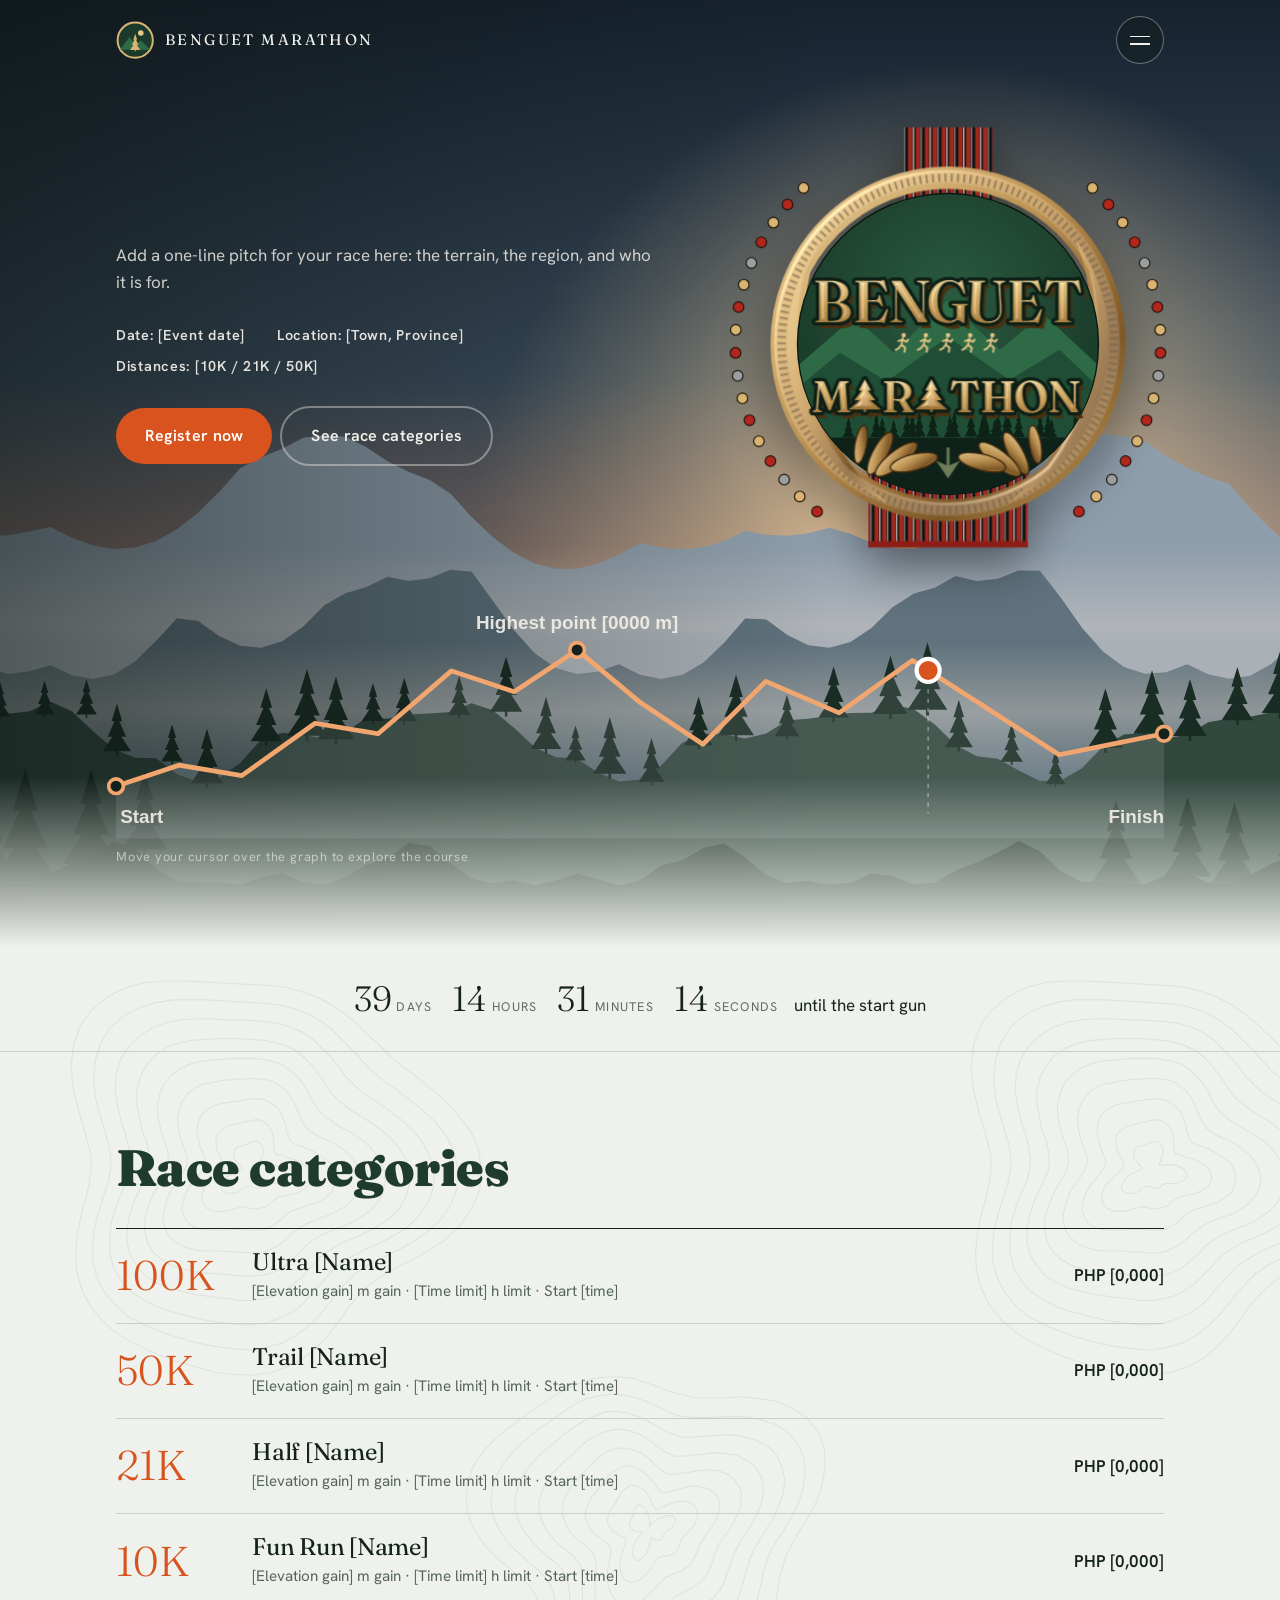
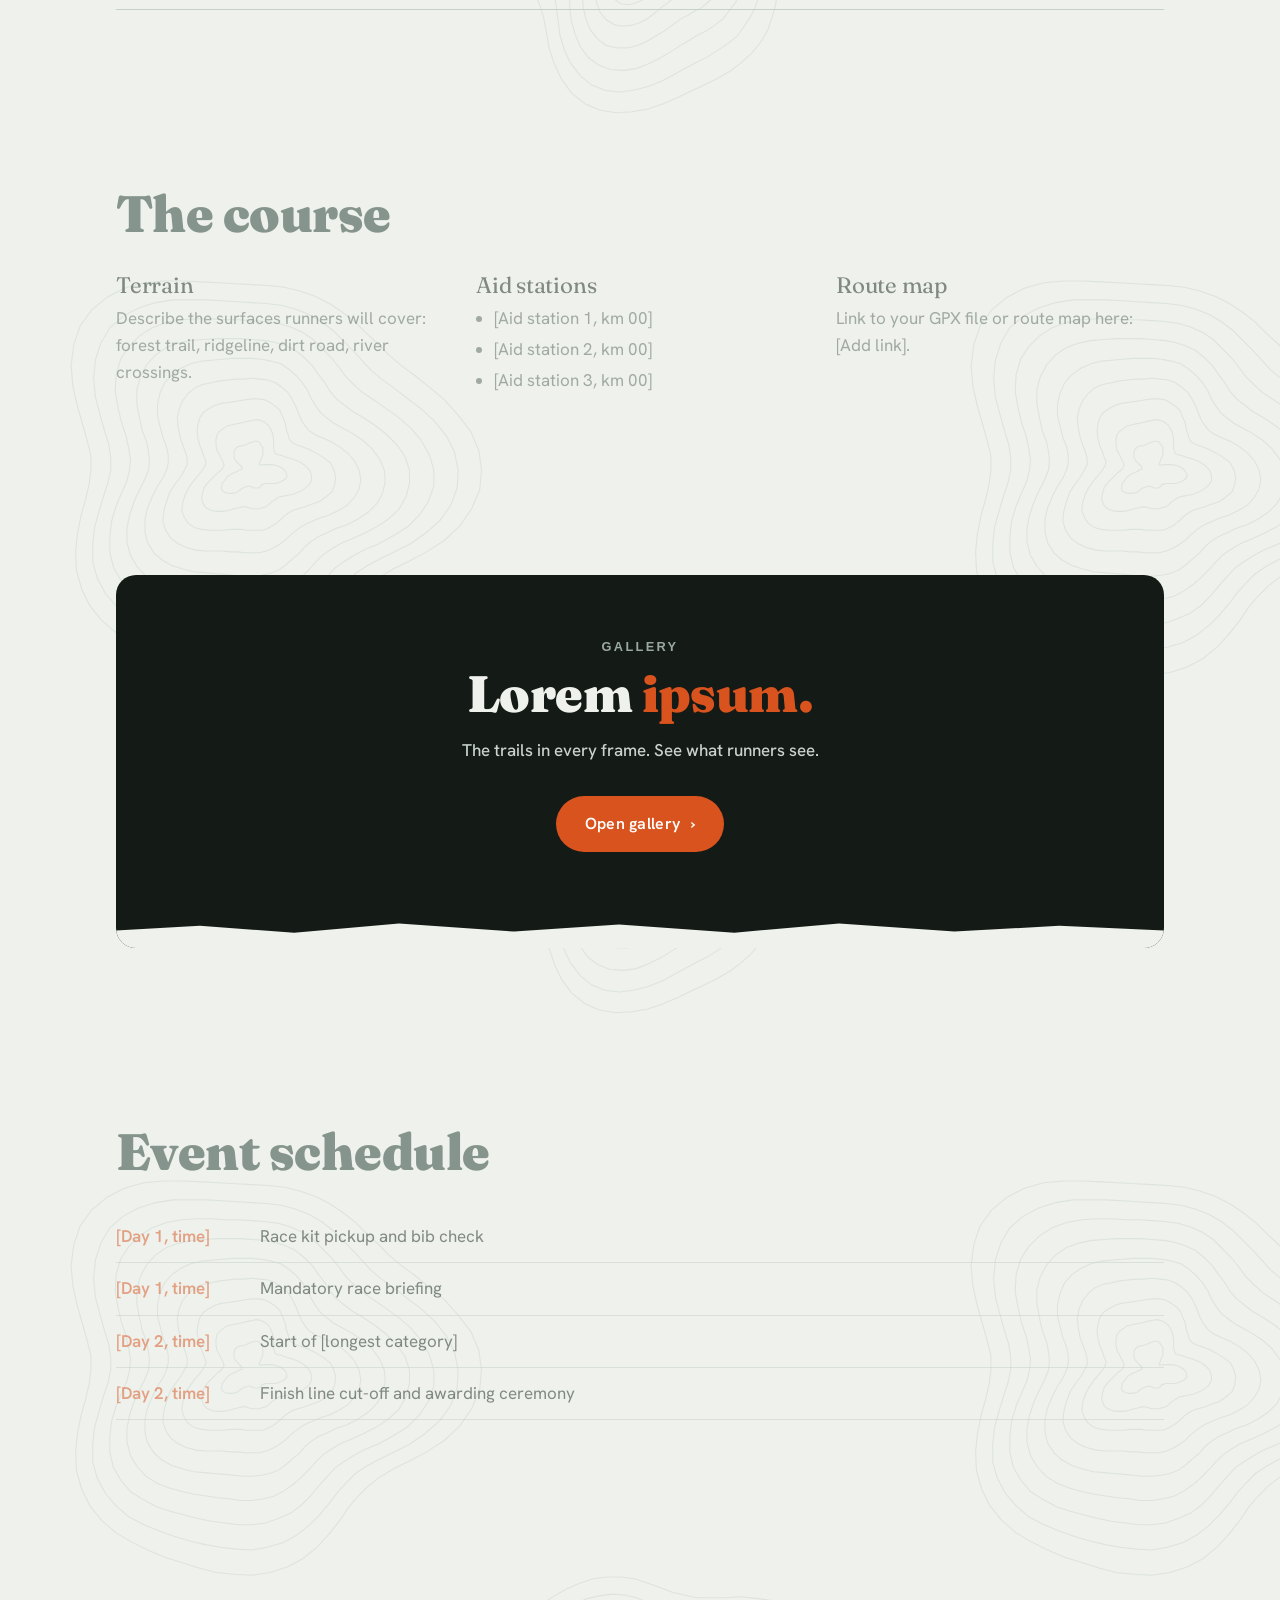
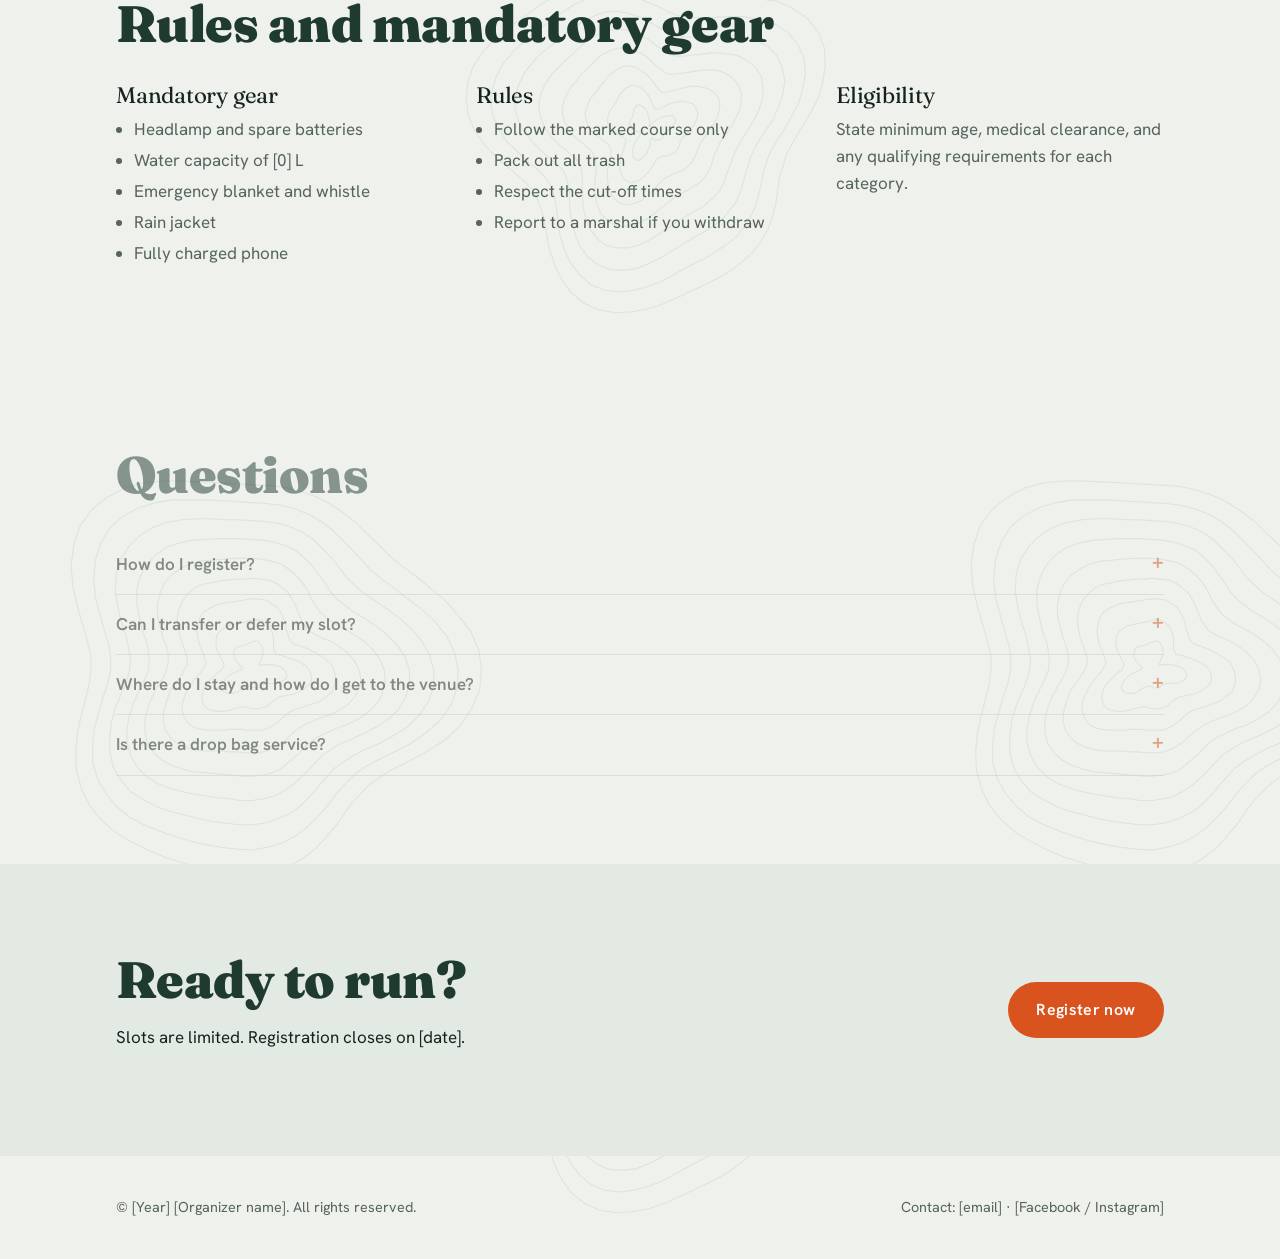
==== index.html @ dec8e032 "mvp" ====
<!DOCTYPE html>
<html lang="en">
<head>
<meta charset="utf-8">
<meta name="viewport" content="width=device-width, initial-scale=1, viewport-fit=cover">
<title>Benguet Marathon</title>
<link rel="preconnect" href="https://fonts.googleapis.com">
<link rel="preconnect" href="https://fonts.gstatic.com" crossorigin>
<link href="https://fonts.googleapis.com/css2?family=Fraunces:wght@300;400;600&family=Hanken+Grotesk:wght@400;500;600&display=swap" rel="stylesheet">
<style>
:root{--bg:#EEF1EC;--ink:#16231D;--pine:#1F3A2E;--accent:#D9531E;--muted:#55645C;--line:#C6D0C8;--panel:#E3E9E3;--onaccent:#fff;
box-sizing:border-box;padding-top:env(safe-area-inset-top,0px);padding-bottom:env(safe-area-inset-bottom,0px)}
@media (prefers-color-scheme:dark){:root:not([data-theme="light"]){--bg:#0F1A15;--ink:#E6ECE7;--pine:#8DBFA3;--accent:#F07A43;--muted:#9AA9A1;--line:#263A30;--panel:#16251E;--onaccent:#1a0d06}}
:root[data-theme="dark"]{--bg:#0F1A15;--ink:#E6ECE7;--pine:#8DBFA3;--accent:#F07A43;--muted:#9AA9A1;--line:#263A30;--panel:#16251E;--onaccent:#1a0d06}
*,*::before,*::after{box-sizing:inherit}
html{scroll-padding-top:env(safe-area-inset-top,0px);scroll-behavior:smooth}
body{margin:0;background:var(--bg);color:var(--ink);font:400 1.0625rem/1.6 "Public Sans",system-ui,sans-serif}
h1,h2,h3{font-family:"Big Shoulders Display","Arial Narrow",Impact,sans-serif;line-height:.95;margin:0;letter-spacing:.01em}
a{color:inherit}
:focus-visible{outline:3px solid var(--accent);outline-offset:3px}
.wrap{max-width:68rem;margin:0 auto;padding:0 1.25rem}
nav{display:flex;justify-content:space-between;align-items:center;padding:1rem 0;gap:1rem;flex-wrap:wrap}
nav .logo{font-family:"Big Shoulders Display",Impact,sans-serif;font-weight:900;font-size:1.4rem;text-decoration:none}
nav ul{display:flex;gap:1.25rem;list-style:none;margin:0;padding:0;flex-wrap:wrap}
nav ul a{text-decoration:none;color:var(--muted);font-weight:500;font-size:.95rem}
nav ul a:hover{color:var(--ink)}
.hero{padding:3rem 0 0}
.hero h1{font-weight:900;font-size:clamp(3.5rem,13vw,9.5rem);color:var(--pine)}
.hero .sub{max-width:34rem;color:var(--muted);margin:1.25rem 0 1.75rem}
.facts{display:flex;flex-wrap:wrap;gap:.5rem 2rem;font-weight:600;margin-bottom:1.75rem}
.btn{display:inline-block;background:var(--accent);color:var(--onaccent);padding:.9rem 1.6rem;border-radius:.25rem;font-weight:600;text-decoration:none;border:0;font-size:1rem}
.btn.alt{background:transparent;color:var(--ink);border:2px solid var(--line);margin-left:.5rem}
.profile{margin-top:2.5rem;width:100%;height:auto;display:block;overflow:visible}
.profile .area{fill:var(--panel)}
.profile .ln{fill:none;stroke:var(--accent);stroke-width:3;stroke-linejoin:round;stroke-dasharray:2400;stroke-dashoffset:2400;animation:draw 2.6s ease-out forwards}
.profile text{fill:var(--muted);font:500 13px "Public Sans",sans-serif}
@keyframes draw{to{stroke-dashoffset:0}}
@media (prefers-reduced-motion:reduce){.profile .ln{animation:none;stroke-dashoffset:0}html{scroll-behavior:auto}}
.count{background:var(--pine);color:var(--bg);padding:1.25rem 0}
.count .wrap{display:flex;gap:2rem;flex-wrap:wrap;align-items:baseline;justify-content:space-between}
.count b{font-family:"Big Shoulders Display",Impact,sans-serif;font-size:2.4rem;font-weight:900;margin-right:.3rem}
.count span.u{margin-right:1.25rem;opacity:.85}
section{padding:4rem 0}
section h2{font-size:clamp(2.2rem,6vw,3.4rem);font-weight:900;color:var(--pine);margin-bottom:1.5rem}
.races{border-top:2px solid var(--ink)}
.race{display:grid;grid-template-columns:7rem 1fr auto;gap:1rem 1.5rem;align-items:center;padding:1.25rem 0;border-bottom:1px solid var(--line)}
.race .d{font-family:"Big Shoulders Display",Impact,sans-serif;font-weight:900;font-size:2.8rem;color:var(--accent);line-height:1}
.race h3{font-size:1.6rem;margin-bottom:.25rem}
.race p{margin:0;color:var(--muted);font-size:.95rem}
.race .price{font-weight:600;text-align:right}
.grid{display:grid;grid-template-columns:repeat(auto-fit,minmax(15rem,1fr));gap:2rem}
.grid h3{font-size:1.5rem;margin-bottom:.5rem}
.grid p,.grid li{color:var(--muted);margin:.25rem 0}
.grid ul{padding-left:1.1rem;margin:0}
.sched{width:100%;border-collapse:collapse;overflow-wrap:anywhere}
.sched td{padding:.75rem 0;border-bottom:1px solid var(--line);vertical-align:top}
.sched td:first-child{font-weight:600;width:9rem;color:var(--accent)}
.tbl{overflow-x:auto}
details{border-bottom:1px solid var(--line);padding:1rem 0}
summary{cursor:pointer;font-weight:600;list-style:none}
summary::-webkit-details-marker{display:none}
summary::after{content:"+";float:right;color:var(--accent);font-size:1.3rem;line-height:1}
details[open] summary::after{content:"–"}
details p{color:var(--muted);margin:.75rem 0 0;max-width:42rem}
.reg{background:var(--panel)}
.reg .wrap{display:flex;gap:2rem;justify-content:space-between;align-items:center;flex-wrap:wrap}
.reg h2{margin:0}
footer{padding:2.5rem 0;color:var(--muted);font-size:.9rem}
footer .wrap{display:flex;justify-content:space-between;gap:1rem;flex-wrap:wrap}
@media (max-width:40rem){.race{grid-template-columns:1fr}.race .price{text-align:left}.btn.alt{margin:.5rem 0 0}}

/* Mini animations */
.hero h1,.hero .sub,.hero .facts,.hero .btn{opacity:0;transform:translateY(14px);animation:up .7s cubic-bezier(.2,.7,.2,1) forwards}
.hero .sub{animation-delay:.12s}.hero .facts{animation-delay:.22s}.hero .btn{animation-delay:.32s}.hero .btn.alt{animation-delay:.4s}
@keyframes up{to{opacity:1;transform:none}}
#ring{transform-box:fill-box;transform-origin:center;animation:ping 1.8s ease-out 2.6s infinite}
@keyframes ping{0%{opacity:.8;transform:scale(1)}100%{opacity:0;transform:scale(3.2)}}
.btn{transition:transform .2s,box-shadow .2s,background .2s}
.btn:hover{transform:translateY(-3px);box-shadow:0 8px 18px rgba(0,0,0,.2)}
.btn:active{transform:translateY(0)}
.btn.alt:hover{border-color:var(--accent)}
nav ul a{position:relative}
nav ul a::after{content:"";position:absolute;left:0;bottom:-3px;height:2px;width:100%;background:var(--accent);transform:scaleX(0);transform-origin:left;transition:transform .25s}
nav ul a:hover::after,nav ul a:focus-visible::after{transform:scaleX(1)}
.count b{display:inline-block}
.count b.bump{animation:bump .5s ease}
@keyframes bump{0%{transform:translateY(-8px);opacity:.3}100%{transform:none;opacity:1}}
.rv{opacity:0;transform:translateY(18px);transition:opacity .6s ease,transform .6s cubic-bezier(.2,.7,.2,1);transition-delay:var(--d,0s)}
.rv.in{opacity:1;transform:none}
.race{transition:padding-left .25s,background .25s}
.race:hover{padding-left:.75rem;background:var(--panel)}
.race .d{transition:transform .25s}
.race:hover .d{transform:scale(1.06);transform-origin:left}
.grid>div{transition:transform .25s}
.grid>div:hover{transform:translateY(-4px)}
summary::after{transition:transform .25s}
details[open] summary::after{transform:rotate(180deg)}
details[open] p{animation:up .35s ease both}
@media (prefers-reduced-motion:reduce){
.hero h1,.hero .sub,.hero .facts,.hero .btn,.rv{opacity:1;transform:none;animation:none;transition:none}
#ring{animation:none}.count b.bump,details[open] p{animation:none}.btn:hover,.race:hover,.grid>div:hover{transform:none}}

/* Section focus */
.bar{position:sticky;top:env(safe-area-inset-top,0px);z-index:10;background:var(--bg);border-bottom:1px solid transparent;transition:border-color .3s}
.bar.stuck{border-bottom-color:var(--line)}
html{scroll-padding-top:calc(env(safe-area-inset-top,0px) + 4.5rem)}
nav ul a[aria-current="true"]{color:var(--ink)}
nav ul a[aria-current="true"]::after{transform:scaleX(1)}
body.spot .hero,body.spot main>section{transition:opacity .5s ease}
body.spot .hero:not(.focus),body.spot main>section:not(.focus){opacity:.38}
body.spot .hero:hover,body.spot main>section:hover,body.spot .hero:focus-within,body.spot main>section:focus-within{opacity:1}
main>section{position:relative}
main>section::before{content:"";position:absolute;left:0;top:4rem;bottom:4rem;width:4px;background:var(--accent);transform:scaleY(0);transform-origin:top;transition:transform .5s ease}
main>section.focus::before{transform:scaleY(1)}
@media (max-width:40rem){main>section::before{display:none}}
@media (prefers-reduced-motion:reduce){body.spot .hero,body.spot main>section,main>section::before{transition:none}}

/* Gallery teaser + page */
.eyebrow{font:600 .8rem "Public Sans",sans-serif;letter-spacing:.18em;text-transform:uppercase;margin:0 0 .75rem}
.gt{position:relative;background:#141A15;color:#EEF1EC;border-radius:1.25rem;padding:4rem 1.5rem 6rem;text-align:center;overflow:hidden}
.gt .eyebrow{color:#9AA9A1}
.gt h2{color:#EEF1EC;margin-bottom:1rem}
.gt h2 em,.gp-head h1 em{font-style:normal;color:var(--accent)}
.gsub{max-width:30rem;margin:0 auto 2rem;color:#C9D3CC;font-weight:500}
.gbtn{border-radius:999px;padding:1rem 2rem;position:relative;z-index:1}
.gbtn span{display:inline-block;margin-left:.4rem;transition:transform .2s}
.gbtn:hover span{transform:translateX(5px)}
.gt .wave{position:absolute;left:0;bottom:-1px;width:100%;height:2.2rem;display:block}
.gp-head{padding:3rem 1.25rem 2rem;text-align:center}
.gp-head h1{font-weight:900;font-size:clamp(3rem,10vw,6.5rem);color:var(--pine)}
.gp-head .eyebrow{color:var(--muted)}
.gsub2{color:var(--muted);max-width:34rem;margin:1rem auto 0}
.back{display:inline-block;margin-bottom:2rem;color:var(--muted);text-decoration:none;font-weight:600}
.back:hover{color:var(--accent)}
.masonry{columns:4 16rem;column-gap:1rem;padding-bottom:1.5rem}
.ph{position:relative;margin:0 0 1rem;break-inside:avoid;border-radius:.9rem;overflow:hidden;cursor:zoom-in;border:0;padding:0;display:block;width:100%;aspect-ratio:var(--r);background-repeat:no-repeat;background-position:bottom,bottom,center;background-size:100% 42%,100% 26%,cover;transition:transform .3s,box-shadow .3s}
.ph:hover{transform:translateY(-4px) scale(1.01);box-shadow:0 12px 24px rgba(0,0,0,.25)}
.ph span{position:absolute;left:.75rem;bottom:.6rem;font:600 .72rem "Public Sans",sans-serif;color:#fff;opacity:.85;text-shadow:0 1px 3px rgba(0,0,0,.5)}
.note{text-align:center;color:var(--muted);font-size:.9rem;padding-bottom:3rem}
.view-gallery .ph{animation:up .6s cubic-bezier(.2,.7,.2,1) both;animation-delay:calc(var(--i)*60ms)}
dialog#lb{border:0;border-radius:1rem;padding:0;background:transparent;max-width:100vw;max-height:100vh;overflow:visible}
dialog#lb::backdrop{background:rgba(8,14,11,.85)}
#lbc .ph{cursor:default;margin:0;width:min(88vw,calc(78vh*var(--rn)));animation:up .3s ease both}
#lbc .ph:hover{transform:none;box-shadow:none}
dialog .x{position:absolute;top:-2.6rem;right:0;background:none;border:0;color:#fff;font-size:2rem;line-height:1;cursor:pointer}
@media (prefers-reduced-motion:reduce){.view-gallery .ph,#lbc .ph{animation:none}.ph:hover{transform:none}.gbtn:hover span{transform:none}}

/* Premium refresh */
:root{--topo:url("data:image/svg+xml,%3Csvg%20xmlns%3D%22http%3A//www.w3.org/2000/svg%22%20viewBox%3D%220%200%201000%201000%22%3E%3Cg%20fill%3D%22none%22%20stroke%3D%22%231F3A2E%22%20stroke-opacity%3D%22.08%22%20stroke-width%3D%221.2%22%3E%3Cpath%20d%3D%22M316%20300%20L318%20303%20L319%20307%20L317%20310%20L314%20312%20L310%20314%20L306%20315%20L301%20315%20L298%20315%20L295%20315%20L293%20316%20L291%20316%20L290%20318%20L289%20319%20L287%20320%20L285%20320%20L284%20320%20L282%20320%20L280%20319%20L278%20318%20L277%20318%20L275%20318%20L273%20319%20L270%20320%20L267%20322%20L263%20325%20L258%20326%20L254%20326%20L250%20325%20L247%20323%20L246%20320%20L247%20315%20L250%20311%20L253%20307%20L258%20304%20L263%20302%20L266%20300%20L269%20299%20L269%20298%20L269%20297%20L267%20295%20L265%20293%20L262%20290%20L260%20286%20L260%20283%20L260%20280%20L261%20277%20L263%20275%20L265%20274%20L268%20273%20L270%20273%20L273%20272%20L275%20271%20L277%20270%20L280%20269%20L283%20268%20L286%20268%20L288%20269%20L290%20272%20L292%20275%20L292%20279%20L292%20284%20L290%20288%20L289%20291%20L288%20293%20L288%20294%20L289%20295%20L292%20294%20L297%20294%20L302%20294%20L307%20295%20L312%20297Z%22/%3E%3Cpath%20d%3D%22M344%20300%20L346%20306%20L346%20312%20L343%20317%20L338%20321%20L333%20324%20L326%20327%20L320%20328%20L315%20329%20L310%20330%20L307%20332%20L304%20334%20L301%20336%20L298%20339%20L295%20341%20L291%20342%20L288%20343%20L284%20343%20L280%20343%20L276%20342%20L273%20341%20L269%20341%20L265%20342%20L260%20343%20L254%20345%20L248%20346%20L241%20346%20L235%20345%20L229%20342%20L226%20338%20L224%20332%20L225%20326%20L227%20319%20L232%20313%20L237%20308%20L242%20303%20L246%20300%20L248%20297%20L249%20295%20L248%20291%20L246%20288%20L244%20283%20L241%20278%20L240%20272%20L240%20266%20L241%20261%20L244%20257%20L248%20254%20L252%20251%20L257%20250%20L261%20249%20L266%20248%20L271%20247%20L275%20246%20L280%20245%20L285%20244%20L290%20245%20L294%20247%20L298%20250%20L301%20255%20L303%20260%20L304%20266%20L304%20271%20L304%20276%20L305%20279%20L306%20282%20L309%20283%20L313%20284%20L319%20286%20L326%20288%20L333%20291%20L339%20295Z%22/%3E%3Cpath%20d%3D%22M371%20300%20L373%20308%20L372%20316%20L369%20324%20L362%20330%20L355%20335%20L346%20338%20L338%20341%20L331%20343%20L325%20345%20L320%20348%20L316%20351%20L312%20355%20L307%20359%20L303%20362%20L297%20365%20L292%20367%20L286%20367%20L280%20367%20L274%20367%20L268%20366%20L262%20366%20L256%20366%20L249%20367%20L241%20367%20L233%20367%20L224%20366%20L216%20364%20L209%20359%20L205%20353%20L202%20345%20L203%20336%20L206%20327%20L210%20319%20L216%20311%20L221%20305%20L225%20300%20L228%20295%20L229%20291%20L227%20286%20L225%20280%20L222%20273%20L220%20265%20L219%20257%20L220%20249%20L222%20242%20L226%20236%20L232%20232%20L239%20228%20L246%20226%20L253%20225%20L260%20224%20L266%20223%20L273%20222%20L280%20221%20L287%20221%20L294%20222%20L300%20225%20L306%20229%20L311%20234%20L314%20241%20L317%20248%20L318%20255%20L320%20260%20L321%20265%20L324%20269%20L329%20272%20L335%20274%20L343%20277%20L351%20281%20L359%20286%20L367%20292Z%22/%3E%3Cpath%20d%3D%22M399%20300%20L401%20311%20L399%20321%20L394%20330%20L386%20339%20L376%20345%20L366%20350%20L356%20353%20L347%20357%20L340%20360%20L333%20364%20L328%20368%20L322%20373%20L317%20378%20L310%20383%20L303%20387%20L296%20390%20L288%20392%20L280%20392%20L272%20392%20L264%20391%20L256%20391%20L247%20390%20L238%20390%20L228%20390%20L218%20389%20L207%20386%20L198%20382%20L190%20376%20L184%20367%20L181%20357%20L182%20346%20L185%20335%20L189%20324%20L195%20315%20L201%20307%20L205%20300%20L208%20294%20L208%20287%20L206%20280%20L203%20272%20L200%20263%20L198%20253%20L197%20242%20L199%20232%20L203%20223%20L209%20215%20L216%20209%20L225%20205%20L235%20203%20L244%20201%20L253%20200%20L262%20199%20L271%20199%20L280%20198%20L289%20199%20L298%20200%20L306%20203%20L313%20208%20L320%20214%20L325%20222%20L329%20230%20L332%20238%20L335%20245%20L339%20251%20L343%20256%20L349%20260%20L357%20264%20L367%20268%20L377%20274%20L386%20281%20L394%20290Z%22/%3E%3Cpath%20d%3D%22M427%20300%20L428%20313%20L425%20326%20L419%20337%20L409%20347%20L397%20355%20L385%20361%20L373%20365%20L363%20370%20L354%20374%20L346%20379%20L339%20385%20L333%20392%20L326%20398%20L318%20405%20L310%20411%20L300%20415%20L290%20417%20L280%20418%20L270%20418%20L259%20417%20L249%20416%20L238%20415%20L227%20414%20L215%20413%20L203%20410%20L191%20406%20L180%20400%20L171%20392%20L164%20381%20L161%20369%20L161%20355%20L164%20342%20L169%20330%20L175%20318%20L181%20309%20L185%20300%20L187%20292%20L187%20284%20L185%20274%20L181%20264%20L178%20252%20L175%20240%20L175%20227%20L178%20214%20L183%20203%20L191%20194%20L201%20187%20L212%20182%20L224%20179%20L235%20178%20L247%20177%20L258%20176%20L269%20176%20L280%20176%20L291%20177%20L301%20179%20L312%20182%20L321%20188%20L329%20195%20L336%20203%20L342%20212%20L346%20221%20L351%20229%20L356%20236%20L363%20242%20L371%20248%20L380%20253%20L391%20259%20L403%20267%20L413%20276%20L422%20288Z%22/%3E%3Cpath%20d%3D%22M455%20300%20L455%20315%20L451%20330%20L443%20344%20L431%20355%20L417%20364%20L403%20371%20L390%20377%20L378%20382%20L368%20388%20L359%20394%20L351%20402%20L344%20410%20L335%20419%20L326%20427%20L316%20434%20L305%20440%20L293%20443%20L280%20445%20L267%20445%20L255%20443%20L242%20442%20L229%20440%20L216%20438%20L202%20435%20L188%20431%20L175%20426%20L162%20418%20L152%20407%20L145%20395%20L141%20380%20L141%20365%20L144%20350%20L149%20335%20L155%20322%20L161%20310%20L165%20300%20L166%20290%20L165%20280%20L163%20269%20L158%20256%20L155%20242%20L152%20226%20L152%20211%20L156%20196%20L163%20183%20L173%20172%20L185%20164%20L199%20159%20L213%20156%20L227%20155%20L241%20154%20L254%20154%20L267%20154%20L280%20155%20L293%20156%20L305%20158%20L317%20162%20L328%20167%20L338%20175%20L347%20184%20L354%20194%20L361%20203%20L367%20213%20L374%20221%20L383%20228%20L392%20235%20L404%20242%20L416%20250%20L429%20260%20L441%20272%20L450%20285Z%22/%3E%3Cpath%20d%3D%22M482%20300%20L482%20318%20L476%20335%20L466%20350%20L453%20363%20L437%20373%20L421%20382%20L406%20388%20L393%20395%20L382%20402%20L372%20409%20L363%20419%20L354%20429%20L345%20440%20L335%20450%20L323%20459%20L309%20465%20L295%20470%20L280%20472%20L265%20472%20L250%20470%20L235%20468%20L220%20465%20L205%20461%20L189%20457%20L174%20452%20L159%20444%20L145%20435%20L134%20422%20L126%20408%20L122%20391%20L122%20374%20L124%20357%20L129%20340%20L135%20326%20L141%20312%20L144%20300%20L145%20288%20L143%20276%20L140%20262%20L135%20247%20L131%20230%20L128%20213%20L129%20194%20L134%20177%20L143%20163%20L155%20151%20L169%20142%20L185%20136%20L202%20133%20L219%20132%20L235%20132%20L250%20133%20L265%20133%20L280%20134%20L294%20135%20L309%20137%20L323%20141%20L336%20147%20L348%20155%20L358%20165%20L368%20175%20L376%20185%20L384%20196%20L393%20205%20L403%20214%20L415%20222%20L428%20231%20L442%20241%20L456%20253%20L468%20267%20L477%20283Z%22/%3E%3Cpath%20d%3D%22M509%20300%20L508%20320%20L501%20339%20L489%20356%20L473%20370%20L456%20382%20L438%20391%20L422%20399%20L407%20407%20L395%20415%20L385%20425%20L375%20436%20L366%20448%20L355%20461%20L343%20473%20L329%20484%20L314%20492%20L297%20497%20L280%20500%20L263%20499%20L245%20497%20L228%20494%20L211%20490%20L194%20485%20L177%20479%20L160%20472%20L143%20463%20L129%20451%20L117%20437%20L108%20420%20L103%20402%20L103%20383%20L105%20364%20L110%20346%20L115%20329%20L120%20314%20L123%20300%20L123%20286%20L121%20272%20L116%20256%20L111%20238%20L106%20219%20L104%20198%20L106%20178%20L112%20159%20L122%20142%20L137%20129%20L154%20120%20L173%20114%20L192%20111%20L211%20111%20L229%20111%20L247%20112%20L264%20113%20L280%20114%20L296%20115%20L312%20117%20L328%20121%20L343%20127%20L357%20135%20L370%20145%20L381%20156%20L392%20167%20L402%20178%20L412%20189%20L424%20199%20L438%20209%20L452%20220%20L468%20232%20L483%20246%20L496%20262%20L505%20280Z%22/%3E%3Cpath%20d%3D%22M535%20300%20L533%20322%20L524%20343%20L511%20362%20L494%20378%20L474%20391%20L455%20401%20L437%20410%20L422%20419%20L409%20429%20L398%20440%20L387%20453%20L377%20468%20L365%20483%20L352%20497%20L336%20510%20L319%20519%20L300%20525%20L280%20528%20L260%20527%20L240%20525%20L221%20520%20L202%20514%20L183%20508%20L164%20500%20L146%20491%20L129%20481%20L113%20467%20L100%20451%20L91%20433%20L85%20412%20L84%20391%20L86%20371%20L90%20351%20L95%20333%20L99%20316%20L101%20300%20L101%20284%20L97%20268%20L92%20250%20L86%20229%20L81%20207%20L79%20184%20L82%20161%20L89%20140%20L102%20122%20L119%20108%20L138%2098%20L160%2092%20L182%2090%20L203%2090%20L224%2091%20L243%2092%20L262%2093%20L280%2094%20L298%2095%20L316%2097%20L333%20101%20L350%20107%20L366%20115%20L381%20125%20L395%20136%20L407%20148%20L420%20160%20L432%20172%20L446%20184%20L461%20195%20L477%20208%20L494%20222%20L509%20239%20L523%20257%20L532%20278Z%22/%3E%3Cpath%20d%3D%22M743%20700%20L741%20702%20L739%20703%20L738%20705%20L737%20706%20L736%20708%20L736%20709%20L735%20710%20L733%20711%20L731%20711%20L729%20711%20L727%20711%20L726%20710%20L724%20709%20L724%20710%20L723%20711%20L722%20714%20L722%20718%20L720%20722%20L718%20727%20L715%20730%20L711%20733%20L708%20734%20L705%20732%20L703%20729%20L703%20725%20L703%20720%20L705%20715%20L708%20710%20L710%20707%20L712%20704%20L713%20703%20L713%20703%20L711%20702%20L709%20702%20L706%20701%20L703%20700%20L701%20698%20L700%20696%20L699%20694%20L699%20692%20L700%20691%20L701%20689%20L702%20687%20L703%20685%20L703%20683%20L704%20681%20L704%20678%20L706%20675%20L707%20673%20L710%20672%20L713%20673%20L716%20675%20L718%20678%20L720%20682%20L721%20687%20L722%20691%20L722%20694%20L721%20696%20L722%20696%20L723%20695%20L725%20692%20L729%20689%20L733%20687%20L738%20685%20L743%20684%20L747%20684%20L749%20686%20L751%20689%20L750%20692%20L748%20695%20L746%20698Z%22/%3E%3Cpath%20d%3D%22M766%20700%20L763%20704%20L760%20707%20L758%20710%20L756%20713%20L755%20716%20L754%20720%20L752%20722%20L750%20725%20L747%20727%20L743%20728%20L740%20729%20L737%20729%20L734%20730%20L731%20731%20L729%20734%20L727%20737%20L724%20742%20L720%20747%20L715%20752%20L710%20756%20L704%20758%20L699%20758%20L694%20755%20L691%20751%20L689%20744%20L689%20737%20L690%20730%20L692%20724%20L694%20718%20L695%20714%20L696%20711%20L694%20709%20L692%20708%20L688%20706%20L684%20703%20L680%20700%20L677%20696%20L675%20692%20L675%20688%20L676%20684%20L677%20680%20L679%20677%20L682%20673%20L684%20670%20L686%20666%20L688%20662%20L691%20658%20L694%20655%20L698%20652%20L702%20650%20L707%20651%20L712%20653%20L716%20656%20L720%20661%20L723%20666%20L725%20671%20L727%20675%20L728%20677%20L731%20677%20L734%20676%20L738%20674%20L744%20671%20L751%20669%20L758%20668%20L764%20669%20L770%20671%20L773%20675%20L775%20680%20L775%20685%20L773%20691%20L770%20696Z%22/%3E%3Cpath%20d%3D%22M788%20700%20L784%20706%20L781%20711%20L778%20715%20L776%20720%20L774%20725%20L772%20730%20L769%20735%20L766%20739%20L762%20742%20L758%20745%20L753%20747%20L748%20749%20L744%20751%20L739%20753%20L735%20757%20L731%20761%20L726%20767%20L720%20772%20L713%20778%20L706%20781%20L698%20783%20L690%20782%20L684%20778%20L679%20771%20L676%20763%20L675%20754%20L675%20745%20L677%20736%20L678%20729%20L679%20724%20L678%20720%20L676%20716%20L672%20713%20L667%20709%20L661%20705%20L656%20700%20L653%20694%20L651%20688%20L650%20681%20L652%20675%20L654%20669%20L657%20664%20L661%20659%20L665%20654%20L669%20649%20L673%20644%20L677%20639%20L682%20635%20L688%20631%20L694%20629%20L701%20629%20L708%20631%20L714%20635%20L720%20640%20L725%20646%20L729%20651%20L732%20655%20L735%20658%20L740%20658%20L745%20657%20L752%20655%20L760%20653%20L769%20651%20L778%20652%20L786%20654%20L793%20658%20L798%20664%20L800%20671%20L799%20679%20L797%20686%20L793%20694Z%22/%3E%3Cpath%20d%3D%22M810%20700%20L805%20707%20L800%20714%20L797%20721%20L794%20727%20L792%20734%20L790%20740%20L787%20747%20L783%20753%20L778%20758%20L772%20762%20L766%20766%20L760%20769%20L754%20772%20L748%20776%20L742%20781%20L735%20786%20L728%20792%20L720%20798%20L711%20803%20L701%20806%20L691%20807%20L682%20805%20L674%20800%20L667%20792%20L663%20781%20L661%20770%20L661%20759%20L662%20749%20L662%20740%20L662%20733%20L660%20728%20L657%20723%20L651%20718%20L645%20713%20L638%20707%20L632%20700%20L628%20692%20L625%20683%20L625%20675%20L627%20666%20L631%20658%20L635%20651%20L641%20645%20L646%20638%20L652%20632%20L658%20626%20L664%20620%20L671%20615%20L679%20611%20L687%20609%20L696%20609%20L704%20611%20L713%20615%20L720%20620%20L726%20626%20L732%20631%20L737%20635%20L743%20638%20L749%20638%20L756%20637%20L765%20636%20L776%20634%20L787%20633%20L798%20634%20L808%20638%20L816%20644%20L822%20653%20L824%20662%20L823%20672%20L820%20682%20L815%20692Z%22/%3E%3Cpath%20d%3D%22M831%20700%20L825%20709%20L820%20718%20L816%20726%20L813%20734%20L810%20742%20L807%20750%20L804%20759%20L800%20767%20L794%20774%20L787%20780%20L780%20786%20L772%20790%20L764%20795%20L756%20799%20L748%20805%20L740%20811%20L730%20817%20L720%20823%20L709%20828%20L697%20831%20L685%20831%20L673%20828%20L664%20821%20L656%20811%20L651%20799%20L648%20786%20L647%20773%20L647%20761%20L647%20751%20L646%20743%20L643%20736%20L638%20730%20L631%20724%20L622%20717%20L614%20709%20L607%20700%20L602%20690%20L599%20679%20L599%20668%20L602%20657%20L607%20647%20L613%20638%20L621%20630%20L628%20623%20L636%20616%20L643%20609%20L651%20602%20L660%20596%20L669%20592%20L680%20589%20L690%20588%20L701%20590%20L711%20594%20L720%20599%20L728%20605%20L736%20611%20L743%20615%20L750%20618%20L758%20618%20L768%20617%20L779%20616%20L792%20614%20L805%20615%20L819%20617%20L830%20623%20L840%20631%20L846%20641%20L848%20653%20L847%20666%20L843%20678%20L837%20690Z%22/%3E%3Cpath%20d%3D%22M851%20700%20L844%20711%20L838%20721%20L834%20730%20L831%20740%20L828%20750%20L825%20761%20L822%20771%20L817%20781%20L810%20790%20L803%20799%20L794%20806%20L785%20812%20L775%20817%20L765%20823%20L755%20829%20L744%20836%20L732%20843%20L720%20849%20L707%20854%20L693%20856%20L678%20855%20L665%20850%20L654%20842%20L645%20830%20L639%20816%20L635%20801%20L633%20787%20L633%20773%20L632%20762%20L629%20752%20L625%20744%20L618%20737%20L609%20730%20L599%20721%20L590%20711%20L581%20700%20L575%20687%20L572%20674%20L573%20661%20L577%20648%20L583%20636%20L591%20626%20L600%20616%20L610%20608%20L620%20600%20L629%20592%20L639%20585%20L650%20578%20L661%20573%20L672%20569%20L685%20568%20L697%20570%20L709%20574%20L720%20579%20L730%20585%20L739%20590%20L748%20594%20L758%20597%20L768%20597%20L780%20596%20L794%20595%20L809%20594%20L824%20596%20L839%20600%20L853%20607%20L863%20617%20L869%20630%20L872%20645%20L870%20660%20L865%20674%20L859%20688Z%22/%3E%3Cpath%20d%3D%22M871%20700%20L863%20712%20L856%20724%20L852%20735%20L848%20747%20L846%20759%20L843%20771%20L840%20784%20L834%20796%20L827%20807%20L819%20818%20L809%20826%20L797%20834%20L786%20841%20L774%20847%20L761%20854%20L748%20861%20L735%20868%20L720%20874%20L704%20878%20L688%20880%20L672%20878%20L657%20872%20L645%20862%20L634%20848%20L627%20833%20L622%20816%20L620%20800%20L618%20785%20L616%20773%20L612%20762%20L606%20753%20L598%20744%20L587%20736%20L576%20725%20L564%20714%20L555%20700%20L548%20685%20L545%20669%20L547%20654%20L552%20639%20L560%20625%20L570%20613%20L581%20603%20L592%20593%20L604%20584%20L616%20576%20L627%20568%20L639%20560%20L652%20554%20L666%20551%20L680%20549%20L694%20550%20L707%20553%20L720%20558%20L732%20563%20L743%20569%20L754%20573%20L766%20575%20L778%20575%20L792%20575%20L808%20574%20L826%20574%20L843%20577%20L860%20582%20L875%20591%20L886%20604%20L893%20619%20L895%20636%20L892%20654%20L887%20671%20L879%20686Z%22/%3E%3Cpath%20d%3D%22M889%20700%20L881%20714%20L874%20727%20L870%20740%20L866%20753%20L864%20767%20L862%20782%20L858%20797%20L853%20811%20L845%20825%20L835%20837%20L823%20848%20L811%20857%20L797%20865%20L783%20872%20L768%20879%20L753%20886%20L737%20893%20L720%20899%20L702%20902%20L684%20903%20L666%20900%20L650%20893%20L635%20881%20L624%20866%20L616%20849%20L610%20831%20L607%20813%20L604%20797%20L600%20784%20L595%20772%20L588%20762%20L577%20752%20L565%20742%20L551%20730%20L538%20716%20L527%20700%20L520%20683%20L518%20664%20L520%20646%20L526%20629%20L536%20614%20L548%20601%20L562%20589%20L575%20579%20L589%20569%20L602%20560%20L616%20551%20L630%20543%20L644%20537%20L659%20532%20L674%20530%20L690%20530%20L705%20532%20L720%20537%20L734%20542%20L747%20547%20L760%20550%20L774%20553%20L788%20553%20L805%20553%20L823%20552%20L843%20554%20L863%20557%20L881%20565%20L897%20576%20L909%20591%20L916%20609%20L917%20628%20L914%20648%20L908%20667%20L899%20684Z%22/%3E%3C/g%3E%3C/svg%3E")}
@media (prefers-color-scheme:dark){:root:not([data-theme="light"]){--topo:url("data:image/svg+xml,%3Csvg%20xmlns%3D%22http%3A//www.w3.org/2000/svg%22%20viewBox%3D%220%200%201000%201000%22%3E%3Cg%20fill%3D%22none%22%20stroke%3D%22%238DBFA3%22%20stroke-opacity%3D%22.08%22%20stroke-width%3D%221.2%22%3E%3Cpath%20d%3D%22M316%20300%20L318%20303%20L319%20307%20L317%20310%20L314%20312%20L310%20314%20L306%20315%20L301%20315%20L298%20315%20L295%20315%20L293%20316%20L291%20316%20L290%20318%20L289%20319%20L287%20320%20L285%20320%20L284%20320%20L282%20320%20L280%20319%20L278%20318%20L277%20318%20L275%20318%20L273%20319%20L270%20320%20L267%20322%20L263%20325%20L258%20326%20L254%20326%20L250%20325%20L247%20323%20L246%20320%20L247%20315%20L250%20311%20L253%20307%20L258%20304%20L263%20302%20L266%20300%20L269%20299%20L269%20298%20L269%20297%20L267%20295%20L265%20293%20L262%20290%20L260%20286%20L260%20283%20L260%20280%20L261%20277%20L263%20275%20L265%20274%20L268%20273%20L270%20273%20L273%20272%20L275%20271%20L277%20270%20L280%20269%20L283%20268%20L286%20268%20L288%20269%20L290%20272%20L292%20275%20L292%20279%20L292%20284%20L290%20288%20L289%20291%20L288%20293%20L288%20294%20L289%20295%20L292%20294%20L297%20294%20L302%20294%20L307%20295%20L312%20297Z%22/%3E%3Cpath%20d%3D%22M344%20300%20L346%20306%20L346%20312%20L343%20317%20L338%20321%20L333%20324%20L326%20327%20L320%20328%20L315%20329%20L310%20330%20L307%20332%20L304%20334%20L301%20336%20L298%20339%20L295%20341%20L291%20342%20L288%20343%20L284%20343%20L280%20343%20L276%20342%20L273%20341%20L269%20341%20L265%20342%20L260%20343%20L254%20345%20L248%20346%20L241%20346%20L235%20345%20L229%20342%20L226%20338%20L224%20332%20L225%20326%20L227%20319%20L232%20313%20L237%20308%20L242%20303%20L246%20300%20L248%20297%20L249%20295%20L248%20291%20L246%20288%20L244%20283%20L241%20278%20L240%20272%20L240%20266%20L241%20261%20L244%20257%20L248%20254%20L252%20251%20L257%20250%20L261%20249%20L266%20248%20L271%20247%20L275%20246%20L280%20245%20L285%20244%20L290%20245%20L294%20247%20L298%20250%20L301%20255%20L303%20260%20L304%20266%20L304%20271%20L304%20276%20L305%20279%20L306%20282%20L309%20283%20L313%20284%20L319%20286%20L326%20288%20L333%20291%20L339%20295Z%22/%3E%3Cpath%20d%3D%22M371%20300%20L373%20308%20L372%20316%20L369%20324%20L362%20330%20L355%20335%20L346%20338%20L338%20341%20L331%20343%20L325%20345%20L320%20348%20L316%20351%20L312%20355%20L307%20359%20L303%20362%20L297%20365%20L292%20367%20L286%20367%20L280%20367%20L274%20367%20L268%20366%20L262%20366%20L256%20366%20L249%20367%20L241%20367%20L233%20367%20L224%20366%20L216%20364%20L209%20359%20L205%20353%20L202%20345%20L203%20336%20L206%20327%20L210%20319%20L216%20311%20L221%20305%20L225%20300%20L228%20295%20L229%20291%20L227%20286%20L225%20280%20L222%20273%20L220%20265%20L219%20257%20L220%20249%20L222%20242%20L226%20236%20L232%20232%20L239%20228%20L246%20226%20L253%20225%20L260%20224%20L266%20223%20L273%20222%20L280%20221%20L287%20221%20L294%20222%20L300%20225%20L306%20229%20L311%20234%20L314%20241%20L317%20248%20L318%20255%20L320%20260%20L321%20265%20L324%20269%20L329%20272%20L335%20274%20L343%20277%20L351%20281%20L359%20286%20L367%20292Z%22/%3E%3Cpath%20d%3D%22M399%20300%20L401%20311%20L399%20321%20L394%20330%20L386%20339%20L376%20345%20L366%20350%20L356%20353%20L347%20357%20L340%20360%20L333%20364%20L328%20368%20L322%20373%20L317%20378%20L310%20383%20L303%20387%20L296%20390%20L288%20392%20L280%20392%20L272%20392%20L264%20391%20L256%20391%20L247%20390%20L238%20390%20L228%20390%20L218%20389%20L207%20386%20L198%20382%20L190%20376%20L184%20367%20L181%20357%20L182%20346%20L185%20335%20L189%20324%20L195%20315%20L201%20307%20L205%20300%20L208%20294%20L208%20287%20L206%20280%20L203%20272%20L200%20263%20L198%20253%20L197%20242%20L199%20232%20L203%20223%20L209%20215%20L216%20209%20L225%20205%20L235%20203%20L244%20201%20L253%20200%20L262%20199%20L271%20199%20L280%20198%20L289%20199%20L298%20200%20L306%20203%20L313%20208%20L320%20214%20L325%20222%20L329%20230%20L332%20238%20L335%20245%20L339%20251%20L343%20256%20L349%20260%20L357%20264%20L367%20268%20L377%20274%20L386%20281%20L394%20290Z%22/%3E%3Cpath%20d%3D%22M427%20300%20L428%20313%20L425%20326%20L419%20337%20L409%20347%20L397%20355%20L385%20361%20L373%20365%20L363%20370%20L354%20374%20L346%20379%20L339%20385%20L333%20392%20L326%20398%20L318%20405%20L310%20411%20L300%20415%20L290%20417%20L280%20418%20L270%20418%20L259%20417%20L249%20416%20L238%20415%20L227%20414%20L215%20413%20L203%20410%20L191%20406%20L180%20400%20L171%20392%20L164%20381%20L161%20369%20L161%20355%20L164%20342%20L169%20330%20L175%20318%20L181%20309%20L185%20300%20L187%20292%20L187%20284%20L185%20274%20L181%20264%20L178%20252%20L175%20240%20L175%20227%20L178%20214%20L183%20203%20L191%20194%20L201%20187%20L212%20182%20L224%20179%20L235%20178%20L247%20177%20L258%20176%20L269%20176%20L280%20176%20L291%20177%20L301%20179%20L312%20182%20L321%20188%20L329%20195%20L336%20203%20L342%20212%20L346%20221%20L351%20229%20L356%20236%20L363%20242%20L371%20248%20L380%20253%20L391%20259%20L403%20267%20L413%20276%20L422%20288Z%22/%3E%3Cpath%20d%3D%22M455%20300%20L455%20315%20L451%20330%20L443%20344%20L431%20355%20L417%20364%20L403%20371%20L390%20377%20L378%20382%20L368%20388%20L359%20394%20L351%20402%20L344%20410%20L335%20419%20L326%20427%20L316%20434%20L305%20440%20L293%20443%20L280%20445%20L267%20445%20L255%20443%20L242%20442%20L229%20440%20L216%20438%20L202%20435%20L188%20431%20L175%20426%20L162%20418%20L152%20407%20L145%20395%20L141%20380%20L141%20365%20L144%20350%20L149%20335%20L155%20322%20L161%20310%20L165%20300%20L166%20290%20L165%20280%20L163%20269%20L158%20256%20L155%20242%20L152%20226%20L152%20211%20L156%20196%20L163%20183%20L173%20172%20L185%20164%20L199%20159%20L213%20156%20L227%20155%20L241%20154%20L254%20154%20L267%20154%20L280%20155%20L293%20156%20L305%20158%20L317%20162%20L328%20167%20L338%20175%20L347%20184%20L354%20194%20L361%20203%20L367%20213%20L374%20221%20L383%20228%20L392%20235%20L404%20242%20L416%20250%20L429%20260%20L441%20272%20L450%20285Z%22/%3E%3Cpath%20d%3D%22M482%20300%20L482%20318%20L476%20335%20L466%20350%20L453%20363%20L437%20373%20L421%20382%20L406%20388%20L393%20395%20L382%20402%20L372%20409%20L363%20419%20L354%20429%20L345%20440%20L335%20450%20L323%20459%20L309%20465%20L295%20470%20L280%20472%20L265%20472%20L250%20470%20L235%20468%20L220%20465%20L205%20461%20L189%20457%20L174%20452%20L159%20444%20L145%20435%20L134%20422%20L126%20408%20L122%20391%20L122%20374%20L124%20357%20L129%20340%20L135%20326%20L141%20312%20L144%20300%20L145%20288%20L143%20276%20L140%20262%20L135%20247%20L131%20230%20L128%20213%20L129%20194%20L134%20177%20L143%20163%20L155%20151%20L169%20142%20L185%20136%20L202%20133%20L219%20132%20L235%20132%20L250%20133%20L265%20133%20L280%20134%20L294%20135%20L309%20137%20L323%20141%20L336%20147%20L348%20155%20L358%20165%20L368%20175%20L376%20185%20L384%20196%20L393%20205%20L403%20214%20L415%20222%20L428%20231%20L442%20241%20L456%20253%20L468%20267%20L477%20283Z%22/%3E%3Cpath%20d%3D%22M509%20300%20L508%20320%20L501%20339%20L489%20356%20L473%20370%20L456%20382%20L438%20391%20L422%20399%20L407%20407%20L395%20415%20L385%20425%20L375%20436%20L366%20448%20L355%20461%20L343%20473%20L329%20484%20L314%20492%20L297%20497%20L280%20500%20L263%20499%20L245%20497%20L228%20494%20L211%20490%20L194%20485%20L177%20479%20L160%20472%20L143%20463%20L129%20451%20L117%20437%20L108%20420%20L103%20402%20L103%20383%20L105%20364%20L110%20346%20L115%20329%20L120%20314%20L123%20300%20L123%20286%20L121%20272%20L116%20256%20L111%20238%20L106%20219%20L104%20198%20L106%20178%20L112%20159%20L122%20142%20L137%20129%20L154%20120%20L173%20114%20L192%20111%20L211%20111%20L229%20111%20L247%20112%20L264%20113%20L280%20114%20L296%20115%20L312%20117%20L328%20121%20L343%20127%20L357%20135%20L370%20145%20L381%20156%20L392%20167%20L402%20178%20L412%20189%20L424%20199%20L438%20209%20L452%20220%20L468%20232%20L483%20246%20L496%20262%20L505%20280Z%22/%3E%3Cpath%20d%3D%22M535%20300%20L533%20322%20L524%20343%20L511%20362%20L494%20378%20L474%20391%20L455%20401%20L437%20410%20L422%20419%20L409%20429%20L398%20440%20L387%20453%20L377%20468%20L365%20483%20L352%20497%20L336%20510%20L319%20519%20L300%20525%20L280%20528%20L260%20527%20L240%20525%20L221%20520%20L202%20514%20L183%20508%20L164%20500%20L146%20491%20L129%20481%20L113%20467%20L100%20451%20L91%20433%20L85%20412%20L84%20391%20L86%20371%20L90%20351%20L95%20333%20L99%20316%20L101%20300%20L101%20284%20L97%20268%20L92%20250%20L86%20229%20L81%20207%20L79%20184%20L82%20161%20L89%20140%20L102%20122%20L119%20108%20L138%2098%20L160%2092%20L182%2090%20L203%2090%20L224%2091%20L243%2092%20L262%2093%20L280%2094%20L298%2095%20L316%2097%20L333%20101%20L350%20107%20L366%20115%20L381%20125%20L395%20136%20L407%20148%20L420%20160%20L432%20172%20L446%20184%20L461%20195%20L477%20208%20L494%20222%20L509%20239%20L523%20257%20L532%20278Z%22/%3E%3Cpath%20d%3D%22M743%20700%20L741%20702%20L739%20703%20L738%20705%20L737%20706%20L736%20708%20L736%20709%20L735%20710%20L733%20711%20L731%20711%20L729%20711%20L727%20711%20L726%20710%20L724%20709%20L724%20710%20L723%20711%20L722%20714%20L722%20718%20L720%20722%20L718%20727%20L715%20730%20L711%20733%20L708%20734%20L705%20732%20L703%20729%20L703%20725%20L703%20720%20L705%20715%20L708%20710%20L710%20707%20L712%20704%20L713%20703%20L713%20703%20L711%20702%20L709%20702%20L706%20701%20L703%20700%20L701%20698%20L700%20696%20L699%20694%20L699%20692%20L700%20691%20L701%20689%20L702%20687%20L703%20685%20L703%20683%20L704%20681%20L704%20678%20L706%20675%20L707%20673%20L710%20672%20L713%20673%20L716%20675%20L718%20678%20L720%20682%20L721%20687%20L722%20691%20L722%20694%20L721%20696%20L722%20696%20L723%20695%20L725%20692%20L729%20689%20L733%20687%20L738%20685%20L743%20684%20L747%20684%20L749%20686%20L751%20689%20L750%20692%20L748%20695%20L746%20698Z%22/%3E%3Cpath%20d%3D%22M766%20700%20L763%20704%20L760%20707%20L758%20710%20L756%20713%20L755%20716%20L754%20720%20L752%20722%20L750%20725%20L747%20727%20L743%20728%20L740%20729%20L737%20729%20L734%20730%20L731%20731%20L729%20734%20L727%20737%20L724%20742%20L720%20747%20L715%20752%20L710%20756%20L704%20758%20L699%20758%20L694%20755%20L691%20751%20L689%20744%20L689%20737%20L690%20730%20L692%20724%20L694%20718%20L695%20714%20L696%20711%20L694%20709%20L692%20708%20L688%20706%20L684%20703%20L680%20700%20L677%20696%20L675%20692%20L675%20688%20L676%20684%20L677%20680%20L679%20677%20L682%20673%20L684%20670%20L686%20666%20L688%20662%20L691%20658%20L694%20655%20L698%20652%20L702%20650%20L707%20651%20L712%20653%20L716%20656%20L720%20661%20L723%20666%20L725%20671%20L727%20675%20L728%20677%20L731%20677%20L734%20676%20L738%20674%20L744%20671%20L751%20669%20L758%20668%20L764%20669%20L770%20671%20L773%20675%20L775%20680%20L775%20685%20L773%20691%20L770%20696Z%22/%3E%3Cpath%20d%3D%22M788%20700%20L784%20706%20L781%20711%20L778%20715%20L776%20720%20L774%20725%20L772%20730%20L769%20735%20L766%20739%20L762%20742%20L758%20745%20L753%20747%20L748%20749%20L744%20751%20L739%20753%20L735%20757%20L731%20761%20L726%20767%20L720%20772%20L713%20778%20L706%20781%20L698%20783%20L690%20782%20L684%20778%20L679%20771%20L676%20763%20L675%20754%20L675%20745%20L677%20736%20L678%20729%20L679%20724%20L678%20720%20L676%20716%20L672%20713%20L667%20709%20L661%20705%20L656%20700%20L653%20694%20L651%20688%20L650%20681%20L652%20675%20L654%20669%20L657%20664%20L661%20659%20L665%20654%20L669%20649%20L673%20644%20L677%20639%20L682%20635%20L688%20631%20L694%20629%20L701%20629%20L708%20631%20L714%20635%20L720%20640%20L725%20646%20L729%20651%20L732%20655%20L735%20658%20L740%20658%20L745%20657%20L752%20655%20L760%20653%20L769%20651%20L778%20652%20L786%20654%20L793%20658%20L798%20664%20L800%20671%20L799%20679%20L797%20686%20L793%20694Z%22/%3E%3Cpath%20d%3D%22M810%20700%20L805%20707%20L800%20714%20L797%20721%20L794%20727%20L792%20734%20L790%20740%20L787%20747%20L783%20753%20L778%20758%20L772%20762%20L766%20766%20L760%20769%20L754%20772%20L748%20776%20L742%20781%20L735%20786%20L728%20792%20L720%20798%20L711%20803%20L701%20806%20L691%20807%20L682%20805%20L674%20800%20L667%20792%20L663%20781%20L661%20770%20L661%20759%20L662%20749%20L662%20740%20L662%20733%20L660%20728%20L657%20723%20L651%20718%20L645%20713%20L638%20707%20L632%20700%20L628%20692%20L625%20683%20L625%20675%20L627%20666%20L631%20658%20L635%20651%20L641%20645%20L646%20638%20L652%20632%20L658%20626%20L664%20620%20L671%20615%20L679%20611%20L687%20609%20L696%20609%20L704%20611%20L713%20615%20L720%20620%20L726%20626%20L732%20631%20L737%20635%20L743%20638%20L749%20638%20L756%20637%20L765%20636%20L776%20634%20L787%20633%20L798%20634%20L808%20638%20L816%20644%20L822%20653%20L824%20662%20L823%20672%20L820%20682%20L815%20692Z%22/%3E%3Cpath%20d%3D%22M831%20700%20L825%20709%20L820%20718%20L816%20726%20L813%20734%20L810%20742%20L807%20750%20L804%20759%20L800%20767%20L794%20774%20L787%20780%20L780%20786%20L772%20790%20L764%20795%20L756%20799%20L748%20805%20L740%20811%20L730%20817%20L720%20823%20L709%20828%20L697%20831%20L685%20831%20L673%20828%20L664%20821%20L656%20811%20L651%20799%20L648%20786%20L647%20773%20L647%20761%20L647%20751%20L646%20743%20L643%20736%20L638%20730%20L631%20724%20L622%20717%20L614%20709%20L607%20700%20L602%20690%20L599%20679%20L599%20668%20L602%20657%20L607%20647%20L613%20638%20L621%20630%20L628%20623%20L636%20616%20L643%20609%20L651%20602%20L660%20596%20L669%20592%20L680%20589%20L690%20588%20L701%20590%20L711%20594%20L720%20599%20L728%20605%20L736%20611%20L743%20615%20L750%20618%20L758%20618%20L768%20617%20L779%20616%20L792%20614%20L805%20615%20L819%20617%20L830%20623%20L840%20631%20L846%20641%20L848%20653%20L847%20666%20L843%20678%20L837%20690Z%22/%3E%3Cpath%20d%3D%22M851%20700%20L844%20711%20L838%20721%20L834%20730%20L831%20740%20L828%20750%20L825%20761%20L822%20771%20L817%20781%20L810%20790%20L803%20799%20L794%20806%20L785%20812%20L775%20817%20L765%20823%20L755%20829%20L744%20836%20L732%20843%20L720%20849%20L707%20854%20L693%20856%20L678%20855%20L665%20850%20L654%20842%20L645%20830%20L639%20816%20L635%20801%20L633%20787%20L633%20773%20L632%20762%20L629%20752%20L625%20744%20L618%20737%20L609%20730%20L599%20721%20L590%20711%20L581%20700%20L575%20687%20L572%20674%20L573%20661%20L577%20648%20L583%20636%20L591%20626%20L600%20616%20L610%20608%20L620%20600%20L629%20592%20L639%20585%20L650%20578%20L661%20573%20L672%20569%20L685%20568%20L697%20570%20L709%20574%20L720%20579%20L730%20585%20L739%20590%20L748%20594%20L758%20597%20L768%20597%20L780%20596%20L794%20595%20L809%20594%20L824%20596%20L839%20600%20L853%20607%20L863%20617%20L869%20630%20L872%20645%20L870%20660%20L865%20674%20L859%20688Z%22/%3E%3Cpath%20d%3D%22M871%20700%20L863%20712%20L856%20724%20L852%20735%20L848%20747%20L846%20759%20L843%20771%20L840%20784%20L834%20796%20L827%20807%20L819%20818%20L809%20826%20L797%20834%20L786%20841%20L774%20847%20L761%20854%20L748%20861%20L735%20868%20L720%20874%20L704%20878%20L688%20880%20L672%20878%20L657%20872%20L645%20862%20L634%20848%20L627%20833%20L622%20816%20L620%20800%20L618%20785%20L616%20773%20L612%20762%20L606%20753%20L598%20744%20L587%20736%20L576%20725%20L564%20714%20L555%20700%20L548%20685%20L545%20669%20L547%20654%20L552%20639%20L560%20625%20L570%20613%20L581%20603%20L592%20593%20L604%20584%20L616%20576%20L627%20568%20L639%20560%20L652%20554%20L666%20551%20L680%20549%20L694%20550%20L707%20553%20L720%20558%20L732%20563%20L743%20569%20L754%20573%20L766%20575%20L778%20575%20L792%20575%20L808%20574%20L826%20574%20L843%20577%20L860%20582%20L875%20591%20L886%20604%20L893%20619%20L895%20636%20L892%20654%20L887%20671%20L879%20686Z%22/%3E%3Cpath%20d%3D%22M889%20700%20L881%20714%20L874%20727%20L870%20740%20L866%20753%20L864%20767%20L862%20782%20L858%20797%20L853%20811%20L845%20825%20L835%20837%20L823%20848%20L811%20857%20L797%20865%20L783%20872%20L768%20879%20L753%20886%20L737%20893%20L720%20899%20L702%20902%20L684%20903%20L666%20900%20L650%20893%20L635%20881%20L624%20866%20L616%20849%20L610%20831%20L607%20813%20L604%20797%20L600%20784%20L595%20772%20L588%20762%20L577%20752%20L565%20742%20L551%20730%20L538%20716%20L527%20700%20L520%20683%20L518%20664%20L520%20646%20L526%20629%20L536%20614%20L548%20601%20L562%20589%20L575%20579%20L589%20569%20L602%20560%20L616%20551%20L630%20543%20L644%20537%20L659%20532%20L674%20530%20L690%20530%20L705%20532%20L720%20537%20L734%20542%20L747%20547%20L760%20550%20L774%20553%20L788%20553%20L805%20553%20L823%20552%20L843%20554%20L863%20557%20L881%20565%20L897%20576%20L909%20591%20L916%20609%20L917%20628%20L914%20648%20L908%20667%20L899%20684Z%22/%3E%3C/g%3E%3C/svg%3E")}}
:root[data-theme="dark"]{--topo:url("data:image/svg+xml,%3Csvg%20xmlns%3D%22http%3A//www.w3.org/2000/svg%22%20viewBox%3D%220%200%201000%201000%22%3E%3Cg%20fill%3D%22none%22%20stroke%3D%22%238DBFA3%22%20stroke-opacity%3D%22.08%22%20stroke-width%3D%221.2%22%3E%3Cpath%20d%3D%22M316%20300%20L318%20303%20L319%20307%20L317%20310%20L314%20312%20L310%20314%20L306%20315%20L301%20315%20L298%20315%20L295%20315%20L293%20316%20L291%20316%20L290%20318%20L289%20319%20L287%20320%20L285%20320%20L284%20320%20L282%20320%20L280%20319%20L278%20318%20L277%20318%20L275%20318%20L273%20319%20L270%20320%20L267%20322%20L263%20325%20L258%20326%20L254%20326%20L250%20325%20L247%20323%20L246%20320%20L247%20315%20L250%20311%20L253%20307%20L258%20304%20L263%20302%20L266%20300%20L269%20299%20L269%20298%20L269%20297%20L267%20295%20L265%20293%20L262%20290%20L260%20286%20L260%20283%20L260%20280%20L261%20277%20L263%20275%20L265%20274%20L268%20273%20L270%20273%20L273%20272%20L275%20271%20L277%20270%20L280%20269%20L283%20268%20L286%20268%20L288%20269%20L290%20272%20L292%20275%20L292%20279%20L292%20284%20L290%20288%20L289%20291%20L288%20293%20L288%20294%20L289%20295%20L292%20294%20L297%20294%20L302%20294%20L307%20295%20L312%20297Z%22/%3E%3Cpath%20d%3D%22M344%20300%20L346%20306%20L346%20312%20L343%20317%20L338%20321%20L333%20324%20L326%20327%20L320%20328%20L315%20329%20L310%20330%20L307%20332%20L304%20334%20L301%20336%20L298%20339%20L295%20341%20L291%20342%20L288%20343%20L284%20343%20L280%20343%20L276%20342%20L273%20341%20L269%20341%20L265%20342%20L260%20343%20L254%20345%20L248%20346%20L241%20346%20L235%20345%20L229%20342%20L226%20338%20L224%20332%20L225%20326%20L227%20319%20L232%20313%20L237%20308%20L242%20303%20L246%20300%20L248%20297%20L249%20295%20L248%20291%20L246%20288%20L244%20283%20L241%20278%20L240%20272%20L240%20266%20L241%20261%20L244%20257%20L248%20254%20L252%20251%20L257%20250%20L261%20249%20L266%20248%20L271%20247%20L275%20246%20L280%20245%20L285%20244%20L290%20245%20L294%20247%20L298%20250%20L301%20255%20L303%20260%20L304%20266%20L304%20271%20L304%20276%20L305%20279%20L306%20282%20L309%20283%20L313%20284%20L319%20286%20L326%20288%20L333%20291%20L339%20295Z%22/%3E%3Cpath%20d%3D%22M371%20300%20L373%20308%20L372%20316%20L369%20324%20L362%20330%20L355%20335%20L346%20338%20L338%20341%20L331%20343%20L325%20345%20L320%20348%20L316%20351%20L312%20355%20L307%20359%20L303%20362%20L297%20365%20L292%20367%20L286%20367%20L280%20367%20L274%20367%20L268%20366%20L262%20366%20L256%20366%20L249%20367%20L241%20367%20L233%20367%20L224%20366%20L216%20364%20L209%20359%20L205%20353%20L202%20345%20L203%20336%20L206%20327%20L210%20319%20L216%20311%20L221%20305%20L225%20300%20L228%20295%20L229%20291%20L227%20286%20L225%20280%20L222%20273%20L220%20265%20L219%20257%20L220%20249%20L222%20242%20L226%20236%20L232%20232%20L239%20228%20L246%20226%20L253%20225%20L260%20224%20L266%20223%20L273%20222%20L280%20221%20L287%20221%20L294%20222%20L300%20225%20L306%20229%20L311%20234%20L314%20241%20L317%20248%20L318%20255%20L320%20260%20L321%20265%20L324%20269%20L329%20272%20L335%20274%20L343%20277%20L351%20281%20L359%20286%20L367%20292Z%22/%3E%3Cpath%20d%3D%22M399%20300%20L401%20311%20L399%20321%20L394%20330%20L386%20339%20L376%20345%20L366%20350%20L356%20353%20L347%20357%20L340%20360%20L333%20364%20L328%20368%20L322%20373%20L317%20378%20L310%20383%20L303%20387%20L296%20390%20L288%20392%20L280%20392%20L272%20392%20L264%20391%20L256%20391%20L247%20390%20L238%20390%20L228%20390%20L218%20389%20L207%20386%20L198%20382%20L190%20376%20L184%20367%20L181%20357%20L182%20346%20L185%20335%20L189%20324%20L195%20315%20L201%20307%20L205%20300%20L208%20294%20L208%20287%20L206%20280%20L203%20272%20L200%20263%20L198%20253%20L197%20242%20L199%20232%20L203%20223%20L209%20215%20L216%20209%20L225%20205%20L235%20203%20L244%20201%20L253%20200%20L262%20199%20L271%20199%20L280%20198%20L289%20199%20L298%20200%20L306%20203%20L313%20208%20L320%20214%20L325%20222%20L329%20230%20L332%20238%20L335%20245%20L339%20251%20L343%20256%20L349%20260%20L357%20264%20L367%20268%20L377%20274%20L386%20281%20L394%20290Z%22/%3E%3Cpath%20d%3D%22M427%20300%20L428%20313%20L425%20326%20L419%20337%20L409%20347%20L397%20355%20L385%20361%20L373%20365%20L363%20370%20L354%20374%20L346%20379%20L339%20385%20L333%20392%20L326%20398%20L318%20405%20L310%20411%20L300%20415%20L290%20417%20L280%20418%20L270%20418%20L259%20417%20L249%20416%20L238%20415%20L227%20414%20L215%20413%20L203%20410%20L191%20406%20L180%20400%20L171%20392%20L164%20381%20L161%20369%20L161%20355%20L164%20342%20L169%20330%20L175%20318%20L181%20309%20L185%20300%20L187%20292%20L187%20284%20L185%20274%20L181%20264%20L178%20252%20L175%20240%20L175%20227%20L178%20214%20L183%20203%20L191%20194%20L201%20187%20L212%20182%20L224%20179%20L235%20178%20L247%20177%20L258%20176%20L269%20176%20L280%20176%20L291%20177%20L301%20179%20L312%20182%20L321%20188%20L329%20195%20L336%20203%20L342%20212%20L346%20221%20L351%20229%20L356%20236%20L363%20242%20L371%20248%20L380%20253%20L391%20259%20L403%20267%20L413%20276%20L422%20288Z%22/%3E%3Cpath%20d%3D%22M455%20300%20L455%20315%20L451%20330%20L443%20344%20L431%20355%20L417%20364%20L403%20371%20L390%20377%20L378%20382%20L368%20388%20L359%20394%20L351%20402%20L344%20410%20L335%20419%20L326%20427%20L316%20434%20L305%20440%20L293%20443%20L280%20445%20L267%20445%20L255%20443%20L242%20442%20L229%20440%20L216%20438%20L202%20435%20L188%20431%20L175%20426%20L162%20418%20L152%20407%20L145%20395%20L141%20380%20L141%20365%20L144%20350%20L149%20335%20L155%20322%20L161%20310%20L165%20300%20L166%20290%20L165%20280%20L163%20269%20L158%20256%20L155%20242%20L152%20226%20L152%20211%20L156%20196%20L163%20183%20L173%20172%20L185%20164%20L199%20159%20L213%20156%20L227%20155%20L241%20154%20L254%20154%20L267%20154%20L280%20155%20L293%20156%20L305%20158%20L317%20162%20L328%20167%20L338%20175%20L347%20184%20L354%20194%20L361%20203%20L367%20213%20L374%20221%20L383%20228%20L392%20235%20L404%20242%20L416%20250%20L429%20260%20L441%20272%20L450%20285Z%22/%3E%3Cpath%20d%3D%22M482%20300%20L482%20318%20L476%20335%20L466%20350%20L453%20363%20L437%20373%20L421%20382%20L406%20388%20L393%20395%20L382%20402%20L372%20409%20L363%20419%20L354%20429%20L345%20440%20L335%20450%20L323%20459%20L309%20465%20L295%20470%20L280%20472%20L265%20472%20L250%20470%20L235%20468%20L220%20465%20L205%20461%20L189%20457%20L174%20452%20L159%20444%20L145%20435%20L134%20422%20L126%20408%20L122%20391%20L122%20374%20L124%20357%20L129%20340%20L135%20326%20L141%20312%20L144%20300%20L145%20288%20L143%20276%20L140%20262%20L135%20247%20L131%20230%20L128%20213%20L129%20194%20L134%20177%20L143%20163%20L155%20151%20L169%20142%20L185%20136%20L202%20133%20L219%20132%20L235%20132%20L250%20133%20L265%20133%20L280%20134%20L294%20135%20L309%20137%20L323%20141%20L336%20147%20L348%20155%20L358%20165%20L368%20175%20L376%20185%20L384%20196%20L393%20205%20L403%20214%20L415%20222%20L428%20231%20L442%20241%20L456%20253%20L468%20267%20L477%20283Z%22/%3E%3Cpath%20d%3D%22M509%20300%20L508%20320%20L501%20339%20L489%20356%20L473%20370%20L456%20382%20L438%20391%20L422%20399%20L407%20407%20L395%20415%20L385%20425%20L375%20436%20L366%20448%20L355%20461%20L343%20473%20L329%20484%20L314%20492%20L297%20497%20L280%20500%20L263%20499%20L245%20497%20L228%20494%20L211%20490%20L194%20485%20L177%20479%20L160%20472%20L143%20463%20L129%20451%20L117%20437%20L108%20420%20L103%20402%20L103%20383%20L105%20364%20L110%20346%20L115%20329%20L120%20314%20L123%20300%20L123%20286%20L121%20272%20L116%20256%20L111%20238%20L106%20219%20L104%20198%20L106%20178%20L112%20159%20L122%20142%20L137%20129%20L154%20120%20L173%20114%20L192%20111%20L211%20111%20L229%20111%20L247%20112%20L264%20113%20L280%20114%20L296%20115%20L312%20117%20L328%20121%20L343%20127%20L357%20135%20L370%20145%20L381%20156%20L392%20167%20L402%20178%20L412%20189%20L424%20199%20L438%20209%20L452%20220%20L468%20232%20L483%20246%20L496%20262%20L505%20280Z%22/%3E%3Cpath%20d%3D%22M535%20300%20L533%20322%20L524%20343%20L511%20362%20L494%20378%20L474%20391%20L455%20401%20L437%20410%20L422%20419%20L409%20429%20L398%20440%20L387%20453%20L377%20468%20L365%20483%20L352%20497%20L336%20510%20L319%20519%20L300%20525%20L280%20528%20L260%20527%20L240%20525%20L221%20520%20L202%20514%20L183%20508%20L164%20500%20L146%20491%20L129%20481%20L113%20467%20L100%20451%20L91%20433%20L85%20412%20L84%20391%20L86%20371%20L90%20351%20L95%20333%20L99%20316%20L101%20300%20L101%20284%20L97%20268%20L92%20250%20L86%20229%20L81%20207%20L79%20184%20L82%20161%20L89%20140%20L102%20122%20L119%20108%20L138%2098%20L160%2092%20L182%2090%20L203%2090%20L224%2091%20L243%2092%20L262%2093%20L280%2094%20L298%2095%20L316%2097%20L333%20101%20L350%20107%20L366%20115%20L381%20125%20L395%20136%20L407%20148%20L420%20160%20L432%20172%20L446%20184%20L461%20195%20L477%20208%20L494%20222%20L509%20239%20L523%20257%20L532%20278Z%22/%3E%3Cpath%20d%3D%22M743%20700%20L741%20702%20L739%20703%20L738%20705%20L737%20706%20L736%20708%20L736%20709%20L735%20710%20L733%20711%20L731%20711%20L729%20711%20L727%20711%20L726%20710%20L724%20709%20L724%20710%20L723%20711%20L722%20714%20L722%20718%20L720%20722%20L718%20727%20L715%20730%20L711%20733%20L708%20734%20L705%20732%20L703%20729%20L703%20725%20L703%20720%20L705%20715%20L708%20710%20L710%20707%20L712%20704%20L713%20703%20L713%20703%20L711%20702%20L709%20702%20L706%20701%20L703%20700%20L701%20698%20L700%20696%20L699%20694%20L699%20692%20L700%20691%20L701%20689%20L702%20687%20L703%20685%20L703%20683%20L704%20681%20L704%20678%20L706%20675%20L707%20673%20L710%20672%20L713%20673%20L716%20675%20L718%20678%20L720%20682%20L721%20687%20L722%20691%20L722%20694%20L721%20696%20L722%20696%20L723%20695%20L725%20692%20L729%20689%20L733%20687%20L738%20685%20L743%20684%20L747%20684%20L749%20686%20L751%20689%20L750%20692%20L748%20695%20L746%20698Z%22/%3E%3Cpath%20d%3D%22M766%20700%20L763%20704%20L760%20707%20L758%20710%20L756%20713%20L755%20716%20L754%20720%20L752%20722%20L750%20725%20L747%20727%20L743%20728%20L740%20729%20L737%20729%20L734%20730%20L731%20731%20L729%20734%20L727%20737%20L724%20742%20L720%20747%20L715%20752%20L710%20756%20L704%20758%20L699%20758%20L694%20755%20L691%20751%20L689%20744%20L689%20737%20L690%20730%20L692%20724%20L694%20718%20L695%20714%20L696%20711%20L694%20709%20L692%20708%20L688%20706%20L684%20703%20L680%20700%20L677%20696%20L675%20692%20L675%20688%20L676%20684%20L677%20680%20L679%20677%20L682%20673%20L684%20670%20L686%20666%20L688%20662%20L691%20658%20L694%20655%20L698%20652%20L702%20650%20L707%20651%20L712%20653%20L716%20656%20L720%20661%20L723%20666%20L725%20671%20L727%20675%20L728%20677%20L731%20677%20L734%20676%20L738%20674%20L744%20671%20L751%20669%20L758%20668%20L764%20669%20L770%20671%20L773%20675%20L775%20680%20L775%20685%20L773%20691%20L770%20696Z%22/%3E%3Cpath%20d%3D%22M788%20700%20L784%20706%20L781%20711%20L778%20715%20L776%20720%20L774%20725%20L772%20730%20L769%20735%20L766%20739%20L762%20742%20L758%20745%20L753%20747%20L748%20749%20L744%20751%20L739%20753%20L735%20757%20L731%20761%20L726%20767%20L720%20772%20L713%20778%20L706%20781%20L698%20783%20L690%20782%20L684%20778%20L679%20771%20L676%20763%20L675%20754%20L675%20745%20L677%20736%20L678%20729%20L679%20724%20L678%20720%20L676%20716%20L672%20713%20L667%20709%20L661%20705%20L656%20700%20L653%20694%20L651%20688%20L650%20681%20L652%20675%20L654%20669%20L657%20664%20L661%20659%20L665%20654%20L669%20649%20L673%20644%20L677%20639%20L682%20635%20L688%20631%20L694%20629%20L701%20629%20L708%20631%20L714%20635%20L720%20640%20L725%20646%20L729%20651%20L732%20655%20L735%20658%20L740%20658%20L745%20657%20L752%20655%20L760%20653%20L769%20651%20L778%20652%20L786%20654%20L793%20658%20L798%20664%20L800%20671%20L799%20679%20L797%20686%20L793%20694Z%22/%3E%3Cpath%20d%3D%22M810%20700%20L805%20707%20L800%20714%20L797%20721%20L794%20727%20L792%20734%20L790%20740%20L787%20747%20L783%20753%20L778%20758%20L772%20762%20L766%20766%20L760%20769%20L754%20772%20L748%20776%20L742%20781%20L735%20786%20L728%20792%20L720%20798%20L711%20803%20L701%20806%20L691%20807%20L682%20805%20L674%20800%20L667%20792%20L663%20781%20L661%20770%20L661%20759%20L662%20749%20L662%20740%20L662%20733%20L660%20728%20L657%20723%20L651%20718%20L645%20713%20L638%20707%20L632%20700%20L628%20692%20L625%20683%20L625%20675%20L627%20666%20L631%20658%20L635%20651%20L641%20645%20L646%20638%20L652%20632%20L658%20626%20L664%20620%20L671%20615%20L679%20611%20L687%20609%20L696%20609%20L704%20611%20L713%20615%20L720%20620%20L726%20626%20L732%20631%20L737%20635%20L743%20638%20L749%20638%20L756%20637%20L765%20636%20L776%20634%20L787%20633%20L798%20634%20L808%20638%20L816%20644%20L822%20653%20L824%20662%20L823%20672%20L820%20682%20L815%20692Z%22/%3E%3Cpath%20d%3D%22M831%20700%20L825%20709%20L820%20718%20L816%20726%20L813%20734%20L810%20742%20L807%20750%20L804%20759%20L800%20767%20L794%20774%20L787%20780%20L780%20786%20L772%20790%20L764%20795%20L756%20799%20L748%20805%20L740%20811%20L730%20817%20L720%20823%20L709%20828%20L697%20831%20L685%20831%20L673%20828%20L664%20821%20L656%20811%20L651%20799%20L648%20786%20L647%20773%20L647%20761%20L647%20751%20L646%20743%20L643%20736%20L638%20730%20L631%20724%20L622%20717%20L614%20709%20L607%20700%20L602%20690%20L599%20679%20L599%20668%20L602%20657%20L607%20647%20L613%20638%20L621%20630%20L628%20623%20L636%20616%20L643%20609%20L651%20602%20L660%20596%20L669%20592%20L680%20589%20L690%20588%20L701%20590%20L711%20594%20L720%20599%20L728%20605%20L736%20611%20L743%20615%20L750%20618%20L758%20618%20L768%20617%20L779%20616%20L792%20614%20L805%20615%20L819%20617%20L830%20623%20L840%20631%20L846%20641%20L848%20653%20L847%20666%20L843%20678%20L837%20690Z%22/%3E%3Cpath%20d%3D%22M851%20700%20L844%20711%20L838%20721%20L834%20730%20L831%20740%20L828%20750%20L825%20761%20L822%20771%20L817%20781%20L810%20790%20L803%20799%20L794%20806%20L785%20812%20L775%20817%20L765%20823%20L755%20829%20L744%20836%20L732%20843%20L720%20849%20L707%20854%20L693%20856%20L678%20855%20L665%20850%20L654%20842%20L645%20830%20L639%20816%20L635%20801%20L633%20787%20L633%20773%20L632%20762%20L629%20752%20L625%20744%20L618%20737%20L609%20730%20L599%20721%20L590%20711%20L581%20700%20L575%20687%20L572%20674%20L573%20661%20L577%20648%20L583%20636%20L591%20626%20L600%20616%20L610%20608%20L620%20600%20L629%20592%20L639%20585%20L650%20578%20L661%20573%20L672%20569%20L685%20568%20L697%20570%20L709%20574%20L720%20579%20L730%20585%20L739%20590%20L748%20594%20L758%20597%20L768%20597%20L780%20596%20L794%20595%20L809%20594%20L824%20596%20L839%20600%20L853%20607%20L863%20617%20L869%20630%20L872%20645%20L870%20660%20L865%20674%20L859%20688Z%22/%3E%3Cpath%20d%3D%22M871%20700%20L863%20712%20L856%20724%20L852%20735%20L848%20747%20L846%20759%20L843%20771%20L840%20784%20L834%20796%20L827%20807%20L819%20818%20L809%20826%20L797%20834%20L786%20841%20L774%20847%20L761%20854%20L748%20861%20L735%20868%20L720%20874%20L704%20878%20L688%20880%20L672%20878%20L657%20872%20L645%20862%20L634%20848%20L627%20833%20L622%20816%20L620%20800%20L618%20785%20L616%20773%20L612%20762%20L606%20753%20L598%20744%20L587%20736%20L576%20725%20L564%20714%20L555%20700%20L548%20685%20L545%20669%20L547%20654%20L552%20639%20L560%20625%20L570%20613%20L581%20603%20L592%20593%20L604%20584%20L616%20576%20L627%20568%20L639%20560%20L652%20554%20L666%20551%20L680%20549%20L694%20550%20L707%20553%20L720%20558%20L732%20563%20L743%20569%20L754%20573%20L766%20575%20L778%20575%20L792%20575%20L808%20574%20L826%20574%20L843%20577%20L860%20582%20L875%20591%20L886%20604%20L893%20619%20L895%20636%20L892%20654%20L887%20671%20L879%20686Z%22/%3E%3Cpath%20d%3D%22M889%20700%20L881%20714%20L874%20727%20L870%20740%20L866%20753%20L864%20767%20L862%20782%20L858%20797%20L853%20811%20L845%20825%20L835%20837%20L823%20848%20L811%20857%20L797%20865%20L783%20872%20L768%20879%20L753%20886%20L737%20893%20L720%20899%20L702%20902%20L684%20903%20L666%20900%20L650%20893%20L635%20881%20L624%20866%20L616%20849%20L610%20831%20L607%20813%20L604%20797%20L600%20784%20L595%20772%20L588%20762%20L577%20752%20L565%20742%20L551%20730%20L538%20716%20L527%20700%20L520%20683%20L518%20664%20L520%20646%20L526%20629%20L536%20614%20L548%20601%20L562%20589%20L575%20579%20L589%20569%20L602%20560%20L616%20551%20L630%20543%20L644%20537%20L659%20532%20L674%20530%20L690%20530%20L705%20532%20L720%20537%20L734%20542%20L747%20547%20L760%20550%20L774%20553%20L788%20553%20L805%20553%20L823%20552%20L843%20554%20L863%20557%20L881%20565%20L897%20576%20L909%20591%20L916%20609%20L917%20628%20L914%20648%20L908%20667%20L899%20684Z%22/%3E%3C/g%3E%3C/svg%3E")}
body{font-family:"Hanken Grotesk",system-ui,sans-serif;background-image:var(--topo);background-size:900px}
h1,h2,h3{font-family:"Fraunces",Georgia,serif;font-weight:400;letter-spacing:-.01em;line-height:1.08}
section{padding:5.5rem 0}
section h2{font-size:clamp(2rem,5vw,3.2rem);margin-bottom:2rem}
.btn{border-radius:999px;padding:.95rem 1.8rem;letter-spacing:.02em}
.btn:hover{transform:translateY(-1px);box-shadow:none}
.rv{transform:translateY(10px)}
#ring{display:none}
main>section::before{display:none}
body.spot .hero:not(.focus),body.spot main>section:not(.focus){opacity:.5}
.grid>div:hover{transform:none}
.race:hover{padding-left:0;background:transparent}.race:hover .d{transform:none}
.races{border-top:1px solid var(--ink)}
.race .d{font-family:"Fraunces",Georgia,serif;font-weight:300;font-size:2.6rem}
.race h3{font-size:1.5rem}
.grid h3{font-size:1.4rem}
/* header: burger */
.bar{position:fixed;top:env(safe-area-inset-top,0px);left:0;right:0;z-index:20;background:transparent;border:0;pointer-events:none}
.bar-in{max-width:68rem;margin:0 auto;padding:1rem 1.25rem;display:flex;justify-content:space-between;align-items:center}
.bar .logo{pointer-events:auto;font:400 1.15rem "Fraunces",Georgia,serif;letter-spacing:.16em;color:#F4F1EA;text-decoration:none;transition:opacity .3s}
.bar.stuck .logo{opacity:0;pointer-events:none}
.view-gallery .bar .logo{color:var(--ink)}
.burger{pointer-events:auto;width:3rem;height:3rem;border-radius:50%;border:1px solid rgba(255,255,255,.35);background:rgba(15,26,21,.35);-webkit-backdrop-filter:blur(8px);backdrop-filter:blur(8px);display:grid;place-content:center;gap:6px;cursor:pointer;padding:0}
.burger span{display:block;width:20px;height:1.5px;background:#F4F1EA}
.bar.stuck .burger,.view-gallery .burger{background:var(--bg);border-color:var(--line)}
.bar.stuck .burger span,.view-gallery .burger span{background:var(--ink)}
#menu{border:0;margin:0 0 0 auto;max-width:100vw;max-height:100dvh;height:100dvh;width:min(26rem,100vw);padding:5.5rem 2rem 2rem;background:#121D18;color:#EEF1EC;overflow:auto}
#menu::backdrop{background:rgba(8,14,11,.55);-webkit-backdrop-filter:blur(3px);backdrop-filter:blur(3px)}
#menu[open]{animation:slidein .3s ease both}
@keyframes slidein{from{transform:translateX(24px);opacity:0}to{transform:none;opacity:1}}
#menu nav{display:block;padding:0}
#menu nav ul{display:block;list-style:none;margin:0;padding:0}
#menu nav li{border-bottom:1px solid rgba(238,241,236,.12);padding:1rem 0}
#menu nav ul a{display:flex;gap:1rem;align-items:baseline;font:400 1.9rem/1.1 "Fraunces",Georgia,serif;color:#EEF1EC;text-decoration:none}
#menu nav ul a::after{display:none}
#menu nav ul a i{font:500 .72rem "Hanken Grotesk",sans-serif;letter-spacing:.14em;color:#8DA096;min-width:1.6rem}
#menu nav ul a:hover,#menu nav ul a[aria-current="true"]{color:#F08A57}
.chips{display:flex;gap:.5rem;flex-wrap:wrap;margin:.7rem 0 0 2.6rem}
.chips span{font-size:.75rem;letter-spacing:.06em;border:1px solid rgba(238,241,236,.22);padding:.15rem .65rem;border-radius:999px;color:#B7C4BC}
#menu .btn{display:block;text-align:center;margin-top:2rem}
.mx{position:absolute;top:1rem;right:1.25rem;width:2.75rem;height:2.75rem;background:none;border:0;color:#EEF1EC;font-size:2rem;line-height:1;cursor:pointer}
/* hero scene */
.scene{position:relative;min-height:92svh;display:flex;align-items:flex-end;overflow:hidden;margin-top:calc(-1*env(safe-area-inset-top,0px))}
.scene .land{position:absolute;inset:0;width:100%;height:100%;display:block}
.scene::before{content:"";position:absolute;inset:0;z-index:1;background:linear-gradient(90deg,rgba(10,18,15,.55),transparent 65%)}
.scene::after{content:"";position:absolute;left:0;right:0;bottom:0;height:18%;z-index:1;background:linear-gradient(to bottom,transparent,var(--bg))}
.scene>.hero{position:relative;z-index:2;width:100%;padding:8rem 1.25rem 5rem}
.mist{animation:drift 46s ease-in-out infinite alternate}.m2{animation-duration:62s;animation-direction:alternate-reverse}
@keyframes drift{to{transform:translateX(50px)}}
.hero h1{font-weight:300;font-size:clamp(3.2rem,10vw,7.5rem);line-height:.98;letter-spacing:-.025em;color:#F4F1EA}
.hero .sub{color:rgba(244,241,234,.82)}
.hero .facts{color:rgba(244,241,234,.92);font-size:.9rem;letter-spacing:.05em}
.scene .btn.alt{color:#F4F1EA;border-color:rgba(244,241,234,.4)}
.scene .btn.alt:hover{border-color:#F4F1EA}
.scene .profile{width:min(100%,36rem);margin-top:2.5rem}
.scene .profile .area{fill:rgba(255,255,255,.1)}
.scene .profile .ln{stroke:#F2A66F}
.scene .profile text{fill:rgba(244,241,234,.75)}
.count{background:transparent;color:var(--ink);padding:1.5rem 0;border-bottom:1px solid var(--line)}
.count b{font-family:"Fraunces",Georgia,serif;font-weight:300;font-size:2.2rem}
.count span.u{opacity:.65;font-size:.78rem;letter-spacing:.1em;text-transform:uppercase}
.gp-head{padding-top:6.5rem}
.gp-head h1{font-weight:300}
@media (prefers-reduced-motion:reduce){.mist,#menu[open]{animation:none}}

/* Bigger elevation profile */
.scene .profile{width:100%;max-width:100%;margin-top:3rem}
.scene .profile .ln{stroke-width:4.5}
.scene .profile text{font-size:18px;font-weight:600;fill:rgba(244,241,234,.9)}
.scene .profile .pts circle{fill:#13231c;stroke:#F2A66F;stroke-width:3.5}

/* Back to top */
.totop{position:fixed;right:1.25rem;bottom:calc(1.25rem + env(safe-area-inset-bottom,0px));z-index:15;width:3rem;height:3rem;border-radius:50%;display:grid;place-items:center;background:var(--bg);color:var(--accent);border:1px solid var(--line);box-shadow:0 6px 18px rgba(0,0,0,.18);cursor:pointer;opacity:0;visibility:hidden;transform:translateY(10px);transition:opacity .25s,transform .25s,visibility .25s}
.totop.show{opacity:1;visibility:visible;transform:none}
.totop:hover{border-color:var(--accent)}
@media (prefers-reduced-motion:reduce){.totop{transition:none}}

/* Logo */
.sr{position:absolute;width:1px;height:1px;overflow:hidden;clip:rect(0 0 0 0);white-space:nowrap}
.hero h1.lockup{font-size:0;line-height:0;margin:0 0 .5rem}
.lockup svg{width:min(100%,40rem);height:auto;display:block;overflow:visible;filter:drop-shadow(0 6px 18px rgba(0,0,0,.35))}
.bar .logo{display:flex;align-items:center;gap:.65rem}
.mk{width:2.4rem;height:2.4rem;flex:none}
.logo-t{font:400 .95rem "Fraunces",Georgia,serif;letter-spacing:.16em}
@media (max-width:30rem){.logo-t{display:none}}

/* 3D emblem */
.hero{display:grid;grid-template-columns:minmax(0,1fr) min(27rem,42%);column-gap:3rem;align-items:center}
.hero h1.emblem{grid-column:2;grid-row:1;font-size:0;line-height:0;margin:0;justify-self:end;width:100%}
.hcopy{grid-column:1;grid-row:1}
.hero .profile{grid-column:1/-1;grid-row:2}
.emb{display:block;position:relative;width:100%;aspect-ratio:1;perspective:1000px}
.tilt,.float{display:block;position:absolute;inset:0;transform-style:preserve-3d}
.tilt{transform:rotateX(var(--rx,0deg)) rotateY(var(--ry,0deg));transition:transform .25s ease-out}
.float{animation:float 9s ease-in-out infinite alternate}
@keyframes float{from{transform:rotateY(-5deg) rotateX(2deg)}to{transform:rotateY(5deg) rotateX(-2deg)}}
.ly{position:absolute;inset:0;width:100%;height:100%;overflow:visible}
.z1{transform:translateZ(-30px);filter:drop-shadow(0 18px 24px rgba(0,0,0,.45))}.z2{transform:translateZ(0)}.z3{transform:translateZ(26px)}.z4{transform:translateZ(52px)}
.sw{animation:sweep 7s ease-in-out 1.6s infinite}
@keyframes sweep{0%{transform:translateX(0)}35%,100%{transform:translateX(1200px)}}
.rr{animation:bob .6s ease-in-out infinite alternate}
@keyframes bob{to{transform:translateY(-3px)}}
@media (max-width:62rem){.hero{grid-template-columns:1fr}.hero h1.emblem{grid-column:1;grid-row:1;justify-self:center;width:min(80vw,22rem);margin-bottom:2rem}.hcopy{grid-row:2}.hero .profile{grid-row:3}}
@media (prefers-reduced-motion:reduce){.float,.sw,.rr{animation:none}.tilt{transition:none}}

/* Header shows on scroll up */
.bar{transition:transform .3s ease,background .3s,border-color .3s}
.bar.stuck{background:var(--bg);border-bottom:1px solid var(--line)}
.bar.stuck .logo{opacity:1;pointer-events:auto;color:var(--ink)}
.bar.hide:not(:focus-within){transform:translateY(calc(-100% - env(safe-area-inset-top,0px) - 2px))}
@media (prefers-reduced-motion:reduce){.bar{transition:none}}

/* Centered countdown */
.count .wrap{justify-content:center;align-items:baseline;gap:.4rem 1rem;text-align:center}
.count span.u:last-child{margin-right:0}
@media (max-width:30rem){.count b{font-size:1.7rem}.count span.u{margin-right:.6rem}}

/* Interactive elevation */
.pwrap{grid-column:1/-1;grid-row:2;position:relative}
.pwrap .profile{touch-action:pan-y;cursor:pointer;-webkit-user-select:none;user-select:none}
#runner{cursor:grab;transform-box:fill-box;transform-origin:center;transition:transform .15s}
.pwrap.dragging #runner{cursor:grabbing;transform:scale(1.25)}
#runner:focus-visible{outline:3px solid #fff;outline-offset:3px}
.ptip{position:absolute;z-index:3;pointer-events:none;transform:translate(-50%,calc(-100% - 22px));background:rgba(12,22,17,.82);-webkit-backdrop-filter:blur(6px);backdrop-filter:blur(6px);border:1px solid rgba(244,241,234,.2);border-radius:.6rem;padding:.45rem .85rem;color:#F4F1EA;text-align:center;line-height:1.2;white-space:nowrap;opacity:0;transition:opacity .3s}
.ptip.on{opacity:1}
.ptip b{display:block;font:400 1.35rem "Fraunces",Georgia,serif}
.ptip span{font-size:.72rem;letter-spacing:.1em;text-transform:uppercase;opacity:.75}
.phint{margin:.5rem 0 0;font-size:.8rem;letter-spacing:.06em;color:rgba(244,241,234,.6)}
@media (max-width:62rem){.pwrap{grid-row:3}}
@media (prefers-reduced-motion:reduce){#runner,.ptip{transition:none}}

/* Hover to explore */
.pwrap.hov #runner{transform:scale(1.25)}
.ht-hover{display:none}
@media (hover:hover) and (pointer:fine){.ht-hover{display:inline}.ht-touch{display:none}.pwrap .profile{cursor:crosshair}}
</style>
</head>
<body>
<header class="bar"><div class="bar-in">
  <a class="logo" href="#top" aria-label="Benguet Marathon home"><svg class="mk" viewBox="0 0 48 48" aria-hidden="true"><circle cx="24" cy="24" r="22" fill="#1b3a2b" stroke="#D9B472" stroke-width="2.5"/><circle cx="31" cy="15" r="3.5" fill="#E9C98A"/><path d="M5 36L17 20L25 30L31 24L43 36Z" fill="#2f6a47"/><path d="M24.0 16.0 L26.4 23.5 L25.1 23.5 L28.2 30.1 L26.1 30.1 L30.4 36.2 L24.5 36.2 L24.5 38.0 L23.5 38.0 L23.5 36.2 L17.6 36.2 L21.9 30.1 L19.8 30.1 L22.9 23.5 L21.6 23.5Z" fill="#D9B472"/></svg><span class="logo-t">BENGUET MARATHON</span></a>
  <button class="burger" id="burger" type="button" aria-label="Open menu" aria-haspopup="dialog" aria-controls="menu"><span></span><span></span></button>
</div></header>
<dialog id="menu" aria-label="Menu">
  <button class="mx" type="button" aria-label="Close menu">&times;</button>
  <nav aria-label="Main"><ul>
    <li><a href="#races"><i>01</i>Races</a><p class="chips"><span>100K</span><span>50K</span><span>21K</span><span>10K</span></p></li>
    <li><a href="#course"><i>02</i>Course</a></li>
    <li><a href="#gallery"><i>03</i>Gallery</a></li>
    <li><a href="#schedule"><i>04</i>Schedule</a></li>
    <li><a href="#rules"><i>05</i>Rules &amp; gear</a></li>
    <li><a href="#faq"><i>06</i>FAQ</a></li>
  </ul></nav>
  <a class="btn" href="https://app.teammalaya.org" target="_blank" rel="noopener">Register now</a>
</dialog>

<main id="top">
  <div class="scene"><svg class="land" viewBox="0 0 1440 900" preserveAspectRatio="xMidYMax slice" aria-hidden="true" focusable="false">
<defs>
<linearGradient id="sk" x1="0" y1="0" x2="0" y2="1"><stop offset="0" stop-color="#16222e"/><stop offset=".4" stop-color="#3b4d5e"/><stop offset=".72" stop-color="#b98a78"/><stop offset="1" stop-color="#e8b98c"/></linearGradient>
<radialGradient id="sn" cx="1020" cy="520" r="460" gradientUnits="userSpaceOnUse"><stop offset="0" stop-color="#ffd9a0" stop-opacity=".85"/><stop offset="1" stop-color="#ffd9a0" stop-opacity="0"/></radialGradient>
<linearGradient id="ms" x1="0" y1="0" x2="0" y2="1"><stop offset="0" stop-color="#ffe9d6" stop-opacity="0"/><stop offset=".5" stop-color="#ffe9d6" stop-opacity=".3"/><stop offset="1" stop-color="#ffe9d6" stop-opacity="0"/></linearGradient>
</defs>
<rect width="1440" height="900" fill="url(#sk)"/><rect width="1440" height="900" fill="url(#sn)"/>
<path d="M-20 900 L-20 518.1 L0 521.4 L20 521.6 L40 518.2 L60 510.8 L80 506.0 L100 509.1 L120 508.6 L140 505.0 L160 500.9 L180 511.0 L200 518.3 L220 521.7 L240 520.4 L260 514.2 L280 503.0 L300 487.2 L320 467.5 L340 445.1 L360 434.5 L380 426.5 L400 415.9 L420 413.7 L440 415.0 L460 425.1 L480 438.3 L500 448.4 L520 456.1 L540 469.3 L560 491.4 L580 510.4 L600 525.3 L620 535.5 L640 540.5 L660 540.4 L680 535.6 L700 526.9 L720 516.1 L740 520.4 L760 521.9 L780 520.0 L800 514.2 L820 504.4 L840 508.3 L860 509.2 L880 506.8 L900 501.6 L920 507.3 L940 515.8 L960 520.8 L980 521.5 L1000 517.3 L1020 508.1 L1040 494.0 L1060 475.8 L1080 454.3 L1100 437.1 L1120 430.0 L1140 420.5 L1160 412.2 L1180 414.9 L1200 419.0 L1220 433.4 L1240 444.7 L1260 453.3 L1280 459.9 L1300 482.9 L1320 503.2 L1340 519.9 L1360 532.0 L1380 539.1 L1400 541.0 L1420 538.1 L1440 530.8 L1460 520.1 L1460 900Z" fill="#8f9eac"/>
<rect class="mist" x="-200" y="520" width="1840" height="150" fill="url(#ms)"/>
<path d="M-20 900 L-20 549.0 L0 540.5 L20 544.2 L40 573.1 L60 600.8 L80 622.1 L100 635.5 L120 640.6 L140 638.0 L160 632.3 L180 641.8 L200 645.2 L220 640.9 L240 628.6 L260 609.1 L280 587.5 L300 590.1 L320 604.5 L340 613.7 L360 615.6 L380 609.4 L400 595.5 L420 575.2 L440 563.9 L460 557.8 L480 548.1 L500 552.1 L520 549.5 L540 541.4 L560 543.3 L580 570.6 L600 598.7 L620 620.7 L640 634.8 L660 640.5 L680 638.5 L700 631.3 L720 641.3 L740 645.2 L760 641.5 L780 629.9 L800 610.9 L820 587.8 L840 588.7 L860 603.5 L880 613.2 L900 615.7 L920 610.2 L940 596.9 L960 577.1 L980 564.2 L1000 558.5 L1020 547.5 L1040 552.1 L1060 549.9 L1080 542.2 L1100 542.5 L1120 568.1 L1140 596.6 L1160 619.1 L1180 633.9 L1200 640.3 L1220 638.9 L1240 631.3 L1260 640.7 L1280 645.1 L1300 642.1 L1320 631.1 L1340 612.7 L1360 588.6 L1380 587.4 L1400 602.4 L1420 612.6 L1440 615.8 L1460 611.0 L1460 900Z" fill="#5f727d"/>
<rect class="mist m2" x="-200" y="610" width="1840" height="130" fill="url(#ms)"/>
<path d="M-20 900 L-20 695.2 L0 699.8 L20 701.4 L40 694.2 L60 680.8 L80 683.1 L100 677.8 L120 678.4 L140 675.9 L160 667.0 L180 676.0 L200 694.6 L220 712.0 L240 720.2 L260 720.6 L280 735.9 L300 743.2 L320 739.5 L340 725.1 L360 702.8 L380 696.3 L400 698.8 L420 701.7 L440 695.7 L460 682.3 L480 683.1 L500 679.1 L520 678.1 L540 676.7 L560 668.4 L580 675.0 L600 691.5 L620 710.1 L640 719.6 L660 720.9 L680 734.1 L700 742.8 L720 740.7 L740 727.6 L760 706.2 L780 697.3 L800 697.8 L820 701.8 L840 697.0 L860 684.5 L880 683.1 L900 680.1 L920 677.6 L940 677.4 L960 669.8 L980 673.9 L1000 688.3 L1020 708.1 L1040 718.8 L1060 721.1 L1080 732.2 L1100 742.2 L1120 741.7 L1140 730.0 L1160 709.5 L1180 698.1 L1200 696.5 L1220 701.8 L1240 698.2 L1260 686.5 L1280 682.9 L1300 681.1 L1320 676.9 L1340 677.9 L1360 671.1 L1380 672.7 L1400 684.9 L1420 705.9 L1440 717.9 L1460 721.2 L1460 900Z" fill="#31483f"/>
<path d="M15.0 660.1 L19.7 675.6 L17.2 675.6 L23.1 689.3 L19.0 689.3 L27.4 702.1 L15.9 702.1 L15.9 705.8 L14.1 705.8 L14.1 702.1 L2.6 702.1 L11.0 689.3 L6.9 689.3 L12.8 675.6 L10.3 675.6Z M45.8 642.8 L51.7 662.3 L48.6 662.3 L56.0 679.5 L50.9 679.5 L61.4 695.6 L47.0 695.6 L47.0 700.2 L44.7 700.2 L44.7 695.6 L30.2 695.6 L40.8 679.5 L35.7 679.5 L43.1 662.3 L40.0 662.3Z M74.1 633.6 L79.6 651.7 L76.7 651.7 L83.6 667.7 L78.9 667.7 L88.6 682.6 L75.2 682.6 L75.2 686.8 L73.1 686.8 L73.1 682.6 L59.6 682.6 L69.4 667.7 L64.7 667.7 L71.6 651.7 L68.7 651.7Z M111.8 647.7 L115.5 660.0 L113.6 660.0 L118.2 670.8 L115.0 670.8 L121.7 680.9 L112.6 680.9 L112.6 683.8 L111.1 683.8 L111.1 680.9 L102.0 680.9 L108.7 670.8 L105.5 670.8 L110.1 660.0 L108.2 660.0Z M154.1 646.5 L157.7 658.5 L155.8 658.5 L160.3 669.1 L157.2 669.1 L163.7 679.0 L154.8 679.0 L154.8 681.9 L153.4 681.9 L153.4 679.0 L144.5 679.0 L151.0 669.1 L147.8 669.1 L152.4 658.5 L150.5 658.5Z M194.0 645.5 L197.7 657.9 L195.7 657.9 L200.4 668.9 L197.2 668.9 L203.9 679.1 L194.7 679.1 L194.7 682.0 L193.2 682.0 L193.2 679.1 L184.0 679.1 L190.7 668.9 L187.5 668.9 L192.2 657.9 L190.2 657.9Z M222.9 668.7 L227.9 685.4 L225.2 685.4 L231.6 700.2 L227.2 700.2 L236.3 714.0 L223.9 714.0 L223.9 718.0 L221.9 718.0 L221.9 714.0 L209.5 714.0 L218.5 700.2 L214.2 700.2 L220.5 685.4 L217.8 685.4Z M275.3 688.2 L279.2 701.3 L277.2 701.3 L282.1 712.8 L278.7 712.8 L285.8 723.6 L276.1 723.6 L276.1 726.6 L274.5 726.6 L274.5 723.6 L264.9 723.6 L271.9 712.8 L268.5 712.8 L273.5 701.3 L271.4 701.3Z M308.5 692.6 L314.2 711.9 L311.2 711.9 L318.5 728.8 L313.5 728.8 L323.9 744.7 L309.6 744.7 L309.6 749.2 L307.3 749.2 L307.3 744.7 L293.1 744.7 L303.5 728.8 L298.5 728.8 L305.8 711.9 L302.7 711.9Z M364.8 654.1 L370.4 672.7 L367.4 672.7 L374.5 689.1 L369.6 689.1 L379.7 704.4 L365.9 704.4 L365.9 708.8 L363.7 708.8 L363.7 704.4 L349.9 704.4 L360.0 689.1 L355.1 689.1 L362.2 672.7 L359.2 672.7Z M403.5 635.7 L410.5 659.2 L406.8 659.2 L415.7 680.0 L409.6 680.0 L422.3 699.3 L404.9 699.3 L404.9 704.8 L402.1 704.8 L402.1 699.3 L384.7 699.3 L397.4 680.0 L391.3 680.0 L400.2 659.2 L396.4 659.2Z M431.0 642.8 L437.6 664.9 L434.1 664.9 L442.5 684.3 L436.7 684.3 L448.6 702.5 L432.3 702.5 L432.3 707.7 L429.7 707.7 L429.7 702.5 L413.3 702.5 L425.2 684.3 L419.5 684.3 L427.9 664.9 L424.4 664.9Z M466.2 649.1 L470.2 662.4 L468.1 662.4 L473.2 674.2 L469.7 674.2 L476.9 685.1 L467.0 685.1 L467.0 688.3 L465.4 688.3 L465.4 685.1 L455.6 685.1 L462.8 674.2 L459.3 674.2 L464.4 662.4 L462.2 662.4Z M496.0 644.0 L500.6 659.4 L498.2 659.4 L504.0 672.9 L500.0 672.9 L508.3 685.5 L496.9 685.5 L496.9 689.1 L495.1 689.1 L495.1 685.5 L483.7 685.5 L492.0 672.9 L488.0 672.9 L493.9 659.4 L491.4 659.4Z M548.1 642.2 L552.3 656.0 L550.1 656.0 L555.3 668.1 L551.7 668.1 L559.1 679.4 L549.0 679.4 L549.0 682.7 L547.3 682.7 L547.3 679.4 L537.1 679.4 L544.6 668.1 L541.0 668.1 L546.2 656.0 L544.0 656.0Z M592.7 624.0 L598.6 643.4 L595.5 643.4 L602.8 660.5 L597.8 660.5 L608.2 676.5 L593.9 676.5 L593.9 681.0 L591.6 681.0 L591.6 676.5 L577.2 676.5 L587.7 660.5 L582.7 660.5 L590.0 643.4 L586.9 643.4Z M630.7 662.4 L636.1 680.7 L633.2 680.7 L640.2 696.8 L635.4 696.8 L645.3 711.8 L631.8 711.8 L631.8 716.1 L629.6 716.1 L629.6 711.8 L616.0 711.8 L625.9 696.8 L621.2 696.8 L628.1 680.7 L625.2 680.7Z M658.7 689.4 L662.4 701.7 L660.4 701.7 L665.1 712.6 L661.9 712.6 L668.5 722.7 L659.4 722.7 L659.4 725.6 L657.9 725.6 L657.9 722.7 L648.8 722.7 L655.5 712.6 L652.3 712.6 L656.9 701.7 L655.0 701.7Z M691.3 681.6 L697.2 701.5 L694.0 701.5 L701.6 719.1 L696.4 719.1 L707.2 735.4 L692.5 735.4 L692.5 740.1 L690.1 740.1 L690.1 735.4 L675.3 735.4 L686.1 719.1 L680.9 719.1 L688.5 701.5 L685.3 701.5Z M730.9 701.4 L735.6 716.8 L733.1 716.8 L739.0 730.4 L734.9 730.4 L743.3 743.1 L731.9 743.1 L731.9 746.7 L730.0 746.7 L730.0 743.1 L718.6 743.1 L726.9 730.4 L722.9 730.4 L728.8 716.8 L726.3 716.8Z M775.7 661.9 L780.8 679.0 L778.1 679.0 L784.6 694.1 L780.1 694.1 L789.4 708.2 L776.7 708.2 L776.7 712.2 L774.7 712.2 L774.7 708.2 L762.0 708.2 L771.2 694.1 L766.8 694.1 L773.3 679.0 L770.5 679.0Z M811.3 641.2 L817.7 662.5 L814.3 662.5 L822.3 681.2 L816.8 681.2 L828.3 698.8 L812.5 698.8 L812.5 703.8 L810.0 703.8 L810.0 698.8 L794.2 698.8 L805.7 681.2 L800.2 681.2 L808.3 662.5 L804.9 662.5Z M859.6 660.2 L864.0 674.8 L861.7 674.8 L867.2 687.6 L863.4 687.6 L871.3 699.6 L860.5 699.6 L860.5 703.0 L858.8 703.0 L858.8 699.6 L848.0 699.6 L855.9 687.6 L852.1 687.6 L857.6 674.8 L855.3 674.8Z M904.0 633.2 L909.4 651.2 L906.5 651.2 L913.4 667.1 L908.7 667.1 L918.4 681.9 L905.1 681.9 L905.1 686.1 L902.9 686.1 L902.9 681.9 L889.6 681.9 L899.3 667.1 L894.7 667.1 L901.5 651.2 L898.6 651.2Z M958.0 623.1 L964.2 643.6 L960.9 643.6 L968.7 661.7 L963.4 661.7 L974.4 678.6 L959.3 678.6 L959.3 683.4 L956.8 683.4 L956.8 678.6 L941.6 678.6 L952.7 661.7 L947.4 661.7 L955.2 643.6 L951.9 643.6Z M993.2 610.6 L1000.3 634.2 L996.5 634.2 L1005.5 655.0 L999.4 655.0 L1012.1 674.4 L994.7 674.4 L994.7 679.9 L991.8 679.9 L991.8 674.4 L974.4 674.4 L987.1 655.0 L981.0 655.0 L989.9 634.2 L986.2 634.2Z M1023.0 665.0 L1028.0 681.7 L1025.4 681.7 L1031.7 696.4 L1027.4 696.4 L1036.4 710.2 L1024.0 710.2 L1024.0 714.1 L1022.0 714.1 L1022.0 710.2 L1009.7 710.2 L1018.7 696.4 L1014.3 696.4 L1020.7 681.7 L1018.0 681.7Z M1073.2 687.7 L1077.3 701.1 L1075.1 701.1 L1080.2 712.9 L1076.7 712.9 L1084.0 724.0 L1074.1 724.0 L1074.1 727.1 L1072.4 727.1 L1072.4 724.0 L1062.5 724.0 L1069.8 712.9 L1066.3 712.9 L1071.4 701.1 L1069.2 701.1Z M1114.9 712.8 L1118.5 724.9 L1116.6 724.9 L1121.2 735.5 L1118.0 735.5 L1124.5 745.4 L1115.6 745.4 L1115.6 748.2 L1114.2 748.2 L1114.2 745.4 L1105.3 745.4 L1111.8 735.5 L1108.6 735.5 L1113.2 724.9 L1111.3 724.9Z M1162.3 654.0 L1168.6 674.9 L1165.2 674.9 L1173.2 693.4 L1167.7 693.4 L1179.0 710.6 L1163.5 710.6 L1163.5 715.5 L1161.0 715.5 L1161.0 710.6 L1145.5 710.6 L1156.8 693.4 L1151.4 693.4 L1159.3 674.9 L1156.0 674.9Z M1206.6 637.0 L1213.3 659.3 L1209.7 659.3 L1218.2 679.0 L1212.4 679.0 L1224.4 697.3 L1208.0 697.3 L1208.0 702.5 L1205.3 702.5 L1205.3 697.3 L1188.8 697.3 L1200.8 679.0 L1195.0 679.0 L1203.5 659.3 L1199.9 659.3Z M1242.7 645.2 L1248.7 665.2 L1245.5 665.2 L1253.1 682.9 L1247.9 682.9 L1258.7 699.5 L1243.9 699.5 L1243.9 704.2 L1241.4 704.2 L1241.4 699.5 L1226.6 699.5 L1237.4 682.9 L1232.2 682.9 L1239.8 665.2 L1236.6 665.2Z M1287.7 634.0 L1293.3 652.7 L1290.3 652.7 L1297.4 669.1 L1292.5 669.1 L1302.6 684.5 L1288.8 684.5 L1288.8 688.9 L1286.6 688.9 L1286.6 684.5 L1272.7 684.5 L1282.8 669.1 L1278.0 669.1 L1285.1 652.7 L1282.1 652.7Z M1328.3 618.6 L1334.8 640.5 L1331.3 640.5 L1339.6 659.8 L1334.0 659.8 L1345.7 677.7 L1329.6 677.7 L1329.6 682.9 L1327.0 682.9 L1327.0 677.7 L1310.8 677.7 L1322.6 659.8 L1316.9 659.8 L1325.2 640.5 L1321.7 640.5Z M1384.5 627.7 L1389.7 645.0 L1386.9 645.0 L1393.5 660.4 L1389.0 660.4 L1398.4 674.7 L1385.5 674.7 L1385.5 678.7 L1383.5 678.7 L1383.5 674.7 L1370.6 674.7 L1380.0 660.4 L1375.5 660.4 L1382.1 645.0 L1379.3 645.0Z M34.0 763.1 L42.5 791.2 L38.0 791.2 L48.7 816.1 L41.3 816.1 L56.5 839.2 L35.7 839.2 L35.7 845.8 L32.3 845.8 L32.3 839.2 L11.5 839.2 L26.7 816.1 L19.4 816.1 L30.1 791.2 L25.6 791.2Z M94.9 729.1 L106.0 766.2 L100.1 766.2 L114.2 798.9 L104.5 798.9 L124.5 829.5 L97.1 829.5 L97.1 838.2 L92.6 838.2 L92.6 829.5 L65.2 829.5 L85.2 798.9 L75.6 798.9 L89.7 766.2 L83.7 766.2Z M135.7 730.9 L147.6 770.7 L141.3 770.7 L156.4 805.8 L146.0 805.8 L167.5 838.6 L138.1 838.6 L138.1 847.9 L133.3 847.9 L133.3 838.6 L103.9 838.6 L125.4 805.8 L115.0 805.8 L130.1 770.7 L123.8 770.7Z M198.4 731.2 L208.3 764.3 L203.0 764.3 L215.6 793.5 L207.0 793.5 L224.9 820.8 L200.4 820.8 L200.4 828.6 L196.4 828.6 L196.4 820.8 L171.9 820.8 L189.8 793.5 L181.2 793.5 L193.7 764.3 L188.4 764.3Z M249.2 732.9 L257.5 760.5 L253.1 760.5 L263.6 784.8 L256.4 784.8 L271.3 807.5 L250.9 807.5 L250.9 814.0 L247.6 814.0 L247.6 807.5 L227.2 807.5 L242.1 784.8 L234.9 784.8 L245.4 760.5 L241.0 760.5Z M1172.3 760.2 L1181.3 789.9 L1176.5 789.9 L1187.8 816.2 L1180.1 816.2 L1196.2 840.7 L1174.1 840.7 L1174.1 847.7 L1170.6 847.7 L1170.6 840.7 L1148.5 840.7 L1164.6 816.2 L1156.9 816.2 L1168.2 789.9 L1163.4 789.9Z M1240.4 757.1 L1248.8 785.3 L1244.3 785.3 L1255.0 810.0 L1247.7 810.0 L1262.8 833.2 L1242.1 833.2 L1242.1 839.8 L1238.7 839.8 L1238.7 833.2 L1217.9 833.2 L1233.1 810.0 L1225.8 810.0 L1236.4 785.3 L1231.9 785.3Z M1285.0 762.7 L1293.7 791.9 L1289.0 791.9 L1300.1 817.6 L1292.5 817.6 L1308.3 841.6 L1286.7 841.6 L1286.7 848.5 L1283.2 848.5 L1283.2 841.6 L1261.6 841.6 L1277.4 817.6 L1269.8 817.6 L1280.9 791.9 L1276.2 791.9Z M1352.4 724.0 L1362.4 757.2 L1357.1 757.2 L1369.7 786.5 L1361.1 786.5 L1379.0 813.8 L1354.4 813.8 L1354.4 821.6 L1350.4 821.6 L1350.4 813.8 L1325.9 813.8 L1343.8 786.5 L1335.2 786.5 L1347.8 757.2 L1342.5 757.2Z M1399.0 747.7 L1407.5 776.1 L1403.0 776.1 L1413.8 801.2 L1406.4 801.2 L1421.7 824.6 L1400.7 824.6 L1400.7 831.3 L1397.3 831.3 L1397.3 824.6 L1376.2 824.6 L1391.6 801.2 L1384.2 801.2 L1395.0 776.1 L1390.5 776.1Z" fill="#1a2d25"/>
<path d="M-20 900 L-20 829.7 L0 838.8 L20 837.8 L40 840.3 L60 839.9 L80 830.2 L100 830.8 L120 839.9 L140 839.9 L160 829.6 L180 820.6 L200 812.2 L220 799.8 L240 806.0 L260 825.3 L280 837.3 L300 839.0 L320 838.8 L340 840.9 L360 833.8 L380 829.8 L400 838.1 L420 841.0 L440 833.4 L460 821.7 L480 815.3 L500 801.1 L520 804.0 L540 820.4 L560 835.0 L580 839.5 L600 836.9 L620 841.2 L640 836.7 L660 830.3 L680 835.6 L700 841.2 L720 836.5 L740 822.6 L760 817.8 L780 805.9 L800 801.8 L820 814.8 L840 831.9 L860 839.3 L880 837.0 L900 840.8 L920 838.9 L940 830.3 L960 832.6 L980 840.6 L1000 838.9 L1020 827.2 L1040 819.7 L1060 810.1 L1080 799.3 L1100 809.0 L1120 827.9 L1140 838.3 L1160 838.4 L1180 839.7 L1200 840.4 L1220 831.8 L1240 829.4 L1260 839.2 L1280 840.5 L1300 831.3 L1320 821.1 L1340 813.6 L1360 800.3 L1380 805.1 L1400 823.3 L1420 836.4 L1440 839.3 L1460 838.1 L1460 900Z" fill="#13231c"/>
</svg>
    <div class="wrap hero">
    <h1 class="emblem"><span class="emb" role="img" aria-label="Benguet Marathon"><span class="tilt"><span class="float"><svg class="ly z1" viewBox="0 0 600 600" aria-hidden="true" focusable="false"><defs>
<linearGradient id="gb" x1="0" y1="0" x2="1" y2="1"><stop offset="0" stop-color="#EBCE94"/><stop offset=".45" stop-color="#B98F50"/><stop offset=".75" stop-color="#7E5726"/><stop offset="1" stop-color="#C39B5A"/></linearGradient>
<linearGradient id="gd" x1="0" y1="0" x2="0" y2="1"><stop offset="0" stop-color="#F6E1AE"/><stop offset=".55" stop-color="#C79E58"/><stop offset="1" stop-color="#94692F"/></linearGradient>
<radialGradient id="dg" cx=".5" cy=".4" r=".7"><stop offset="0" stop-color="#2a5a40"/><stop offset="1" stop-color="#0e2219"/></radialGradient>
<pattern id="wv" width="24" height="8" patternUnits="userSpaceOnUse"><rect width="24" height="8" fill="#121212"/><rect x="3" width="6" height="8" fill="#A3281E"/><rect x="10" width="1.4" height="8" fill="#eee"/><rect x="14" width="6" height="8" fill="#A3281E"/><rect x="21" width="1" height="8" fill="#eee"/></pattern>
<filter id="bev" x="-5%" y="-5%" width="110%" height="110%"><feGaussianBlur in="SourceAlpha" stdDeviation="2" result="b"/><feSpecularLighting in="b" surfaceScale="5" specularConstant="1.1" specularExponent="24" lighting-color="#fff4d6" result="sp"><feDistantLight azimuth="235" elevation="50"/></feSpecularLighting><feComposite in="sp" in2="SourceAlpha" operator="in" result="s2"/><feComposite in="SourceGraphic" in2="s2" operator="arithmetic" k1="0" k2="1" k3=".6" k4="0"/></filter>
<filter id="bev2" x="-5%" y="-5%" width="110%" height="110%"><feGaussianBlur in="SourceAlpha" stdDeviation="3.5" result="b"/><feSpecularLighting in="b" surfaceScale="7" specularConstant="1" specularExponent="20" lighting-color="#fff0cc" result="sp"><feDistantLight azimuth="225" elevation="45"/></feSpecularLighting><feComposite in="sp" in2="SourceAlpha" operator="in" result="s2"/><feComposite in="SourceGraphic" in2="s2" operator="arithmetic" k1="0" k2="1" k3=".55" k4="0"/></filter>
</defs>
<rect x="236" y="-10" width="128" height="200" fill="url(#wv)"/><rect x="186" y="430" width="228" height="160" fill="url(#wv)"/><rect x="186" y="582" width="228" height="9" fill="#8f1d17"/>
<g filter="url(#bev2)"><circle cx="300" cy="300" r="238" fill="none" stroke="url(#gb)" stroke-width="32"/><circle cx="300" cy="300" r="238" fill="none" stroke="#3b2810" stroke-opacity=".5" stroke-width="12" stroke-dasharray="3 6"/><path d="M118 150 A255 255 0 0 0 214 528 A330 330 0 0 1 118 150Z" fill="url(#gb)"/><path d="M482 150 A255 255 0 0 1 386 528 A330 330 0 0 0 482 150Z" fill="url(#gb)"/></g></svg><svg class="ly z2" viewBox="0 0 600 600" aria-hidden="true" focusable="false"><defs><clipPath id="dc"><circle cx="300" cy="300" r="208"/></clipPath></defs><circle cx="300" cy="300" r="210" fill="#0b1912"/><g clip-path="url(#dc)"><rect width="600" height="600" fill="url(#dg)"/><path d="M80 340L170 262L225 312L298 240L372 308L432 258L520 340V430H80Z" fill="#2d6a45"/><path d="M80 370L150 312L215 352L300 290L385 350L455 308L520 370V430H80Z" fill="#1f4d35"/><path d="M200.4 395.1 L203.7 407.7 L202.0 407.7 L206.1 418.7 L203.3 418.7 L209.2 429.0 L201.1 429.0 L201.1 432.0 L199.8 432.0 L199.8 429.0 L191.6 429.0 L197.6 418.7 L194.7 418.7 L198.9 407.7 L197.1 407.7Z M250.6 393.9 L253.9 406.9 L252.1 406.9 L256.3 418.3 L253.4 418.3 L259.4 429.0 L251.2 429.0 L251.2 432.0 L249.9 432.0 L249.9 429.0 L241.8 429.0 L247.7 418.3 L244.9 418.3 L249.0 406.9 L247.3 406.9Z M347.8 404.7 L351.1 414.0 L349.3 414.0 L353.5 422.2 L350.6 422.2 L356.6 429.8 L348.4 429.8 L348.4 432.0 L347.1 432.0 L347.1 429.8 L339.0 429.8 L344.9 422.2 L342.1 422.2 L346.2 414.0 L344.5 414.0Z M115.0 389.3 L118.3 403.8 L116.5 403.8 L120.7 416.6 L117.9 416.6 L123.8 428.6 L115.7 428.6 L115.7 432.0 L114.3 432.0 L114.3 428.6 L106.2 428.6 L112.1 416.6 L109.3 416.6 L113.5 403.8 L111.7 403.8Z M208.6 401.3 L211.9 411.7 L210.1 411.7 L214.3 421.0 L211.4 421.0 L217.4 429.5 L209.2 429.5 L209.2 432.0 L207.9 432.0 L207.9 429.5 L199.8 429.5 L205.7 421.0 L202.8 421.0 L207.0 411.7 L205.3 411.7Z M488.3 396.6 L491.6 408.6 L489.9 408.6 L494.1 419.3 L491.2 419.3 L497.1 429.2 L489.0 429.2 L489.0 432.0 L487.7 432.0 L487.7 429.2 L479.5 429.2 L485.5 419.3 L482.6 419.3 L486.8 408.6 L485.0 408.6Z M427.9 396.5 L431.2 408.6 L429.4 408.6 L433.6 419.2 L430.7 419.2 L436.7 429.2 L428.5 429.2 L428.5 432.0 L427.2 432.0 L427.2 429.2 L419.1 429.2 L425.0 419.2 L422.1 419.2 L426.3 408.6 L424.6 408.6Z M352.8 403.0 L356.1 412.9 L354.4 412.9 L358.6 421.6 L355.7 421.6 L361.6 429.7 L353.5 429.7 L353.5 432.0 L352.2 432.0 L352.2 429.7 L344.0 429.7 L350.0 421.6 L347.1 421.6 L351.3 412.9 L349.5 412.9Z M351.2 388.6 L354.5 403.4 L352.8 403.4 L357.0 416.4 L354.1 416.4 L360.0 428.5 L351.9 428.5 L351.9 432.0 L350.6 432.0 L350.6 428.5 L342.4 428.5 L348.4 416.4 L345.5 416.4 L349.7 403.4 L347.9 403.4Z M308.8 391.2 L312.1 405.1 L310.3 405.1 L314.5 417.3 L311.7 417.3 L317.6 428.7 L309.5 428.7 L309.5 432.0 L308.1 432.0 L308.1 428.7 L300.0 428.7 L305.9 417.3 L303.1 417.3 L307.3 405.1 L305.5 405.1Z M365.1 404.7 L368.4 414.0 L366.7 414.0 L370.9 422.2 L368.0 422.2 L373.9 429.8 L365.8 429.8 L365.8 432.0 L364.5 432.0 L364.5 429.8 L356.3 429.8 L362.3 422.2 L359.4 422.2 L363.6 414.0 L361.8 414.0Z M398.1 394.2 L401.4 407.0 L399.7 407.0 L403.8 418.4 L401.0 418.4 L406.9 429.0 L398.8 429.0 L398.8 432.0 L397.5 432.0 L397.5 429.0 L389.3 429.0 L395.3 418.4 L392.4 418.4 L396.6 407.0 L394.8 407.0Z M224.5 405.4 L227.8 414.4 L226.0 414.4 L230.2 422.4 L227.3 422.4 L233.3 429.9 L225.1 429.9 L225.1 432.0 L223.8 432.0 L223.8 429.9 L215.7 429.9 L221.6 422.4 L218.8 422.4 L222.9 414.4 L221.2 414.4Z M438.9 396.5 L442.2 408.6 L440.4 408.6 L444.6 419.2 L441.8 419.2 L447.7 429.2 L439.6 429.2 L439.6 432.0 L438.2 432.0 L438.2 429.2 L430.1 429.2 L436.0 419.2 L433.2 419.2 L437.4 408.6 L435.6 408.6Z M383.2 388.4 L386.5 403.2 L384.7 403.2 L388.9 416.3 L386.0 416.3 L392.0 428.5 L383.8 428.5 L383.8 432.0 L382.5 432.0 L382.5 428.5 L374.4 428.5 L380.3 416.3 L377.4 416.3 L381.6 403.2 L379.9 403.2Z M381.4 387.6 L384.7 402.7 L382.9 402.7 L387.1 416.0 L384.2 416.0 L390.2 428.4 L382.0 428.4 L382.0 432.0 L380.7 432.0 L380.7 428.4 L372.6 428.4 L378.5 416.0 L375.6 416.0 L379.8 402.7 L378.1 402.7Z M260.1 390.0 L263.4 404.3 L261.6 404.3 L265.8 416.9 L262.9 416.9 L268.9 428.6 L260.7 428.6 L260.7 432.0 L259.4 432.0 L259.4 428.6 L251.3 428.6 L257.2 416.9 L254.4 416.9 L258.5 404.3 L256.8 404.3Z M279.0 387.3 L282.3 402.5 L280.5 402.5 L284.7 415.9 L281.8 415.9 L287.8 428.4 L279.6 428.4 L279.6 432.0 L278.3 432.0 L278.3 428.4 L270.2 428.4 L276.1 415.9 L273.2 415.9 L277.4 402.5 L275.7 402.5Z M444.0 404.1 L447.3 413.6 L445.5 413.6 L449.7 421.9 L446.8 421.9 L452.8 429.8 L444.6 429.8 L444.6 432.0 L443.3 432.0 L443.3 429.8 L435.2 429.8 L441.1 421.9 L438.2 421.9 L442.4 413.6 L440.7 413.6Z M161.7 401.7 L165.0 412.0 L163.2 412.0 L167.4 421.1 L164.5 421.1 L170.5 429.6 L162.3 429.6 L162.3 432.0 L161.0 432.0 L161.0 429.6 L152.9 429.6 L158.8 421.1 L155.9 421.1 L160.1 412.0 L158.4 412.0Z M476.9 397.3 L480.2 409.1 L478.4 409.1 L482.6 419.5 L479.7 419.5 L485.7 429.2 L477.5 429.2 L477.5 432.0 L476.2 432.0 L476.2 429.2 L468.1 429.2 L474.0 419.5 L471.2 419.5 L475.3 409.1 L473.6 409.1Z M348.1 400.0 L351.4 410.9 L349.7 410.9 L353.8 420.5 L351.0 420.5 L356.9 429.4 L348.8 429.4 L348.8 432.0 L347.5 432.0 L347.5 429.4 L339.3 429.4 L345.3 420.5 L342.4 420.5 L346.6 410.9 L344.8 410.9Z M302.8 398.3 L306.1 409.7 L304.3 409.7 L308.5 419.9 L305.6 419.9 L311.6 429.3 L303.4 429.3 L303.4 432.0 L302.1 432.0 L302.1 429.3 L294.0 429.3 L299.9 419.9 L297.0 419.9 L301.2 409.7 L299.5 409.7Z M243.3 394.3 L246.6 407.1 L244.9 407.1 L249.1 418.4 L246.2 418.4 L252.1 429.0 L244.0 429.0 L244.0 432.0 L242.7 432.0 L242.7 429.0 L234.5 429.0 L240.5 418.4 L237.6 418.4 L241.8 407.1 L240.0 407.1Z M332.0 387.9 L335.3 402.9 L333.6 402.9 L337.7 416.1 L334.9 416.1 L340.8 428.5 L332.7 428.5 L332.7 432.0 L331.4 432.0 L331.4 428.5 L323.2 428.5 L329.2 416.1 L326.3 416.1 L330.5 402.9 L328.7 402.9Z M369.2 387.4 L372.5 402.6 L370.7 402.6 L374.9 416.0 L372.0 416.0 L378.0 428.4 L369.8 428.4 L369.8 432.0 L368.5 432.0 L368.5 428.4 L360.4 428.4 L366.3 416.0 L363.4 416.0 L367.6 402.6 L365.9 402.6Z " fill="#0d2318"/><rect y="430" width="600" height="170" fill="#0e2219"/></g></svg><svg class="ly z3" viewBox="0 0 600 600" aria-hidden="true" focusable="false"><defs>
<g id="tx" font-family="Fraunces,Georgia,serif" font-weight="600" text-anchor="middle"><text x="144.0" y="270" font-size="80">B</text><text x="196.0" y="270" font-size="80">E</text><text x="248.0" y="270" font-size="80">N</text><text x="300.0" y="270" font-size="80">G</text><text x="352.0" y="270" font-size="80">U</text><text x="404.0" y="270" font-size="80">E</text><text x="456.0" y="270" font-size="80">T</text><text x="142.5" y="392" font-size="60">M</text><path d="M187.5 348.0 L195.6 363.0 L191.3 363.0 L201.5 376.2 L194.5 376.2 L209.1 388.5 L189.1 388.5 L189.1 392.0 L185.9 392.0 L185.9 388.5 L165.9 388.5 L180.5 376.2 L173.5 376.2 L183.7 363.0 L179.4 363.0Z"/><text x="232.5" y="392" font-size="60">R</text><path d="M277.5 348.0 L285.6 363.0 L281.3 363.0 L291.5 376.2 L284.5 376.2 L299.1 388.5 L279.1 388.5 L279.1 392.0 L275.9 392.0 L275.9 388.5 L255.9 388.5 L270.5 376.2 L263.5 376.2 L273.7 363.0 L269.4 363.0Z"/><text x="322.5" y="392" font-size="60">T</text><text x="367.5" y="392" font-size="60">H</text><text x="412.5" y="392" font-size="60">O</text><text x="457.5" y="392" font-size="60">N</text></g>
<symbol id="rn" viewBox="0 0 20 28"><g fill="none" stroke="#E4C686" stroke-width="2.6" stroke-linecap="round" stroke-linejoin="round"><path d="M11 8L9 17M10 10L16 13L18 10M10 10L5 12M9 17L14 21L13 27M9 17L5 22L1 24"/></g><circle cx="12" cy="4" r="3" fill="#E4C686"/></symbol>
<mask id="sm" maskUnits="userSpaceOnUse" x="0" y="0" width="600" height="600"><use href="#tx" fill="#fff"/></mask>
<linearGradient id="sh" x1="0" y1="0" x2="1" y2="0"><stop offset=".3" stop-color="#fff" stop-opacity="0"/><stop offset=".5" stop-color="#fff" stop-opacity=".9"/><stop offset=".7" stop-color="#fff" stop-opacity="0"/></linearGradient></defs>
<ellipse cx="392" cy="448" rx="32" ry="10" transform="rotate(62 392 448)" fill="url(#gb)" stroke="#3b2810" stroke-width="2"/><ellipse cx="370" cy="456" rx="35" ry="11" transform="rotate(38 370 456)" fill="url(#gb)" stroke="#3b2810" stroke-width="2"/><ellipse cx="346" cy="460" rx="33" ry="11" transform="rotate(14 346 460)" fill="url(#gb)" stroke="#3b2810" stroke-width="2"/><ellipse cx="418" cy="436" rx="26" ry="8" transform="rotate(80 418 436)" fill="url(#gb)" stroke="#3b2810" stroke-width="2"/><ellipse cx="208" cy="448" rx="32" ry="10" transform="rotate(-62 208 448)" fill="url(#gb)" stroke="#3b2810" stroke-width="2"/><ellipse cx="230" cy="456" rx="35" ry="11" transform="rotate(-38 230 456)" fill="url(#gb)" stroke="#3b2810" stroke-width="2"/><ellipse cx="254" cy="460" rx="33" ry="11" transform="rotate(-14 254 460)" fill="url(#gb)" stroke="#3b2810" stroke-width="2"/><ellipse cx="182" cy="436" rx="26" ry="8" transform="rotate(-80 182 436)" fill="url(#gb)" stroke="#3b2810" stroke-width="2"/><path d="M300 482L284 458L300 465L316 458Z M298 440H302V470H298Z" fill="#6e7d58"/>
<use href="#tx" x="6.3" y="8.8" fill="#4a3212"/><use href="#tx" x="5.4" y="7.5" fill="#4a3212"/><use href="#tx" x="4.5" y="6.2" fill="#4a3212"/><use href="#tx" x="3.6" y="5.0" fill="#4a3212"/><use href="#tx" x="2.7" y="3.8" fill="#4a3212"/><use href="#tx" x="1.8" y="2.5" fill="#4a3212"/><use href="#tx" x="0.9" y="1.2" fill="#4a3212"/><use href="#tx" fill="#0d1f16" stroke="#0d1f16" stroke-width="9" stroke-linejoin="round"/>
<use href="#tx" fill="url(#gd)" filter="url(#bev)"/>
<g mask="url(#sm)"><rect class="sw" x="-300" y="190" width="240" height="230" fill="url(#sh)" transform="skewX(-18)"/></g>
<g class="rr" style="animation-delay:-0.00s"><use href="#rn" x="228" y="284" width="20" height="28"/></g><g class="rr" style="animation-delay:-0.17s"><use href="#rn" x="258" y="284" width="20" height="28"/></g><g class="rr" style="animation-delay:-0.34s"><use href="#rn" x="288" y="284" width="20" height="28"/></g><g class="rr" style="animation-delay:-0.51s"><use href="#rn" x="318" y="284" width="20" height="28"/></g><g class="rr" style="animation-delay:-0.68s"><use href="#rn" x="348" y="284" width="20" height="28"/></g></svg><svg class="ly z4" viewBox="0 0 600 600" aria-hidden="true" focusable="false"><circle cx="127.6" cy="520.6" r="7" fill="#B3261E" stroke="#1a1208" stroke-width="1.5"/><circle cx="104.8" cy="500.7" r="7" fill="#D9B472" stroke="#1a1208" stroke-width="1.5"/><circle cx="84.3" cy="478.5" r="7" fill="#9aa0a0" stroke="#1a1208" stroke-width="1.5"/><circle cx="66.2" cy="454.1" r="7" fill="#B3261E" stroke="#1a1208" stroke-width="1.5"/><circle cx="51.0" cy="428.0" r="7" fill="#D9B472" stroke="#1a1208" stroke-width="1.5"/><circle cx="38.6" cy="400.3" r="7" fill="#B3261E" stroke="#1a1208" stroke-width="1.5"/><circle cx="29.3" cy="371.5" r="7" fill="#D9B472" stroke="#1a1208" stroke-width="1.5"/><circle cx="23.1" cy="341.9" r="7" fill="#9aa0a0" stroke="#1a1208" stroke-width="1.5"/><circle cx="20.2" cy="311.7" r="7" fill="#B3261E" stroke="#1a1208" stroke-width="1.5"/><circle cx="20.6" cy="281.4" r="7" fill="#D9B472" stroke="#1a1208" stroke-width="1.5"/><circle cx="24.3" cy="251.4" r="7" fill="#B3261E" stroke="#1a1208" stroke-width="1.5"/><circle cx="31.1" cy="221.9" r="7" fill="#D9B472" stroke="#1a1208" stroke-width="1.5"/><circle cx="41.1" cy="193.3" r="7" fill="#9aa0a0" stroke="#1a1208" stroke-width="1.5"/><circle cx="54.2" cy="166.0" r="7" fill="#B3261E" stroke="#1a1208" stroke-width="1.5"/><circle cx="70.1" cy="140.2" r="7" fill="#D9B472" stroke="#1a1208" stroke-width="1.5"/><circle cx="88.7" cy="116.3" r="7" fill="#B3261E" stroke="#1a1208" stroke-width="1.5"/><circle cx="109.8" cy="94.6" r="7" fill="#D9B472" stroke="#1a1208" stroke-width="1.5"/><circle cx="472.4" cy="520.6" r="7" fill="#B3261E" stroke="#1a1208" stroke-width="1.5"/><circle cx="495.2" cy="500.7" r="7" fill="#D9B472" stroke="#1a1208" stroke-width="1.5"/><circle cx="515.7" cy="478.5" r="7" fill="#9aa0a0" stroke="#1a1208" stroke-width="1.5"/><circle cx="533.8" cy="454.1" r="7" fill="#B3261E" stroke="#1a1208" stroke-width="1.5"/><circle cx="549.0" cy="428.0" r="7" fill="#D9B472" stroke="#1a1208" stroke-width="1.5"/><circle cx="561.4" cy="400.3" r="7" fill="#B3261E" stroke="#1a1208" stroke-width="1.5"/><circle cx="570.7" cy="371.5" r="7" fill="#D9B472" stroke="#1a1208" stroke-width="1.5"/><circle cx="576.9" cy="341.9" r="7" fill="#9aa0a0" stroke="#1a1208" stroke-width="1.5"/><circle cx="579.8" cy="311.7" r="7" fill="#B3261E" stroke="#1a1208" stroke-width="1.5"/><circle cx="579.4" cy="281.4" r="7" fill="#D9B472" stroke="#1a1208" stroke-width="1.5"/><circle cx="575.7" cy="251.4" r="7" fill="#B3261E" stroke="#1a1208" stroke-width="1.5"/><circle cx="568.9" cy="221.9" r="7" fill="#D9B472" stroke="#1a1208" stroke-width="1.5"/><circle cx="558.9" cy="193.3" r="7" fill="#9aa0a0" stroke="#1a1208" stroke-width="1.5"/><circle cx="545.8" cy="166.0" r="7" fill="#B3261E" stroke="#1a1208" stroke-width="1.5"/><circle cx="529.9" cy="140.2" r="7" fill="#D9B472" stroke="#1a1208" stroke-width="1.5"/><circle cx="511.3" cy="116.3" r="7" fill="#B3261E" stroke="#1a1208" stroke-width="1.5"/><circle cx="490.2" cy="94.6" r="7" fill="#D9B472" stroke="#1a1208" stroke-width="1.5"/></svg></span></span></span></h1>
    <div class="hcopy"><p class="sub">Add a one-line pitch for your race here: the terrain, the region, and who it is for.</p>
    <div class="facts"><span>Date: [Event date]</span><span>Location: [Town, Province]</span><span>Distances: [10K / 21K / 50K]</span></div>
    <a class="btn" href="https://app.teammalaya.org" target="_blank" rel="noopener">Register now</a><a class="btn alt" href="#races">See race categories</a>
    </div>
    <div class="pwrap"><div class="ptip" id="ptip" aria-hidden="true"></div>
    <svg class="profile" viewBox="0 0 1000 220" role="img" aria-label="Sample elevation profile of the course">
      <path class="area" d="M0 220 L0 170 L60 150 L120 160 L190 110 L250 120 L320 60 L380 80 L440 40 L500 90 L560 130 L620 70 L690 100 L760 50 L830 95 L900 140 L1000 120 L1000 220Z"/>
      <path class="ln" d="M0 170 L60 150 L120 160 L190 110 L250 120 L320 60 L380 80 L440 40 L500 90 L560 130 L620 70 L690 100 L760 50 L830 95 L900 140 L1000 120"/>
      <text id="pk" x="440" y="20" text-anchor="middle">Highest point [0000 m]</text>
      <text x="4" y="205">Start</text>
      <text x="1000" y="205" text-anchor="end">Finish</text>
      <g class="pts"><circle cx="0" cy="170" r="7"/><circle cx="440" cy="40" r="7"/><circle cx="1000" cy="120" r="7"/></g>
      <line id="pguide" x1="0" y1="170" x2="0" y2="196" stroke="rgba(244,241,234,.4)" stroke-width="1.5" stroke-dasharray="4 5"/>
      <circle id="runner" r="11" cx="0" cy="170" fill="var(--accent)" stroke="#fff" stroke-width="4" tabindex="0" role="slider" aria-label="Course position" aria-valuemin="0" aria-valuemax="42.2" aria-valuenow="0"/>
      <circle id="ring" cx="1000" cy="120" r="7" fill="none" stroke="var(--accent)" stroke-width="2" opacity="0"/>
    </svg>
    <p class="phint"><span class="ht-hover">Move your cursor over the graph to explore the course</span><span class="ht-touch">Drag the dot to explore the course</span></p></div>
  </div>
  </div>

  <div class="count" role="timer" aria-live="off">
    <div class="wrap">
      <div id="cd"><b>--</b><span class="u">days</span><b>--</b><span class="u">hours</span><b>--</b><span class="u">minutes</span></div>
      <div>until the start gun</div>
    </div>
  </div>

  <section id="races"><div class="wrap">
    <h2>Race categories</h2>
    <div class="races">
      <div class="race"><div class="d">100K</div><div><h3>Ultra [Name]</h3><p>[Elevation gain] m gain · [Time limit] h limit · Start [time]</p></div><div class="price">PHP [0,000]</div></div>
      <div class="race"><div class="d">50K</div><div><h3>Trail [Name]</h3><p>[Elevation gain] m gain · [Time limit] h limit · Start [time]</p></div><div class="price">PHP [0,000]</div></div>
      <div class="race"><div class="d">21K</div><div><h3>Half [Name]</h3><p>[Elevation gain] m gain · [Time limit] h limit · Start [time]</p></div><div class="price">PHP [0,000]</div></div>
      <div class="race"><div class="d">10K</div><div><h3>Fun Run [Name]</h3><p>[Elevation gain] m gain · [Time limit] h limit · Start [time]</p></div><div class="price">PHP [0,000]</div></div>
    </div>
  </div></section>

  <section id="course"><div class="wrap">
    <h2>The course</h2>
    <div class="grid">
      <div><h3>Terrain</h3><p>Describe the surfaces runners will cover: forest trail, ridgeline, dirt road, river crossings.</p></div>
      <div><h3>Aid stations</h3><ul><li>[Aid station 1, km 00]</li><li>[Aid station 2, km 00]</li><li>[Aid station 3, km 00]</li></ul></div>
      <div><h3>Route map</h3><p>Link to your GPX file or route map here: [Add link].</p></div>
    </div>
  </div></section>

  <section id="gallery"><div class="wrap">
    <div class="gt">
      <p class="eyebrow">Gallery</p>
      <h2>Lorem <em>ipsum.</em></h2>
      <p class="gsub">The trails in every frame. See what runners see.</p>
      <a class="btn gbtn" href="#/gallery">Open gallery <span aria-hidden="true">&rsaquo;</span></a>
      <svg class="wave" viewBox="0 0 1000 30" preserveAspectRatio="none" aria-hidden="true"><path d="M0 30V14L80 10 170 16 270 8 380 15 480 9 590 16 690 8 800 15 900 10 1000 14V30Z" fill="var(--bg)"/></svg>
    </div>
  </div></section>

  <section id="schedule"><div class="wrap">
    <h2>Event schedule</h2>
    <div class="tbl"><table class="sched">
      <tr><td>[Day 1, time]</td><td>Race kit pickup and bib check</td></tr>
      <tr><td>[Day 1, time]</td><td>Mandatory race briefing</td></tr>
      <tr><td>[Day 2, time]</td><td>Start of [longest category]</td></tr>
      <tr><td>[Day 2, time]</td><td>Finish line cut-off and awarding ceremony</td></tr>
    </table></div>
  </div></section>

  <section id="rules"><div class="wrap">
    <h2>Rules and mandatory gear</h2>
    <div class="grid">
      <div><h3>Mandatory gear</h3><ul><li>Headlamp and spare batteries</li><li>Water capacity of [0] L</li><li>Emergency blanket and whistle</li><li>Rain jacket</li><li>Fully charged phone</li></ul></div>
      <div><h3>Rules</h3><ul><li>Follow the marked course only</li><li>Pack out all trash</li><li>Respect the cut-off times</li><li>Report to a marshal if you withdraw</li></ul></div>
      <div><h3>Eligibility</h3><p>State minimum age, medical clearance, and any qualifying requirements for each category.</p></div>
    </div>
  </div></section>

  <section id="faq"><div class="wrap">
    <h2>Questions</h2>
    <details><summary>How do I register?</summary><p>Explain the registration steps and the payment options you accept.</p></details>
    <details><summary>Can I transfer or defer my slot?</summary><p>Add your transfer, deferral, and refund policy here.</p></details>
    <details><summary>Where do I stay and how do I get to the venue?</summary><p>List nearby lodging and transport options, and the venue address.</p></details>
    <details><summary>Is there a drop bag service?</summary><p>Describe where drop bags can be left and collected.</p></details>
  </div></section>

  <section class="reg" id="register"><div class="wrap">
    <div><h2>Ready to run?</h2><p>Slots are limited. Registration closes on [date].</p></div>
    <a class="btn" href="https://app.teammalaya.org" target="_blank" rel="noopener">Register now</a>
  </div></section>
</main>

<main id="gallery-page" hidden>
  <div class="wrap gp-head">
    <a class="back" href="#top">&larr; Back to home</a>
    <p class="eyebrow">Gallery</p>
    <h1>Lorem <em>ipsum.</em></h1>
    <p class="gsub2">Add a line about your trails, your region, and what makes this race unlike any other.</p>
  </div>
  <div class="wrap"><div class="masonry" id="mas"></div><p class="note">Placeholder images. Replace them with your own event photos.</p></div>
</main>
<dialog id="lb" aria-label="Photo viewer"><button class="x" aria-label="Close photo">&times;</button><div id="lbc"></div></dialog>

<button class="totop" id="totop" type="button" aria-label="Back to top"><svg viewBox="0 0 24 24" width="22" height="22" fill="none" stroke="currentColor" stroke-width="2" stroke-linecap="round" stroke-linejoin="round" aria-hidden="true"><path d="M12 19V5M5 12l7-7 7 7"/></svg></button>
<footer><div class="wrap">
  <span>© [Year] [Organizer name]. All rights reserved.</span>
  <span>Contact: [email] · [Facebook / Instagram]</span>
</div></footer>

<script>
(function(){
  var target=new Date("2027-01-15T05:00:00+08:00"); // Replace with your race start
  var el=document.getElementById("cd");
  function pad(n){return String(n).padStart(2,"0")}
  function tick(){
    var ms=target-new Date();
    if(ms<=0){el.innerHTML="<b>Race day</b>";return}
    var d=Math.floor(ms/864e5),h=Math.floor(ms%864e5/36e5),m=Math.floor(ms%36e5/6e4);var sc=Math.floor(ms%6e4/1e3);
    var bm=(window._lm!==undefined&&window._lm!==m)?" class='bump'":"";window._lm=m;
    el.innerHTML="<b>"+d+"</b><span class='u'>days</span><b>"+pad(h)+"</b><span class='u'>hours</span><b"+bm+">"+pad(m)+"</b><span class='u'>minutes</span><b>"+pad(sc)+"</b><span class='u'>seconds</span>";
  }
  tick();setInterval(tick,1000);
})();
</script>
<script>
(function(){
  var rm=window.matchMedia("(prefers-reduced-motion: reduce)").matches;
  if(rm){var a=document.querySelector("#runner animateMotion");if(a)a.remove();var r=document.getElementById("runner");if(r){r.setAttribute("cx",1000);r.setAttribute("cy",120)}return}
  if(!("IntersectionObserver" in window))return;
  var io=new IntersectionObserver(function(es){es.forEach(function(e){if(e.isIntersecting){e.target.classList.add("in");io.unobserve(e.target)}})},{threshold:.15});
  document.querySelectorAll(".race,.grid>div,.sched tr,details,.reg .wrap").forEach(function(el,i){
    el.classList.add("rv");el.style.setProperty("--d",((i%4)*0.08)+"s");io.observe(el)});
})();
</script>
<script>
(function(){
  var bar=document.querySelector(".bar");
  function st(){bar.classList.toggle("stuck",window.scrollY>120)}
  st();window.addEventListener("scroll",st,{passive:true});
  if(!("IntersectionObserver" in window))return;
  var items=[].slice.call(document.querySelectorAll(".hero,main>section"));
  var links={};[].forEach.call(document.querySelectorAll("nav ul a"),function(a){links[a.getAttribute("href").slice(1)]=a});
  document.body.classList.add("spot");
  function setActive(el){
    items.forEach(function(i){i.classList.toggle("focus",i===el)});
    for(var k in links)links[k].removeAttribute("aria-current");
    if(el.id&&links[el.id])links[el.id].setAttribute("aria-current","true");
  }
  function atEnd(){return window.innerHeight+window.scrollY>=document.documentElement.scrollHeight-4}
  function pick(){
    var y=window.innerHeight*.5,best=items[0];
    if(atEnd())best=items[items.length-1];
    else items.forEach(function(i){var r=i.getBoundingClientRect();if(r.height&&r.top<=y)best=i});
    setActive(best);
  }
  var busy=false;
  function onS(){if(!busy){busy=true;requestAnimationFrame(function(){busy=false;pick()})}}
  window.addEventListener("scroll",onS,{passive:true});
  window.addEventListener("resize",onS);
  window.addEventListener("hashchange",onS);
  pick();
})();
</script>
<script>
(function(){
  var main=document.querySelector("main#top"),gp=document.getElementById("gallery-page"),mas=document.getElementById("mas");
  var homeTitle=document.title;
  function ridge(d,c){return 'url("data:image/svg+xml,'+encodeURIComponent('<svg xmlns="http://www.w3.org/2000/svg" viewBox="0 0 100 40" preserveAspectRatio="none"><path d="'+d+'" fill="'+c+'"/></svg>')+'")'}
  var T=[[1.33,"linear-gradient(#e9a07a,#c97b6b 55%,#7d5a64)","#8a5560","#5c3b48"],
    [.78,"linear-gradient(#5b8fd6,#cfe0f0 70%)","#4f8f4a","#2f6b35"],
    [.7,"linear-gradient(#6a82cf,#9fb0e0)","#6b7f4a","#3f5a35"],
    [1.33,"linear-gradient(#8fc4e8,#e8f3e0)","#3f7a45","#1f4f2f"],
    [1.1,"linear-gradient(#f0b27a,#b86f5a)","#6a4a4f","#3f2f3c"],
    [.85,"linear-gradient(#7fb0e6,#dcebf5)","#5a8f55","#2f6b3a"],
    [1.5,"linear-gradient(#d49a8a,#8f6a7a)","#5f4a63","#3a2f4a"],
    [.75,"linear-gradient(#6fa0dc,#bcd6ee)","#4a8a4f","#285f33"],
    [1.2,"linear-gradient(#9fc8e8,#f0efd8)","#4f8a50","#2a5f36"],
    [1,"linear-gradient(#e6a77f,#c2766a)","#7a5058","#4a3342"]];
  var P1="M0 40V24L14 15 30 26 46 10 63 24 80 13 100 27V40Z",P2="M0 40V30L20 20 38 31 58 18 78 30 100 22V40Z";
  function mk(i,t){var f=document.createElement("button");f.type="button";f.className="ph";f.style.setProperty("--r",t[0]);f.style.setProperty("--rn",t[0]);f.style.setProperty("--i",i);
    f.style.backgroundImage=ridge(P2,t[3])+","+ridge(P1,t[2])+","+t[1];
    f.setAttribute("aria-label","Open photo "+(i+1));f.innerHTML="<span>Photo "+String(i+1).padStart(2,"0")+"</span>";return f}
  T.forEach(function(t,i){var f=mk(i,t);f.onclick=function(){open(i)};mas.appendChild(f)});
  var lb=document.getElementById("lb"),lbc=document.getElementById("lbc");
  function open(i){lbc.innerHTML="";var f=mk(i,T[i]);f.tabIndex=-1;f.removeAttribute("aria-label");lbc.appendChild(f);lb.showModal()}
  lb.querySelector(".x").onclick=function(){lb.close()};
  lb.addEventListener("click",function(e){if(e.target===lb)lb.close()});
  function route(){
    var g=location.hash==="#/gallery";
    document.body.classList.toggle("view-gallery",g);
    main.hidden=g;gp.hidden=!g;
    document.title=g?"Gallery – Benguet Marathon":homeTitle;
    if(g){window.scrollTo(0,0)}
    else{var id=location.hash.slice(1),t=id&&document.getElementById(id);if(t)t.scrollIntoView();else window.scrollTo(0,0)}
  }
  window.addEventListener("hashchange",route);
  if(location.hash==="#/gallery")route();
})();
</script>
<script>
(function(){
  var m=document.getElementById("menu"),b=document.getElementById("burger");
  b.onclick=function(){m.showModal()};
  m.querySelector(".mx").onclick=function(){m.close()};
  m.addEventListener("click",function(e){if(e.target===m||e.target.closest("a"))m.close()});
})();
</script>
<script>
(function(){
  var t=document.getElementById("totop"),rm=window.matchMedia("(prefers-reduced-motion: reduce)");
  function v(){t.classList.toggle("show",window.scrollY>500)}
  window.addEventListener("scroll",v,{passive:true});v();
  t.onclick=function(){window.scrollTo({top:0,behavior:rm.matches?"auto":"smooth"})};
})();
</script>
<script>
(function(){
  var sc=document.querySelector(".scene"),t=document.querySelector(".tilt");
  if(!sc||!t||window.matchMedia("(prefers-reduced-motion: reduce)").matches)return;
  sc.addEventListener("pointermove",function(e){var r=sc.getBoundingClientRect(),x=(e.clientX-r.left)/r.width-.5,y=(e.clientY-r.top)/r.height-.5;t.style.setProperty("--ry",(x*18).toFixed(1)+"deg");t.style.setProperty("--rx",(-y*12).toFixed(1)+"deg")});
  sc.addEventListener("pointerleave",function(){t.style.setProperty("--ry","0deg");t.style.setProperty("--rx","0deg")});
})();
</script>
<script>
(function(){
  var bar=document.querySelector(".bar"),last=window.scrollY,busy=false;
  function f(){
    busy=false;var y=window.scrollY,d=y-last;
    if(y<120)bar.classList.remove("hide");
    else if(d>6)bar.classList.add("hide");
    else if(d<-6)bar.classList.remove("hide");
    if(Math.abs(d)>6||y<120)last=y;
  }
  window.addEventListener("scroll",function(){if(!busy){busy=true;requestAnimationFrame(f)}},{passive:true});
})();
</script>
<script>
(function(){
  /* Placeholder course data: replace with your real numbers */
  var EMIN=1200,EMAX=2400,KM=42.2;
  var P=[[0,170],[60,150],[120,160],[190,110],[250,120],[320,60],[380,80],[440,40],[500,90],[560,130],[620,70],[690,100],[760,50],[830,95],[900,140],[1000,120]];
  var svg=document.querySelector(".profile"),wrap=document.querySelector(".pwrap"),dot=document.getElementById("runner"),
      tip=document.getElementById("ptip"),g=document.getElementById("pguide"),pk=document.getElementById("pk");
  if(!svg||!dot)return;
  var cur=0,drag=false,stopped=false;
  function yAt(x){for(var i=0;i<P.length-1;i++){if(x<=P[i+1][0]){var a=P[i],b=P[i+1];return a[1]+(b[1]-a[1])*(x-a[0])/(b[0]-a[0])}}return P[P.length-1][1]}
  function set(x){
    x=Math.max(0,Math.min(1000,x));cur=x;var y=yAt(x);
    var e=Math.round((EMIN+(170-y)/130*(EMAX-EMIN))/5)*5,km=(x/1000*KM).toFixed(1);
    dot.setAttribute("cx",x);dot.setAttribute("cy",y);
    g.setAttribute("x1",x);g.setAttribute("x2",x);g.setAttribute("y1",y);
    tip.innerHTML="<b>"+e.toLocaleString("en-US")+" m</b><span>km "+km+"</span>";
    var r=svg.getBoundingClientRect(),w=wrap.getBoundingClientRect();
    tip.style.left=Math.max(60,Math.min(r.width-60,x/1000*r.width))+"px";
    tip.style.top=(r.top-w.top+y/220*r.height)+"px";
    dot.setAttribute("aria-valuenow",km);dot.setAttribute("aria-valuetext","km "+km+", elevation "+e+" metres");
    if(pk)pk.style.opacity=Math.abs(x-440)<100?0:1;
  }
  function X(ev){var r=svg.getBoundingClientRect();return(ev.clientX-r.left)/r.width*1000}
  function take(){stopped=true;tip.classList.add("on")}
  svg.addEventListener("pointerdown",function(ev){take();drag=true;wrap.classList.add("dragging");try{svg.setPointerCapture(ev.pointerId)}catch(e){}set(X(ev))});
  svg.addEventListener("pointermove",function(ev){
    if(ev.pointerType==="mouse"){if(!stopped)take();set(X(ev))}else if(drag)set(X(ev));
  });
  svg.addEventListener("pointerenter",function(ev){if(ev.pointerType==="mouse"){take();wrap.classList.add("hov");set(X(ev))}});
  svg.addEventListener("pointerleave",function(ev){if(ev.pointerType==="mouse")wrap.classList.remove("hov")});
  function end(){drag=false;wrap.classList.remove("dragging")}
  svg.addEventListener("pointerup",end);svg.addEventListener("pointercancel",end);
  dot.addEventListener("keydown",function(ev){
    var st=ev.shiftKey?50:10,k=ev.key,n=null;
    if(k==="ArrowRight"||k==="ArrowUp")n=cur+st;else if(k==="ArrowLeft"||k==="ArrowDown")n=cur-st;else if(k==="Home")n=0;else if(k==="End")n=1000;
    if(n!==null){ev.preventDefault();take();set(n)}
  });
  window.addEventListener("resize",function(){set(cur)});
  if(window.matchMedia("(prefers-reduced-motion: reduce)").matches){set(1000);tip.classList.add("on");return}
  set(0);var t0=null;
  function step(ts){if(stopped)return;if(!t0)t0=ts;var t=Math.min((ts-t0)/2600,1);set(1000*(1-Math.pow(1-t,2)));if(t<1)requestAnimationFrame(step);else tip.classList.add("on")}
  requestAnimationFrame(step);
})();
</script>
</body>
</html>
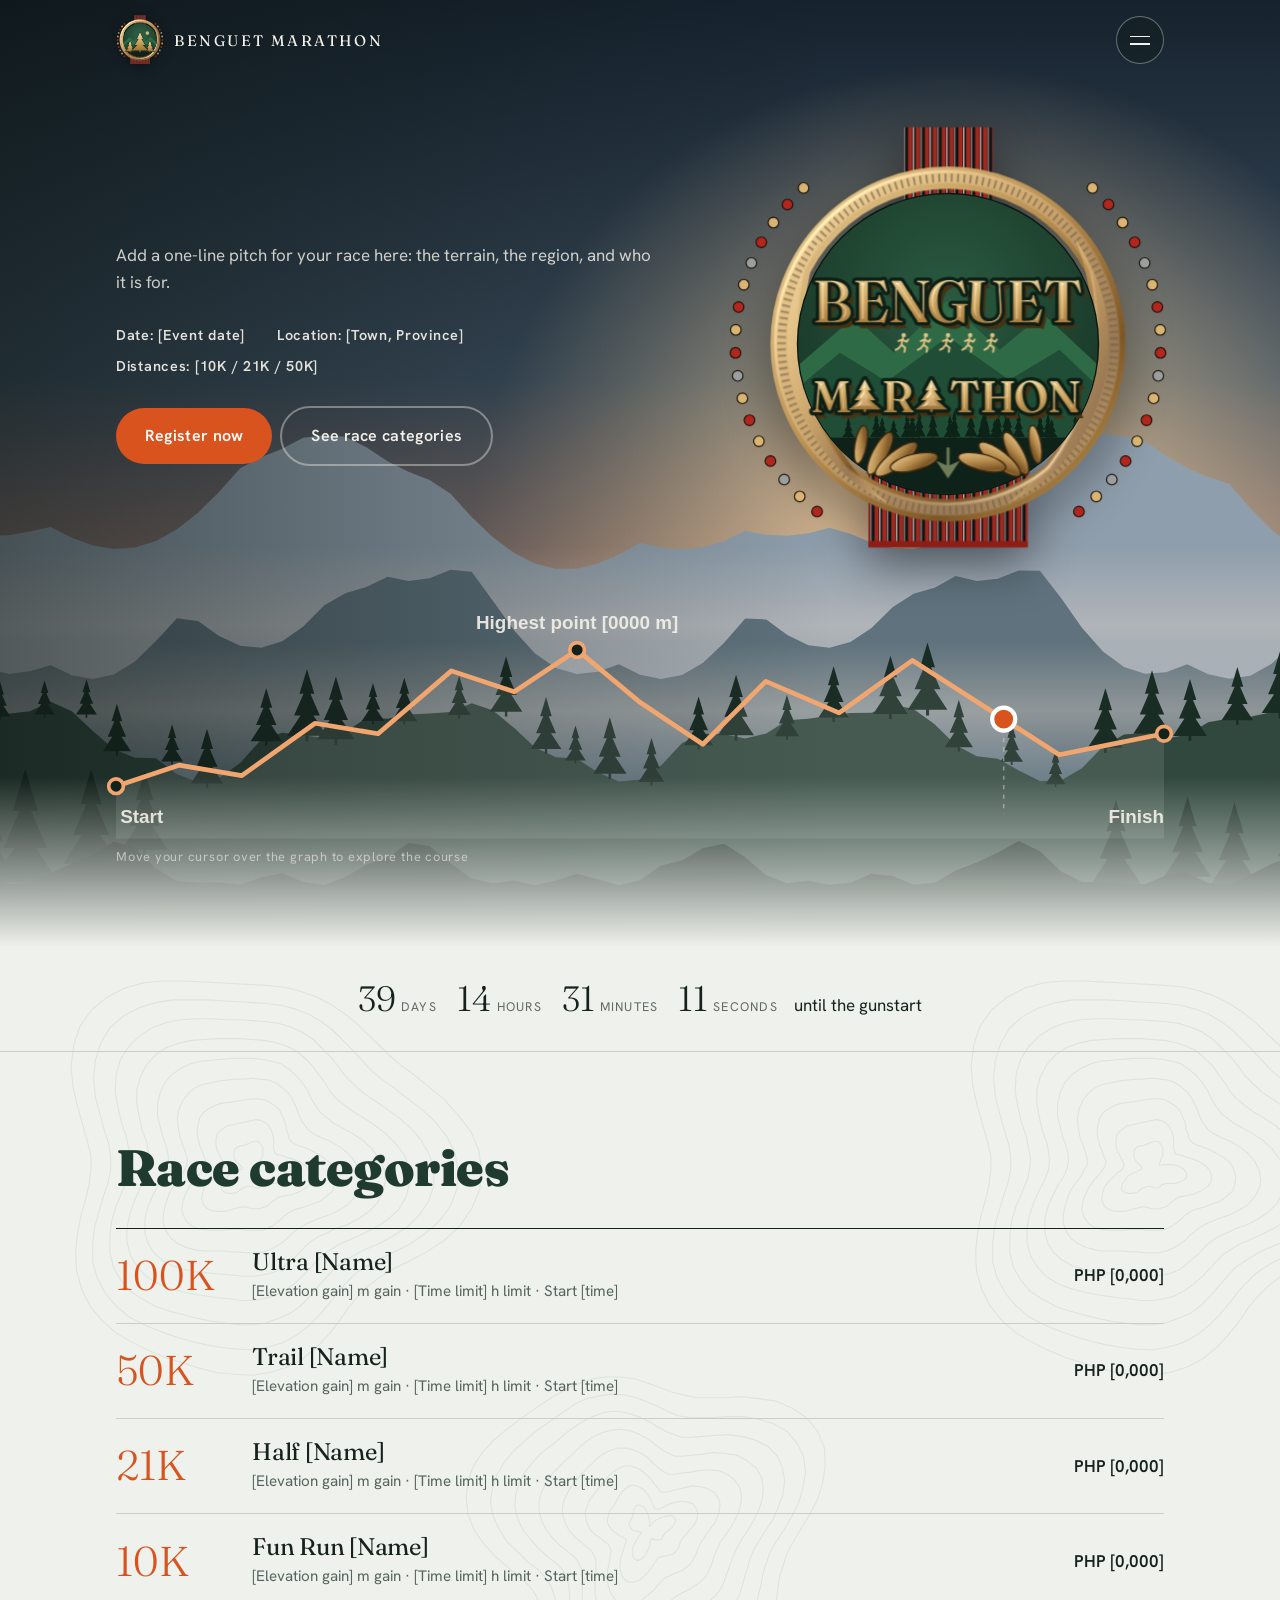
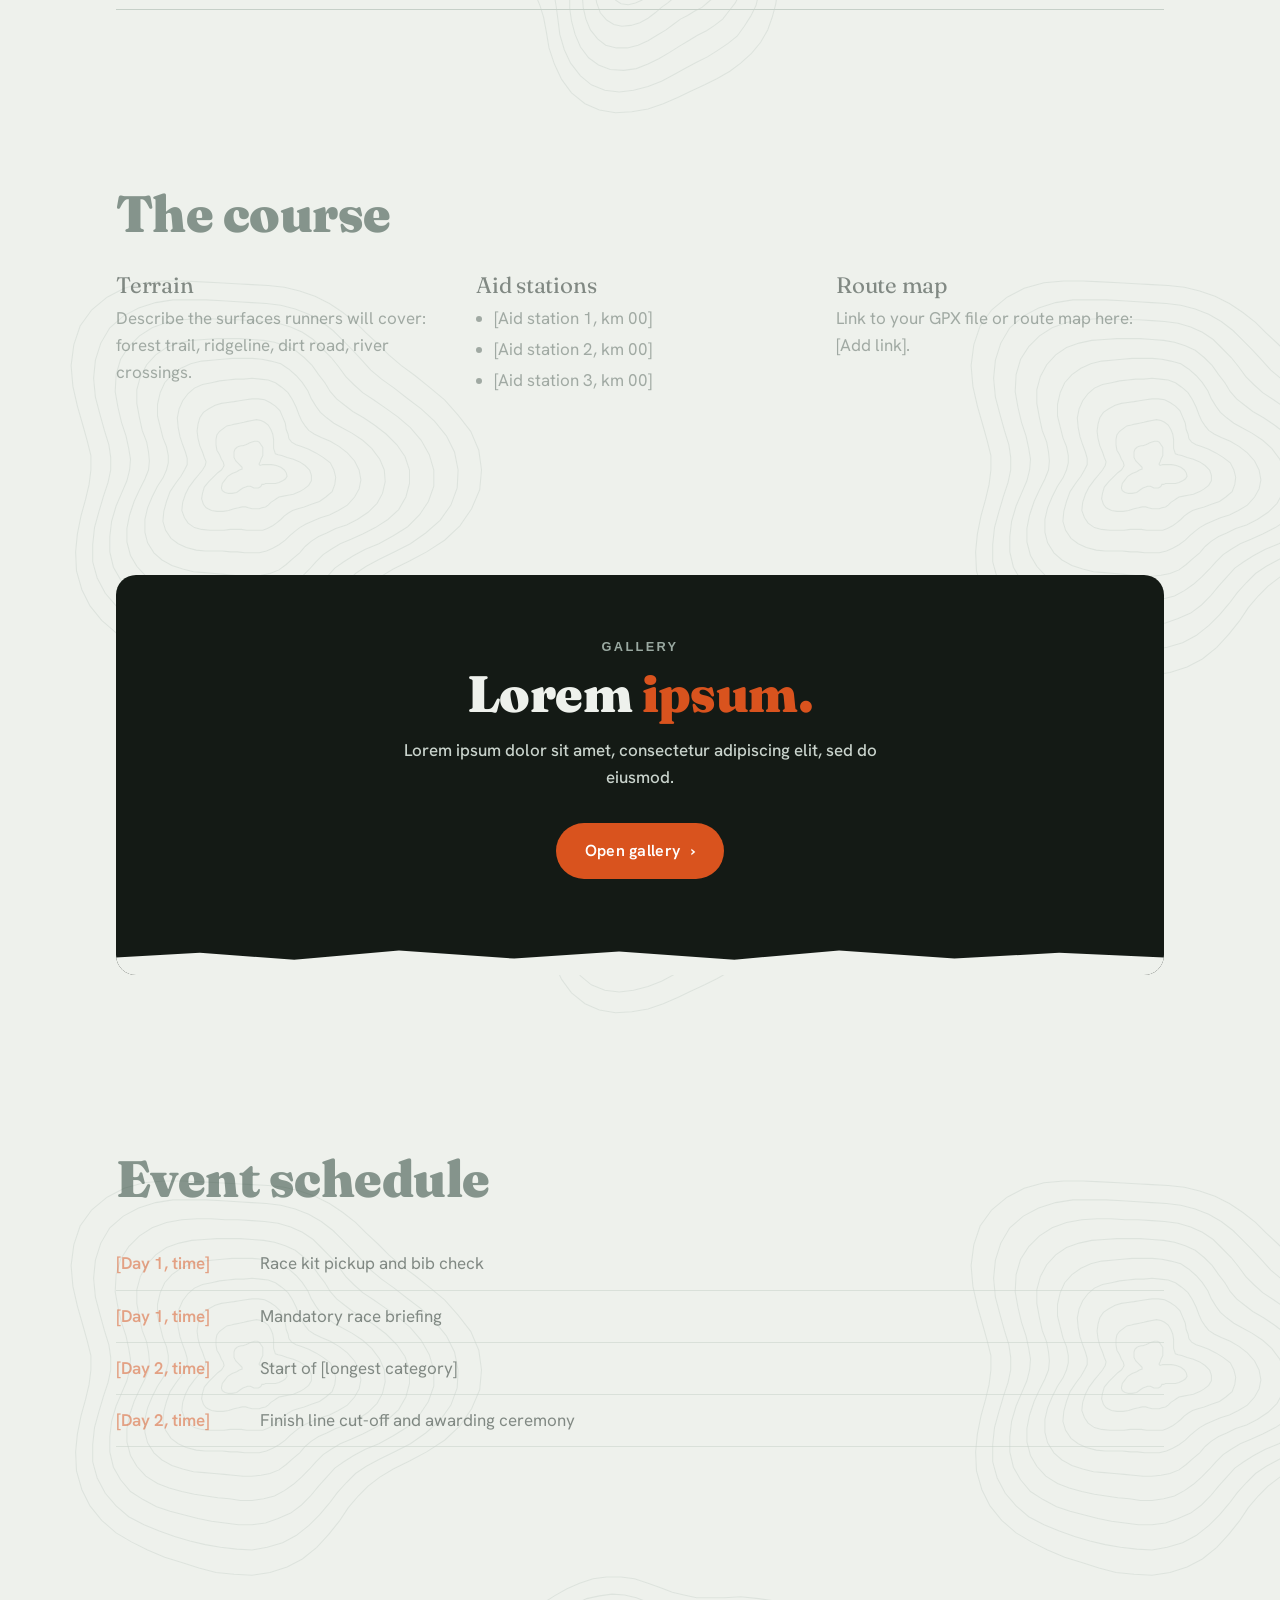
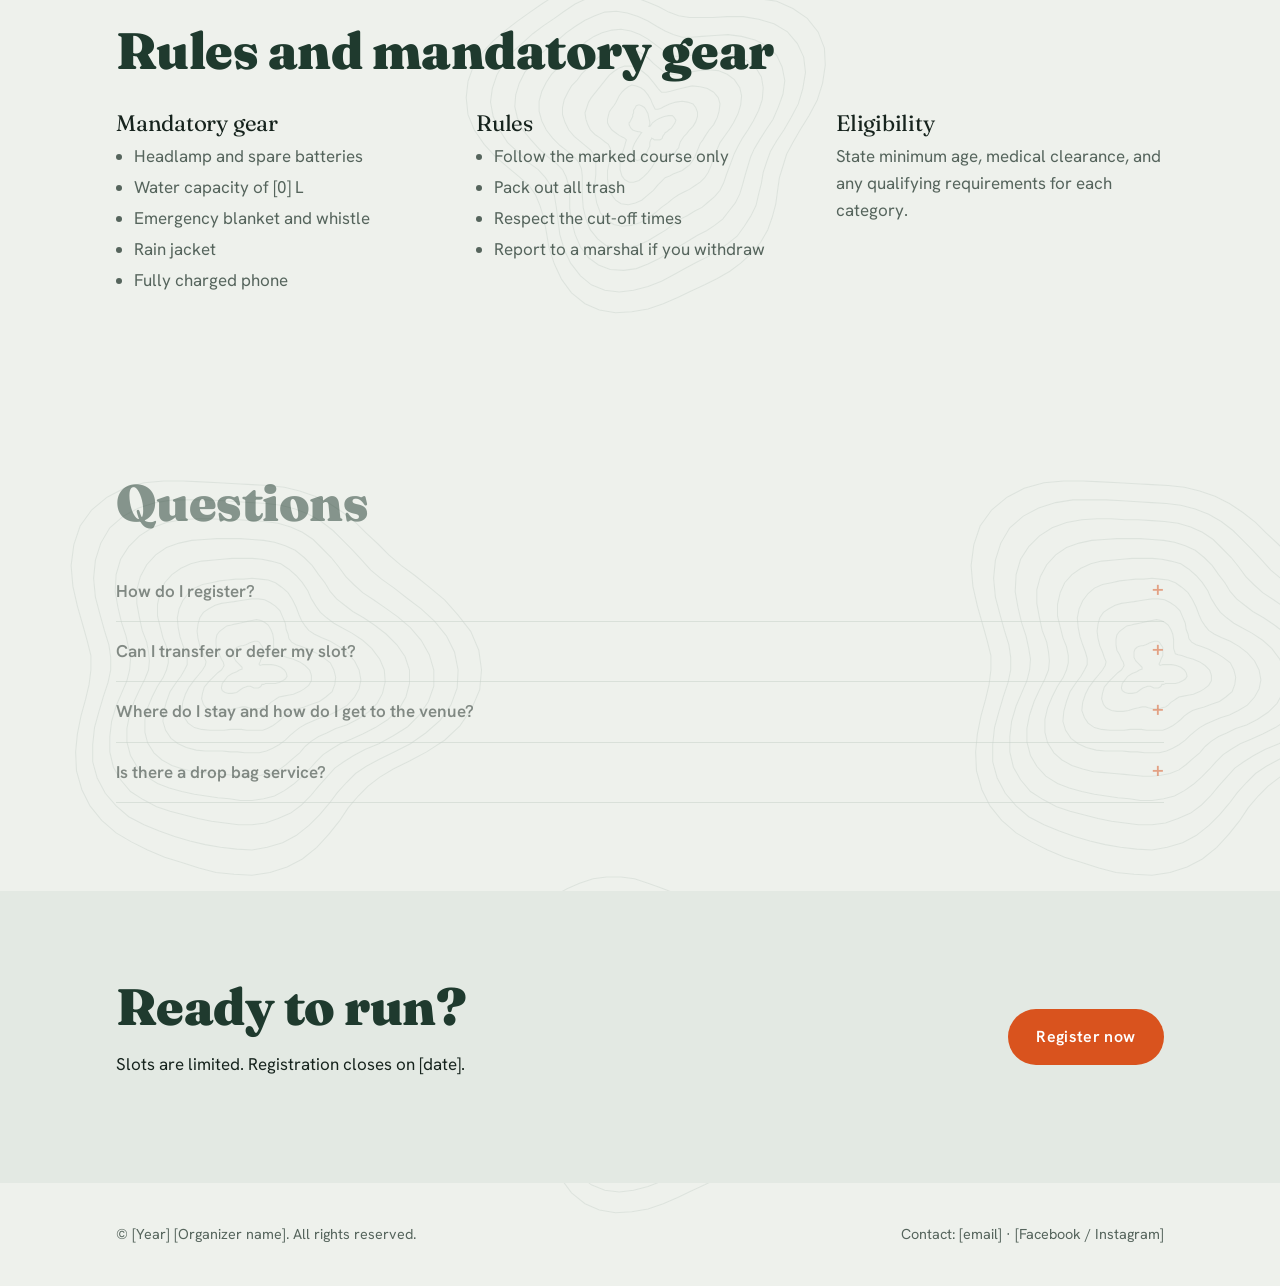
==== commit fda6de75: "mvp" ====
--- a/index.html
+++ b/index.html
@@ -231,9 +231,9 @@
 .hero h1.lockup{font-size:0;line-height:0;margin:0 0 .5rem}
 .lockup svg{width:min(100%,40rem);height:auto;display:block;overflow:visible;filter:drop-shadow(0 6px 18px rgba(0,0,0,.35))}
 .bar .logo{display:flex;align-items:center;gap:.65rem}
-.mk{width:2.4rem;height:2.4rem;flex:none}
+.mk{width:3rem;height:3rem;flex:none;overflow:visible;filter:drop-shadow(0 2px 6px rgba(0,0,0,.35))}
 .logo-t{font:400 .95rem "Fraunces",Georgia,serif;letter-spacing:.16em}
-@media (max-width:30rem){.logo-t{display:none}}
+
 
 /* 3D emblem */
 .hero{display:grid;grid-template-columns:minmax(0,1fr) min(27rem,42%);column-gap:3rem;align-items:center}
@@ -284,11 +284,38 @@
 .pwrap.hov #runner{transform:scale(1.25)}
 .ht-hover{display:none}
 @media (hover:hover) and (pointer:fine){.ht-hover{display:inline}.ht-touch{display:none}.pwrap .profile{cursor:crosshair}}
+
+/* Mobile header */
+.bar .logo{min-width:0}
+.logo-t{white-space:nowrap}
+@media (max-width:40rem){
+  .bar-in{padding:.75rem 1rem}
+  .bar .logo{gap:.5rem}
+  .mk{width:2.1rem;height:2.1rem}
+  .logo-t{font-size:.72rem;letter-spacing:.1em}
+  .burger{width:2.75rem;height:2.75rem}
+}
 </style>
 </head>
 <body>
 <header class="bar"><div class="bar-in">
-  <a class="logo" href="#top" aria-label="Benguet Marathon home"><svg class="mk" viewBox="0 0 48 48" aria-hidden="true"><circle cx="24" cy="24" r="22" fill="#1b3a2b" stroke="#D9B472" stroke-width="2.5"/><circle cx="31" cy="15" r="3.5" fill="#E9C98A"/><path d="M5 36L17 20L25 30L31 24L43 36Z" fill="#2f6a47"/><path d="M24.0 16.0 L26.4 23.5 L25.1 23.5 L28.2 30.1 L26.1 30.1 L30.4 36.2 L24.5 36.2 L24.5 38.0 L23.5 38.0 L23.5 36.2 L17.6 36.2 L21.9 30.1 L19.8 30.1 L22.9 23.5 L21.6 23.5Z" fill="#D9B472"/></svg><span class="logo-t">BENGUET MARATHON</span></a>
+  <a class="logo" href="#top" aria-label="Benguet Marathon home"><svg class="mk" viewBox="0 0 600 600" aria-hidden="true" focusable="false"><defs>
+<linearGradient id="mgb" x1="0" y1="0" x2="1" y2="1"><stop offset="0" stop-color="#EBCE94"/><stop offset=".45" stop-color="#B98F50"/><stop offset=".75" stop-color="#7E5726"/><stop offset="1" stop-color="#C39B5A"/></linearGradient>
+<linearGradient id="mgd" x1="0" y1="0" x2="0" y2="1"><stop offset="0" stop-color="#F6E1AE"/><stop offset=".55" stop-color="#C79E58"/><stop offset="1" stop-color="#94692F"/></linearGradient>
+<radialGradient id="mdg" cx=".5" cy=".4" r=".7"><stop offset="0" stop-color="#2f6447"/><stop offset="1" stop-color="#0e2219"/></radialGradient>
+<pattern id="mwv" width="36" height="8" patternUnits="userSpaceOnUse"><rect width="36" height="8" fill="#121212"/><rect x="4.5" width="9" height="8" fill="#A3281E"/><rect x="15" width="2" height="8" fill="#eee"/><rect x="21" width="9" height="8" fill="#A3281E"/><rect x="31.5" width="1.5" height="8" fill="#eee"/></pattern>
+<filter id="mbev" x="-5%" y="-5%" width="110%" height="110%"><feGaussianBlur in="SourceAlpha" stdDeviation="4" result="b"/><feSpecularLighting in="b" surfaceScale="8" specularConstant="1" specularExponent="20" lighting-color="#fff0cc" result="sp"><feDistantLight azimuth="225" elevation="45"/></feSpecularLighting><feComposite in="sp" in2="SourceAlpha" operator="in" result="s2"/><feComposite in="SourceGraphic" in2="s2" operator="arithmetic" k1="0" k2="1" k3=".55" k4="0"/></filter>
+<clipPath id="mdc"><circle cx="300" cy="300" r="208"/></clipPath>
+</defs>
+<rect x="226" y="-10" width="148" height="200" fill="url(#mwv)"/><rect x="176" y="440" width="248" height="160" fill="url(#mwv)"/><rect x="176" y="588" width="248" height="12" fill="#8f1d17"/>
+<g filter="url(#mbev)"><circle cx="300" cy="300" r="238" fill="none" stroke="url(#mgb)" stroke-width="34"/><circle cx="300" cy="300" r="238" fill="none" stroke="#3b2810" stroke-opacity=".5" stroke-width="12" stroke-dasharray="3 7"/><path d="M118 150 A255 255 0 0 0 214 528 A330 330 0 0 1 118 150Z" fill="url(#mgb)"/><path d="M482 150 A255 255 0 0 1 386 528 A330 330 0 0 0 482 150Z" fill="url(#mgb)"/></g>
+<circle cx="300" cy="300" r="210" fill="#0b1912"/>
+<g clip-path="url(#mdc)"><rect width="600" height="600" fill="url(#mdg)"/>
+<path d="M80 350L170 262L225 316L298 226L372 312L432 258L520 350V470H80Z" fill="#2d6a45"/><path d="M80 392L150 322L215 366L300 296L385 364L455 318L520 392V470H80Z" fill="#1f4d35"/>
+<path d="M346.7 377.7 L351.5 398.9 L348.9 398.9 L355.0 417.6 L350.9 417.6 L359.5 435.0 L347.7 435.0 L347.7 440.0 L345.7 440.0 L345.7 435.0 L333.9 435.0 L342.5 417.6 L338.4 417.6 L344.5 398.9 L341.9 398.9Z M412.2 371.7 L417.0 394.9 L414.4 394.9 L420.5 415.4 L416.3 415.4 L425.0 434.5 L413.1 434.5 L413.1 440.0 L411.2 440.0 L411.2 434.5 L399.4 434.5 L408.0 415.4 L403.9 415.4 L409.9 394.9 L407.4 394.9Z M391.2 372.3 L396.0 395.3 L393.4 395.3 L399.5 415.6 L395.3 415.6 L404.0 434.6 L392.1 434.6 L392.1 440.0 L390.2 440.0 L390.2 434.6 L378.4 434.6 L387.0 415.6 L382.8 415.6 L388.9 395.3 L386.4 395.3Z M121.0 386.0 L125.8 404.4 L123.3 404.4 L129.3 420.6 L125.2 420.6 L133.8 435.7 L122.0 435.7 L122.0 440.0 L120.1 440.0 L120.1 435.7 L108.2 435.7 L116.9 420.6 L112.7 420.6 L118.8 404.4 L116.2 404.4Z M468.5 380.5 L473.3 400.8 L470.7 400.8 L476.8 418.6 L472.6 418.6 L481.3 435.2 L469.4 435.2 L469.4 440.0 L467.5 440.0 L467.5 435.2 L455.7 435.2 L464.3 418.6 L460.2 418.6 L466.2 400.8 L463.7 400.8Z M452.3 396.6 L457.1 411.4 L454.6 411.4 L460.7 424.4 L456.5 424.4 L465.1 436.5 L453.3 436.5 L453.3 440.0 L451.4 440.0 L451.4 436.5 L439.5 436.5 L448.2 424.4 L444.0 424.4 L450.1 411.4 L447.5 411.4Z M288.2 392.6 L293.0 408.7 L290.5 408.7 L296.6 422.9 L292.4 422.9 L301.0 436.2 L289.2 436.2 L289.2 440.0 L287.3 440.0 L287.3 436.2 L275.4 436.2 L284.1 422.9 L279.9 422.9 L286.0 408.7 L283.4 408.7Z M316.6 382.8 L321.4 402.2 L318.9 402.2 L324.9 419.4 L320.8 419.4 L329.4 435.4 L317.6 435.4 L317.6 440.0 L315.7 440.0 L315.7 435.4 L303.8 435.4 L312.5 419.4 L308.3 419.4 L314.4 402.2 L311.8 402.2Z M115.0 393.5 L119.8 409.3 L117.2 409.3 L123.3 423.3 L119.1 423.3 L127.8 436.3 L115.9 436.3 L115.9 440.0 L114.0 440.0 L114.0 436.3 L102.2 436.3 L110.8 423.3 L106.7 423.3 L112.7 409.3 L110.2 409.3Z M216.2 372.5 L221.0 395.5 L218.4 395.5 L224.5 415.7 L220.4 415.7 L229.0 434.6 L217.2 434.6 L217.2 440.0 L215.2 440.0 L215.2 434.6 L203.4 434.6 L212.0 415.7 L207.9 415.7 L214.0 395.5 L211.4 395.5Z M401.0 395.2 L405.8 410.4 L403.2 410.4 L409.3 423.9 L405.1 423.9 L413.8 436.4 L401.9 436.4 L401.9 440.0 L400.0 440.0 L400.0 436.4 L388.2 436.4 L396.8 423.9 L392.7 423.9 L398.7 410.4 L396.2 410.4Z M412.9 395.8 L417.7 410.9 L415.2 410.9 L421.2 424.1 L417.1 424.1 L425.7 436.5 L413.9 436.5 L413.9 440.0 L412.0 440.0 L412.0 436.5 L400.1 436.5 L408.8 424.1 L404.6 424.1 L410.7 410.9 L408.1 410.9Z M344.6 396.2 L349.4 411.1 L346.9 411.1 L353.0 424.2 L348.8 424.2 L357.4 436.5 L345.6 436.5 L345.6 440.0 L343.7 440.0 L343.7 436.5 L331.8 436.5 L340.5 424.2 L336.3 424.2 L342.4 411.1 L339.8 411.1Z M110.7 373.9 L115.5 396.3 L112.9 396.3 L119.0 416.2 L114.8 416.2 L123.5 434.7 L111.6 434.7 L111.6 440.0 L109.7 440.0 L109.7 434.7 L97.9 434.7 L106.5 416.2 L102.4 416.2 L108.4 396.3 L105.9 396.3Z " fill="#0d2318"/><rect y="440" width="600" height="170" fill="#0e2219"/>
+<circle cx="392" cy="214" r="22" fill="#E9C98A" opacity=".85"/></g>
+<g fill="url(#mgd)" stroke="#0d1f16" stroke-width="12" stroke-linejoin="round" paint-order="stroke"><path d="M176.0 312.0 L197.0 359.6 L185.8 359.6 L212.4 401.6 L194.2 401.6 L232.0 440.8 L180.2 440.8 L180.2 452.0 L171.8 452.0 L171.8 440.8 L120.0 440.8 L157.8 401.6 L139.6 401.6 L166.2 359.6 L155.0 359.6Z"/><path d="M424.0 312.0 L445.0 359.6 L433.8 359.6 L460.4 401.6 L442.2 401.6 L480.0 440.8 L428.2 440.8 L428.2 452.0 L419.8 452.0 L419.8 440.8 L368.0 440.8 L405.8 401.6 L387.6 401.6 L414.2 359.6 L403.0 359.6Z"/><path d="M300.0 202.0 L337.5 287.0 L317.5 287.0 L365.0 362.0 L332.5 362.0 L400.0 432.0 L307.5 432.0 L307.5 452.0 L292.5 452.0 L292.5 432.0 L200.0 432.0 L267.5 362.0 L235.0 362.0 L282.5 287.0 L262.5 287.0Z"/></g>
+<circle cx="105.5" cy="501.4" r="12" fill="#B3261E" stroke="#1a1208" stroke-width="3"/><circle cx="75.8" cy="467.7" r="12" fill="#D9B472" stroke="#1a1208" stroke-width="3"/><circle cx="51.9" cy="429.7" r="12" fill="#9aa0a0" stroke="#1a1208" stroke-width="3"/><circle cx="34.3" cy="388.4" r="12" fill="#B3261E" stroke="#1a1208" stroke-width="3"/><circle cx="23.6" cy="344.8" r="12" fill="#D9B472" stroke="#1a1208" stroke-width="3"/><circle cx="20.0" cy="300.0" r="12" fill="#B3261E" stroke="#1a1208" stroke-width="3"/><circle cx="23.6" cy="255.2" r="12" fill="#D9B472" stroke="#1a1208" stroke-width="3"/><circle cx="34.3" cy="211.6" r="12" fill="#9aa0a0" stroke="#1a1208" stroke-width="3"/><circle cx="51.9" cy="170.3" r="12" fill="#B3261E" stroke="#1a1208" stroke-width="3"/><circle cx="75.8" cy="132.3" r="12" fill="#D9B472" stroke="#1a1208" stroke-width="3"/><circle cx="105.5" cy="98.6" r="12" fill="#B3261E" stroke="#1a1208" stroke-width="3"/><circle cx="494.5" cy="501.4" r="12" fill="#B3261E" stroke="#1a1208" stroke-width="3"/><circle cx="524.2" cy="467.7" r="12" fill="#D9B472" stroke="#1a1208" stroke-width="3"/><circle cx="548.1" cy="429.7" r="12" fill="#9aa0a0" stroke="#1a1208" stroke-width="3"/><circle cx="565.7" cy="388.4" r="12" fill="#B3261E" stroke="#1a1208" stroke-width="3"/><circle cx="576.4" cy="344.8" r="12" fill="#D9B472" stroke="#1a1208" stroke-width="3"/><circle cx="580.0" cy="300.0" r="12" fill="#B3261E" stroke="#1a1208" stroke-width="3"/><circle cx="576.4" cy="255.2" r="12" fill="#D9B472" stroke="#1a1208" stroke-width="3"/><circle cx="565.7" cy="211.6" r="12" fill="#9aa0a0" stroke="#1a1208" stroke-width="3"/><circle cx="548.1" cy="170.3" r="12" fill="#B3261E" stroke="#1a1208" stroke-width="3"/><circle cx="524.2" cy="132.3" r="12" fill="#D9B472" stroke="#1a1208" stroke-width="3"/><circle cx="494.5" cy="98.6" r="12" fill="#B3261E" stroke="#1a1208" stroke-width="3"/></svg><span class="logo-t">BENGUET MARATHON</span></a>
   <button class="burger" id="burger" type="button" aria-label="Open menu" aria-haspopup="dialog" aria-controls="menu"><span></span><span></span></button>
 </div></header>
 <dialog id="menu" aria-label="Menu">
@@ -363,7 +390,7 @@
   <div class="count" role="timer" aria-live="off">
     <div class="wrap">
       <div id="cd"><b>--</b><span class="u">days</span><b>--</b><span class="u">hours</span><b>--</b><span class="u">minutes</span></div>
-      <div>until the start gun</div>
+      <div>until the gunstart</div>
     </div>
   </div>
 
@@ -390,7 +417,7 @@
     <div class="gt">
       <p class="eyebrow">Gallery</p>
       <h2>Lorem <em>ipsum.</em></h2>
-      <p class="gsub">The trails in every frame. See what runners see.</p>
+      <p class="gsub">Lorem ipsum dolor sit amet, consectetur adipiscing elit, sed do eiusmod.</p>
       <a class="btn gbtn" href="#/gallery">Open gallery <span aria-hidden="true">&rsaquo;</span></a>
       <svg class="wave" viewBox="0 0 1000 30" preserveAspectRatio="none" aria-hidden="true"><path d="M0 30V14L80 10 170 16 270 8 380 15 480 9 590 16 690 8 800 15 900 10 1000 14V30Z" fill="var(--bg)"/></svg>
     </div>
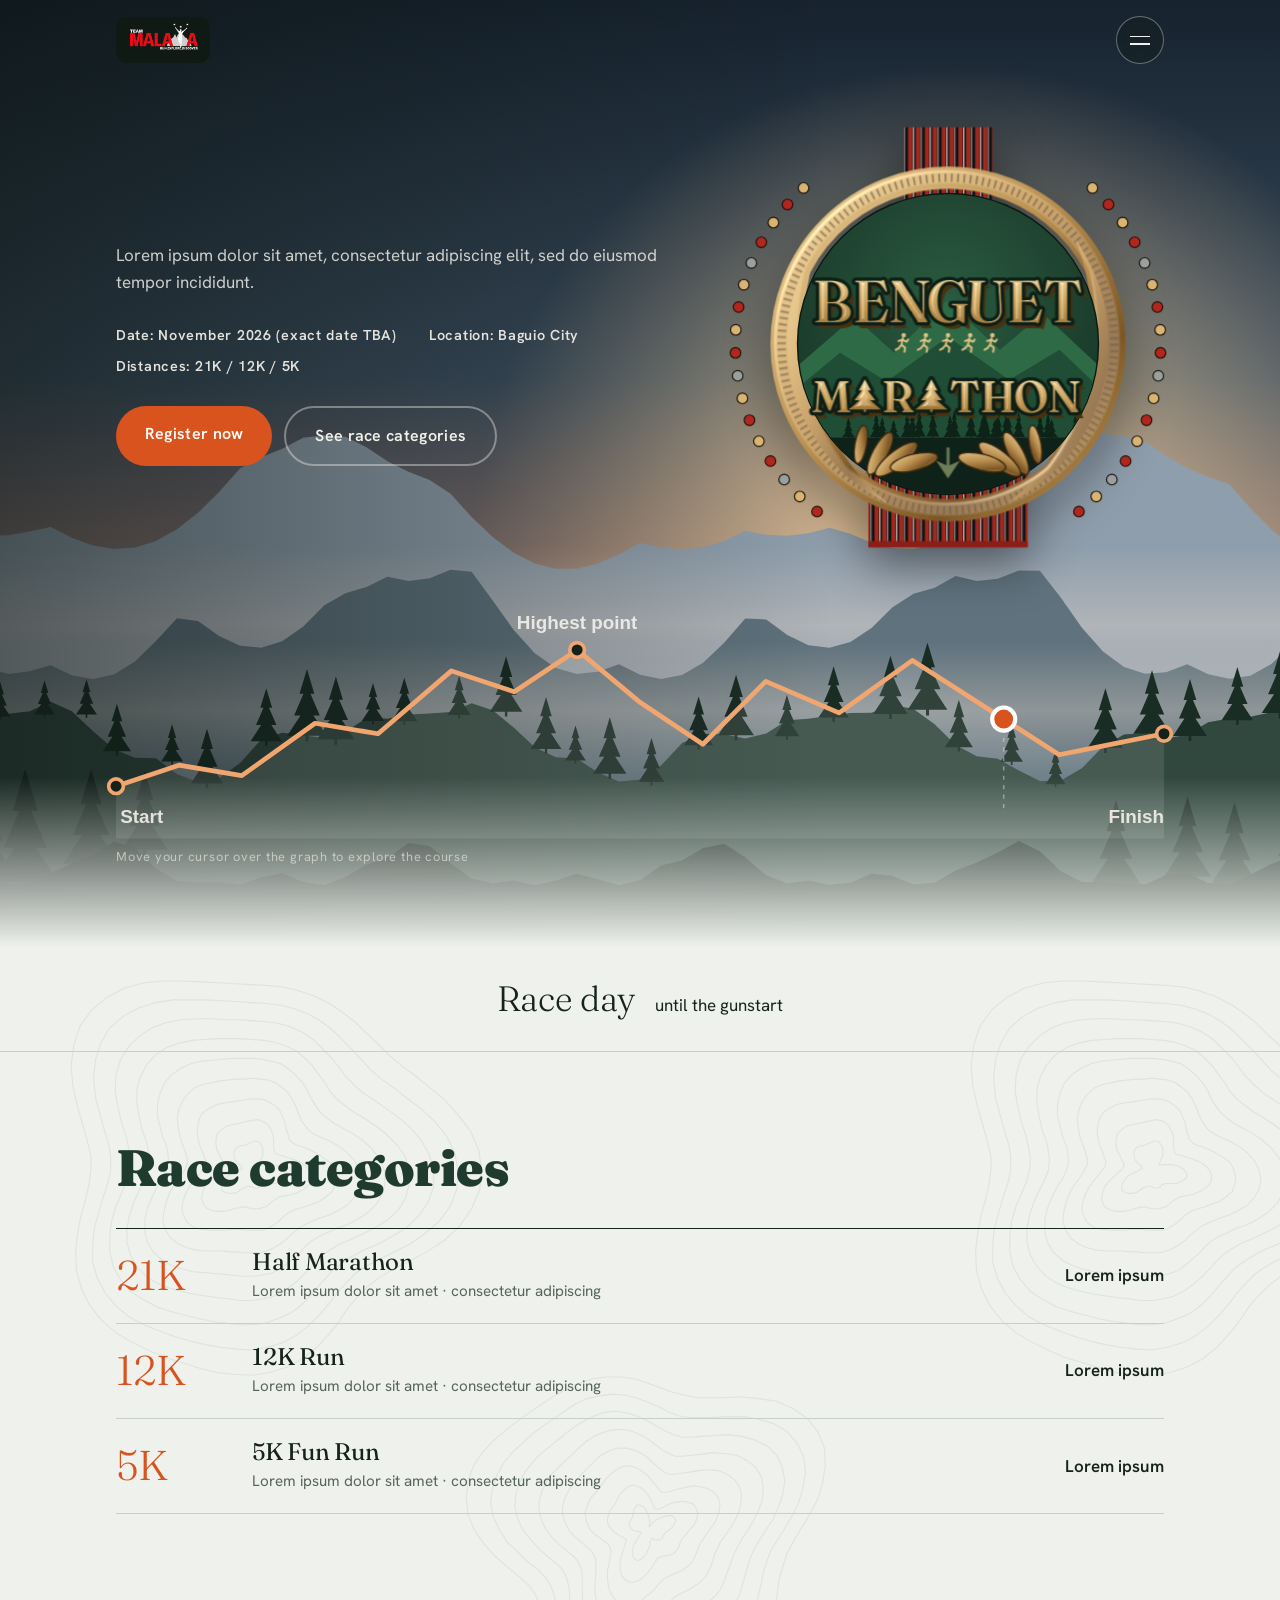
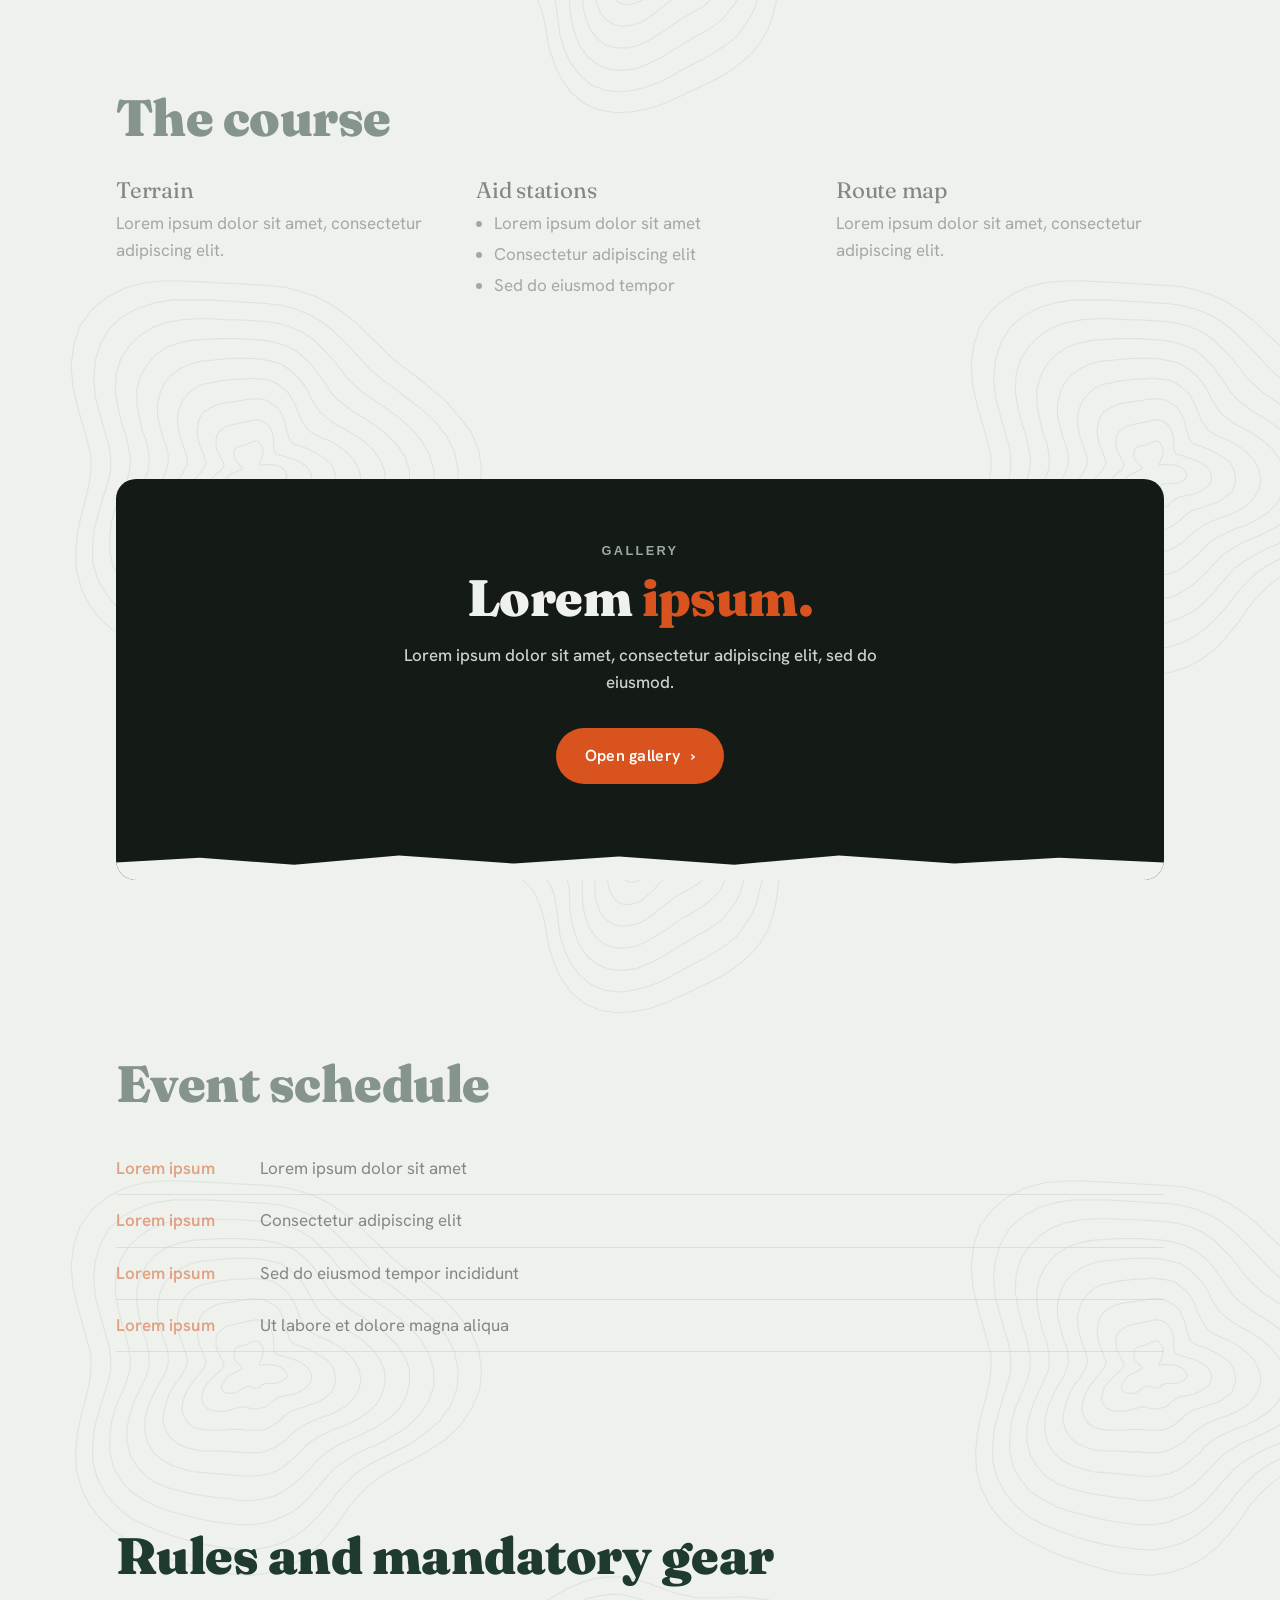
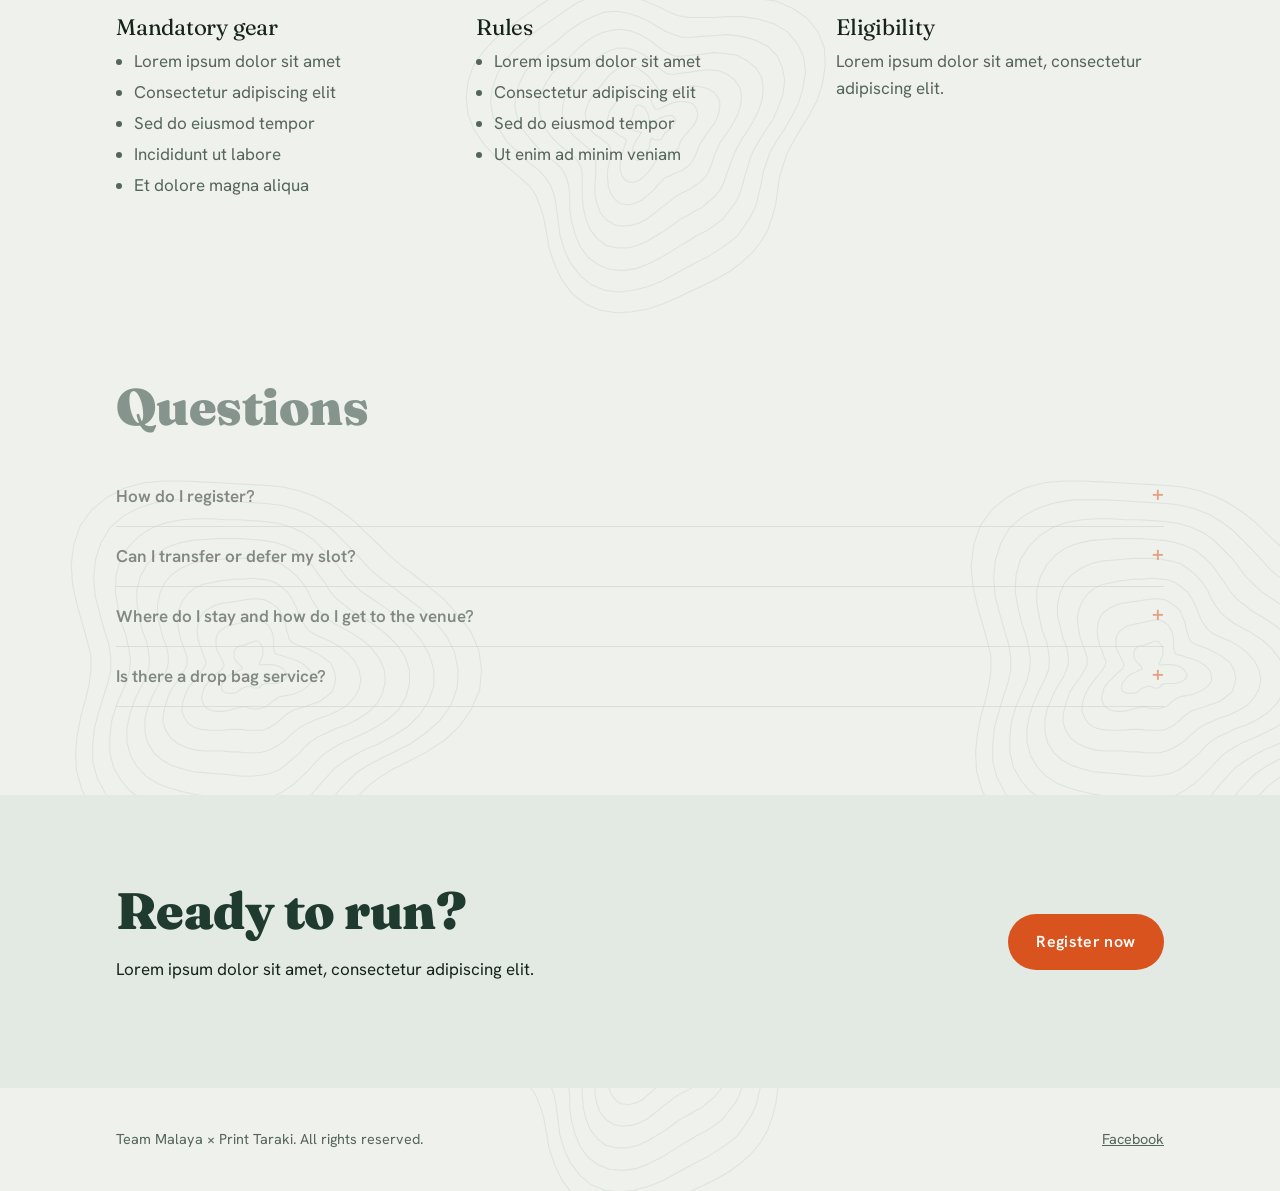
==== commit cc13321d: "mvp" ====
--- a/index.html
+++ b/index.html
@@ -295,33 +295,56 @@
   .logo-t{font-size:.72rem;letter-spacing:.1em}
   .burger{width:2.75rem;height:2.75rem}
 }
+
+/* Header: organizer, partner, Facebook */
+.bar-r{display:flex;align-items:center;gap:.6rem}
+.fb{color:#F4F1EA;text-decoration:none}
+.fb svg{width:22px;height:22px;fill:currentColor}
+.bar.stuck .fb,.view-gallery .fb{color:var(--ink)}
+.logo-t{display:flex;flex-direction:column;line-height:1.15}
+.logo-t small{font:500 .62rem "Hanken Grotesk",sans-serif;letter-spacing:.12em;text-transform:uppercase;opacity:.8;margin-top:.2rem}
+@media (max-width:40rem){.logo-t small{font-size:.55rem;letter-spacing:.08em}.bar-r{gap:.45rem}.fb svg{width:20px;height:20px}}
+@media (max-width:22rem){.logo-t small{display:none}}
+/* Hero buttons */
+.hbtns{display:flex;flex-wrap:wrap;gap:.75rem}
+.hbtns .btn.alt{margin:0}
+@media (max-width:62rem){.hbtns{justify-content:center}}
+@media (max-width:40rem){.reg .wrap{justify-content:center;text-align:center}}
+/* Floating timer */
+.ftimer{position:fixed;left:50%;bottom:calc(1.25rem + env(safe-area-inset-bottom,0px));z-index:14;transform:translate(-50%,12px);display:flex;align-items:baseline;gap:.75rem;background:var(--bg);color:var(--ink);border:1px solid var(--line);border-radius:999px;padding:.55rem 1.1rem;box-shadow:0 8px 24px rgba(0,0,0,.2);opacity:0;visibility:hidden;white-space:nowrap;transition:opacity .3s,transform .3s,visibility .3s}
+.ftimer.show{opacity:1;visibility:visible;transform:translate(-50%,0)}
+.ftimer .fl{font-size:.7rem;letter-spacing:.14em;text-transform:uppercase;color:var(--accent);font-weight:600}
+.ftimer b{font:400 1.25rem "Fraunces",Georgia,serif;margin-left:.45rem;font-variant-numeric:tabular-nums}
+.ftimer b:first-child{margin-left:0}
+.ftimer i{font-style:normal;font-size:.7rem;opacity:.65;margin-left:.1rem}
+.totop{transition:opacity .25s,transform .25s,visibility .25s,bottom .25s}
+@media (max-width:40rem){.ftimer{gap:.5rem;padding:.5rem .9rem}.ftimer b{font-size:1.1rem;margin-left:.3rem}body.tf .totop{bottom:calc(4.75rem + env(safe-area-inset-bottom,0px))}}
+@media (prefers-reduced-motion:reduce){.ftimer,.totop{transition:none}}
+
+/* Header logo, gallery images, top timer */
+.tm{display:block;height:2.1rem;width:auto;background:#101A15;padding:.4rem .75rem;border-radius:.65rem;box-sizing:content-box}
+@media (max-width:40rem){.tm{height:1.75rem;padding:.35rem .6rem}}
+.ph img{position:absolute;inset:0;width:100%;height:100%;display:block}
+.ph.photo img{object-fit:cover}
+.ph.logo img{object-fit:contain;padding:9%}
+.lbimg{border-radius:.9rem;overflow:hidden;animation:up .3s ease both}
+.lbimg.logo{padding:1.25rem}
+#lbc img{display:block;max-width:92vw;max-height:80vh;width:auto;height:auto;object-fit:contain}
+.ftimer{bottom:auto;top:calc(env(safe-area-inset-top,0px) + 5.5rem);transform:translate(-50%,-12px);transition:opacity .3s,transform .3s,visibility .3s,top .3s}
+.ftimer.show{transform:translate(-50%,0)}
+body.hh .ftimer{top:calc(env(safe-area-inset-top,0px) + .75rem)}
+@media (max-width:40rem){.ftimer{top:calc(env(safe-area-inset-top,0px) + 4.75rem)}body.hh .ftimer{top:calc(env(safe-area-inset-top,0px) + .6rem)}body.tf .totop{bottom:calc(1.25rem + env(safe-area-inset-bottom,0px))}}
 </style>
 </head>
 <body>
 <header class="bar"><div class="bar-in">
-  <a class="logo" href="#top" aria-label="Benguet Marathon home"><svg class="mk" viewBox="0 0 600 600" aria-hidden="true" focusable="false"><defs>
-<linearGradient id="mgb" x1="0" y1="0" x2="1" y2="1"><stop offset="0" stop-color="#EBCE94"/><stop offset=".45" stop-color="#B98F50"/><stop offset=".75" stop-color="#7E5726"/><stop offset="1" stop-color="#C39B5A"/></linearGradient>
-<linearGradient id="mgd" x1="0" y1="0" x2="0" y2="1"><stop offset="0" stop-color="#F6E1AE"/><stop offset=".55" stop-color="#C79E58"/><stop offset="1" stop-color="#94692F"/></linearGradient>
-<radialGradient id="mdg" cx=".5" cy=".4" r=".7"><stop offset="0" stop-color="#2f6447"/><stop offset="1" stop-color="#0e2219"/></radialGradient>
-<pattern id="mwv" width="36" height="8" patternUnits="userSpaceOnUse"><rect width="36" height="8" fill="#121212"/><rect x="4.5" width="9" height="8" fill="#A3281E"/><rect x="15" width="2" height="8" fill="#eee"/><rect x="21" width="9" height="8" fill="#A3281E"/><rect x="31.5" width="1.5" height="8" fill="#eee"/></pattern>
-<filter id="mbev" x="-5%" y="-5%" width="110%" height="110%"><feGaussianBlur in="SourceAlpha" stdDeviation="4" result="b"/><feSpecularLighting in="b" surfaceScale="8" specularConstant="1" specularExponent="20" lighting-color="#fff0cc" result="sp"><feDistantLight azimuth="225" elevation="45"/></feSpecularLighting><feComposite in="sp" in2="SourceAlpha" operator="in" result="s2"/><feComposite in="SourceGraphic" in2="s2" operator="arithmetic" k1="0" k2="1" k3=".55" k4="0"/></filter>
-<clipPath id="mdc"><circle cx="300" cy="300" r="208"/></clipPath>
-</defs>
-<rect x="226" y="-10" width="148" height="200" fill="url(#mwv)"/><rect x="176" y="440" width="248" height="160" fill="url(#mwv)"/><rect x="176" y="588" width="248" height="12" fill="#8f1d17"/>
-<g filter="url(#mbev)"><circle cx="300" cy="300" r="238" fill="none" stroke="url(#mgb)" stroke-width="34"/><circle cx="300" cy="300" r="238" fill="none" stroke="#3b2810" stroke-opacity=".5" stroke-width="12" stroke-dasharray="3 7"/><path d="M118 150 A255 255 0 0 0 214 528 A330 330 0 0 1 118 150Z" fill="url(#mgb)"/><path d="M482 150 A255 255 0 0 1 386 528 A330 330 0 0 0 482 150Z" fill="url(#mgb)"/></g>
-<circle cx="300" cy="300" r="210" fill="#0b1912"/>
-<g clip-path="url(#mdc)"><rect width="600" height="600" fill="url(#mdg)"/>
-<path d="M80 350L170 262L225 316L298 226L372 312L432 258L520 350V470H80Z" fill="#2d6a45"/><path d="M80 392L150 322L215 366L300 296L385 364L455 318L520 392V470H80Z" fill="#1f4d35"/>
-<path d="M346.7 377.7 L351.5 398.9 L348.9 398.9 L355.0 417.6 L350.9 417.6 L359.5 435.0 L347.7 435.0 L347.7 440.0 L345.7 440.0 L345.7 435.0 L333.9 435.0 L342.5 417.6 L338.4 417.6 L344.5 398.9 L341.9 398.9Z M412.2 371.7 L417.0 394.9 L414.4 394.9 L420.5 415.4 L416.3 415.4 L425.0 434.5 L413.1 434.5 L413.1 440.0 L411.2 440.0 L411.2 434.5 L399.4 434.5 L408.0 415.4 L403.9 415.4 L409.9 394.9 L407.4 394.9Z M391.2 372.3 L396.0 395.3 L393.4 395.3 L399.5 415.6 L395.3 415.6 L404.0 434.6 L392.1 434.6 L392.1 440.0 L390.2 440.0 L390.2 434.6 L378.4 434.6 L387.0 415.6 L382.8 415.6 L388.9 395.3 L386.4 395.3Z M121.0 386.0 L125.8 404.4 L123.3 404.4 L129.3 420.6 L125.2 420.6 L133.8 435.7 L122.0 435.7 L122.0 440.0 L120.1 440.0 L120.1 435.7 L108.2 435.7 L116.9 420.6 L112.7 420.6 L118.8 404.4 L116.2 404.4Z M468.5 380.5 L473.3 400.8 L470.7 400.8 L476.8 418.6 L472.6 418.6 L481.3 435.2 L469.4 435.2 L469.4 440.0 L467.5 440.0 L467.5 435.2 L455.7 435.2 L464.3 418.6 L460.2 418.6 L466.2 400.8 L463.7 400.8Z M452.3 396.6 L457.1 411.4 L454.6 411.4 L460.7 424.4 L456.5 424.4 L465.1 436.5 L453.3 436.5 L453.3 440.0 L451.4 440.0 L451.4 436.5 L439.5 436.5 L448.2 424.4 L444.0 424.4 L450.1 411.4 L447.5 411.4Z M288.2 392.6 L293.0 408.7 L290.5 408.7 L296.6 422.9 L292.4 422.9 L301.0 436.2 L289.2 436.2 L289.2 440.0 L287.3 440.0 L287.3 436.2 L275.4 436.2 L284.1 422.9 L279.9 422.9 L286.0 408.7 L283.4 408.7Z M316.6 382.8 L321.4 402.2 L318.9 402.2 L324.9 419.4 L320.8 419.4 L329.4 435.4 L317.6 435.4 L317.6 440.0 L315.7 440.0 L315.7 435.4 L303.8 435.4 L312.5 419.4 L308.3 419.4 L314.4 402.2 L311.8 402.2Z M115.0 393.5 L119.8 409.3 L117.2 409.3 L123.3 423.3 L119.1 423.3 L127.8 436.3 L115.9 436.3 L115.9 440.0 L114.0 440.0 L114.0 436.3 L102.2 436.3 L110.8 423.3 L106.7 423.3 L112.7 409.3 L110.2 409.3Z M216.2 372.5 L221.0 395.5 L218.4 395.5 L224.5 415.7 L220.4 415.7 L229.0 434.6 L217.2 434.6 L217.2 440.0 L215.2 440.0 L215.2 434.6 L203.4 434.6 L212.0 415.7 L207.9 415.7 L214.0 395.5 L211.4 395.5Z M401.0 395.2 L405.8 410.4 L403.2 410.4 L409.3 423.9 L405.1 423.9 L413.8 436.4 L401.9 436.4 L401.9 440.0 L400.0 440.0 L400.0 436.4 L388.2 436.4 L396.8 423.9 L392.7 423.9 L398.7 410.4 L396.2 410.4Z M412.9 395.8 L417.7 410.9 L415.2 410.9 L421.2 424.1 L417.1 424.1 L425.7 436.5 L413.9 436.5 L413.9 440.0 L412.0 440.0 L412.0 436.5 L400.1 436.5 L408.8 424.1 L404.6 424.1 L410.7 410.9 L408.1 410.9Z M344.6 396.2 L349.4 411.1 L346.9 411.1 L353.0 424.2 L348.8 424.2 L357.4 436.5 L345.6 436.5 L345.6 440.0 L343.7 440.0 L343.7 436.5 L331.8 436.5 L340.5 424.2 L336.3 424.2 L342.4 411.1 L339.8 411.1Z M110.7 373.9 L115.5 396.3 L112.9 396.3 L119.0 416.2 L114.8 416.2 L123.5 434.7 L111.6 434.7 L111.6 440.0 L109.7 440.0 L109.7 434.7 L97.9 434.7 L106.5 416.2 L102.4 416.2 L108.4 396.3 L105.9 396.3Z " fill="#0d2318"/><rect y="440" width="600" height="170" fill="#0e2219"/>
-<circle cx="392" cy="214" r="22" fill="#E9C98A" opacity=".85"/></g>
-<g fill="url(#mgd)" stroke="#0d1f16" stroke-width="12" stroke-linejoin="round" paint-order="stroke"><path d="M176.0 312.0 L197.0 359.6 L185.8 359.6 L212.4 401.6 L194.2 401.6 L232.0 440.8 L180.2 440.8 L180.2 452.0 L171.8 452.0 L171.8 440.8 L120.0 440.8 L157.8 401.6 L139.6 401.6 L166.2 359.6 L155.0 359.6Z"/><path d="M424.0 312.0 L445.0 359.6 L433.8 359.6 L460.4 401.6 L442.2 401.6 L480.0 440.8 L428.2 440.8 L428.2 452.0 L419.8 452.0 L419.8 440.8 L368.0 440.8 L405.8 401.6 L387.6 401.6 L414.2 359.6 L403.0 359.6Z"/><path d="M300.0 202.0 L337.5 287.0 L317.5 287.0 L365.0 362.0 L332.5 362.0 L400.0 432.0 L307.5 432.0 L307.5 452.0 L292.5 452.0 L292.5 432.0 L200.0 432.0 L267.5 362.0 L235.0 362.0 L282.5 287.0 L262.5 287.0Z"/></g>
-<circle cx="105.5" cy="501.4" r="12" fill="#B3261E" stroke="#1a1208" stroke-width="3"/><circle cx="75.8" cy="467.7" r="12" fill="#D9B472" stroke="#1a1208" stroke-width="3"/><circle cx="51.9" cy="429.7" r="12" fill="#9aa0a0" stroke="#1a1208" stroke-width="3"/><circle cx="34.3" cy="388.4" r="12" fill="#B3261E" stroke="#1a1208" stroke-width="3"/><circle cx="23.6" cy="344.8" r="12" fill="#D9B472" stroke="#1a1208" stroke-width="3"/><circle cx="20.0" cy="300.0" r="12" fill="#B3261E" stroke="#1a1208" stroke-width="3"/><circle cx="23.6" cy="255.2" r="12" fill="#D9B472" stroke="#1a1208" stroke-width="3"/><circle cx="34.3" cy="211.6" r="12" fill="#9aa0a0" stroke="#1a1208" stroke-width="3"/><circle cx="51.9" cy="170.3" r="12" fill="#B3261E" stroke="#1a1208" stroke-width="3"/><circle cx="75.8" cy="132.3" r="12" fill="#D9B472" stroke="#1a1208" stroke-width="3"/><circle cx="105.5" cy="98.6" r="12" fill="#B3261E" stroke="#1a1208" stroke-width="3"/><circle cx="494.5" cy="501.4" r="12" fill="#B3261E" stroke="#1a1208" stroke-width="3"/><circle cx="524.2" cy="467.7" r="12" fill="#D9B472" stroke="#1a1208" stroke-width="3"/><circle cx="548.1" cy="429.7" r="12" fill="#9aa0a0" stroke="#1a1208" stroke-width="3"/><circle cx="565.7" cy="388.4" r="12" fill="#B3261E" stroke="#1a1208" stroke-width="3"/><circle cx="576.4" cy="344.8" r="12" fill="#D9B472" stroke="#1a1208" stroke-width="3"/><circle cx="580.0" cy="300.0" r="12" fill="#B3261E" stroke="#1a1208" stroke-width="3"/><circle cx="576.4" cy="255.2" r="12" fill="#D9B472" stroke="#1a1208" stroke-width="3"/><circle cx="565.7" cy="211.6" r="12" fill="#9aa0a0" stroke="#1a1208" stroke-width="3"/><circle cx="548.1" cy="170.3" r="12" fill="#B3261E" stroke="#1a1208" stroke-width="3"/><circle cx="524.2" cy="132.3" r="12" fill="#D9B472" stroke="#1a1208" stroke-width="3"/><circle cx="494.5" cy="98.6" r="12" fill="#B3261E" stroke="#1a1208" stroke-width="3"/></svg><span class="logo-t">BENGUET MARATHON</span></a>
-  <button class="burger" id="burger" type="button" aria-label="Open menu" aria-haspopup="dialog" aria-controls="menu"><span></span><span></span></button>
+  <a class="logo" href="#top" aria-label="Team Malaya"><img class="tm" src="[data-uri]" alt="Team Malaya"></a>
+  <div class="bar-r"><button class="burger" id="burger" type="button" aria-label="Open menu" aria-haspopup="dialog" aria-controls="menu"><span></span><span></span></button></div>
 </div></header>
 <dialog id="menu" aria-label="Menu">
   <button class="mx" type="button" aria-label="Close menu">&times;</button>
   <nav aria-label="Main"><ul>
-    <li><a href="#races"><i>01</i>Races</a><p class="chips"><span>100K</span><span>50K</span><span>21K</span><span>10K</span></p></li>
+    <li><a href="#races"><i>01</i>Races</a><p class="chips"><span>21K</span><span>12K</span><span>5K</span></p></li>
     <li><a href="#course"><i>02</i>Course</a></li>
     <li><a href="#gallery"><i>03</i>Gallery</a></li>
     <li><a href="#schedule"><i>04</i>Schedule</a></li>
@@ -367,20 +390,20 @@
 <use href="#tx" fill="url(#gd)" filter="url(#bev)"/>
 <g mask="url(#sm)"><rect class="sw" x="-300" y="190" width="240" height="230" fill="url(#sh)" transform="skewX(-18)"/></g>
 <g class="rr" style="animation-delay:-0.00s"><use href="#rn" x="228" y="284" width="20" height="28"/></g><g class="rr" style="animation-delay:-0.17s"><use href="#rn" x="258" y="284" width="20" height="28"/></g><g class="rr" style="animation-delay:-0.34s"><use href="#rn" x="288" y="284" width="20" height="28"/></g><g class="rr" style="animation-delay:-0.51s"><use href="#rn" x="318" y="284" width="20" height="28"/></g><g class="rr" style="animation-delay:-0.68s"><use href="#rn" x="348" y="284" width="20" height="28"/></g></svg><svg class="ly z4" viewBox="0 0 600 600" aria-hidden="true" focusable="false"><circle cx="127.6" cy="520.6" r="7" fill="#B3261E" stroke="#1a1208" stroke-width="1.5"/><circle cx="104.8" cy="500.7" r="7" fill="#D9B472" stroke="#1a1208" stroke-width="1.5"/><circle cx="84.3" cy="478.5" r="7" fill="#9aa0a0" stroke="#1a1208" stroke-width="1.5"/><circle cx="66.2" cy="454.1" r="7" fill="#B3261E" stroke="#1a1208" stroke-width="1.5"/><circle cx="51.0" cy="428.0" r="7" fill="#D9B472" stroke="#1a1208" stroke-width="1.5"/><circle cx="38.6" cy="400.3" r="7" fill="#B3261E" stroke="#1a1208" stroke-width="1.5"/><circle cx="29.3" cy="371.5" r="7" fill="#D9B472" stroke="#1a1208" stroke-width="1.5"/><circle cx="23.1" cy="341.9" r="7" fill="#9aa0a0" stroke="#1a1208" stroke-width="1.5"/><circle cx="20.2" cy="311.7" r="7" fill="#B3261E" stroke="#1a1208" stroke-width="1.5"/><circle cx="20.6" cy="281.4" r="7" fill="#D9B472" stroke="#1a1208" stroke-width="1.5"/><circle cx="24.3" cy="251.4" r="7" fill="#B3261E" stroke="#1a1208" stroke-width="1.5"/><circle cx="31.1" cy="221.9" r="7" fill="#D9B472" stroke="#1a1208" stroke-width="1.5"/><circle cx="41.1" cy="193.3" r="7" fill="#9aa0a0" stroke="#1a1208" stroke-width="1.5"/><circle cx="54.2" cy="166.0" r="7" fill="#B3261E" stroke="#1a1208" stroke-width="1.5"/><circle cx="70.1" cy="140.2" r="7" fill="#D9B472" stroke="#1a1208" stroke-width="1.5"/><circle cx="88.7" cy="116.3" r="7" fill="#B3261E" stroke="#1a1208" stroke-width="1.5"/><circle cx="109.8" cy="94.6" r="7" fill="#D9B472" stroke="#1a1208" stroke-width="1.5"/><circle cx="472.4" cy="520.6" r="7" fill="#B3261E" stroke="#1a1208" stroke-width="1.5"/><circle cx="495.2" cy="500.7" r="7" fill="#D9B472" stroke="#1a1208" stroke-width="1.5"/><circle cx="515.7" cy="478.5" r="7" fill="#9aa0a0" stroke="#1a1208" stroke-width="1.5"/><circle cx="533.8" cy="454.1" r="7" fill="#B3261E" stroke="#1a1208" stroke-width="1.5"/><circle cx="549.0" cy="428.0" r="7" fill="#D9B472" stroke="#1a1208" stroke-width="1.5"/><circle cx="561.4" cy="400.3" r="7" fill="#B3261E" stroke="#1a1208" stroke-width="1.5"/><circle cx="570.7" cy="371.5" r="7" fill="#D9B472" stroke="#1a1208" stroke-width="1.5"/><circle cx="576.9" cy="341.9" r="7" fill="#9aa0a0" stroke="#1a1208" stroke-width="1.5"/><circle cx="579.8" cy="311.7" r="7" fill="#B3261E" stroke="#1a1208" stroke-width="1.5"/><circle cx="579.4" cy="281.4" r="7" fill="#D9B472" stroke="#1a1208" stroke-width="1.5"/><circle cx="575.7" cy="251.4" r="7" fill="#B3261E" stroke="#1a1208" stroke-width="1.5"/><circle cx="568.9" cy="221.9" r="7" fill="#D9B472" stroke="#1a1208" stroke-width="1.5"/><circle cx="558.9" cy="193.3" r="7" fill="#9aa0a0" stroke="#1a1208" stroke-width="1.5"/><circle cx="545.8" cy="166.0" r="7" fill="#B3261E" stroke="#1a1208" stroke-width="1.5"/><circle cx="529.9" cy="140.2" r="7" fill="#D9B472" stroke="#1a1208" stroke-width="1.5"/><circle cx="511.3" cy="116.3" r="7" fill="#B3261E" stroke="#1a1208" stroke-width="1.5"/><circle cx="490.2" cy="94.6" r="7" fill="#D9B472" stroke="#1a1208" stroke-width="1.5"/></svg></span></span></span></h1>
-    <div class="hcopy"><p class="sub">Add a one-line pitch for your race here: the terrain, the region, and who it is for.</p>
-    <div class="facts"><span>Date: [Event date]</span><span>Location: [Town, Province]</span><span>Distances: [10K / 21K / 50K]</span></div>
-    <a class="btn" href="https://app.teammalaya.org" target="_blank" rel="noopener">Register now</a><a class="btn alt" href="#races">See race categories</a>
+    <div class="hcopy"><p class="sub">Lorem ipsum dolor sit amet, consectetur adipiscing elit, sed do eiusmod tempor incididunt.</p>
+    <div class="facts"><span>Date: November 2026 (exact date TBA)</span><span>Location: Baguio City</span><span>Distances: 21K / 12K / 5K</span></div>
+    <div class="hbtns"><a class="btn" href="https://app.teammalaya.org" target="_blank" rel="noopener">Register now</a><a class="btn alt" href="#races">See race categories</a></div>
     </div>
     <div class="pwrap"><div class="ptip" id="ptip" aria-hidden="true"></div>
     <svg class="profile" viewBox="0 0 1000 220" role="img" aria-label="Sample elevation profile of the course">
       <path class="area" d="M0 220 L0 170 L60 150 L120 160 L190 110 L250 120 L320 60 L380 80 L440 40 L500 90 L560 130 L620 70 L690 100 L760 50 L830 95 L900 140 L1000 120 L1000 220Z"/>
       <path class="ln" d="M0 170 L60 150 L120 160 L190 110 L250 120 L320 60 L380 80 L440 40 L500 90 L560 130 L620 70 L690 100 L760 50 L830 95 L900 140 L1000 120"/>
-      <text id="pk" x="440" y="20" text-anchor="middle">Highest point [0000 m]</text>
+      <text id="pk" x="440" y="20" text-anchor="middle">Highest point</text>
       <text x="4" y="205">Start</text>
       <text x="1000" y="205" text-anchor="end">Finish</text>
       <g class="pts"><circle cx="0" cy="170" r="7"/><circle cx="440" cy="40" r="7"/><circle cx="1000" cy="120" r="7"/></g>
       <line id="pguide" x1="0" y1="170" x2="0" y2="196" stroke="rgba(244,241,234,.4)" stroke-width="1.5" stroke-dasharray="4 5"/>
-      <circle id="runner" r="11" cx="0" cy="170" fill="var(--accent)" stroke="#fff" stroke-width="4" tabindex="0" role="slider" aria-label="Course position" aria-valuemin="0" aria-valuemax="42.2" aria-valuenow="0"/>
+      <circle id="runner" r="11" cx="0" cy="170" fill="var(--accent)" stroke="#fff" stroke-width="4" tabindex="0" role="slider" aria-label="Course position" aria-valuemin="0" aria-valuemax="21" aria-valuenow="0"/>
       <circle id="ring" cx="1000" cy="120" r="7" fill="none" stroke="var(--accent)" stroke-width="2" opacity="0"/>
     </svg>
     <p class="phint"><span class="ht-hover">Move your cursor over the graph to explore the course</span><span class="ht-touch">Drag the dot to explore the course</span></p></div>
@@ -397,19 +420,18 @@
   <section id="races"><div class="wrap">
     <h2>Race categories</h2>
     <div class="races">
-      <div class="race"><div class="d">100K</div><div><h3>Ultra [Name]</h3><p>[Elevation gain] m gain · [Time limit] h limit · Start [time]</p></div><div class="price">PHP [0,000]</div></div>
-      <div class="race"><div class="d">50K</div><div><h3>Trail [Name]</h3><p>[Elevation gain] m gain · [Time limit] h limit · Start [time]</p></div><div class="price">PHP [0,000]</div></div>
-      <div class="race"><div class="d">21K</div><div><h3>Half [Name]</h3><p>[Elevation gain] m gain · [Time limit] h limit · Start [time]</p></div><div class="price">PHP [0,000]</div></div>
-      <div class="race"><div class="d">10K</div><div><h3>Fun Run [Name]</h3><p>[Elevation gain] m gain · [Time limit] h limit · Start [time]</p></div><div class="price">PHP [0,000]</div></div>
+      <div class="race"><div class="d">21K</div><div><h3>Half Marathon</h3><p>Lorem ipsum dolor sit amet · consectetur adipiscing</p></div><div class="price">Lorem ipsum</div></div>
+      <div class="race"><div class="d">12K</div><div><h3>12K Run</h3><p>Lorem ipsum dolor sit amet · consectetur adipiscing</p></div><div class="price">Lorem ipsum</div></div>
+      <div class="race"><div class="d">5K</div><div><h3>5K Fun Run</h3><p>Lorem ipsum dolor sit amet · consectetur adipiscing</p></div><div class="price">Lorem ipsum</div></div>
     </div>
   </div></section>
 
   <section id="course"><div class="wrap">
     <h2>The course</h2>
     <div class="grid">
-      <div><h3>Terrain</h3><p>Describe the surfaces runners will cover: forest trail, ridgeline, dirt road, river crossings.</p></div>
-      <div><h3>Aid stations</h3><ul><li>[Aid station 1, km 00]</li><li>[Aid station 2, km 00]</li><li>[Aid station 3, km 00]</li></ul></div>
-      <div><h3>Route map</h3><p>Link to your GPX file or route map here: [Add link].</p></div>
+      <div><h3>Terrain</h3><p>Lorem ipsum dolor sit amet, consectetur adipiscing elit.</p></div>
+      <div><h3>Aid stations</h3><ul><li>Lorem ipsum dolor sit amet</li><li>Consectetur adipiscing elit</li><li>Sed do eiusmod tempor</li></ul></div>
+      <div><h3>Route map</h3><p>Lorem ipsum dolor sit amet, consectetur adipiscing elit.</p></div>
     </div>
   </div></section>
 
@@ -426,32 +448,32 @@
   <section id="schedule"><div class="wrap">
     <h2>Event schedule</h2>
     <div class="tbl"><table class="sched">
-      <tr><td>[Day 1, time]</td><td>Race kit pickup and bib check</td></tr>
-      <tr><td>[Day 1, time]</td><td>Mandatory race briefing</td></tr>
-      <tr><td>[Day 2, time]</td><td>Start of [longest category]</td></tr>
-      <tr><td>[Day 2, time]</td><td>Finish line cut-off and awarding ceremony</td></tr>
+      <tr><td>Lorem ipsum</td><td>Lorem ipsum dolor sit amet</td></tr>
+      <tr><td>Lorem ipsum</td><td>Consectetur adipiscing elit</td></tr>
+      <tr><td>Lorem ipsum</td><td>Sed do eiusmod tempor incididunt</td></tr>
+      <tr><td>Lorem ipsum</td><td>Ut labore et dolore magna aliqua</td></tr>
     </table></div>
   </div></section>
 
   <section id="rules"><div class="wrap">
     <h2>Rules and mandatory gear</h2>
     <div class="grid">
-      <div><h3>Mandatory gear</h3><ul><li>Headlamp and spare batteries</li><li>Water capacity of [0] L</li><li>Emergency blanket and whistle</li><li>Rain jacket</li><li>Fully charged phone</li></ul></div>
-      <div><h3>Rules</h3><ul><li>Follow the marked course only</li><li>Pack out all trash</li><li>Respect the cut-off times</li><li>Report to a marshal if you withdraw</li></ul></div>
-      <div><h3>Eligibility</h3><p>State minimum age, medical clearance, and any qualifying requirements for each category.</p></div>
+      <div><h3>Mandatory gear</h3><ul><li>Lorem ipsum dolor sit amet</li><li>Consectetur adipiscing elit</li><li>Sed do eiusmod tempor</li><li>Incididunt ut labore</li><li>Et dolore magna aliqua</li></ul></div>
+      <div><h3>Rules</h3><ul><li>Lorem ipsum dolor sit amet</li><li>Consectetur adipiscing elit</li><li>Sed do eiusmod tempor</li><li>Ut enim ad minim veniam</li></ul></div>
+      <div><h3>Eligibility</h3><p>Lorem ipsum dolor sit amet, consectetur adipiscing elit.</p></div>
     </div>
   </div></section>
 
   <section id="faq"><div class="wrap">
     <h2>Questions</h2>
-    <details><summary>How do I register?</summary><p>Explain the registration steps and the payment options you accept.</p></details>
-    <details><summary>Can I transfer or defer my slot?</summary><p>Add your transfer, deferral, and refund policy here.</p></details>
-    <details><summary>Where do I stay and how do I get to the venue?</summary><p>List nearby lodging and transport options, and the venue address.</p></details>
-    <details><summary>Is there a drop bag service?</summary><p>Describe where drop bags can be left and collected.</p></details>
+    <details><summary>How do I register?</summary><p>Lorem ipsum dolor sit amet, consectetur adipiscing elit.</p></details>
+    <details><summary>Can I transfer or defer my slot?</summary><p>Lorem ipsum dolor sit amet, consectetur adipiscing elit.</p></details>
+    <details><summary>Where do I stay and how do I get to the venue?</summary><p>Lorem ipsum dolor sit amet, consectetur adipiscing elit.</p></details>
+    <details><summary>Is there a drop bag service?</summary><p>Lorem ipsum dolor sit amet, consectetur adipiscing elit.</p></details>
   </div></section>
 
   <section class="reg" id="register"><div class="wrap">
-    <div><h2>Ready to run?</h2><p>Slots are limited. Registration closes on [date].</p></div>
+    <div><h2>Ready to run?</h2><p>Lorem ipsum dolor sit amet, consectetur adipiscing elit.</p></div>
     <a class="btn" href="https://app.teammalaya.org" target="_blank" rel="noopener">Register now</a>
   </div></section>
 </main>
@@ -461,21 +483,22 @@
     <a class="back" href="#top">&larr; Back to home</a>
     <p class="eyebrow">Gallery</p>
     <h1>Lorem <em>ipsum.</em></h1>
-    <p class="gsub2">Add a line about your trails, your region, and what makes this race unlike any other.</p>
+    <p class="gsub2">Lorem ipsum dolor sit amet, consectetur adipiscing elit.</p>
   </div>
-  <div class="wrap"><div class="masonry" id="mas"></div><p class="note">Placeholder images. Replace them with your own event photos.</p></div>
+  <div class="wrap"><div class="masonry" id="mas"></div></div>
 </main>
 <dialog id="lb" aria-label="Photo viewer"><button class="x" aria-label="Close photo">&times;</button><div id="lbc"></div></dialog>
 
 <button class="totop" id="totop" type="button" aria-label="Back to top"><svg viewBox="0 0 24 24" width="22" height="22" fill="none" stroke="currentColor" stroke-width="2" stroke-linecap="round" stroke-linejoin="round" aria-hidden="true"><path d="M12 19V5M5 12l7-7 7 7"/></svg></button>
+<div class="ftimer" id="ftimer" role="timer" aria-label="Countdown to gunstart"><span class="fl">Gunstart</span><span id="ftv"></span></div>
 <footer><div class="wrap">
-  <span>© [Year] [Organizer name]. All rights reserved.</span>
-  <span>Contact: [email] · [Facebook / Instagram]</span>
+  <span>Team Malaya × Print Taraki. All rights reserved.</span>
+  <span><a href="https://www.facebook.com/teammalaya.org" target="_blank" rel="noopener">Facebook</a></span>
 </div></footer>
 
 <script>
 (function(){
-  var target=new Date("2027-01-15T05:00:00+08:00"); // Replace with your race start
+  var target=new Date("2026-11-01T05:00:00+08:00");window._target=target; // Placeholder: replace with the final race start
   var el=document.getElementById("cd");
   function pad(n){return String(n).padStart(2,"0")}
   function tick(){
@@ -529,26 +552,17 @@
 </script>
 <script>
 (function(){
-  var main=document.querySelector("main#top"),gp=document.getElementById("gallery-page"),mas=document.getElementById("mas");
-  var homeTitle=document.title;
-  function ridge(d,c){return 'url("data:image/svg+xml,'+encodeURIComponent('<svg xmlns="http://www.w3.org/2000/svg" viewBox="0 0 100 40" preserveAspectRatio="none"><path d="'+d+'" fill="'+c+'"/></svg>')+'")'}
-  var T=[[1.33,"linear-gradient(#e9a07a,#c97b6b 55%,#7d5a64)","#8a5560","#5c3b48"],
-    [.78,"linear-gradient(#5b8fd6,#cfe0f0 70%)","#4f8f4a","#2f6b35"],
-    [.7,"linear-gradient(#6a82cf,#9fb0e0)","#6b7f4a","#3f5a35"],
-    [1.33,"linear-gradient(#8fc4e8,#e8f3e0)","#3f7a45","#1f4f2f"],
-    [1.1,"linear-gradient(#f0b27a,#b86f5a)","#6a4a4f","#3f2f3c"],
-    [.85,"linear-gradient(#7fb0e6,#dcebf5)","#5a8f55","#2f6b3a"],
-    [1.5,"linear-gradient(#d49a8a,#8f6a7a)","#5f4a63","#3a2f4a"],
-    [.75,"linear-gradient(#6fa0dc,#bcd6ee)","#4a8a4f","#285f33"],
-    [1.2,"linear-gradient(#9fc8e8,#f0efd8)","#4f8a50","#2a5f36"],
-    [1,"linear-gradient(#e6a77f,#c2766a)","#7a5058","#4a3342"]];
-  var P1="M0 40V24L14 15 30 26 46 10 63 24 80 13 100 27V40Z",P2="M0 40V30L20 20 38 31 58 18 78 30 100 22V40Z";
-  function mk(i,t){var f=document.createElement("button");f.type="button";f.className="ph";f.style.setProperty("--r",t[0]);f.style.setProperty("--rn",t[0]);f.style.setProperty("--i",i);
-    f.style.backgroundImage=ridge(P2,t[3])+","+ridge(P1,t[2])+","+t[1];
-    f.setAttribute("aria-label","Open photo "+(i+1));f.innerHTML="<span>Photo "+String(i+1).padStart(2,"0")+"</span>";return f}
-  T.forEach(function(t,i){var f=mk(i,t);f.onclick=function(){open(i)};mas.appendChild(f)});
+  var main=document.querySelector("main#top"),gp=document.getElementById("gallery-page"),mas=document.getElementById("mas"),homeTitle=document.title;
+  var G=[{"src": "[data-uri]", "alt": "Benguet Marathon event shirt, front and back", "r": 0.8, "bg": "#1b2a22", "k": "photo"}, {"src": "[data-uri]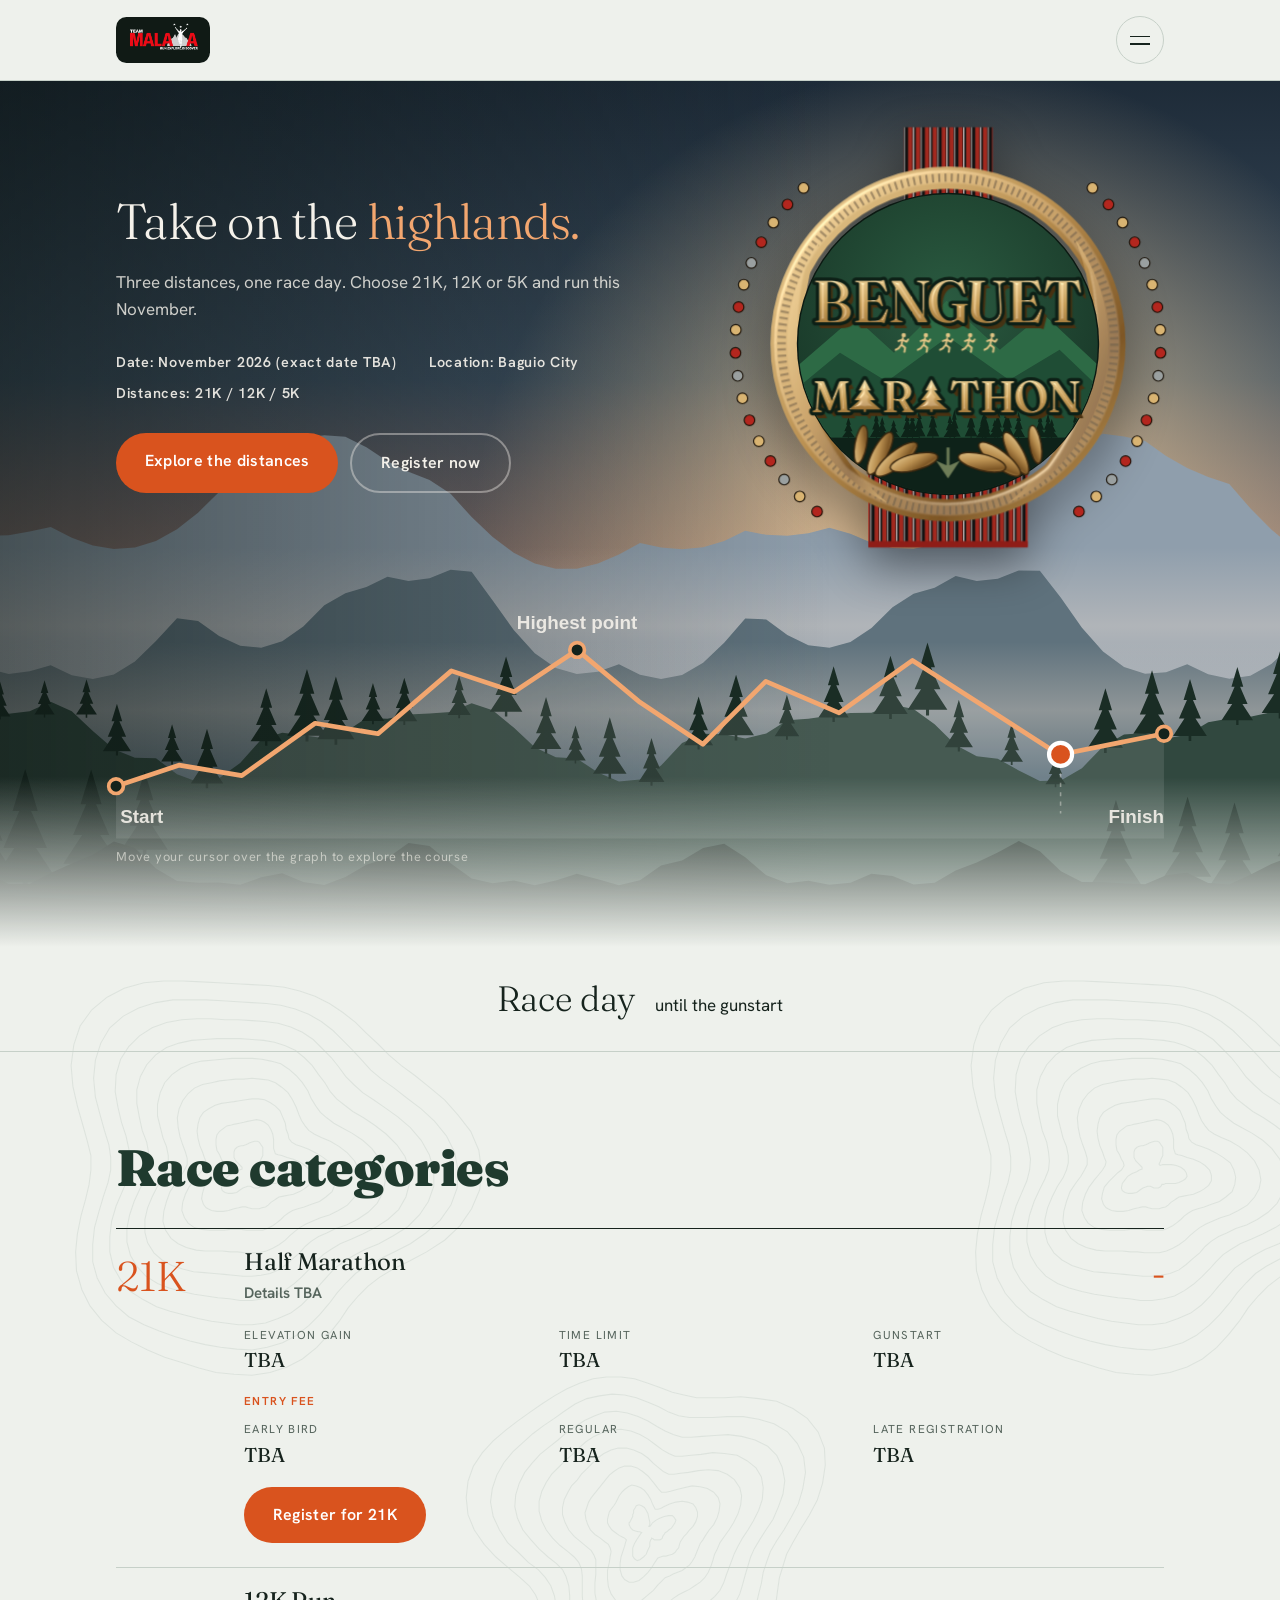
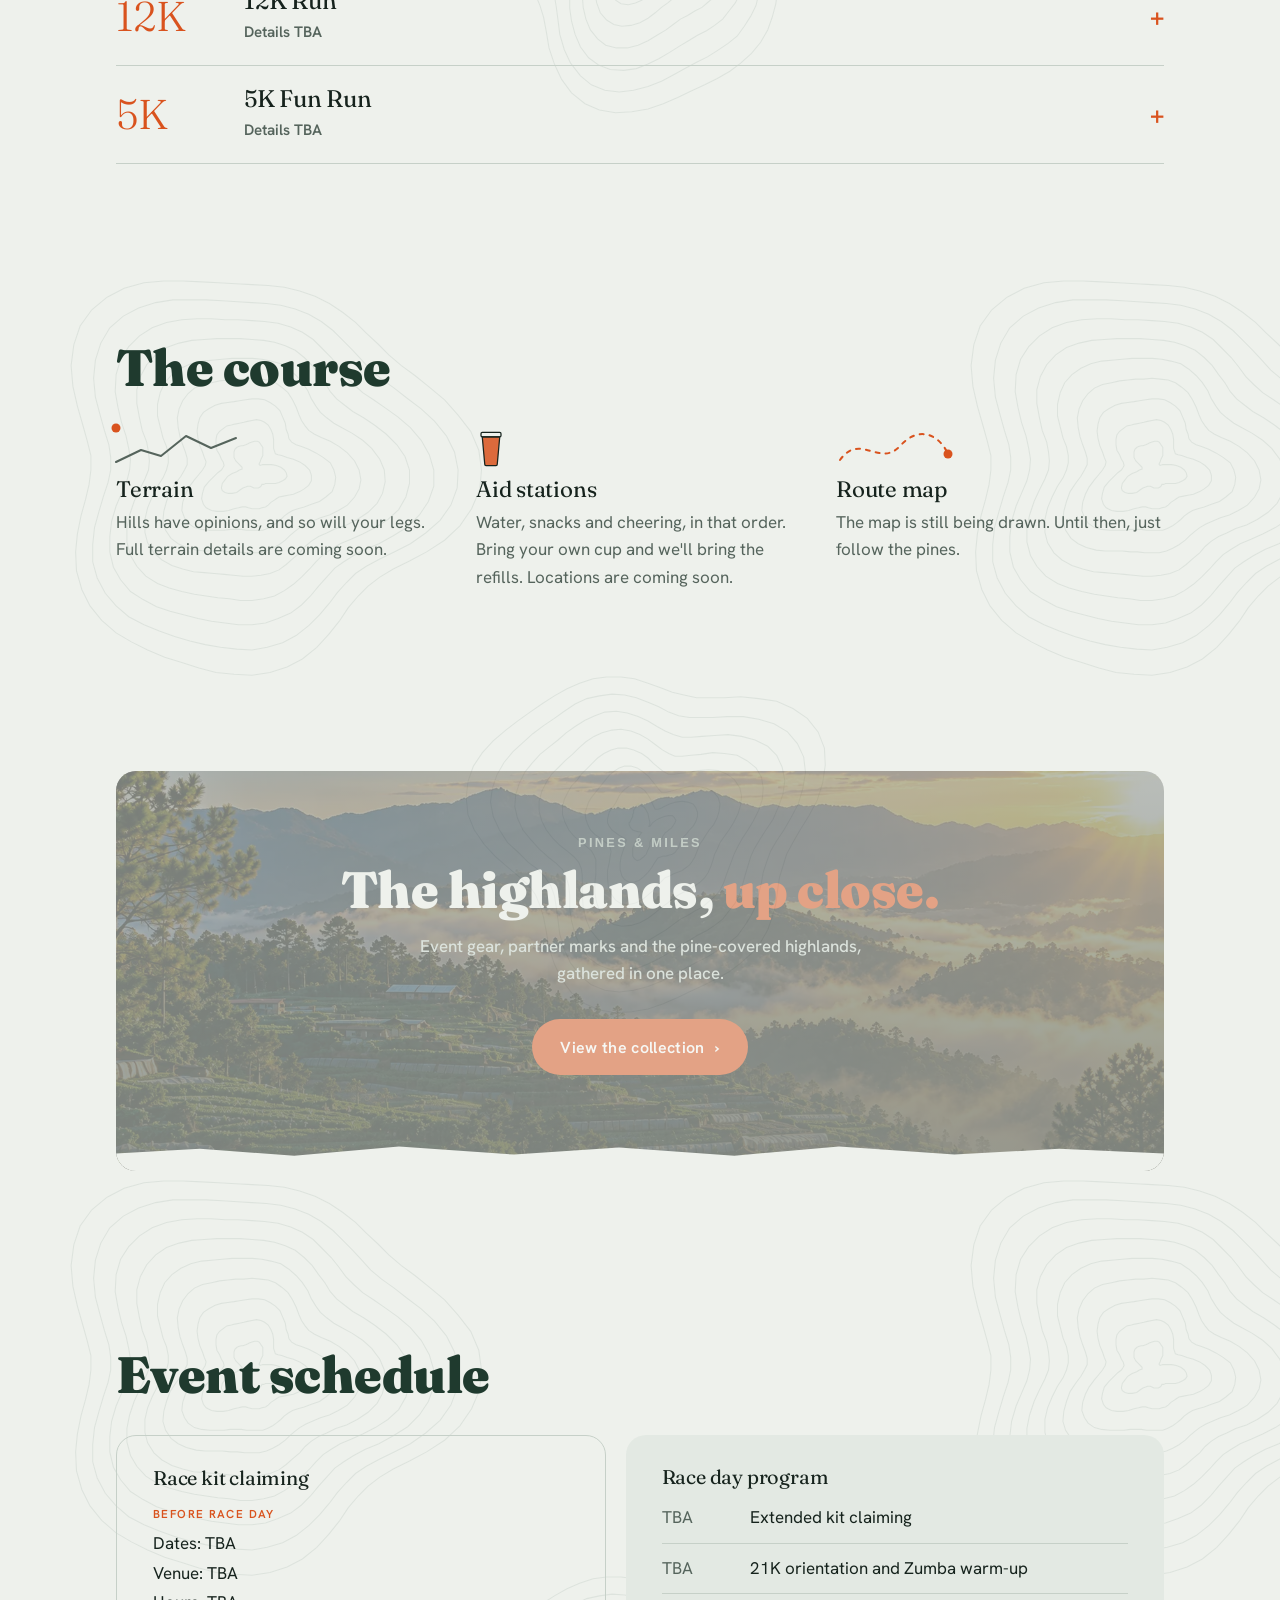
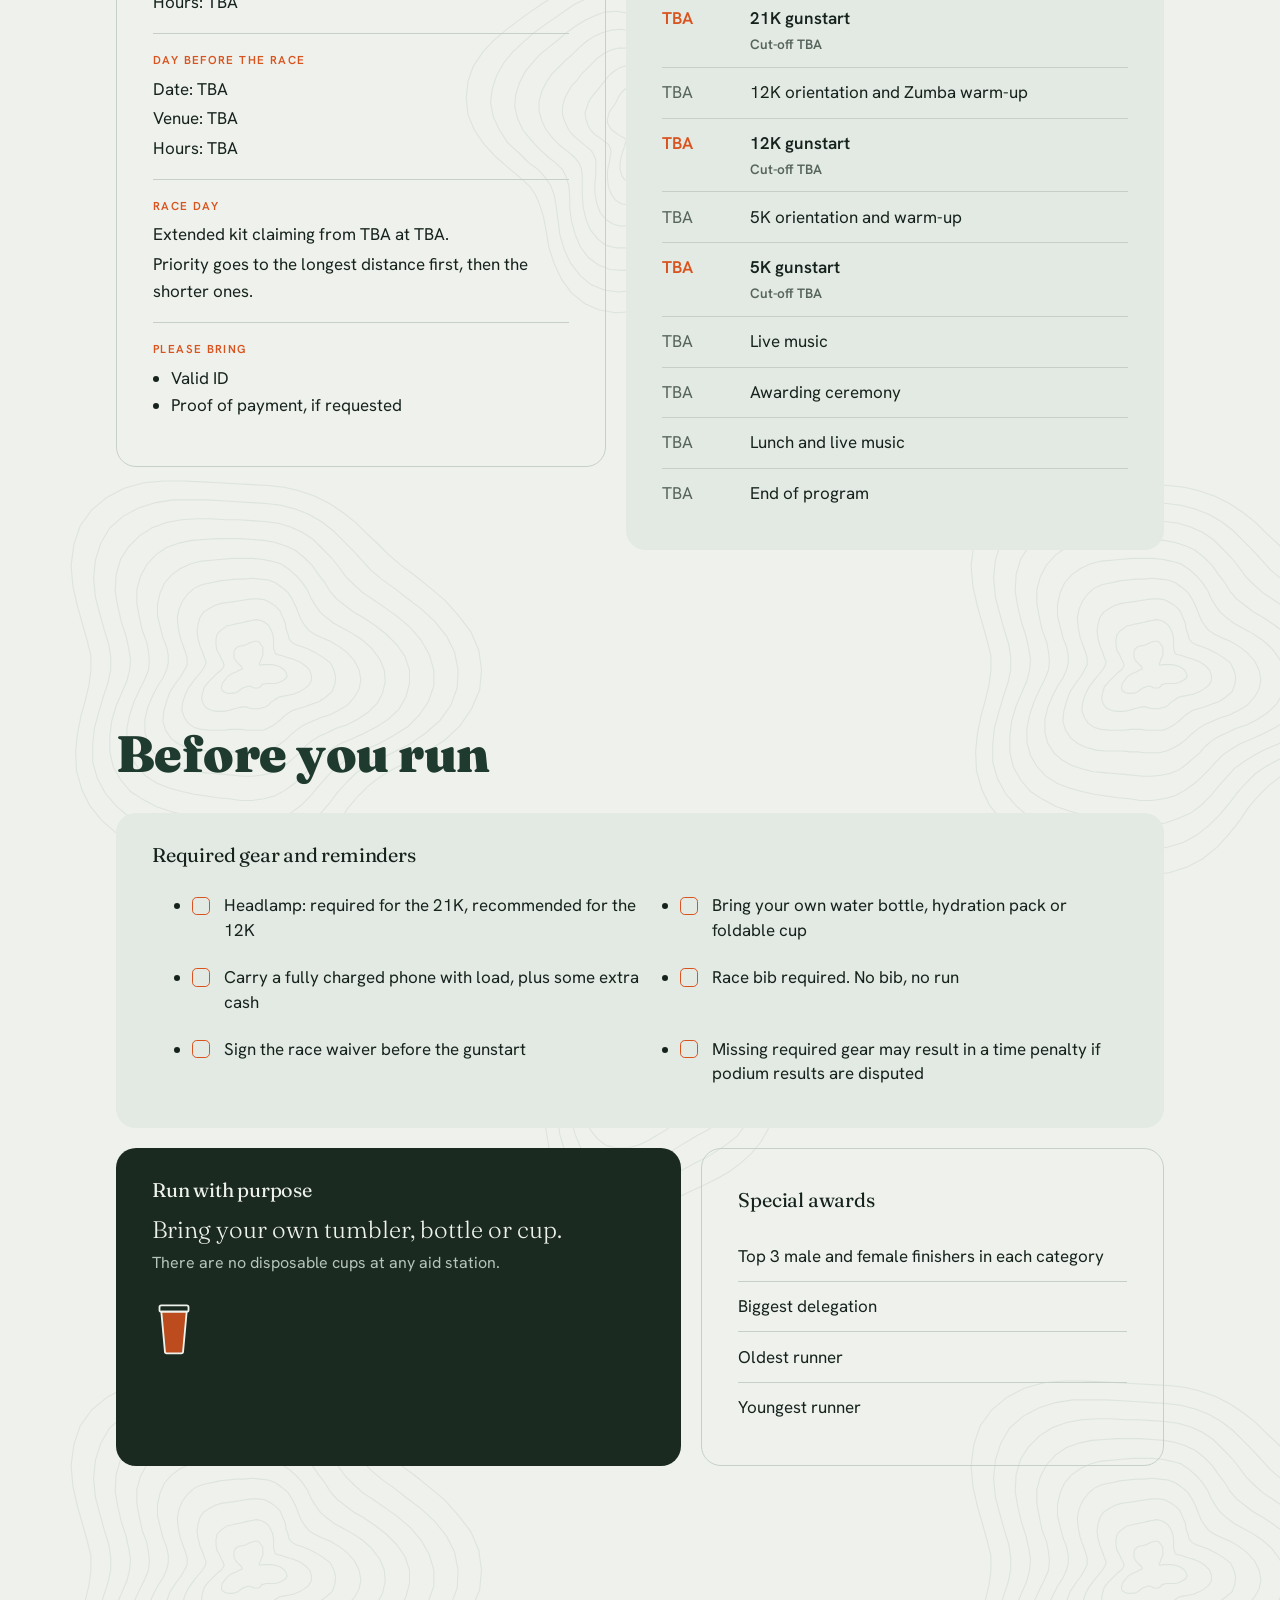
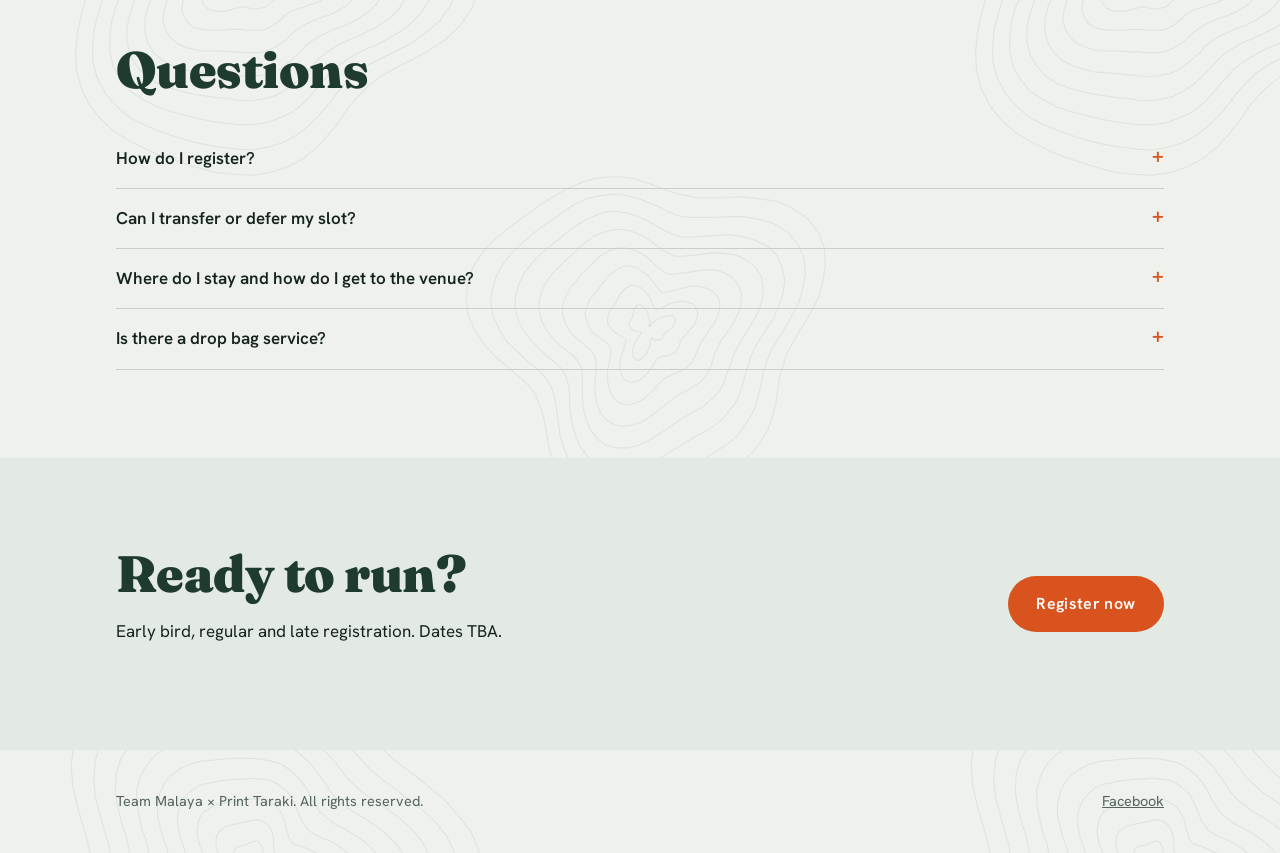
==== commit 9ff484fc: "mvp2" ====
--- a/index.html
+++ b/index.html
@@ -334,6 +334,139 @@
 .ftimer.show{transform:translate(-50%,0)}
 body.hh .ftimer{top:calc(env(safe-area-inset-top,0px) + .75rem)}
 @media (max-width:40rem){.ftimer{top:calc(env(safe-area-inset-top,0px) + 4.75rem)}body.hh .ftimer{top:calc(env(safe-area-inset-top,0px) + .6rem)}body.tf .totop{bottom:calc(1.25rem + env(safe-area-inset-bottom,0px))}}
+
+/* Distances: expandable details */
+.rd{padding:0;border-bottom:1px solid var(--line)}
+.rd summary{display:grid;grid-template-columns:6.5rem 1fr auto;gap:1rem 1.5rem;align-items:center;padding:1.25rem 0}
+.rd .d{font-family:"Fraunces",Georgia,serif;font-weight:300;font-size:2.6rem;color:var(--accent);line-height:1}
+.rd h3{font-size:1.5rem;margin:0 0 .25rem}
+.rd .rn em{font-style:normal;color:var(--muted);font-size:.95rem}
+.rd summary::after{float:none;font-size:1.6rem}
+.rs{display:grid;grid-template-columns:repeat(auto-fit,minmax(9rem,1fr));gap:1rem 1.5rem;margin:0 0 1.25rem 8rem}
+.rs dt{font-size:.72rem;letter-spacing:.12em;text-transform:uppercase;color:var(--muted)}
+.rs dd{margin:.2rem 0 0;font:400 1.25rem "Fraunces",Georgia,serif}
+.rd>.btn{margin:0 0 1.5rem 8rem}
+@media (max-width:40rem){.rd summary{grid-template-columns:4.5rem 1fr auto;gap:.75rem}.rd .d{font-size:2rem}.rs,.rd>.btn{margin-left:0}}
+
+/* Solid header, also at the very top */
+.bar{background:var(--bg);border-bottom:1px solid var(--line)}
+.bar .burger{background:var(--bg);border-color:var(--line)}
+.bar .burger span{background:var(--ink)}
+
+/* Hero title, fees, purpose */
+.hero .htitle{font:300 clamp(1.9rem,4.6vw,3.1rem)/1.08 "Fraunces",Georgia,serif;letter-spacing:-.015em;color:#F4F1EA;margin:0 0 1rem;opacity:0;transform:translateY(14px);animation:up .7s cubic-bezier(.2,.7,.2,1) .05s forwards}
+.hero .htitle em{font-style:normal;color:#F2A66F}
+.rl{margin:0 0 .6rem 8rem;font-size:.72rem;letter-spacing:.12em;text-transform:uppercase;color:var(--accent);font-weight:600}
+.rs.fee{margin-bottom:1.25rem}
+.purpose{border-left:3px solid var(--accent);padding-left:1.25rem}
+.grid .pp{color:var(--ink);font:400 1.15rem/1.3 "Fraunces",Georgia,serif;text-transform:uppercase;letter-spacing:.04em;margin:.6rem 0}
+@media (max-width:40rem){.rl{margin-left:0}}
+@media (prefers-reduced-motion:reduce){.hero .htitle{opacity:1;transform:none;animation:none}}
+
+/* Sentence-case purpose text */
+.grid .pp{text-transform:none;letter-spacing:0;font-size:1.3rem;line-height:1.35}
+
+/* Before you run: minimal motion */
+#rules .grid h3{display:flex;align-items:center;justify-content:space-between;gap:1rem;min-height:2.6rem}
+.grid ul.chk{list-style:none;padding:0}
+.chk li{position:relative;padding-left:2rem;margin:.65rem 0;line-height:1.45}
+.chk li::before{content:"";position:absolute;left:0;top:.2rem;width:1.15rem;height:1.15rem;border:1.5px solid var(--accent);border-radius:.3rem;background:var(--accent);transition:background .3s calc(var(--n)*.12s + .3s)}
+.chk li::after{content:"";position:absolute;left:.42rem;top:.3rem;width:.3rem;height:.6rem;border:solid var(--onaccent);border-width:0 2px 2px 0;transform:rotate(45deg) scale(1);transition:transform .25s calc(var(--n)*.12s + .3s)}
+.wtr{transform:scaleY(.65);transform-box:fill-box;transform-origin:bottom;transition:transform 1.3s ease .35s}
+.pod rect{transform-box:fill-box;transform-origin:bottom;transition:transform .6s cubic-bezier(.2,.8,.2,1)}
+.pod rect:nth-child(1){transition-delay:.45s}.pod rect:nth-child(2){transition-delay:.6s}.pod rect:nth-child(3){transition-delay:.3s}
+.br-gear.tkjs:not(.tk) .chk li::before{background:transparent}
+.br-gear.tkjs:not(.tk) .chk li::after{transform:rotate(45deg) scale(0)}
+.br-purpose.tkjs:not(.tk) .wtr,.br-awards.tkjs:not(.tk) .pod rect{transform:scaleY(0)}
+@media (prefers-reduced-motion:reduce){#rules *,#rules *::before,#rules *::after{transition:none!important}}
+
+/* Before you run: new layout */
+.br{display:grid;gap:1.25rem}
+.br-row{display:grid;grid-template-columns:1.1fr .9fr;gap:1.25rem}
+.br-gear,.br-purpose,.br-awards{border-radius:1.25rem;padding:2rem 2.25rem}
+.br h3{margin:0 0 1rem}
+.br-gear{background:var(--panel)}
+.br-gear .chk{display:grid;grid-template-columns:repeat(2,minmax(0,1fr));gap:.1rem 2.5rem;margin:0}
+.chk li{color:var(--ink)}
+.br-purpose{background:#1A2A21;color:#EEF1EC;display:flex;gap:1.5rem;align-items:flex-start}
+.br-purpose h3{color:#EEF1EC;margin-bottom:.75rem}
+.br-purpose .cup{flex:none}
+.br-purpose .cup path,.br-purpose .cup rect:not(.wtr){stroke:#EEF1EC}
+.br-purpose .pp{font:300 1.5rem/1.3 "Fraunces",Georgia,serif;color:#EEF1EC;margin:.4rem 0}
+.br-purpose .pp+.pp{font:400 1rem/1.5 "Hanken Grotesk",sans-serif;color:#B7C4BC}
+.br-awards{border:1px solid var(--line)}
+.ah{display:flex;justify-content:space-between;align-items:center;gap:1rem;margin-bottom:.75rem}
+.ah h3{margin:0}
+.aw{list-style:none;margin:0;padding:0}
+.aw li{padding:.7rem 0;border-top:1px solid var(--line)}
+.aw li:first-child{border-top:0}
+@media (max-width:48rem){.br-row{grid-template-columns:1fr}.br-gear .chk{grid-template-columns:1fr}.br-gear,.br-purpose,.br-awards{padding:1.5rem}}
+
+/* Gallery section: stand-in photo background */
+.gt{background:#141A15 url("[data-uri]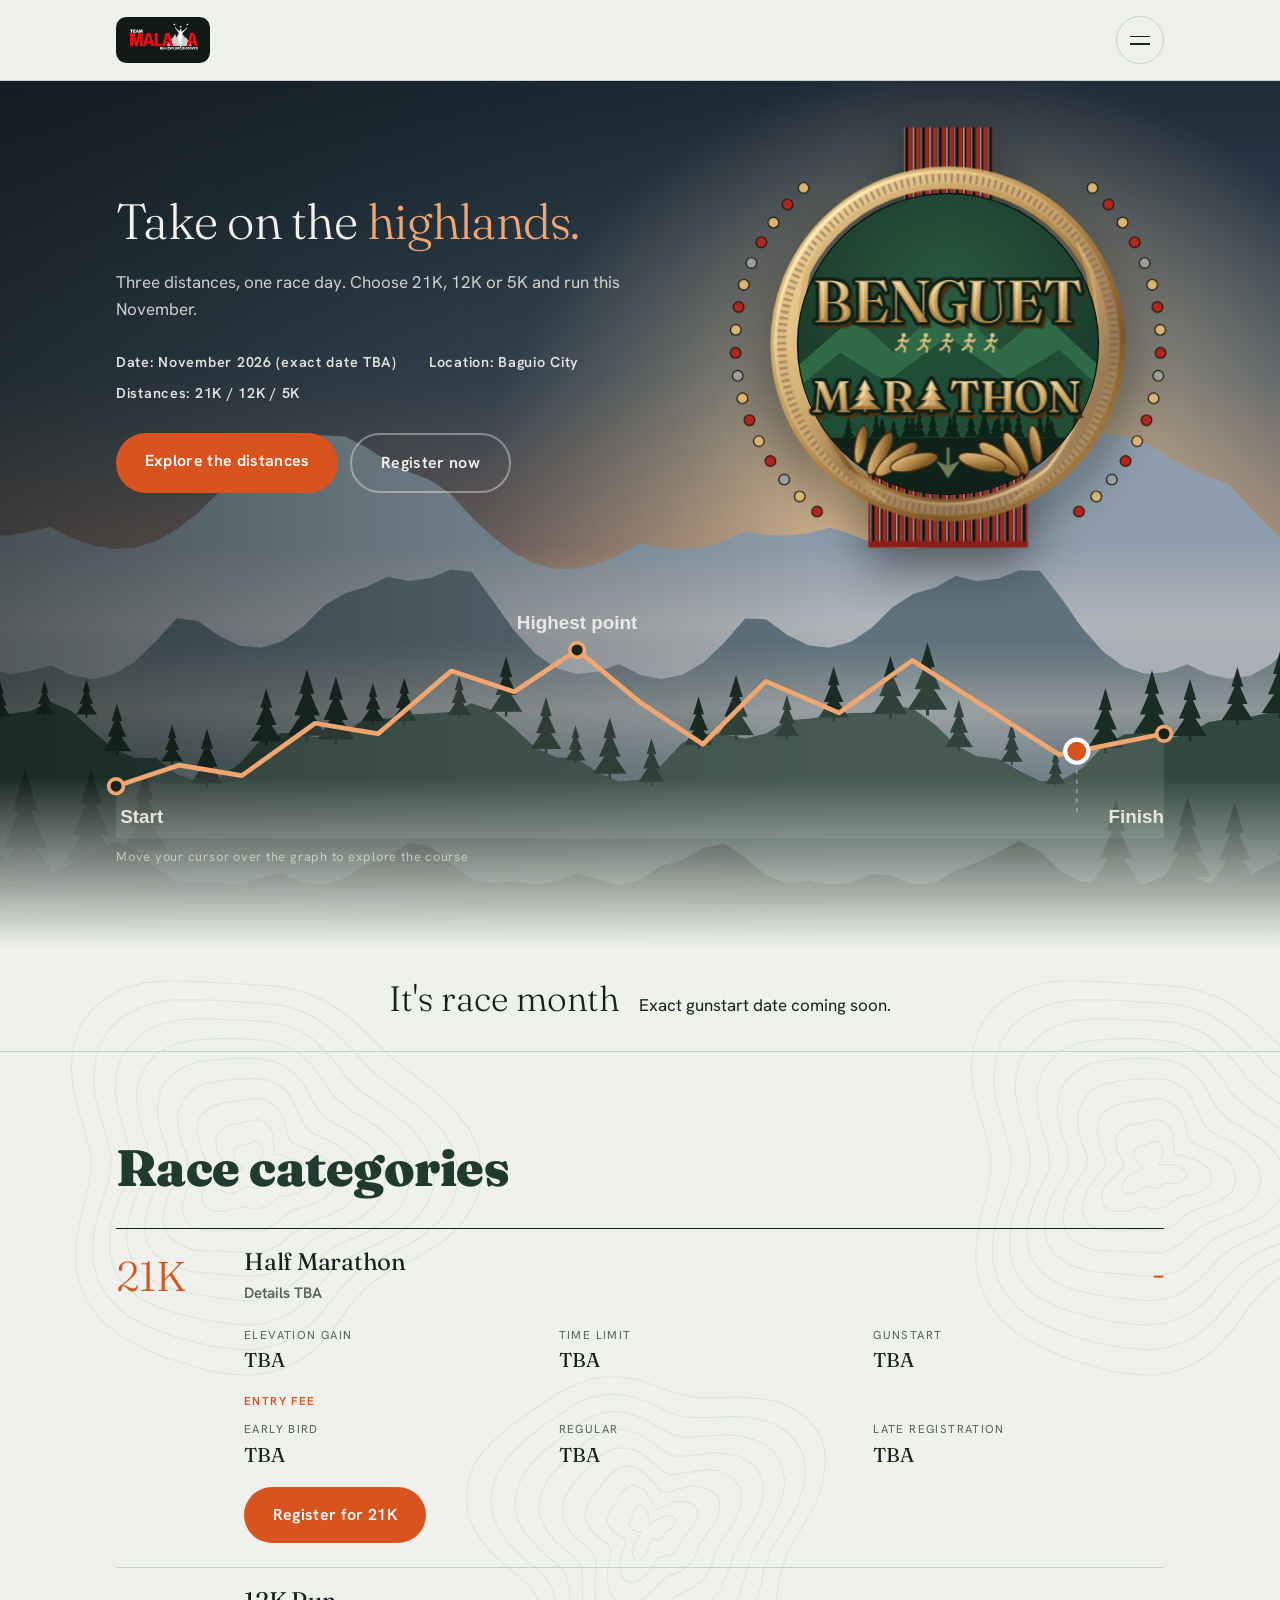
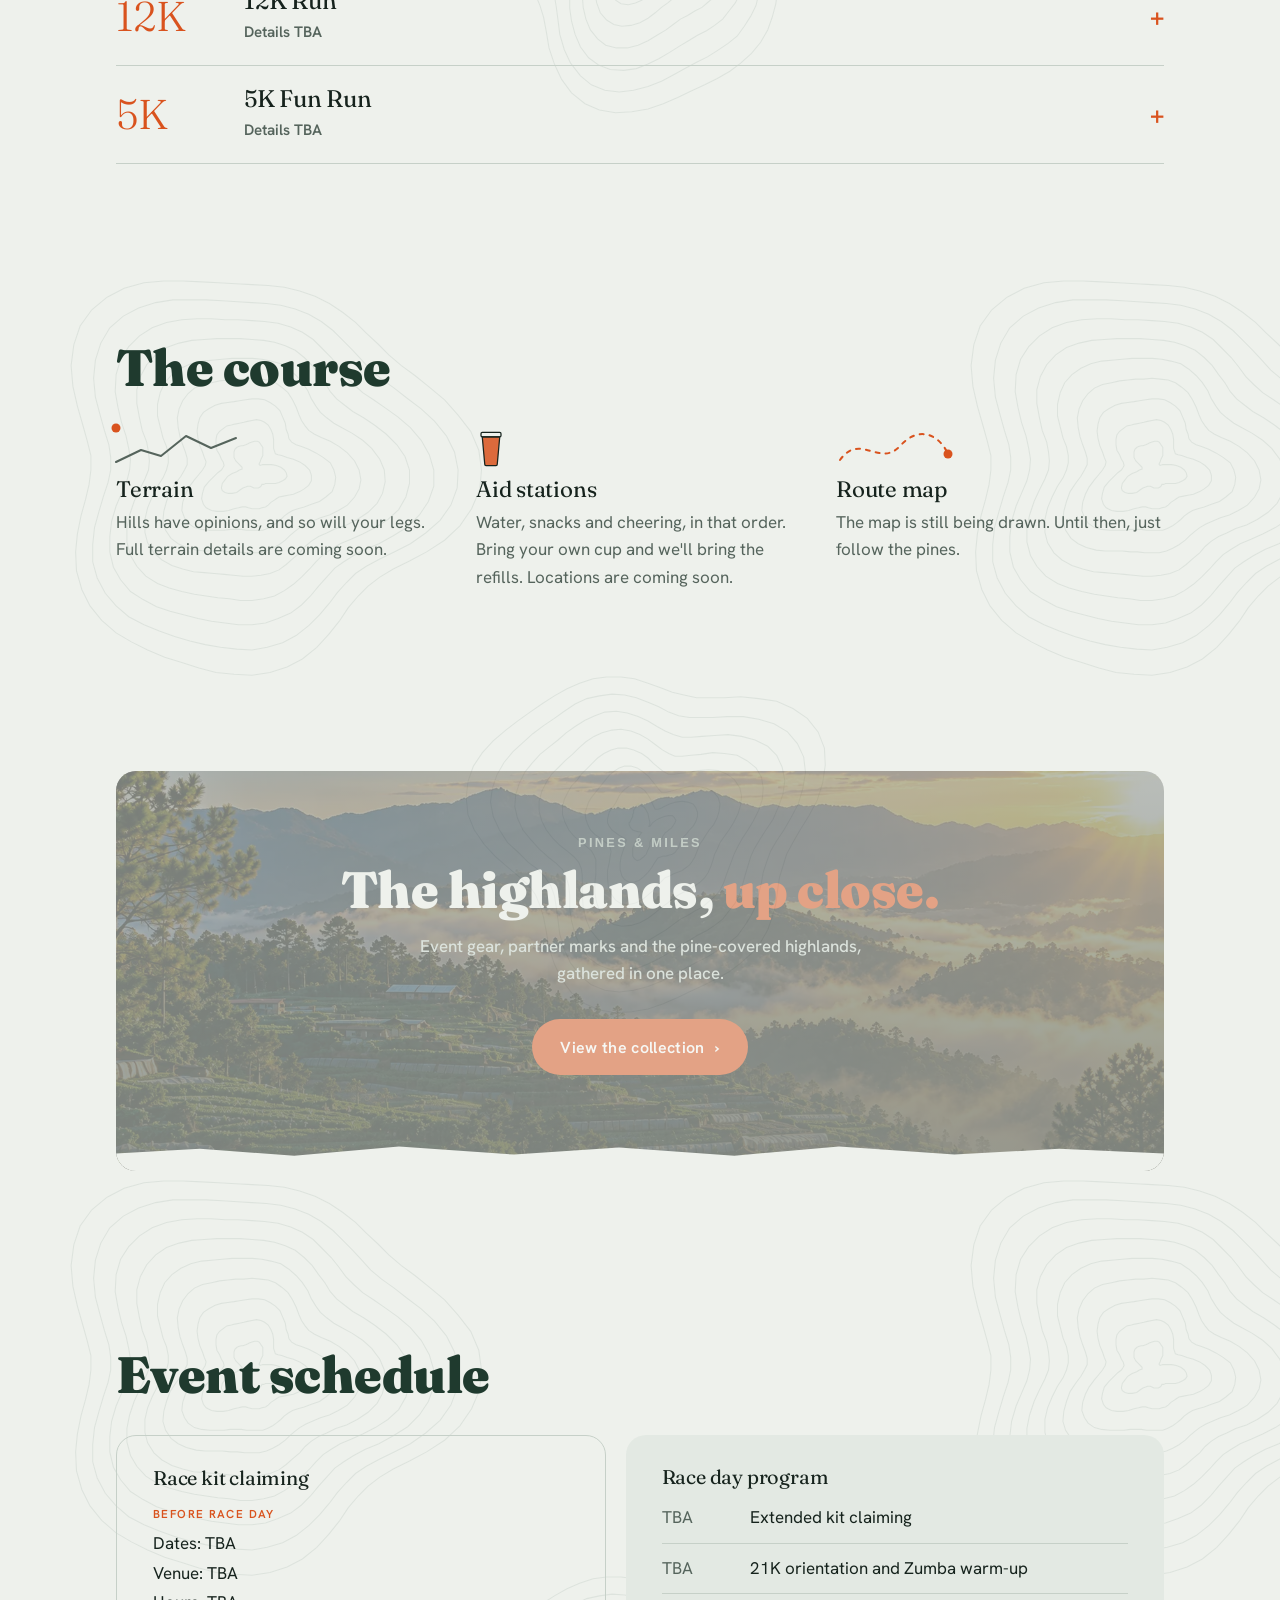
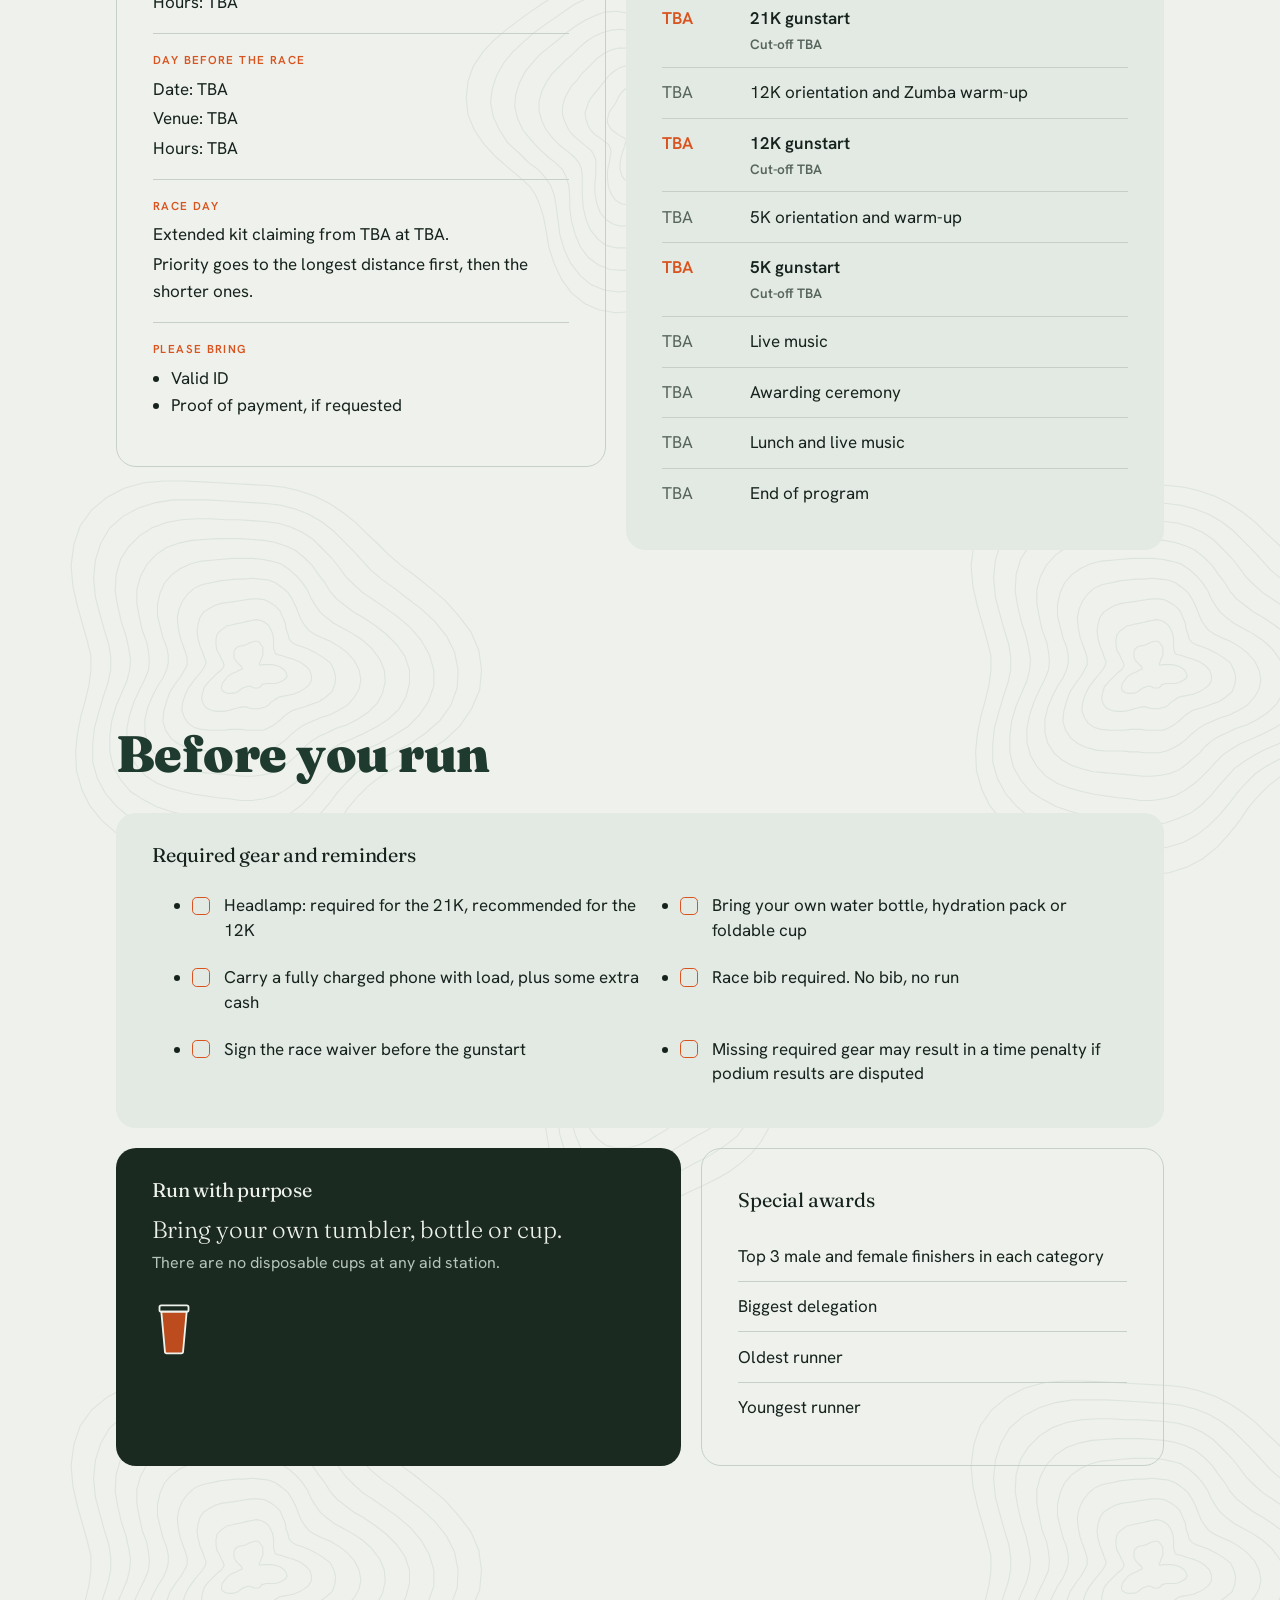
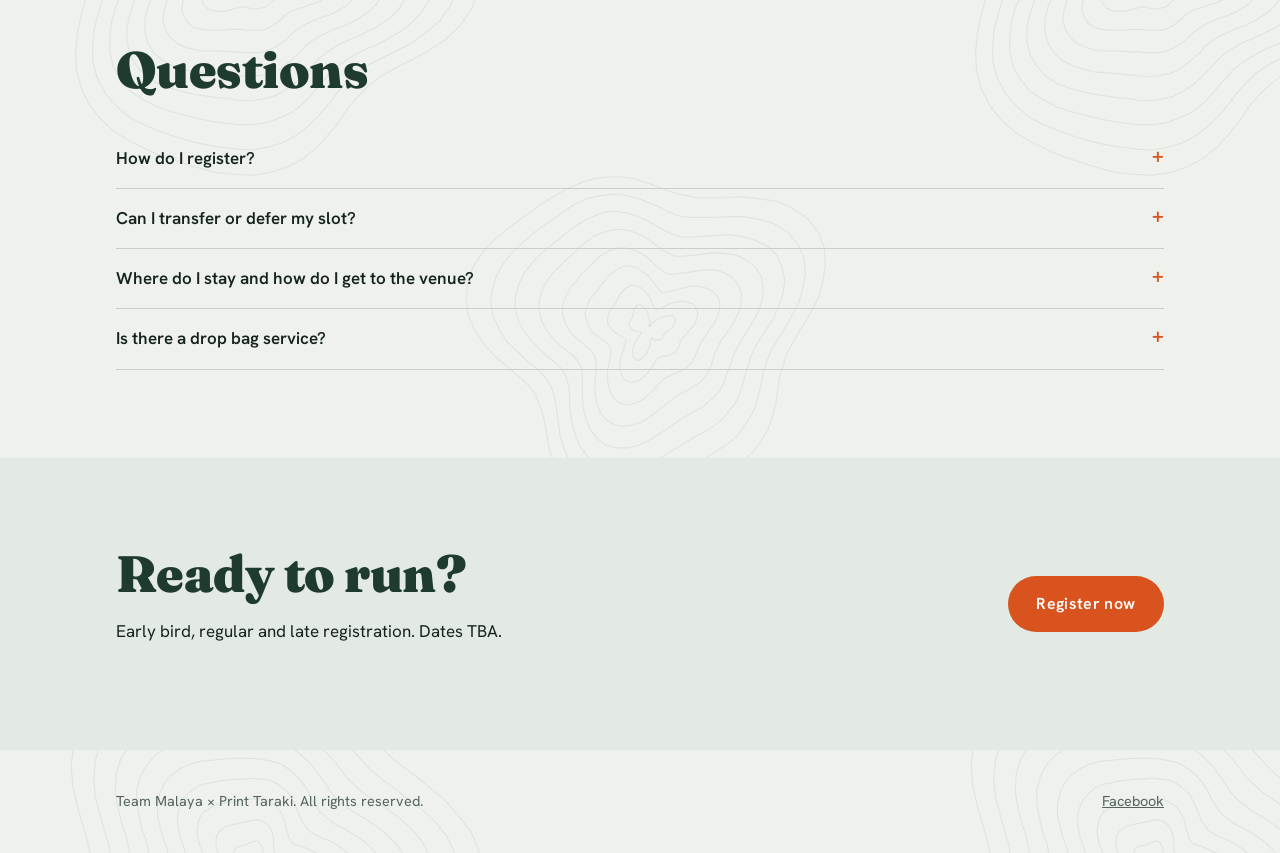
==== commit 4d399476: "mvp2" ====
--- a/index.html
+++ b/index.html
@@ -550,7 +550,7 @@
   <div class="count" role="timer" aria-live="off">
     <div class="wrap">
       <div id="cd"><b>--</b><span class="u">days</span><b>--</b><span class="u">hours</span><b>--</b><span class="u">minutes</span></div>
-      <div>until the gunstart</div>
+      <div id="cdl">until race month. The exact gunstart is still tying its shoelaces.</div>
     </div>
   </div>
 
@@ -649,7 +649,7 @@
 <dialog id="lb" aria-label="Photo viewer"><button class="x" aria-label="Close photo">&times;</button><div id="lbc"></div></dialog>
 
 <button class="totop" id="totop" type="button" aria-label="Back to top"><svg viewBox="0 0 24 24" width="22" height="22" fill="none" stroke="currentColor" stroke-width="2" stroke-linecap="round" stroke-linejoin="round" aria-hidden="true"><path d="M12 19V5M5 12l7-7 7 7"/></svg></button>
-<div class="ftimer" id="ftimer" role="timer" aria-label="Countdown to gunstart"><span class="fl">Gunstart</span><span id="ftv"></span></div>
+<div class="ftimer" id="ftimer" role="timer" aria-label="Countdown to race month"><span class="fl">Race month in</span><span id="ftv"></span></div>
 <footer><div class="wrap">
   <span>Team Malaya × Print Taraki. All rights reserved.</span>
   <span><a href="https://www.facebook.com/teammalaya.org" target="_blank" rel="noopener">Facebook</a></span>
@@ -662,7 +662,7 @@
   function pad(n){return String(n).padStart(2,"0")}
   function tick(){
     var ms=target-new Date();
-    if(ms<=0){el.innerHTML="<b>Race day</b>";return}
+    if(ms<=0){el.innerHTML="<b>It's race month</b>";var l=document.getElementById("cdl");if(l)l.textContent="Exact gunstart date coming soon.";return}
     var d=Math.floor(ms/864e5),h=Math.floor(ms%864e5/36e5),m=Math.floor(ms%36e5/6e4);var sc=Math.floor(ms%6e4/1e3);
     var bm=(window._lm!==undefined&&window._lm!==m)?" class='bump'":"";window._lm=m;
     el.innerHTML="<b>"+d+"</b><span class='u'>days</span><b>"+pad(h)+"</b><span class='u'>hours</span><b"+bm+">"+pad(m)+"</b><span class='u'>minutes</span><b>"+pad(sc)+"</b><span class='u'>seconds</span>";
@@ -825,7 +825,7 @@
   var f=document.getElementById("ftimer"),v=document.getElementById("ftv"),c=document.querySelector(".count"),T=window._target,busy=false;
   function pad(n){return String(n).padStart(2,"0")}
   function render(){
-    var ms=T-new Date();if(ms<=0){v.innerHTML="<b>Race day</b>";return}
+    var ms=T-new Date();if(ms<=0){v.innerHTML="<b>Race month</b>";return}
     var d=Math.floor(ms/864e5),h=Math.floor(ms%864e5/36e5),m=Math.floor(ms%36e5/6e4),s=Math.floor(ms%6e4/1e3);
     v.innerHTML="<b>"+d+"</b><i>d</i><b>"+pad(h)+"</b><i>h</i><b>"+pad(m)+"</b><i>m</i><b>"+pad(s)+"</b><i>s</i>";
   }
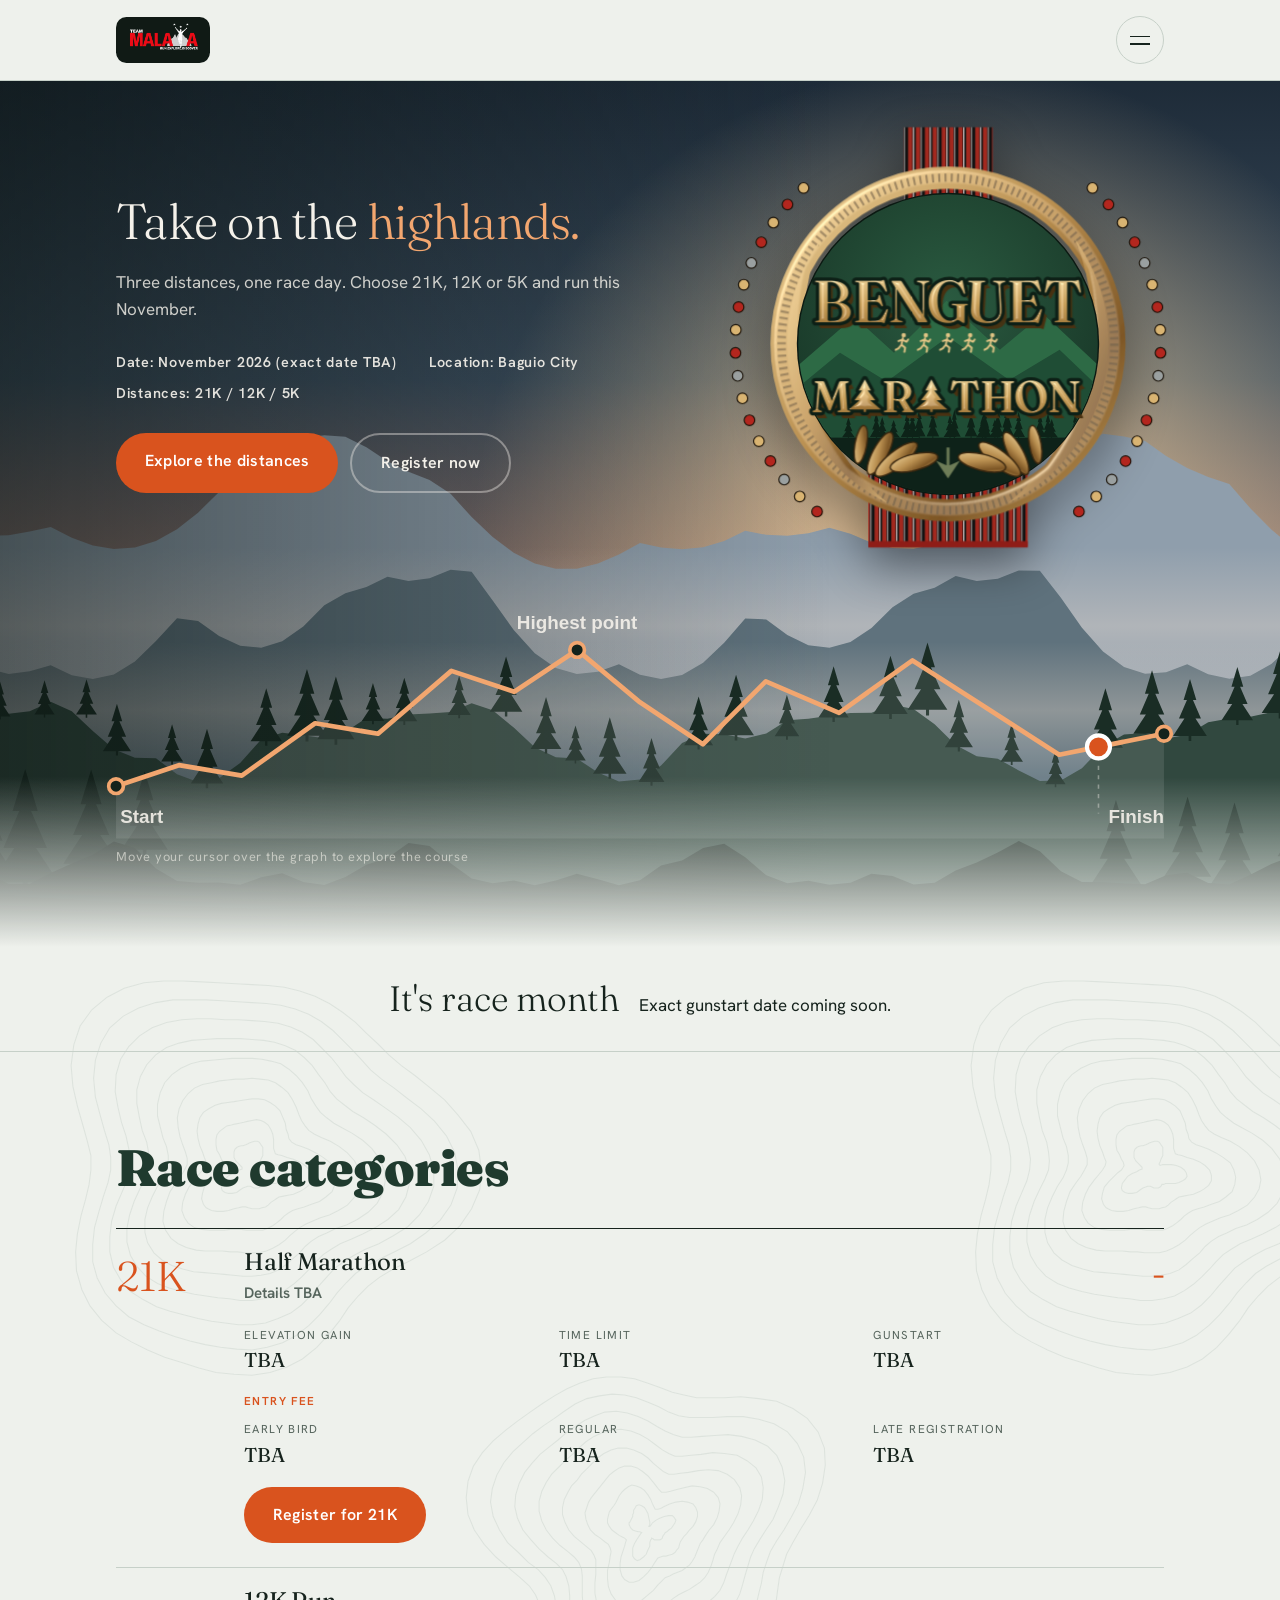
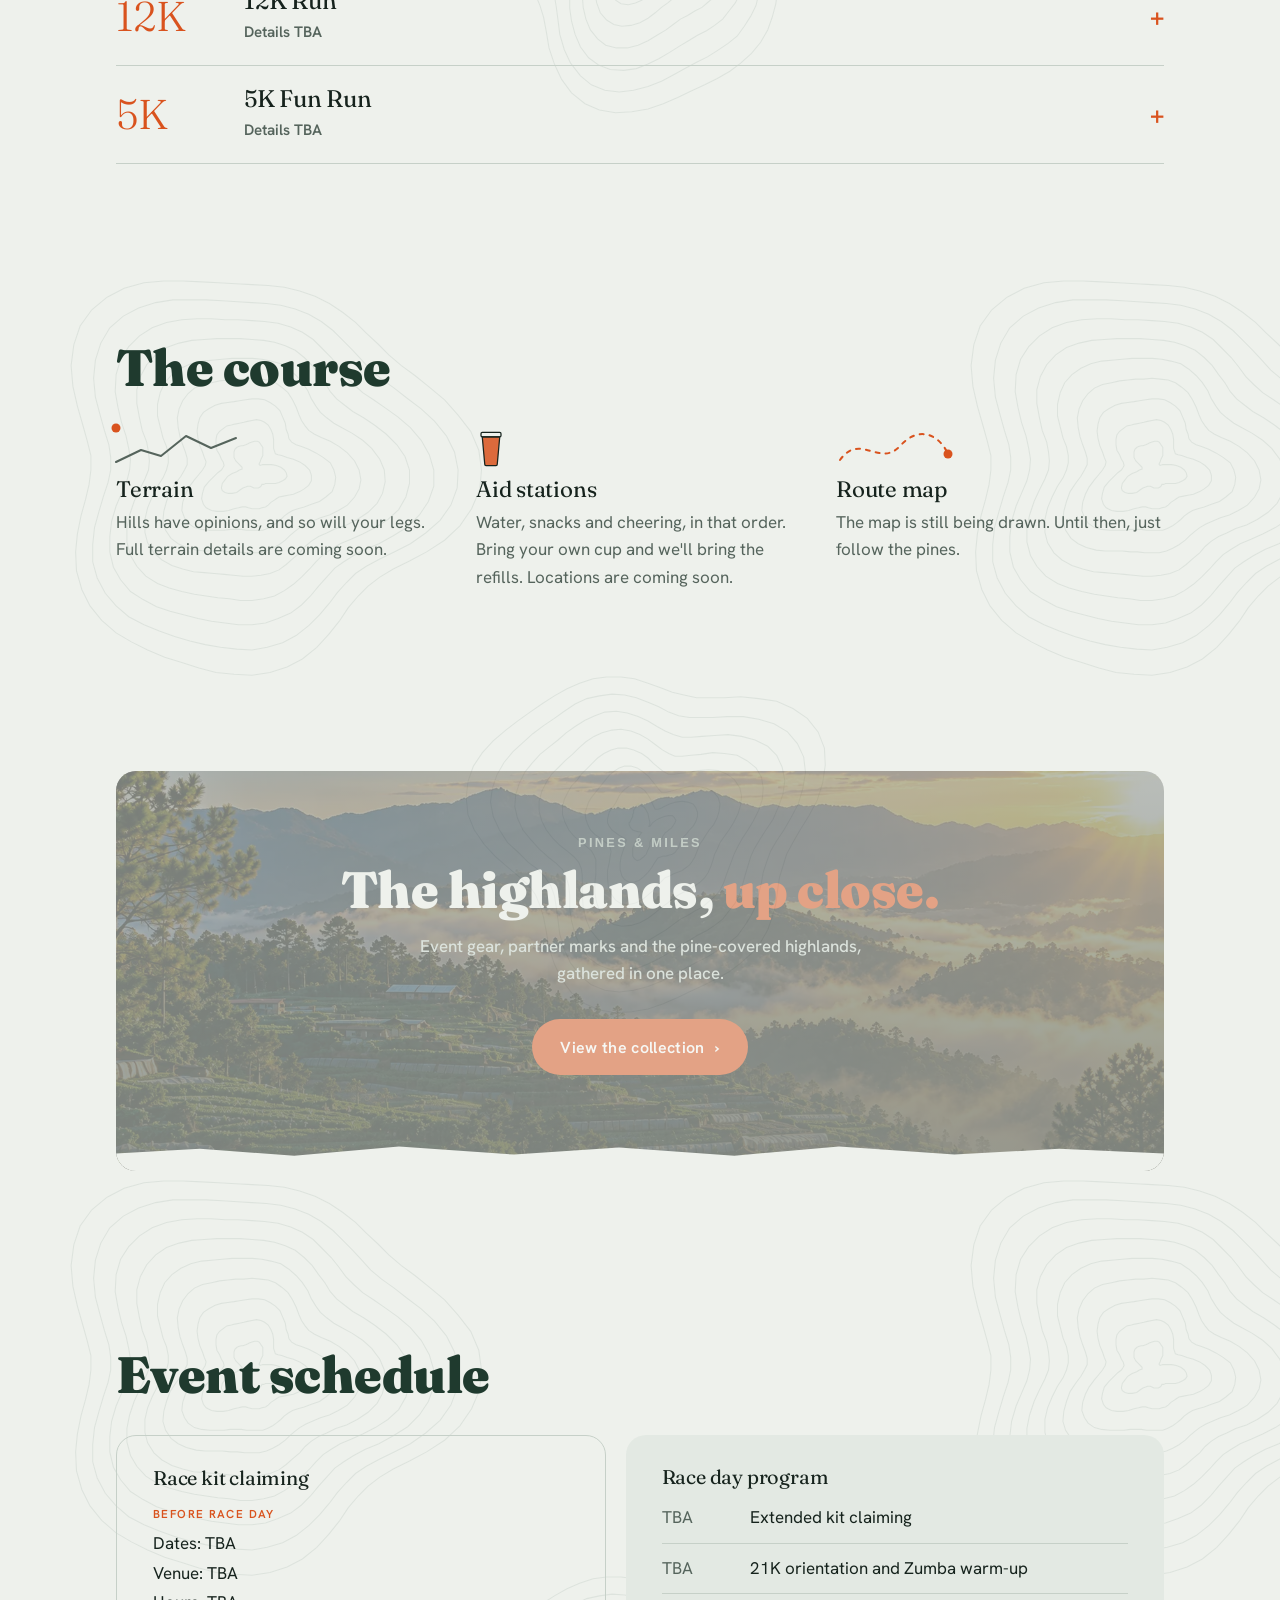
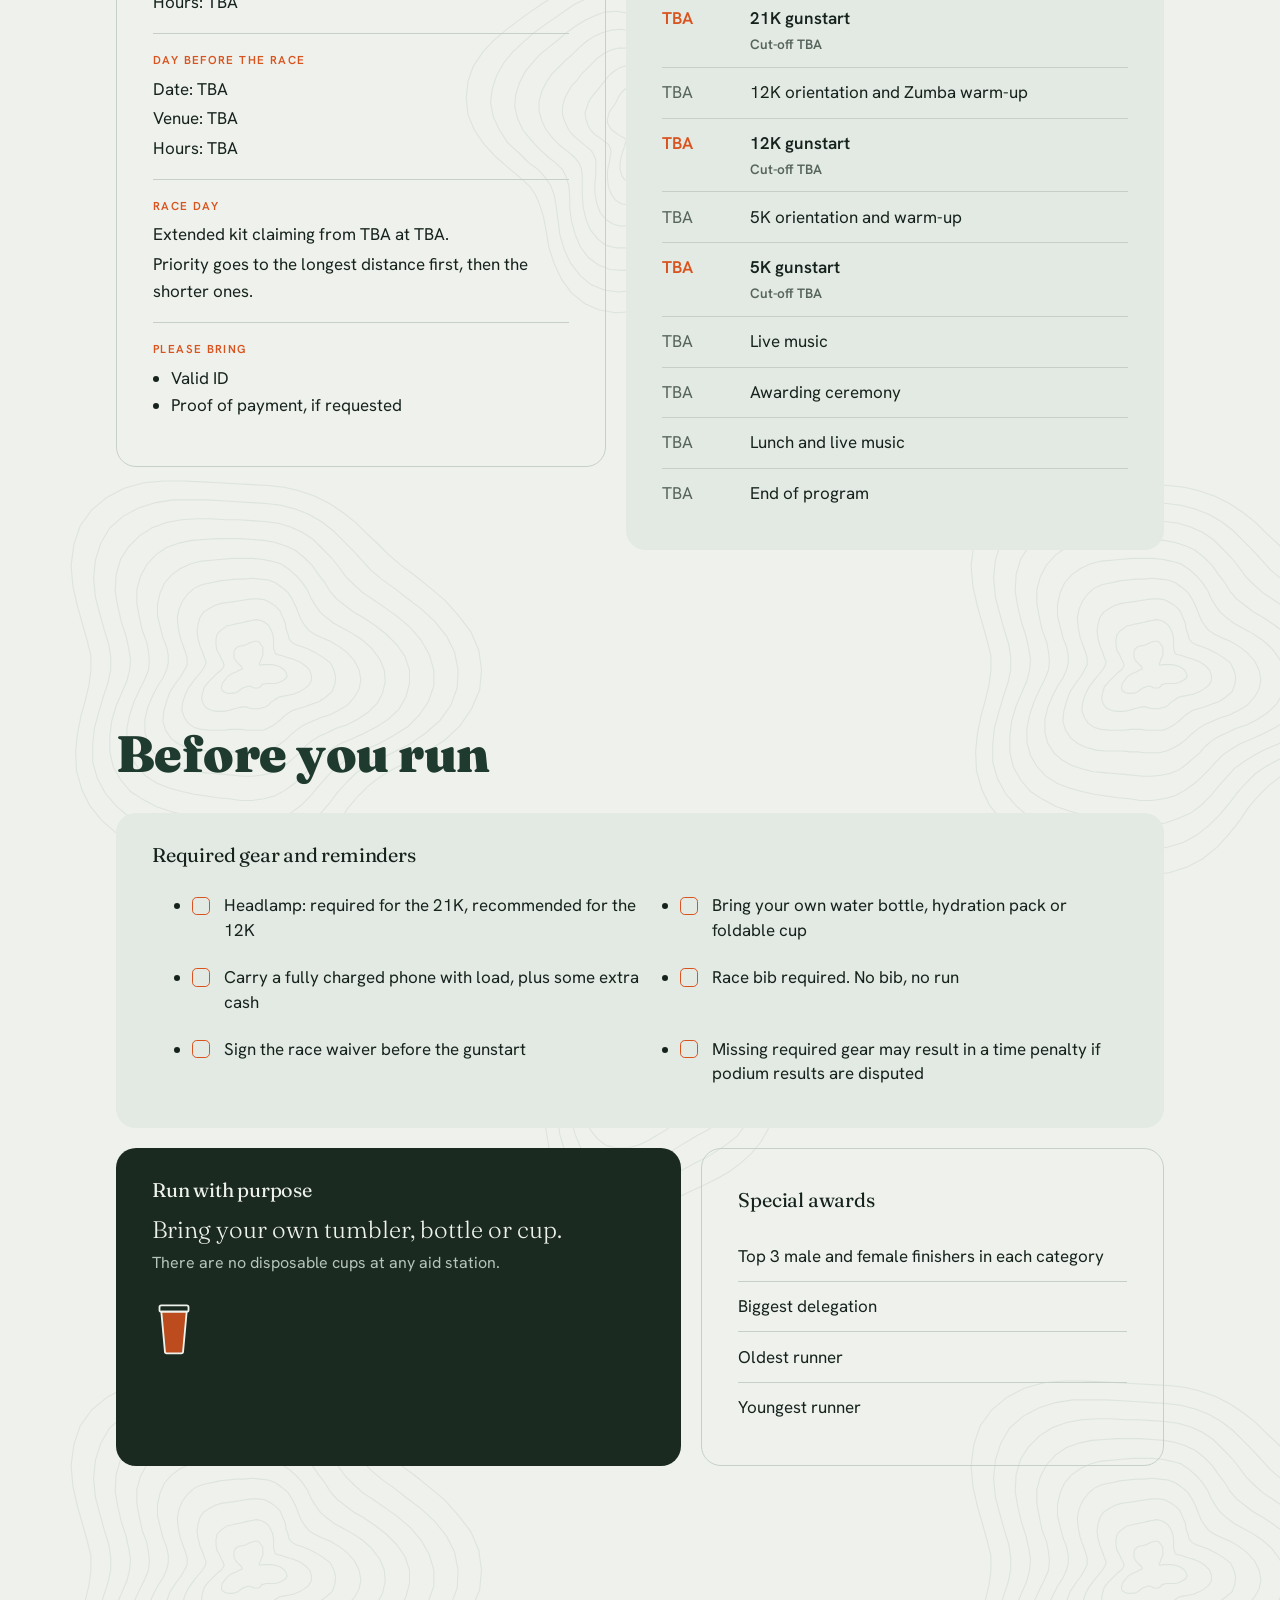
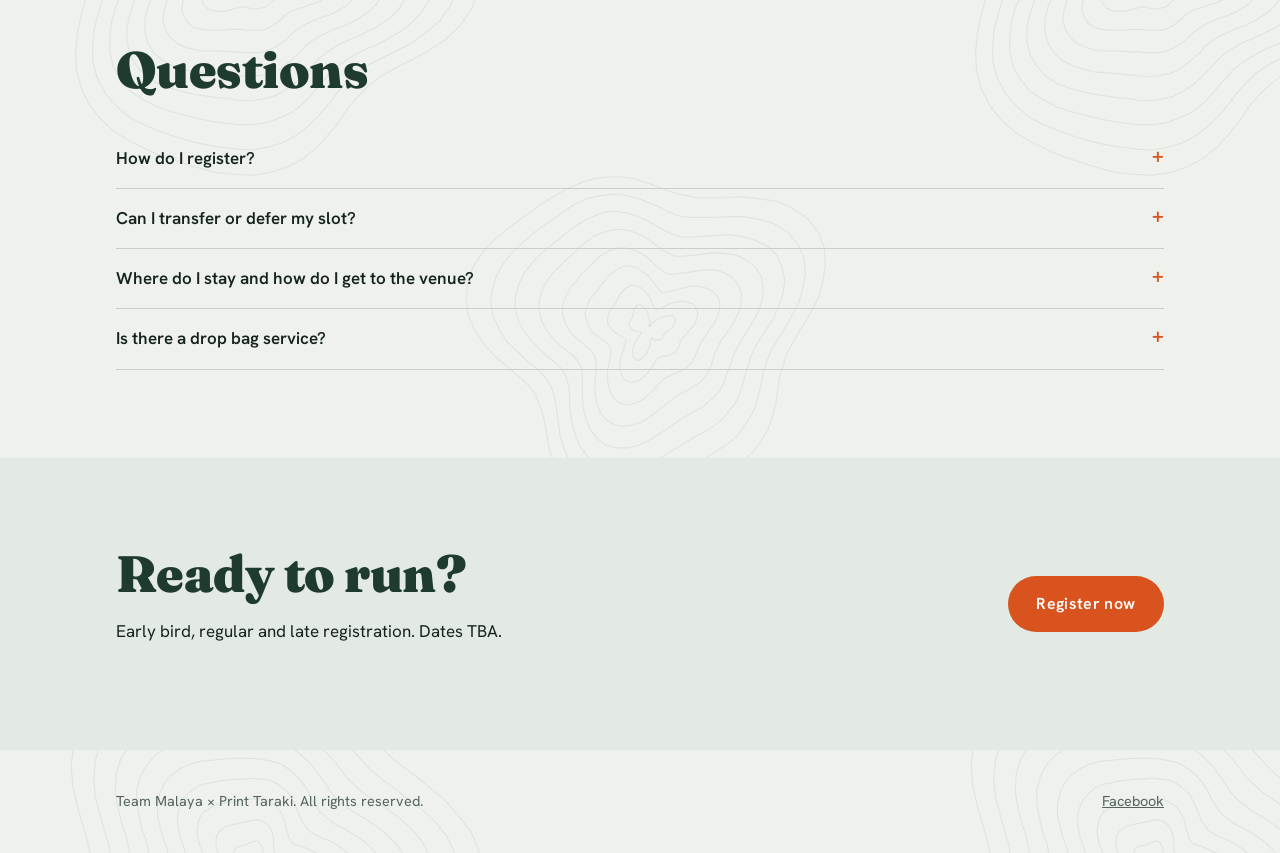
==== commit 1e36b339: "mvp2" ====
--- a/index.html
+++ b/index.html
@@ -550,7 +550,7 @@
   <div class="count" role="timer" aria-live="off">
     <div class="wrap">
       <div id="cd"><b>--</b><span class="u">days</span><b>--</b><span class="u">hours</span><b>--</b><span class="u">minutes</span></div>
-      <div id="cdl">until race month. The exact gunstart is still tying its shoelaces.</div>
+      <div id="cdl">until race month.</div>
     </div>
   </div>
 
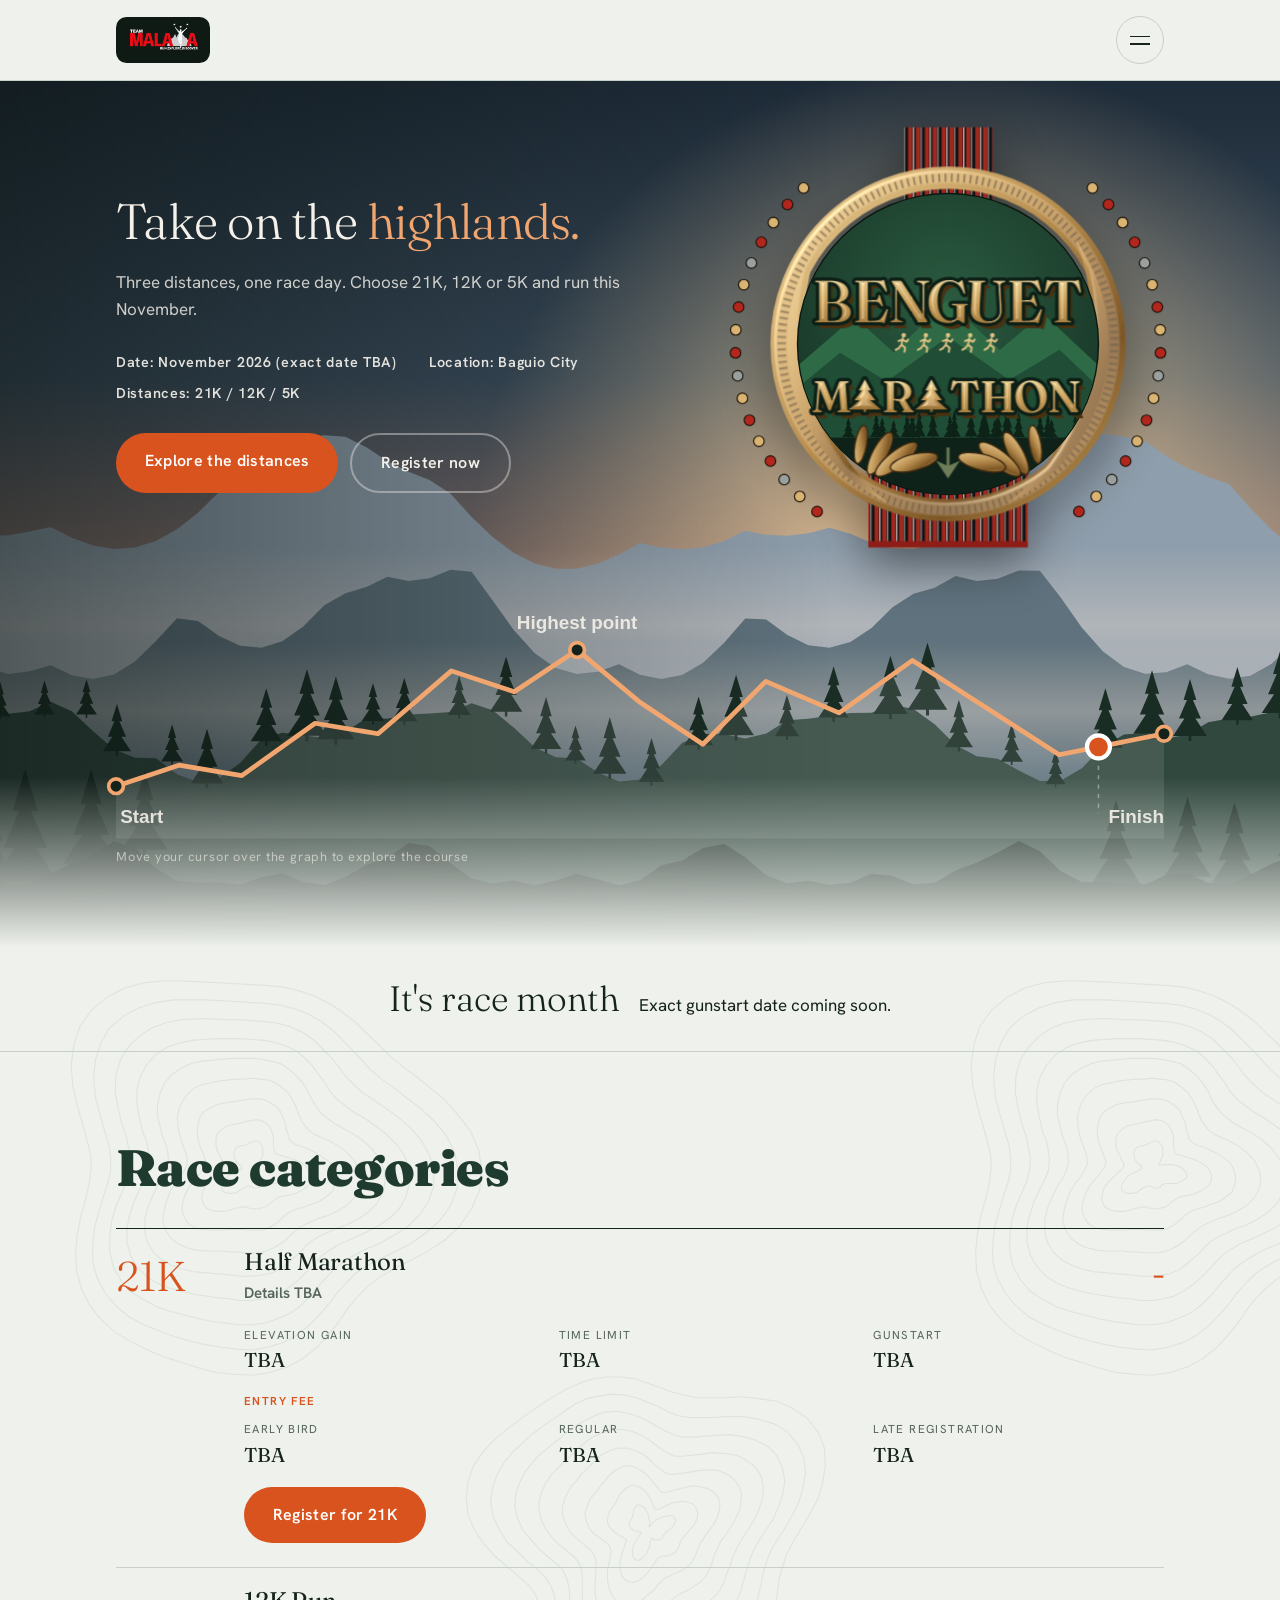
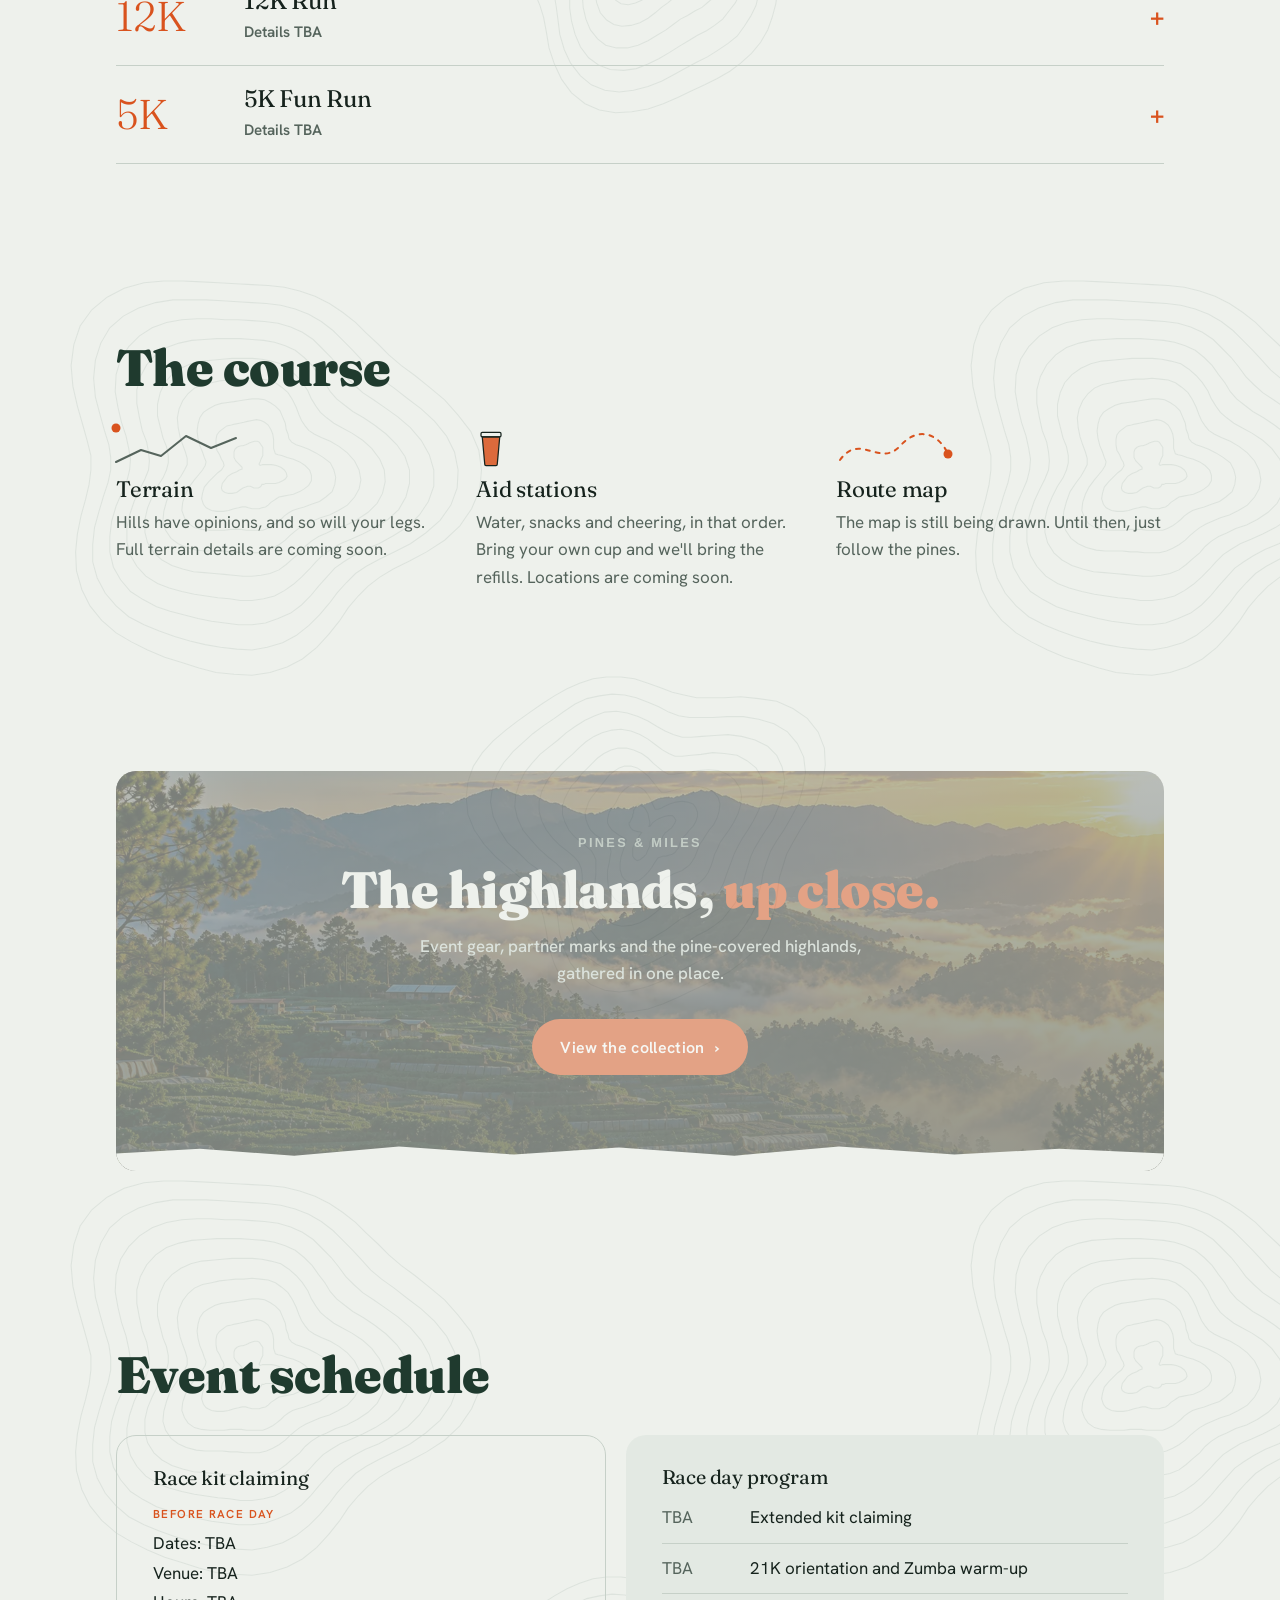
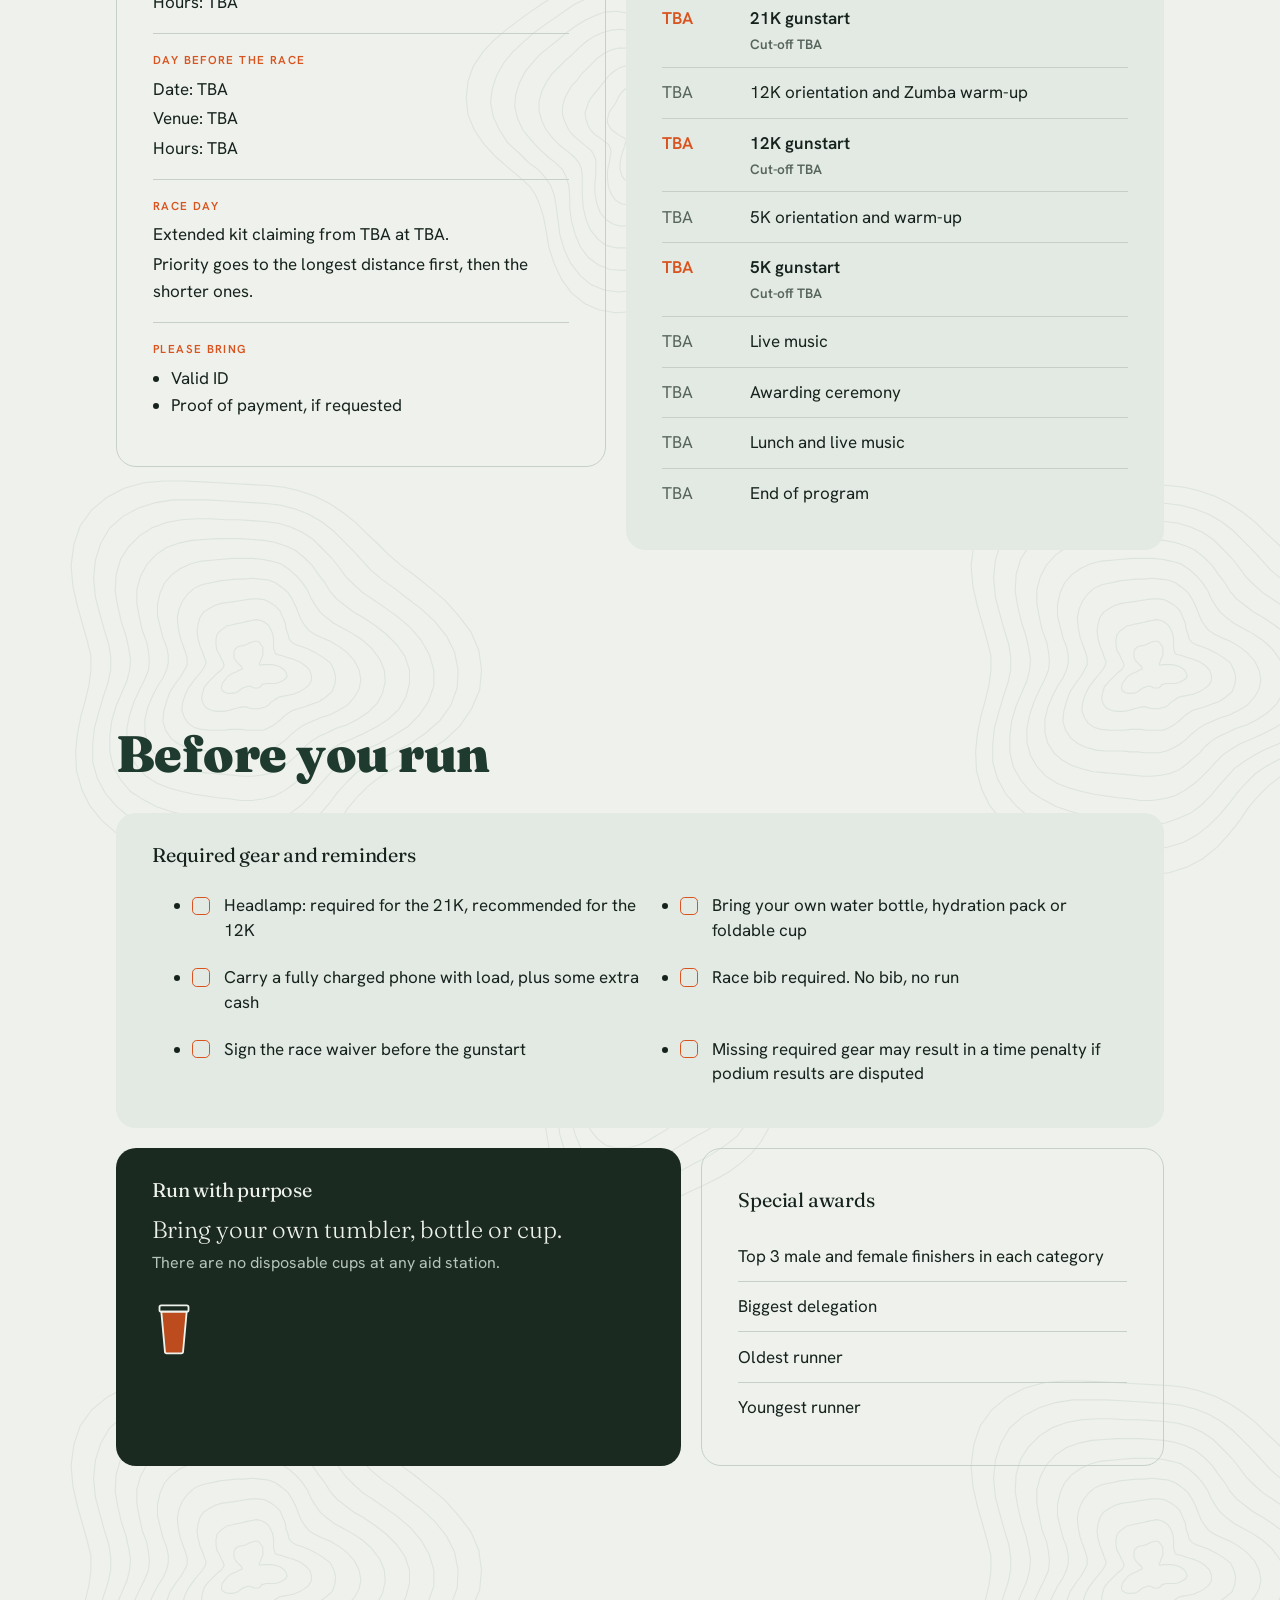
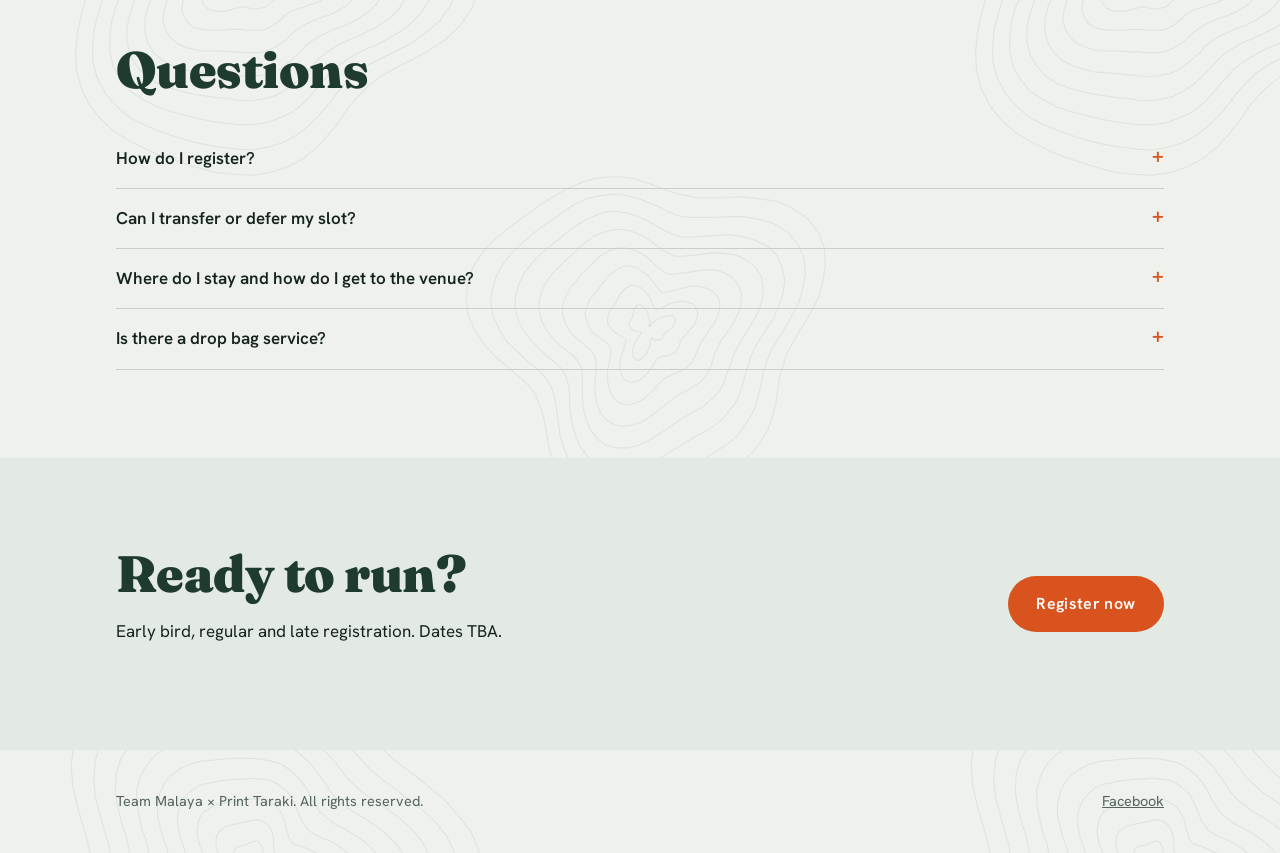
==== commit c2e87977: "mvp2" ====
--- a/index.html
+++ b/index.html
@@ -467,6 +467,24 @@
 .logos{margin-top:1rem}
 .br-purpose{display:block}
 .cup3{margin-top:1.5rem}
+
+/* Collection: one animation style per group */
+.lbimg.zt{animation:lbzoom .6s cubic-bezier(.2,.7,.2,1) both}
+.lbimg.zb{animation:lbflip .75s cubic-bezier(.2,.8,.2,1) both}
+@keyframes lbzoom{from{opacity:0;transform:scale(.92) translateY(14px);filter:blur(6px)}to{opacity:1;transform:none;filter:blur(0)}}
+@keyframes lbflip{from{opacity:0;transform:perspective(900px) rotateY(-70deg) scale(.9)}to{opacity:1;transform:none}}
+dialog#lb[open]::backdrop{animation:bdf .3s ease both}
+@keyframes bdf{from{opacity:0}to{opacity:1}}
+.view-gallery .logos .ph{animation:pop .55s cubic-bezier(.2,.9,.3,1.15) both;animation-delay:calc(var(--i)*70ms)}
+@keyframes pop{from{opacity:0;transform:scale(.85)}to{opacity:1;transform:none}}
+.logos .ph:hover{transform:scale(1.04)}
+@media (prefers-reduced-motion:reduce){.lbimg,.view-gallery .ph,dialog#lb[open]::backdrop{animation:none!important}.logos .ph:hover{transform:none}}
+
+/* Opening the collection */
+#wipe{position:fixed;inset:0;z-index:40;pointer-events:none;background:#141A15 center/cover no-repeat;display:grid;place-items:center}
+#wipe[hidden]{display:none}
+.wipe-t{margin:0;font:300 clamp(2rem,6vw,3.6rem) "Fraunces",Georgia,serif;letter-spacing:-.01em;color:#F4F1EA;animation:wfade .5s ease .25s both}
+@keyframes wfade{from{opacity:0;transform:translateY(8px)}to{opacity:1;transform:none}}
 </style>
 </head>
 <body>
@@ -650,6 +668,7 @@
 
 <button class="totop" id="totop" type="button" aria-label="Back to top"><svg viewBox="0 0 24 24" width="22" height="22" fill="none" stroke="currentColor" stroke-width="2" stroke-linecap="round" stroke-linejoin="round" aria-hidden="true"><path d="M12 19V5M5 12l7-7 7 7"/></svg></button>
 <div class="ftimer" id="ftimer" role="timer" aria-label="Countdown to race month"><span class="fl">Race month in</span><span id="ftv"></span></div>
+<div id="wipe" hidden aria-hidden="true"><p class="wipe-t">Pines &amp; Miles</p></div>
 <footer><div class="wrap">
   <span>Team Malaya × Print Taraki. All rights reserved.</span>
   <span><a href="https://www.facebook.com/teammalaya.org" target="_blank" rel="noopener">Facebook</a></span>
@@ -723,7 +742,7 @@
     var im=new Image();im.src=g.src;im.alt="";im.decoding="async";f.appendChild(im);return f}
   G.forEach(function(g,i){var t=tile(g,i);t.onclick=function(){open(i)};(g.z?mas2:mas).appendChild(t)});
   var lb=document.getElementById("lb"),lbc=document.getElementById("lbc");
-  function open(i){var g=G[i];lbc.innerHTML="";var d=document.createElement("div");d.className="lbimg "+g.k;d.style.background=g.bg;
+  function open(i){var g=G[i];lbc.innerHTML="";var d=document.createElement("div");d.className="lbimg "+g.k+(g.z?" zb":" zt");d.style.background=g.bg;
     var im=new Image();im.src=g.src;im.alt=g.alt;d.appendChild(im);lbc.appendChild(d);lb.showModal()}
   lb.querySelector(".x").onclick=function(){lb.close()};
   lb.addEventListener("click",function(e){if(e.target===lb)lb.close()});
@@ -850,5 +869,27 @@
   document.querySelectorAll(".br-gear,.br-purpose,.br-awards").forEach(function(el){el.classList.add("tkjs");io.observe(el)});
 })();
 </script>
+<script>
+(function(){
+  if(window.matchMedia("(prefers-reduced-motion: reduce)").matches||!document.body.animate)return;
+  var w=document.getElementById("wipe"),busy=false;
+  document.addEventListener("click",function(e){
+    var a=e.target.closest&&e.target.closest("a.gbtn");
+    if(!a||busy||e.button||e.metaKey||e.ctrlKey||e.shiftKey)return;
+    e.preventDefault();busy=true;
+    var r=a.getBoundingClientRect(),x=r.left+r.width/2,y=r.top+r.height/2,W=window.innerWidth,H=window.innerHeight,rad=Math.hypot(Math.max(x,W-x),Math.max(y,H-y));
+    w.style.backgroundImage="linear-gradient(rgba(14,22,17,.62),rgba(14,22,17,.82)),"+getComputedStyle(document.querySelector(".gt")).backgroundImage;
+    w.hidden=false;
+    var grow=w.animate([{clipPath:"circle(0px at "+x+"px "+y+"px)"},{clipPath:"circle("+rad+"px at "+x+"px "+y+"px)"}],{duration:650,easing:"cubic-bezier(.6,0,.3,1)",fill:"forwards"});
+    grow.onfinish=function(){
+      location.hash="#/gallery";
+      setTimeout(function(){
+        var f=w.animate([{opacity:1},{opacity:0}],{duration:600,easing:"ease",fill:"forwards"});
+        f.onfinish=function(){w.hidden=true;w.getAnimations().forEach(function(n){n.cancel()});busy=false};
+      },80);
+    };
+  },true);
+})();
+</script>
 </body>
 </html>
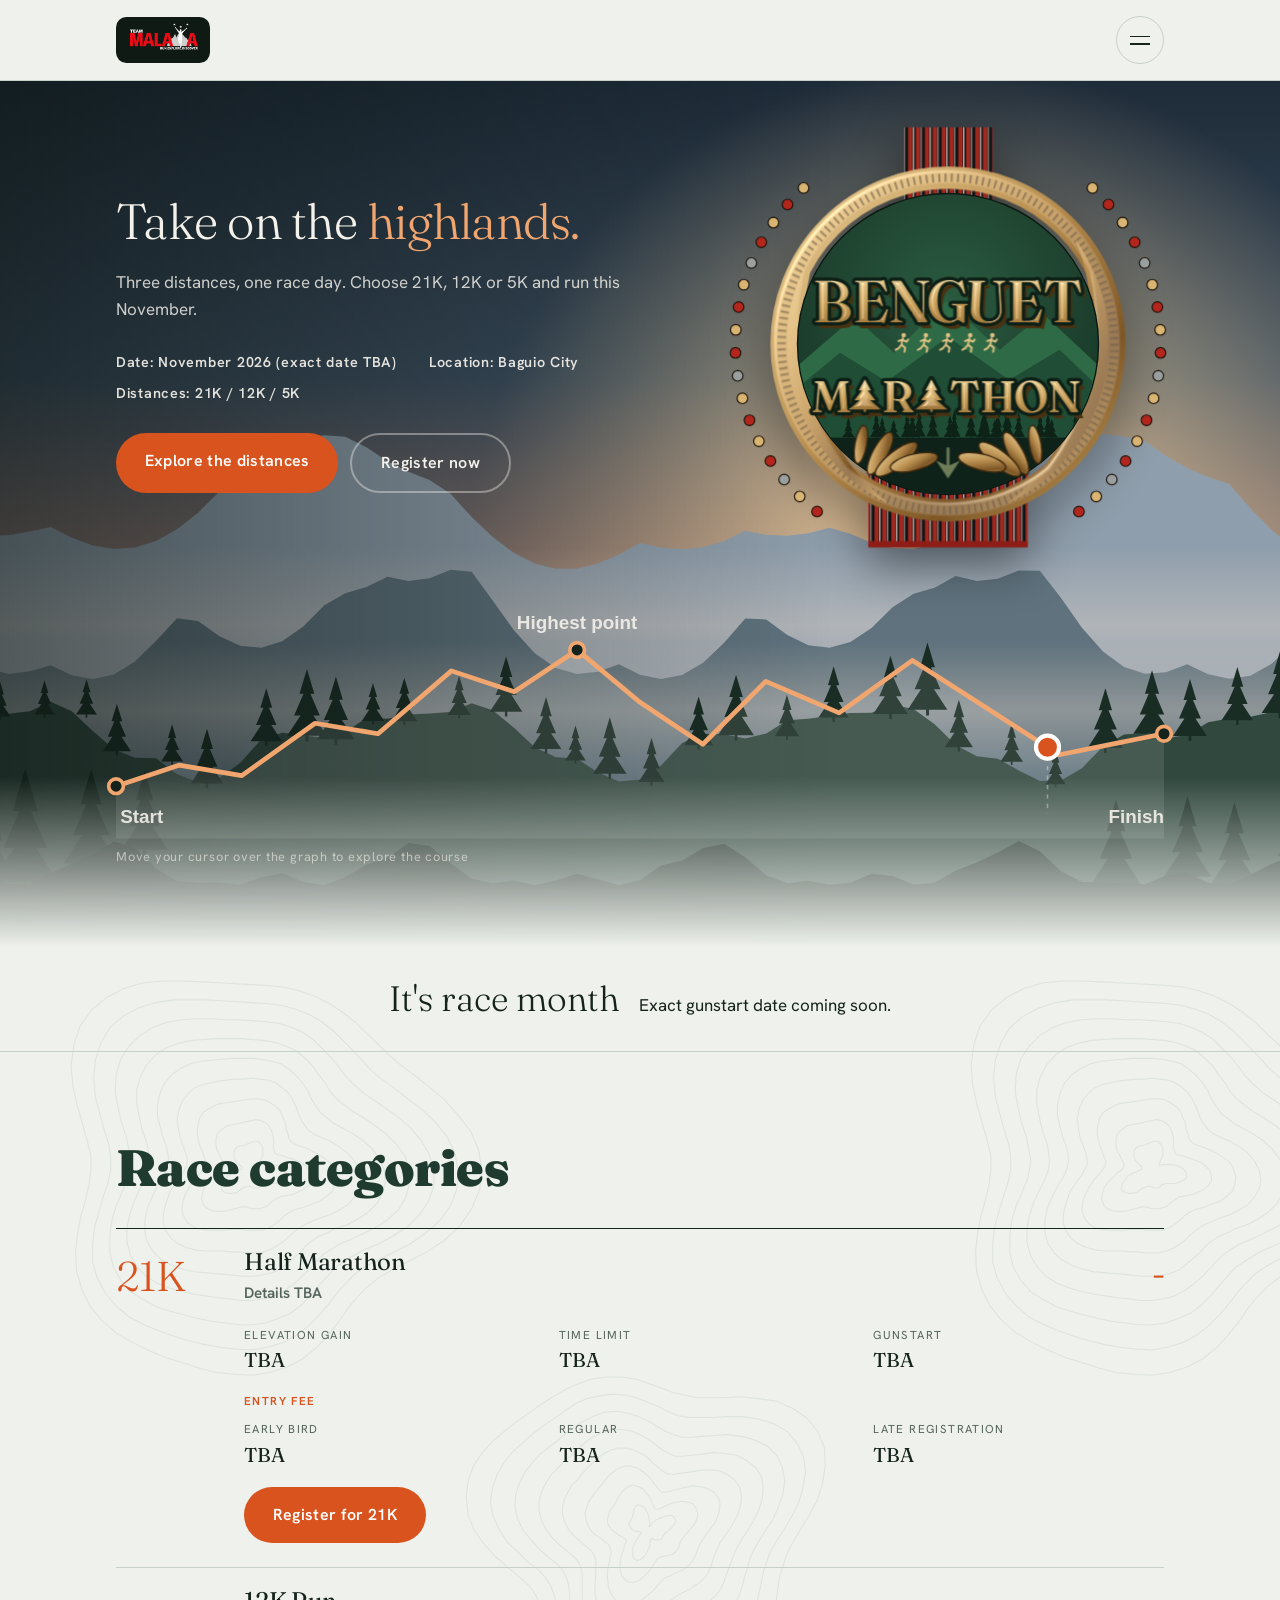
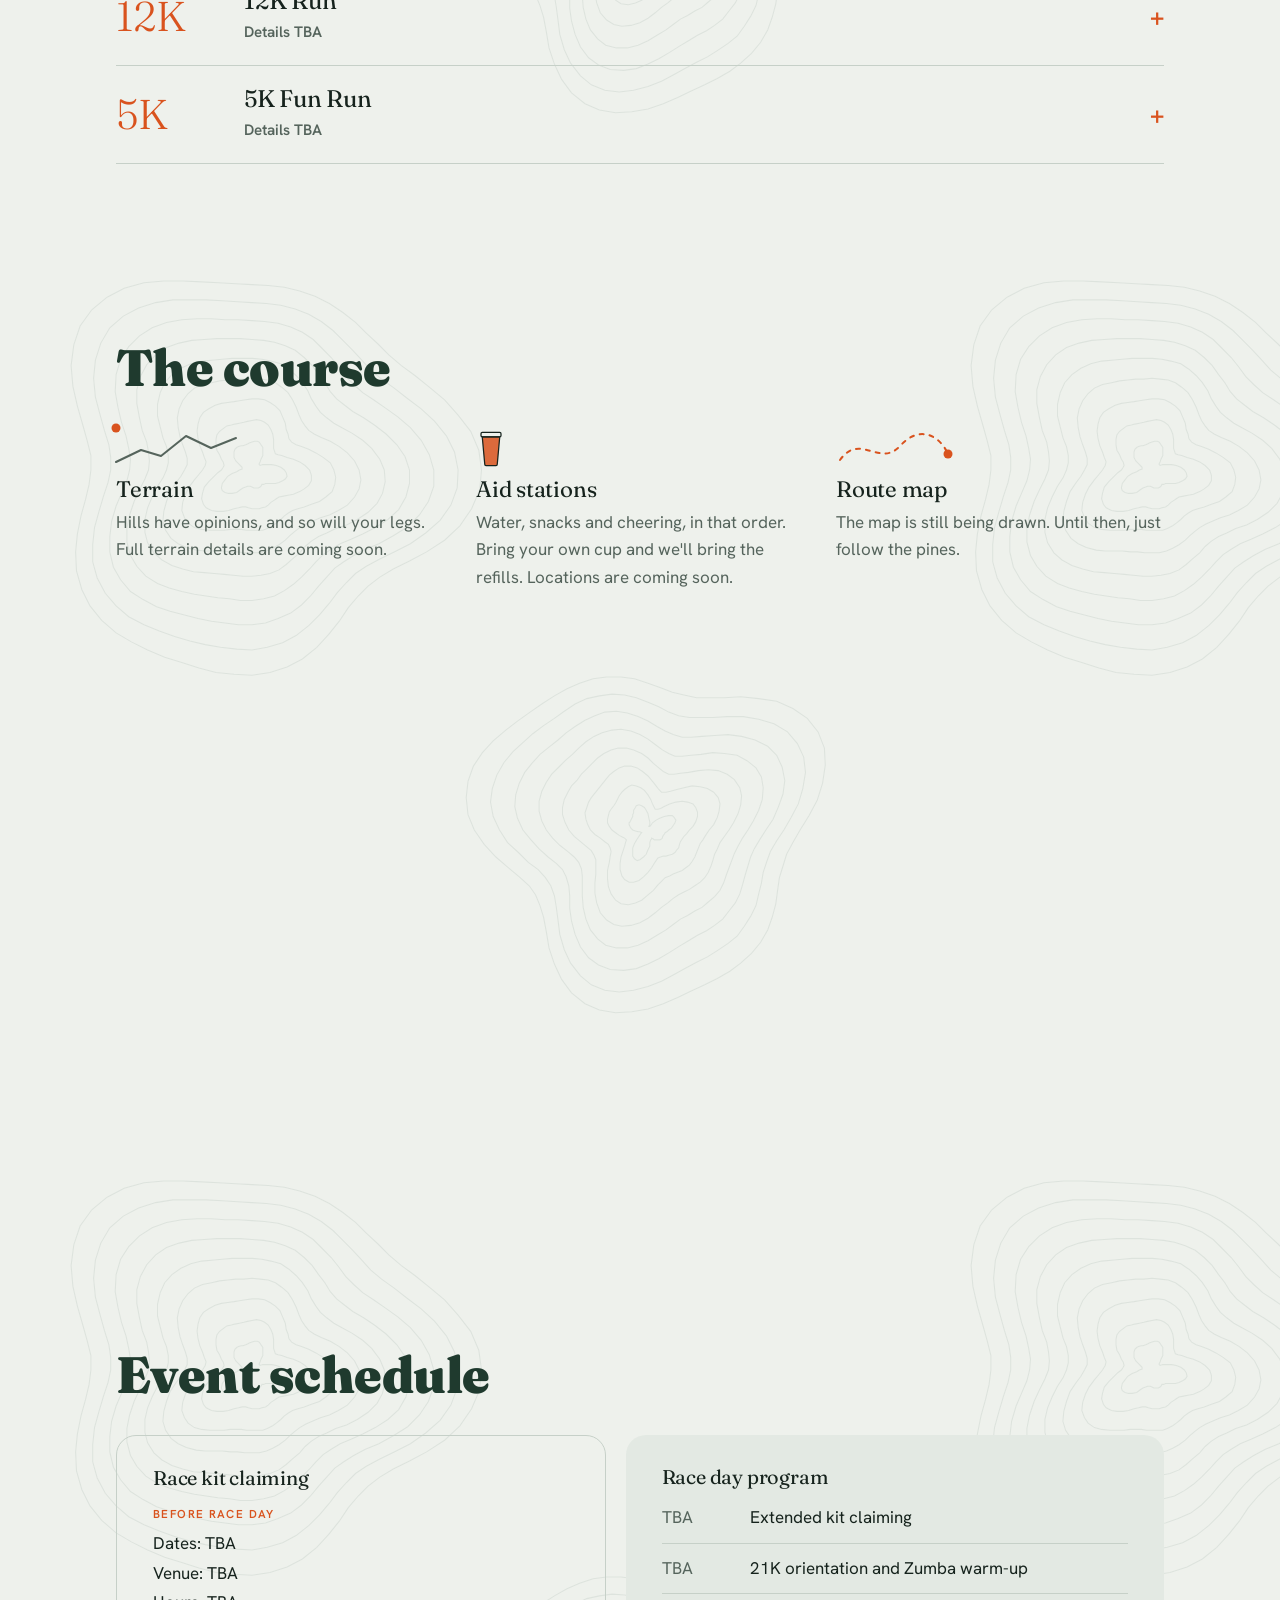
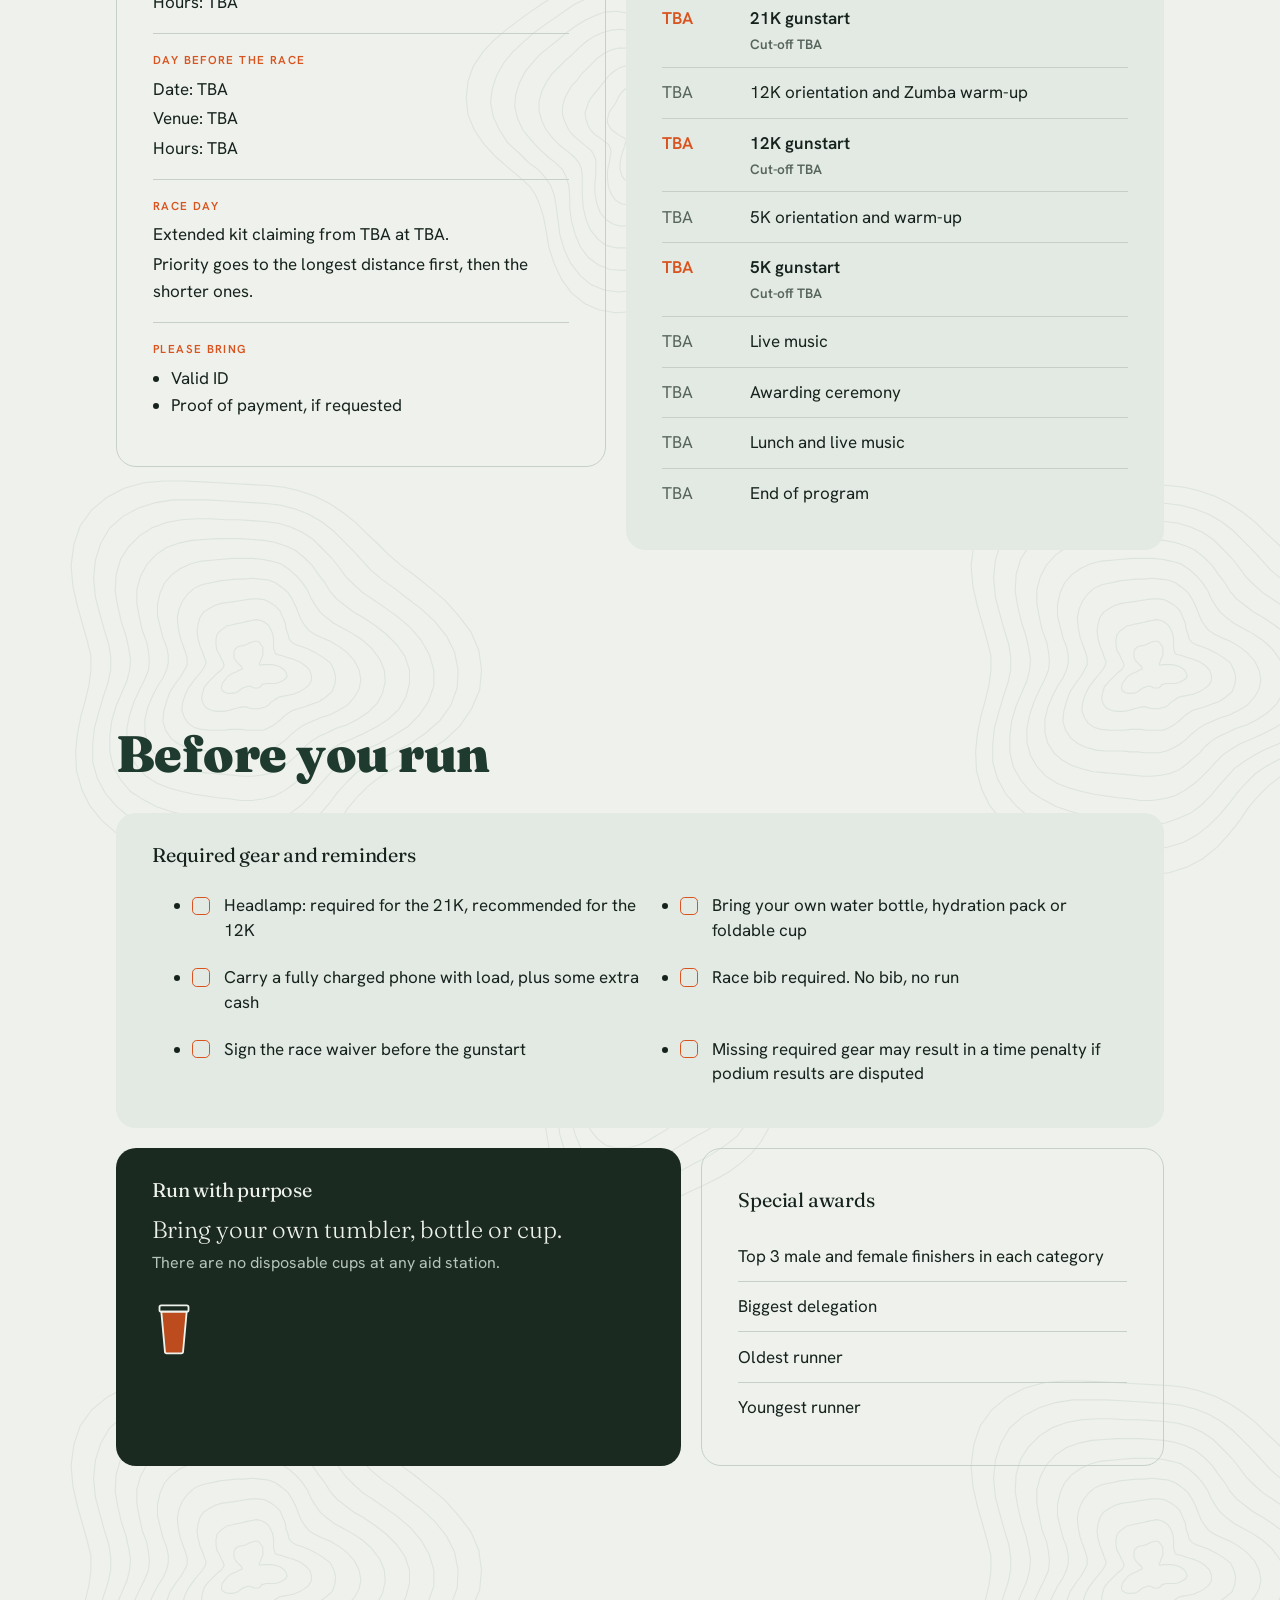
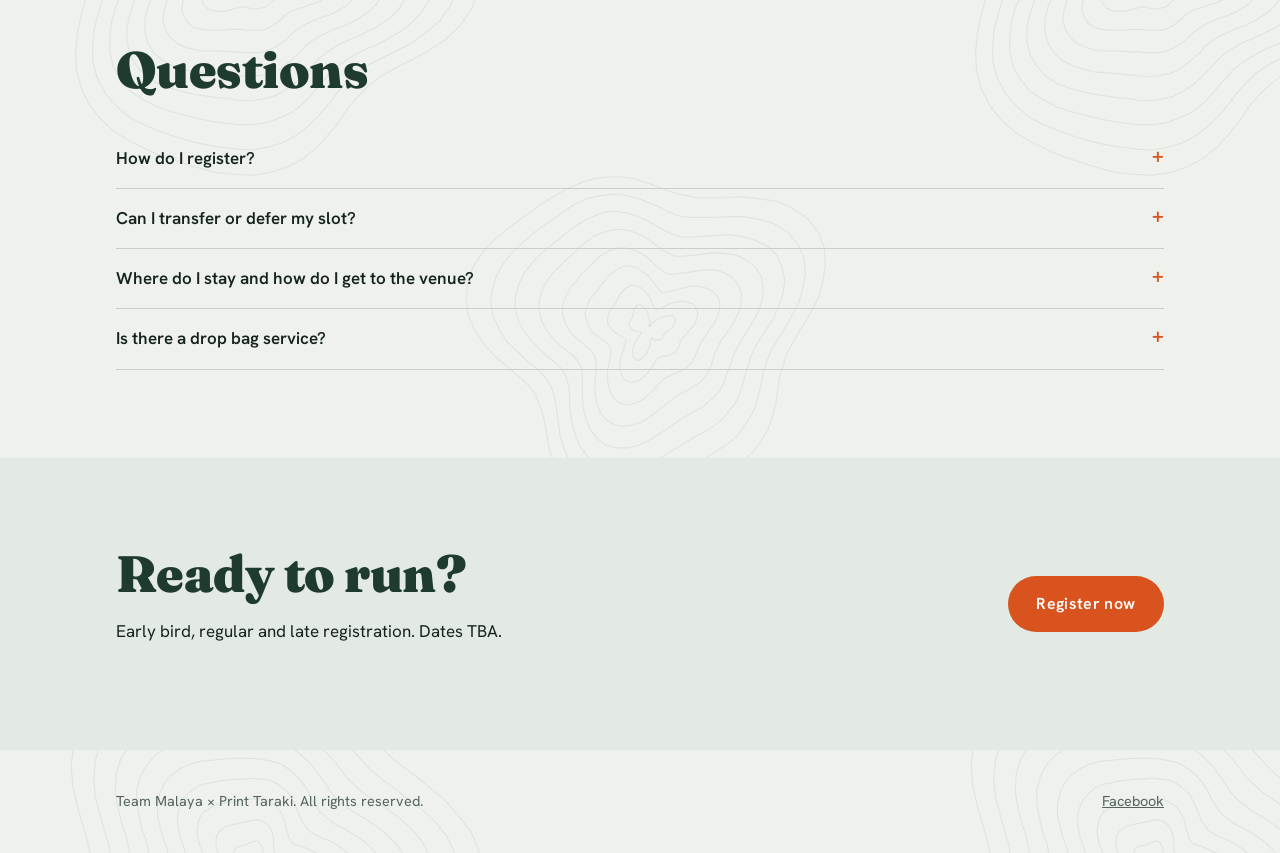
==== commit 9b7e503d: "Replace project contents with updated version" ====
--- a/index.html
+++ b/index.html
@@ -7,489 +7,11 @@
 <link rel="preconnect" href="https://fonts.googleapis.com">
 <link rel="preconnect" href="https://fonts.gstatic.com" crossorigin>
 <link href="https://fonts.googleapis.com/css2?family=Fraunces:wght@300;400;600&family=Hanken+Grotesk:wght@400;500;600&display=swap" rel="stylesheet">
-<style>
-:root{--bg:#EEF1EC;--ink:#16231D;--pine:#1F3A2E;--accent:#D9531E;--muted:#55645C;--line:#C6D0C8;--panel:#E3E9E3;--onaccent:#fff;
-box-sizing:border-box;padding-top:env(safe-area-inset-top,0px);padding-bottom:env(safe-area-inset-bottom,0px)}
-@media (prefers-color-scheme:dark){:root:not([data-theme="light"]){--bg:#0F1A15;--ink:#E6ECE7;--pine:#8DBFA3;--accent:#F07A43;--muted:#9AA9A1;--line:#263A30;--panel:#16251E;--onaccent:#1a0d06}}
-:root[data-theme="dark"]{--bg:#0F1A15;--ink:#E6ECE7;--pine:#8DBFA3;--accent:#F07A43;--muted:#9AA9A1;--line:#263A30;--panel:#16251E;--onaccent:#1a0d06}
-*,*::before,*::after{box-sizing:inherit}
-html{scroll-padding-top:env(safe-area-inset-top,0px);scroll-behavior:smooth}
-body{margin:0;background:var(--bg);color:var(--ink);font:400 1.0625rem/1.6 "Public Sans",system-ui,sans-serif}
-h1,h2,h3{font-family:"Big Shoulders Display","Arial Narrow",Impact,sans-serif;line-height:.95;margin:0;letter-spacing:.01em}
-a{color:inherit}
-:focus-visible{outline:3px solid var(--accent);outline-offset:3px}
-.wrap{max-width:68rem;margin:0 auto;padding:0 1.25rem}
-nav{display:flex;justify-content:space-between;align-items:center;padding:1rem 0;gap:1rem;flex-wrap:wrap}
-nav .logo{font-family:"Big Shoulders Display",Impact,sans-serif;font-weight:900;font-size:1.4rem;text-decoration:none}
-nav ul{display:flex;gap:1.25rem;list-style:none;margin:0;padding:0;flex-wrap:wrap}
-nav ul a{text-decoration:none;color:var(--muted);font-weight:500;font-size:.95rem}
-nav ul a:hover{color:var(--ink)}
-.hero{padding:3rem 0 0}
-.hero h1{font-weight:900;font-size:clamp(3.5rem,13vw,9.5rem);color:var(--pine)}
-.hero .sub{max-width:34rem;color:var(--muted);margin:1.25rem 0 1.75rem}
-.facts{display:flex;flex-wrap:wrap;gap:.5rem 2rem;font-weight:600;margin-bottom:1.75rem}
-.btn{display:inline-block;background:var(--accent);color:var(--onaccent);padding:.9rem 1.6rem;border-radius:.25rem;font-weight:600;text-decoration:none;border:0;font-size:1rem}
-.btn.alt{background:transparent;color:var(--ink);border:2px solid var(--line);margin-left:.5rem}
-.profile{margin-top:2.5rem;width:100%;height:auto;display:block;overflow:visible}
-.profile .area{fill:var(--panel)}
-.profile .ln{fill:none;stroke:var(--accent);stroke-width:3;stroke-linejoin:round;stroke-dasharray:2400;stroke-dashoffset:2400;animation:draw 2.6s ease-out forwards}
-.profile text{fill:var(--muted);font:500 13px "Public Sans",sans-serif}
-@keyframes draw{to{stroke-dashoffset:0}}
-@media (prefers-reduced-motion:reduce){.profile .ln{animation:none;stroke-dashoffset:0}html{scroll-behavior:auto}}
-.count{background:var(--pine);color:var(--bg);padding:1.25rem 0}
-.count .wrap{display:flex;gap:2rem;flex-wrap:wrap;align-items:baseline;justify-content:space-between}
-.count b{font-family:"Big Shoulders Display",Impact,sans-serif;font-size:2.4rem;font-weight:900;margin-right:.3rem}
-.count span.u{margin-right:1.25rem;opacity:.85}
-section{padding:4rem 0}
-section h2{font-size:clamp(2.2rem,6vw,3.4rem);font-weight:900;color:var(--pine);margin-bottom:1.5rem}
-.races{border-top:2px solid var(--ink)}
-.race{display:grid;grid-template-columns:7rem 1fr auto;gap:1rem 1.5rem;align-items:center;padding:1.25rem 0;border-bottom:1px solid var(--line)}
-.race .d{font-family:"Big Shoulders Display",Impact,sans-serif;font-weight:900;font-size:2.8rem;color:var(--accent);line-height:1}
-.race h3{font-size:1.6rem;margin-bottom:.25rem}
-.race p{margin:0;color:var(--muted);font-size:.95rem}
-.race .price{font-weight:600;text-align:right}
-.grid{display:grid;grid-template-columns:repeat(auto-fit,minmax(15rem,1fr));gap:2rem}
-.grid h3{font-size:1.5rem;margin-bottom:.5rem}
-.grid p,.grid li{color:var(--muted);margin:.25rem 0}
-.grid ul{padding-left:1.1rem;margin:0}
-.sched{width:100%;border-collapse:collapse;overflow-wrap:anywhere}
-.sched td{padding:.75rem 0;border-bottom:1px solid var(--line);vertical-align:top}
-.sched td:first-child{font-weight:600;width:9rem;color:var(--accent)}
-.tbl{overflow-x:auto}
-details{border-bottom:1px solid var(--line);padding:1rem 0}
-summary{cursor:pointer;font-weight:600;list-style:none}
-summary::-webkit-details-marker{display:none}
-summary::after{content:"+";float:right;color:var(--accent);font-size:1.3rem;line-height:1}
-details[open] summary::after{content:"–"}
-details p{color:var(--muted);margin:.75rem 0 0;max-width:42rem}
-.reg{background:var(--panel)}
-.reg .wrap{display:flex;gap:2rem;justify-content:space-between;align-items:center;flex-wrap:wrap}
-.reg h2{margin:0}
-footer{padding:2.5rem 0;color:var(--muted);font-size:.9rem}
-footer .wrap{display:flex;justify-content:space-between;gap:1rem;flex-wrap:wrap}
-@media (max-width:40rem){.race{grid-template-columns:1fr}.race .price{text-align:left}.btn.alt{margin:.5rem 0 0}}
-
-/* Mini animations */
-.hero h1,.hero .sub,.hero .facts,.hero .btn{opacity:0;transform:translateY(14px);animation:up .7s cubic-bezier(.2,.7,.2,1) forwards}
-.hero .sub{animation-delay:.12s}.hero .facts{animation-delay:.22s}.hero .btn{animation-delay:.32s}.hero .btn.alt{animation-delay:.4s}
-@keyframes up{to{opacity:1;transform:none}}
-#ring{transform-box:fill-box;transform-origin:center;animation:ping 1.8s ease-out 2.6s infinite}
-@keyframes ping{0%{opacity:.8;transform:scale(1)}100%{opacity:0;transform:scale(3.2)}}
-.btn{transition:transform .2s,box-shadow .2s,background .2s}
-.btn:hover{transform:translateY(-3px);box-shadow:0 8px 18px rgba(0,0,0,.2)}
-.btn:active{transform:translateY(0)}
-.btn.alt:hover{border-color:var(--accent)}
-nav ul a{position:relative}
-nav ul a::after{content:"";position:absolute;left:0;bottom:-3px;height:2px;width:100%;background:var(--accent);transform:scaleX(0);transform-origin:left;transition:transform .25s}
-nav ul a:hover::after,nav ul a:focus-visible::after{transform:scaleX(1)}
-.count b{display:inline-block}
-.count b.bump{animation:bump .5s ease}
-@keyframes bump{0%{transform:translateY(-8px);opacity:.3}100%{transform:none;opacity:1}}
-.rv{opacity:0;transform:translateY(18px);transition:opacity .6s ease,transform .6s cubic-bezier(.2,.7,.2,1);transition-delay:var(--d,0s)}
-.rv.in{opacity:1;transform:none}
-.race{transition:padding-left .25s,background .25s}
-.race:hover{padding-left:.75rem;background:var(--panel)}
-.race .d{transition:transform .25s}
-.race:hover .d{transform:scale(1.06);transform-origin:left}
-.grid>div{transition:transform .25s}
-.grid>div:hover{transform:translateY(-4px)}
-summary::after{transition:transform .25s}
-details[open] summary::after{transform:rotate(180deg)}
-details[open] p{animation:up .35s ease both}
-@media (prefers-reduced-motion:reduce){
-.hero h1,.hero .sub,.hero .facts,.hero .btn,.rv{opacity:1;transform:none;animation:none;transition:none}
-#ring{animation:none}.count b.bump,details[open] p{animation:none}.btn:hover,.race:hover,.grid>div:hover{transform:none}}
-
-/* Section focus */
-.bar{position:sticky;top:env(safe-area-inset-top,0px);z-index:10;background:var(--bg);border-bottom:1px solid transparent;transition:border-color .3s}
-.bar.stuck{border-bottom-color:var(--line)}
-html{scroll-padding-top:calc(env(safe-area-inset-top,0px) + 4.5rem)}
-nav ul a[aria-current="true"]{color:var(--ink)}
-nav ul a[aria-current="true"]::after{transform:scaleX(1)}
-body.spot .hero,body.spot main>section{transition:opacity .5s ease}
-body.spot .hero:not(.focus),body.spot main>section:not(.focus){opacity:.38}
-body.spot .hero:hover,body.spot main>section:hover,body.spot .hero:focus-within,body.spot main>section:focus-within{opacity:1}
-main>section{position:relative}
-main>section::before{content:"";position:absolute;left:0;top:4rem;bottom:4rem;width:4px;background:var(--accent);transform:scaleY(0);transform-origin:top;transition:transform .5s ease}
-main>section.focus::before{transform:scaleY(1)}
-@media (max-width:40rem){main>section::before{display:none}}
-@media (prefers-reduced-motion:reduce){body.spot .hero,body.spot main>section,main>section::before{transition:none}}
-
-/* Gallery teaser + page */
-.eyebrow{font:600 .8rem "Public Sans",sans-serif;letter-spacing:.18em;text-transform:uppercase;margin:0 0 .75rem}
-.gt{position:relative;background:#141A15;color:#EEF1EC;border-radius:1.25rem;padding:4rem 1.5rem 6rem;text-align:center;overflow:hidden}
-.gt .eyebrow{color:#9AA9A1}
-.gt h2{color:#EEF1EC;margin-bottom:1rem}
-.gt h2 em,.gp-head h1 em{font-style:normal;color:var(--accent)}
-.gsub{max-width:30rem;margin:0 auto 2rem;color:#C9D3CC;font-weight:500}
-.gbtn{border-radius:999px;padding:1rem 2rem;position:relative;z-index:1}
-.gbtn span{display:inline-block;margin-left:.4rem;transition:transform .2s}
-.gbtn:hover span{transform:translateX(5px)}
-.gt .wave{position:absolute;left:0;bottom:-1px;width:100%;height:2.2rem;display:block}
-.gp-head{padding:3rem 1.25rem 2rem;text-align:center}
-.gp-head h1{font-weight:900;font-size:clamp(3rem,10vw,6.5rem);color:var(--pine)}
-.gp-head .eyebrow{color:var(--muted)}
-.gsub2{color:var(--muted);max-width:34rem;margin:1rem auto 0}
-.back{display:inline-block;margin-bottom:2rem;color:var(--muted);text-decoration:none;font-weight:600}
-.back:hover{color:var(--accent)}
-.masonry{columns:4 16rem;column-gap:1rem;padding-bottom:1.5rem}
-.ph{position:relative;margin:0 0 1rem;break-inside:avoid;border-radius:.9rem;overflow:hidden;cursor:zoom-in;border:0;padding:0;display:block;width:100%;aspect-ratio:var(--r);background-repeat:no-repeat;background-position:bottom,bottom,center;background-size:100% 42%,100% 26%,cover;transition:transform .3s,box-shadow .3s}
-.ph:hover{transform:translateY(-4px) scale(1.01);box-shadow:0 12px 24px rgba(0,0,0,.25)}
-.ph span{position:absolute;left:.75rem;bottom:.6rem;font:600 .72rem "Public Sans",sans-serif;color:#fff;opacity:.85;text-shadow:0 1px 3px rgba(0,0,0,.5)}
-.note{text-align:center;color:var(--muted);font-size:.9rem;padding-bottom:3rem}
-.view-gallery .ph{animation:up .6s cubic-bezier(.2,.7,.2,1) both;animation-delay:calc(var(--i)*60ms)}
-dialog#lb{border:0;border-radius:1rem;padding:0;background:transparent;max-width:100vw;max-height:100vh;overflow:visible}
-dialog#lb::backdrop{background:rgba(8,14,11,.85)}
-#lbc .ph{cursor:default;margin:0;width:min(88vw,calc(78vh*var(--rn)));animation:up .3s ease both}
-#lbc .ph:hover{transform:none;box-shadow:none}
-dialog .x{position:absolute;top:-2.6rem;right:0;background:none;border:0;color:#fff;font-size:2rem;line-height:1;cursor:pointer}
-@media (prefers-reduced-motion:reduce){.view-gallery .ph,#lbc .ph{animation:none}.ph:hover{transform:none}.gbtn:hover span{transform:none}}
-
-/* Premium refresh */
-:root{--topo:url("data:image/svg+xml,%3Csvg%20xmlns%3D%22http%3A//www.w3.org/2000/svg%22%20viewBox%3D%220%200%201000%201000%22%3E%3Cg%20fill%3D%22none%22%20stroke%3D%22%231F3A2E%22%20stroke-opacity%3D%22.08%22%20stroke-width%3D%221.2%22%3E%3Cpath%20d%3D%22M316%20300%20L318%20303%20L319%20307%20L317%20310%20L314%20312%20L310%20314%20L306%20315%20L301%20315%20L298%20315%20L295%20315%20L293%20316%20L291%20316%20L290%20318%20L289%20319%20L287%20320%20L285%20320%20L284%20320%20L282%20320%20L280%20319%20L278%20318%20L277%20318%20L275%20318%20L273%20319%20L270%20320%20L267%20322%20L263%20325%20L258%20326%20L254%20326%20L250%20325%20L247%20323%20L246%20320%20L247%20315%20L250%20311%20L253%20307%20L258%20304%20L263%20302%20L266%20300%20L269%20299%20L269%20298%20L269%20297%20L267%20295%20L265%20293%20L262%20290%20L260%20286%20L260%20283%20L260%20280%20L261%20277%20L263%20275%20L265%20274%20L268%20273%20L270%20273%20L273%20272%20L275%20271%20L277%20270%20L280%20269%20L283%20268%20L286%20268%20L288%20269%20L290%20272%20L292%20275%20L292%20279%20L292%20284%20L290%20288%20L289%20291%20L288%20293%20L288%20294%20L289%20295%20L292%20294%20L297%20294%20L302%20294%20L307%20295%20L312%20297Z%22/%3E%3Cpath%20d%3D%22M344%20300%20L346%20306%20L346%20312%20L343%20317%20L338%20321%20L333%20324%20L326%20327%20L320%20328%20L315%20329%20L310%20330%20L307%20332%20L304%20334%20L301%20336%20L298%20339%20L295%20341%20L291%20342%20L288%20343%20L284%20343%20L280%20343%20L276%20342%20L273%20341%20L269%20341%20L265%20342%20L260%20343%20L254%20345%20L248%20346%20L241%20346%20L235%20345%20L229%20342%20L226%20338%20L224%20332%20L225%20326%20L227%20319%20L232%20313%20L237%20308%20L242%20303%20L246%20300%20L248%20297%20L249%20295%20L248%20291%20L246%20288%20L244%20283%20L241%20278%20L240%20272%20L240%20266%20L241%20261%20L244%20257%20L248%20254%20L252%20251%20L257%20250%20L261%20249%20L266%20248%20L271%20247%20L275%20246%20L280%20245%20L285%20244%20L290%20245%20L294%20247%20L298%20250%20L301%20255%20L303%20260%20L304%20266%20L304%20271%20L304%20276%20L305%20279%20L306%20282%20L309%20283%20L313%20284%20L319%20286%20L326%20288%20L333%20291%20L339%20295Z%22/%3E%3Cpath%20d%3D%22M371%20300%20L373%20308%20L372%20316%20L369%20324%20L362%20330%20L355%20335%20L346%20338%20L338%20341%20L331%20343%20L325%20345%20L320%20348%20L316%20351%20L312%20355%20L307%20359%20L303%20362%20L297%20365%20L292%20367%20L286%20367%20L280%20367%20L274%20367%20L268%20366%20L262%20366%20L256%20366%20L249%20367%20L241%20367%20L233%20367%20L224%20366%20L216%20364%20L209%20359%20L205%20353%20L202%20345%20L203%20336%20L206%20327%20L210%20319%20L216%20311%20L221%20305%20L225%20300%20L228%20295%20L229%20291%20L227%20286%20L225%20280%20L222%20273%20L220%20265%20L219%20257%20L220%20249%20L222%20242%20L226%20236%20L232%20232%20L239%20228%20L246%20226%20L253%20225%20L260%20224%20L266%20223%20L273%20222%20L280%20221%20L287%20221%20L294%20222%20L300%20225%20L306%20229%20L311%20234%20L314%20241%20L317%20248%20L318%20255%20L320%20260%20L321%20265%20L324%20269%20L329%20272%20L335%20274%20L343%20277%20L351%20281%20L359%20286%20L367%20292Z%22/%3E%3Cpath%20d%3D%22M399%20300%20L401%20311%20L399%20321%20L394%20330%20L386%20339%20L376%20345%20L366%20350%20L356%20353%20L347%20357%20L340%20360%20L333%20364%20L328%20368%20L322%20373%20L317%20378%20L310%20383%20L303%20387%20L296%20390%20L288%20392%20L280%20392%20L272%20392%20L264%20391%20L256%20391%20L247%20390%20L238%20390%20L228%20390%20L218%20389%20L207%20386%20L198%20382%20L190%20376%20L184%20367%20L181%20357%20L182%20346%20L185%20335%20L189%20324%20L195%20315%20L201%20307%20L205%20300%20L208%20294%20L208%20287%20L206%20280%20L203%20272%20L200%20263%20L198%20253%20L197%20242%20L199%20232%20L203%20223%20L209%20215%20L216%20209%20L225%20205%20L235%20203%20L244%20201%20L253%20200%20L262%20199%20L271%20199%20L280%20198%20L289%20199%20L298%20200%20L306%20203%20L313%20208%20L320%20214%20L325%20222%20L329%20230%20L332%20238%20L335%20245%20L339%20251%20L343%20256%20L349%20260%20L357%20264%20L367%20268%20L377%20274%20L386%20281%20L394%20290Z%22/%3E%3Cpath%20d%3D%22M427%20300%20L428%20313%20L425%20326%20L419%20337%20L409%20347%20L397%20355%20L385%20361%20L373%20365%20L363%20370%20L354%20374%20L346%20379%20L339%20385%20L333%20392%20L326%20398%20L318%20405%20L310%20411%20L300%20415%20L290%20417%20L280%20418%20L270%20418%20L259%20417%20L249%20416%20L238%20415%20L227%20414%20L215%20413%20L203%20410%20L191%20406%20L180%20400%20L171%20392%20L164%20381%20L161%20369%20L161%20355%20L164%20342%20L169%20330%20L175%20318%20L181%20309%20L185%20300%20L187%20292%20L187%20284%20L185%20274%20L181%20264%20L178%20252%20L175%20240%20L175%20227%20L178%20214%20L183%20203%20L191%20194%20L201%20187%20L212%20182%20L224%20179%20L235%20178%20L247%20177%20L258%20176%20L269%20176%20L280%20176%20L291%20177%20L301%20179%20L312%20182%20L321%20188%20L329%20195%20L336%20203%20L342%20212%20L346%20221%20L351%20229%20L356%20236%20L363%20242%20L371%20248%20L380%20253%20L391%20259%20L403%20267%20L413%20276%20L422%20288Z%22/%3E%3Cpath%20d%3D%22M455%20300%20L455%20315%20L451%20330%20L443%20344%20L431%20355%20L417%20364%20L403%20371%20L390%20377%20L378%20382%20L368%20388%20L359%20394%20L351%20402%20L344%20410%20L335%20419%20L326%20427%20L316%20434%20L305%20440%20L293%20443%20L280%20445%20L267%20445%20L255%20443%20L242%20442%20L229%20440%20L216%20438%20L202%20435%20L188%20431%20L175%20426%20L162%20418%20L152%20407%20L145%20395%20L141%20380%20L141%20365%20L144%20350%20L149%20335%20L155%20322%20L161%20310%20L165%20300%20L166%20290%20L165%20280%20L163%20269%20L158%20256%20L155%20242%20L152%20226%20L152%20211%20L156%20196%20L163%20183%20L173%20172%20L185%20164%20L199%20159%20L213%20156%20L227%20155%20L241%20154%20L254%20154%20L267%20154%20L280%20155%20L293%20156%20L305%20158%20L317%20162%20L328%20167%20L338%20175%20L347%20184%20L354%20194%20L361%20203%20L367%20213%20L374%20221%20L383%20228%20L392%20235%20L404%20242%20L416%20250%20L429%20260%20L441%20272%20L450%20285Z%22/%3E%3Cpath%20d%3D%22M482%20300%20L482%20318%20L476%20335%20L466%20350%20L453%20363%20L437%20373%20L421%20382%20L406%20388%20L393%20395%20L382%20402%20L372%20409%20L363%20419%20L354%20429%20L345%20440%20L335%20450%20L323%20459%20L309%20465%20L295%20470%20L280%20472%20L265%20472%20L250%20470%20L235%20468%20L220%20465%20L205%20461%20L189%20457%20L174%20452%20L159%20444%20L145%20435%20L134%20422%20L126%20408%20L122%20391%20L122%20374%20L124%20357%20L129%20340%20L135%20326%20L141%20312%20L144%20300%20L145%20288%20L143%20276%20L140%20262%20L135%20247%20L131%20230%20L128%20213%20L129%20194%20L134%20177%20L143%20163%20L155%20151%20L169%20142%20L185%20136%20L202%20133%20L219%20132%20L235%20132%20L250%20133%20L265%20133%20L280%20134%20L294%20135%20L309%20137%20L323%20141%20L336%20147%20L348%20155%20L358%20165%20L368%20175%20L376%20185%20L384%20196%20L393%20205%20L403%20214%20L415%20222%20L428%20231%20L442%20241%20L456%20253%20L468%20267%20L477%20283Z%22/%3E%3Cpath%20d%3D%22M509%20300%20L508%20320%20L501%20339%20L489%20356%20L473%20370%20L456%20382%20L438%20391%20L422%20399%20L407%20407%20L395%20415%20L385%20425%20L375%20436%20L366%20448%20L355%20461%20L343%20473%20L329%20484%20L314%20492%20L297%20497%20L280%20500%20L263%20499%20L245%20497%20L228%20494%20L211%20490%20L194%20485%20L177%20479%20L160%20472%20L143%20463%20L129%20451%20L117%20437%20L108%20420%20L103%20402%20L103%20383%20L105%20364%20L110%20346%20L115%20329%20L120%20314%20L123%20300%20L123%20286%20L121%20272%20L116%20256%20L111%20238%20L106%20219%20L104%20198%20L106%20178%20L112%20159%20L122%20142%20L137%20129%20L154%20120%20L173%20114%20L192%20111%20L211%20111%20L229%20111%20L247%20112%20L264%20113%20L280%20114%20L296%20115%20L312%20117%20L328%20121%20L343%20127%20L357%20135%20L370%20145%20L381%20156%20L392%20167%20L402%20178%20L412%20189%20L424%20199%20L438%20209%20L452%20220%20L468%20232%20L483%20246%20L496%20262%20L505%20280Z%22/%3E%3Cpath%20d%3D%22M535%20300%20L533%20322%20L524%20343%20L511%20362%20L494%20378%20L474%20391%20L455%20401%20L437%20410%20L422%20419%20L409%20429%20L398%20440%20L387%20453%20L377%20468%20L365%20483%20L352%20497%20L336%20510%20L319%20519%20L300%20525%20L280%20528%20L260%20527%20L240%20525%20L221%20520%20L202%20514%20L183%20508%20L164%20500%20L146%20491%20L129%20481%20L113%20467%20L100%20451%20L91%20433%20L85%20412%20L84%20391%20L86%20371%20L90%20351%20L95%20333%20L99%20316%20L101%20300%20L101%20284%20L97%20268%20L92%20250%20L86%20229%20L81%20207%20L79%20184%20L82%20161%20L89%20140%20L102%20122%20L119%20108%20L138%2098%20L160%2092%20L182%2090%20L203%2090%20L224%2091%20L243%2092%20L262%2093%20L280%2094%20L298%2095%20L316%2097%20L333%20101%20L350%20107%20L366%20115%20L381%20125%20L395%20136%20L407%20148%20L420%20160%20L432%20172%20L446%20184%20L461%20195%20L477%20208%20L494%20222%20L509%20239%20L523%20257%20L532%20278Z%22/%3E%3Cpath%20d%3D%22M743%20700%20L741%20702%20L739%20703%20L738%20705%20L737%20706%20L736%20708%20L736%20709%20L735%20710%20L733%20711%20L731%20711%20L729%20711%20L727%20711%20L726%20710%20L724%20709%20L724%20710%20L723%20711%20L722%20714%20L722%20718%20L720%20722%20L718%20727%20L715%20730%20L711%20733%20L708%20734%20L705%20732%20L703%20729%20L703%20725%20L703%20720%20L705%20715%20L708%20710%20L710%20707%20L712%20704%20L713%20703%20L713%20703%20L711%20702%20L709%20702%20L706%20701%20L703%20700%20L701%20698%20L700%20696%20L699%20694%20L699%20692%20L700%20691%20L701%20689%20L702%20687%20L703%20685%20L703%20683%20L704%20681%20L704%20678%20L706%20675%20L707%20673%20L710%20672%20L713%20673%20L716%20675%20L718%20678%20L720%20682%20L721%20687%20L722%20691%20L722%20694%20L721%20696%20L722%20696%20L723%20695%20L725%20692%20L729%20689%20L733%20687%20L738%20685%20L743%20684%20L747%20684%20L749%20686%20L751%20689%20L750%20692%20L748%20695%20L746%20698Z%22/%3E%3Cpath%20d%3D%22M766%20700%20L763%20704%20L760%20707%20L758%20710%20L756%20713%20L755%20716%20L754%20720%20L752%20722%20L750%20725%20L747%20727%20L743%20728%20L740%20729%20L737%20729%20L734%20730%20L731%20731%20L729%20734%20L727%20737%20L724%20742%20L720%20747%20L715%20752%20L710%20756%20L704%20758%20L699%20758%20L694%20755%20L691%20751%20L689%20744%20L689%20737%20L690%20730%20L692%20724%20L694%20718%20L695%20714%20L696%20711%20L694%20709%20L692%20708%20L688%20706%20L684%20703%20L680%20700%20L677%20696%20L675%20692%20L675%20688%20L676%20684%20L677%20680%20L679%20677%20L682%20673%20L684%20670%20L686%20666%20L688%20662%20L691%20658%20L694%20655%20L698%20652%20L702%20650%20L707%20651%20L712%20653%20L716%20656%20L720%20661%20L723%20666%20L725%20671%20L727%20675%20L728%20677%20L731%20677%20L734%20676%20L738%20674%20L744%20671%20L751%20669%20L758%20668%20L764%20669%20L770%20671%20L773%20675%20L775%20680%20L775%20685%20L773%20691%20L770%20696Z%22/%3E%3Cpath%20d%3D%22M788%20700%20L784%20706%20L781%20711%20L778%20715%20L776%20720%20L774%20725%20L772%20730%20L769%20735%20L766%20739%20L762%20742%20L758%20745%20L753%20747%20L748%20749%20L744%20751%20L739%20753%20L735%20757%20L731%20761%20L726%20767%20L720%20772%20L713%20778%20L706%20781%20L698%20783%20L690%20782%20L684%20778%20L679%20771%20L676%20763%20L675%20754%20L675%20745%20L677%20736%20L678%20729%20L679%20724%20L678%20720%20L676%20716%20L672%20713%20L667%20709%20L661%20705%20L656%20700%20L653%20694%20L651%20688%20L650%20681%20L652%20675%20L654%20669%20L657%20664%20L661%20659%20L665%20654%20L669%20649%20L673%20644%20L677%20639%20L682%20635%20L688%20631%20L694%20629%20L701%20629%20L708%20631%20L714%20635%20L720%20640%20L725%20646%20L729%20651%20L732%20655%20L735%20658%20L740%20658%20L745%20657%20L752%20655%20L760%20653%20L769%20651%20L778%20652%20L786%20654%20L793%20658%20L798%20664%20L800%20671%20L799%20679%20L797%20686%20L793%20694Z%22/%3E%3Cpath%20d%3D%22M810%20700%20L805%20707%20L800%20714%20L797%20721%20L794%20727%20L792%20734%20L790%20740%20L787%20747%20L783%20753%20L778%20758%20L772%20762%20L766%20766%20L760%20769%20L754%20772%20L748%20776%20L742%20781%20L735%20786%20L728%20792%20L720%20798%20L711%20803%20L701%20806%20L691%20807%20L682%20805%20L674%20800%20L667%20792%20L663%20781%20L661%20770%20L661%20759%20L662%20749%20L662%20740%20L662%20733%20L660%20728%20L657%20723%20L651%20718%20L645%20713%20L638%20707%20L632%20700%20L628%20692%20L625%20683%20L625%20675%20L627%20666%20L631%20658%20L635%20651%20L641%20645%20L646%20638%20L652%20632%20L658%20626%20L664%20620%20L671%20615%20L679%20611%20L687%20609%20L696%20609%20L704%20611%20L713%20615%20L720%20620%20L726%20626%20L732%20631%20L737%20635%20L743%20638%20L749%20638%20L756%20637%20L765%20636%20L776%20634%20L787%20633%20L798%20634%20L808%20638%20L816%20644%20L822%20653%20L824%20662%20L823%20672%20L820%20682%20L815%20692Z%22/%3E%3Cpath%20d%3D%22M831%20700%20L825%20709%20L820%20718%20L816%20726%20L813%20734%20L810%20742%20L807%20750%20L804%20759%20L800%20767%20L794%20774%20L787%20780%20L780%20786%20L772%20790%20L764%20795%20L756%20799%20L748%20805%20L740%20811%20L730%20817%20L720%20823%20L709%20828%20L697%20831%20L685%20831%20L673%20828%20L664%20821%20L656%20811%20L651%20799%20L648%20786%20L647%20773%20L647%20761%20L647%20751%20L646%20743%20L643%20736%20L638%20730%20L631%20724%20L622%20717%20L614%20709%20L607%20700%20L602%20690%20L599%20679%20L599%20668%20L602%20657%20L607%20647%20L613%20638%20L621%20630%20L628%20623%20L636%20616%20L643%20609%20L651%20602%20L660%20596%20L669%20592%20L680%20589%20L690%20588%20L701%20590%20L711%20594%20L720%20599%20L728%20605%20L736%20611%20L743%20615%20L750%20618%20L758%20618%20L768%20617%20L779%20616%20L792%20614%20L805%20615%20L819%20617%20L830%20623%20L840%20631%20L846%20641%20L848%20653%20L847%20666%20L843%20678%20L837%20690Z%22/%3E%3Cpath%20d%3D%22M851%20700%20L844%20711%20L838%20721%20L834%20730%20L831%20740%20L828%20750%20L825%20761%20L822%20771%20L817%20781%20L810%20790%20L803%20799%20L794%20806%20L785%20812%20L775%20817%20L765%20823%20L755%20829%20L744%20836%20L732%20843%20L720%20849%20L707%20854%20L693%20856%20L678%20855%20L665%20850%20L654%20842%20L645%20830%20L639%20816%20L635%20801%20L633%20787%20L633%20773%20L632%20762%20L629%20752%20L625%20744%20L618%20737%20L609%20730%20L599%20721%20L590%20711%20L581%20700%20L575%20687%20L572%20674%20L573%20661%20L577%20648%20L583%20636%20L591%20626%20L600%20616%20L610%20608%20L620%20600%20L629%20592%20L639%20585%20L650%20578%20L661%20573%20L672%20569%20L685%20568%20L697%20570%20L709%20574%20L720%20579%20L730%20585%20L739%20590%20L748%20594%20L758%20597%20L768%20597%20L780%20596%20L794%20595%20L809%20594%20L824%20596%20L839%20600%20L853%20607%20L863%20617%20L869%20630%20L872%20645%20L870%20660%20L865%20674%20L859%20688Z%22/%3E%3Cpath%20d%3D%22M871%20700%20L863%20712%20L856%20724%20L852%20735%20L848%20747%20L846%20759%20L843%20771%20L840%20784%20L834%20796%20L827%20807%20L819%20818%20L809%20826%20L797%20834%20L786%20841%20L774%20847%20L761%20854%20L748%20861%20L735%20868%20L720%20874%20L704%20878%20L688%20880%20L672%20878%20L657%20872%20L645%20862%20L634%20848%20L627%20833%20L622%20816%20L620%20800%20L618%20785%20L616%20773%20L612%20762%20L606%20753%20L598%20744%20L587%20736%20L576%20725%20L564%20714%20L555%20700%20L548%20685%20L545%20669%20L547%20654%20L552%20639%20L560%20625%20L570%20613%20L581%20603%20L592%20593%20L604%20584%20L616%20576%20L627%20568%20L639%20560%20L652%20554%20L666%20551%20L680%20549%20L694%20550%20L707%20553%20L720%20558%20L732%20563%20L743%20569%20L754%20573%20L766%20575%20L778%20575%20L792%20575%20L808%20574%20L826%20574%20L843%20577%20L860%20582%20L875%20591%20L886%20604%20L893%20619%20L895%20636%20L892%20654%20L887%20671%20L879%20686Z%22/%3E%3Cpath%20d%3D%22M889%20700%20L881%20714%20L874%20727%20L870%20740%20L866%20753%20L864%20767%20L862%20782%20L858%20797%20L853%20811%20L845%20825%20L835%20837%20L823%20848%20L811%20857%20L797%20865%20L783%20872%20L768%20879%20L753%20886%20L737%20893%20L720%20899%20L702%20902%20L684%20903%20L666%20900%20L650%20893%20L635%20881%20L624%20866%20L616%20849%20L610%20831%20L607%20813%20L604%20797%20L600%20784%20L595%20772%20L588%20762%20L577%20752%20L565%20742%20L551%20730%20L538%20716%20L527%20700%20L520%20683%20L518%20664%20L520%20646%20L526%20629%20L536%20614%20L548%20601%20L562%20589%20L575%20579%20L589%20569%20L602%20560%20L616%20551%20L630%20543%20L644%20537%20L659%20532%20L674%20530%20L690%20530%20L705%20532%20L720%20537%20L734%20542%20L747%20547%20L760%20550%20L774%20553%20L788%20553%20L805%20553%20L823%20552%20L843%20554%20L863%20557%20L881%20565%20L897%20576%20L909%20591%20L916%20609%20L917%20628%20L914%20648%20L908%20667%20L899%20684Z%22/%3E%3C/g%3E%3C/svg%3E")}
-@media (prefers-color-scheme:dark){:root:not([data-theme="light"]){--topo:url("data:image/svg+xml,%3Csvg%20xmlns%3D%22http%3A//www.w3.org/2000/svg%22%20viewBox%3D%220%200%201000%201000%22%3E%3Cg%20fill%3D%22none%22%20stroke%3D%22%238DBFA3%22%20stroke-opacity%3D%22.08%22%20stroke-width%3D%221.2%22%3E%3Cpath%20d%3D%22M316%20300%20L318%20303%20L319%20307%20L317%20310%20L314%20312%20L310%20314%20L306%20315%20L301%20315%20L298%20315%20L295%20315%20L293%20316%20L291%20316%20L290%20318%20L289%20319%20L287%20320%20L285%20320%20L284%20320%20L282%20320%20L280%20319%20L278%20318%20L277%20318%20L275%20318%20L273%20319%20L270%20320%20L267%20322%20L263%20325%20L258%20326%20L254%20326%20L250%20325%20L247%20323%20L246%20320%20L247%20315%20L250%20311%20L253%20307%20L258%20304%20L263%20302%20L266%20300%20L269%20299%20L269%20298%20L269%20297%20L267%20295%20L265%20293%20L262%20290%20L260%20286%20L260%20283%20L260%20280%20L261%20277%20L263%20275%20L265%20274%20L268%20273%20L270%20273%20L273%20272%20L275%20271%20L277%20270%20L280%20269%20L283%20268%20L286%20268%20L288%20269%20L290%20272%20L292%20275%20L292%20279%20L292%20284%20L290%20288%20L289%20291%20L288%20293%20L288%20294%20L289%20295%20L292%20294%20L297%20294%20L302%20294%20L307%20295%20L312%20297Z%22/%3E%3Cpath%20d%3D%22M344%20300%20L346%20306%20L346%20312%20L343%20317%20L338%20321%20L333%20324%20L326%20327%20L320%20328%20L315%20329%20L310%20330%20L307%20332%20L304%20334%20L301%20336%20L298%20339%20L295%20341%20L291%20342%20L288%20343%20L284%20343%20L280%20343%20L276%20342%20L273%20341%20L269%20341%20L265%20342%20L260%20343%20L254%20345%20L248%20346%20L241%20346%20L235%20345%20L229%20342%20L226%20338%20L224%20332%20L225%20326%20L227%20319%20L232%20313%20L237%20308%20L242%20303%20L246%20300%20L248%20297%20L249%20295%20L248%20291%20L246%20288%20L244%20283%20L241%20278%20L240%20272%20L240%20266%20L241%20261%20L244%20257%20L248%20254%20L252%20251%20L257%20250%20L261%20249%20L266%20248%20L271%20247%20L275%20246%20L280%20245%20L285%20244%20L290%20245%20L294%20247%20L298%20250%20L301%20255%20L303%20260%20L304%20266%20L304%20271%20L304%20276%20L305%20279%20L306%20282%20L309%20283%20L313%20284%20L319%20286%20L326%20288%20L333%20291%20L339%20295Z%22/%3E%3Cpath%20d%3D%22M371%20300%20L373%20308%20L372%20316%20L369%20324%20L362%20330%20L355%20335%20L346%20338%20L338%20341%20L331%20343%20L325%20345%20L320%20348%20L316%20351%20L312%20355%20L307%20359%20L303%20362%20L297%20365%20L292%20367%20L286%20367%20L280%20367%20L274%20367%20L268%20366%20L262%20366%20L256%20366%20L249%20367%20L241%20367%20L233%20367%20L224%20366%20L216%20364%20L209%20359%20L205%20353%20L202%20345%20L203%20336%20L206%20327%20L210%20319%20L216%20311%20L221%20305%20L225%20300%20L228%20295%20L229%20291%20L227%20286%20L225%20280%20L222%20273%20L220%20265%20L219%20257%20L220%20249%20L222%20242%20L226%20236%20L232%20232%20L239%20228%20L246%20226%20L253%20225%20L260%20224%20L266%20223%20L273%20222%20L280%20221%20L287%20221%20L294%20222%20L300%20225%20L306%20229%20L311%20234%20L314%20241%20L317%20248%20L318%20255%20L320%20260%20L321%20265%20L324%20269%20L329%20272%20L335%20274%20L343%20277%20L351%20281%20L359%20286%20L367%20292Z%22/%3E%3Cpath%20d%3D%22M399%20300%20L401%20311%20L399%20321%20L394%20330%20L386%20339%20L376%20345%20L366%20350%20L356%20353%20L347%20357%20L340%20360%20L333%20364%20L328%20368%20L322%20373%20L317%20378%20L310%20383%20L303%20387%20L296%20390%20L288%20392%20L280%20392%20L272%20392%20L264%20391%20L256%20391%20L247%20390%20L238%20390%20L228%20390%20L218%20389%20L207%20386%20L198%20382%20L190%20376%20L184%20367%20L181%20357%20L182%20346%20L185%20335%20L189%20324%20L195%20315%20L201%20307%20L205%20300%20L208%20294%20L208%20287%20L206%20280%20L203%20272%20L200%20263%20L198%20253%20L197%20242%20L199%20232%20L203%20223%20L209%20215%20L216%20209%20L225%20205%20L235%20203%20L244%20201%20L253%20200%20L262%20199%20L271%20199%20L280%20198%20L289%20199%20L298%20200%20L306%20203%20L313%20208%20L320%20214%20L325%20222%20L329%20230%20L332%20238%20L335%20245%20L339%20251%20L343%20256%20L349%20260%20L357%20264%20L367%20268%20L377%20274%20L386%20281%20L394%20290Z%22/%3E%3Cpath%20d%3D%22M427%20300%20L428%20313%20L425%20326%20L419%20337%20L409%20347%20L397%20355%20L385%20361%20L373%20365%20L363%20370%20L354%20374%20L346%20379%20L339%20385%20L333%20392%20L326%20398%20L318%20405%20L310%20411%20L300%20415%20L290%20417%20L280%20418%20L270%20418%20L259%20417%20L249%20416%20L238%20415%20L227%20414%20L215%20413%20L203%20410%20L191%20406%20L180%20400%20L171%20392%20L164%20381%20L161%20369%20L161%20355%20L164%20342%20L169%20330%20L175%20318%20L181%20309%20L185%20300%20L187%20292%20L187%20284%20L185%20274%20L181%20264%20L178%20252%20L175%20240%20L175%20227%20L178%20214%20L183%20203%20L191%20194%20L201%20187%20L212%20182%20L224%20179%20L235%20178%20L247%20177%20L258%20176%20L269%20176%20L280%20176%20L291%20177%20L301%20179%20L312%20182%20L321%20188%20L329%20195%20L336%20203%20L342%20212%20L346%20221%20L351%20229%20L356%20236%20L363%20242%20L371%20248%20L380%20253%20L391%20259%20L403%20267%20L413%20276%20L422%20288Z%22/%3E%3Cpath%20d%3D%22M455%20300%20L455%20315%20L451%20330%20L443%20344%20L431%20355%20L417%20364%20L403%20371%20L390%20377%20L378%20382%20L368%20388%20L359%20394%20L351%20402%20L344%20410%20L335%20419%20L326%20427%20L316%20434%20L305%20440%20L293%20443%20L280%20445%20L267%20445%20L255%20443%20L242%20442%20L229%20440%20L216%20438%20L202%20435%20L188%20431%20L175%20426%20L162%20418%20L152%20407%20L145%20395%20L141%20380%20L141%20365%20L144%20350%20L149%20335%20L155%20322%20L161%20310%20L165%20300%20L166%20290%20L165%20280%20L163%20269%20L158%20256%20L155%20242%20L152%20226%20L152%20211%20L156%20196%20L163%20183%20L173%20172%20L185%20164%20L199%20159%20L213%20156%20L227%20155%20L241%20154%20L254%20154%20L267%20154%20L280%20155%20L293%20156%20L305%20158%20L317%20162%20L328%20167%20L338%20175%20L347%20184%20L354%20194%20L361%20203%20L367%20213%20L374%20221%20L383%20228%20L392%20235%20L404%20242%20L416%20250%20L429%20260%20L441%20272%20L450%20285Z%22/%3E%3Cpath%20d%3D%22M482%20300%20L482%20318%20L476%20335%20L466%20350%20L453%20363%20L437%20373%20L421%20382%20L406%20388%20L393%20395%20L382%20402%20L372%20409%20L363%20419%20L354%20429%20L345%20440%20L335%20450%20L323%20459%20L309%20465%20L295%20470%20L280%20472%20L265%20472%20L250%20470%20L235%20468%20L220%20465%20L205%20461%20L189%20457%20L174%20452%20L159%20444%20L145%20435%20L134%20422%20L126%20408%20L122%20391%20L122%20374%20L124%20357%20L129%20340%20L135%20326%20L141%20312%20L144%20300%20L145%20288%20L143%20276%20L140%20262%20L135%20247%20L131%20230%20L128%20213%20L129%20194%20L134%20177%20L143%20163%20L155%20151%20L169%20142%20L185%20136%20L202%20133%20L219%20132%20L235%20132%20L250%20133%20L265%20133%20L280%20134%20L294%20135%20L309%20137%20L323%20141%20L336%20147%20L348%20155%20L358%20165%20L368%20175%20L376%20185%20L384%20196%20L393%20205%20L403%20214%20L415%20222%20L428%20231%20L442%20241%20L456%20253%20L468%20267%20L477%20283Z%22/%3E%3Cpath%20d%3D%22M509%20300%20L508%20320%20L501%20339%20L489%20356%20L473%20370%20L456%20382%20L438%20391%20L422%20399%20L407%20407%20L395%20415%20L385%20425%20L375%20436%20L366%20448%20L355%20461%20L343%20473%20L329%20484%20L314%20492%20L297%20497%20L280%20500%20L263%20499%20L245%20497%20L228%20494%20L211%20490%20L194%20485%20L177%20479%20L160%20472%20L143%20463%20L129%20451%20L117%20437%20L108%20420%20L103%20402%20L103%20383%20L105%20364%20L110%20346%20L115%20329%20L120%20314%20L123%20300%20L123%20286%20L121%20272%20L116%20256%20L111%20238%20L106%20219%20L104%20198%20L106%20178%20L112%20159%20L122%20142%20L137%20129%20L154%20120%20L173%20114%20L192%20111%20L211%20111%20L229%20111%20L247%20112%20L264%20113%20L280%20114%20L296%20115%20L312%20117%20L328%20121%20L343%20127%20L357%20135%20L370%20145%20L381%20156%20L392%20167%20L402%20178%20L412%20189%20L424%20199%20L438%20209%20L452%20220%20L468%20232%20L483%20246%20L496%20262%20L505%20280Z%22/%3E%3Cpath%20d%3D%22M535%20300%20L533%20322%20L524%20343%20L511%20362%20L494%20378%20L474%20391%20L455%20401%20L437%20410%20L422%20419%20L409%20429%20L398%20440%20L387%20453%20L377%20468%20L365%20483%20L352%20497%20L336%20510%20L319%20519%20L300%20525%20L280%20528%20L260%20527%20L240%20525%20L221%20520%20L202%20514%20L183%20508%20L164%20500%20L146%20491%20L129%20481%20L113%20467%20L100%20451%20L91%20433%20L85%20412%20L84%20391%20L86%20371%20L90%20351%20L95%20333%20L99%20316%20L101%20300%20L101%20284%20L97%20268%20L92%20250%20L86%20229%20L81%20207%20L79%20184%20L82%20161%20L89%20140%20L102%20122%20L119%20108%20L138%2098%20L160%2092%20L182%2090%20L203%2090%20L224%2091%20L243%2092%20L262%2093%20L280%2094%20L298%2095%20L316%2097%20L333%20101%20L350%20107%20L366%20115%20L381%20125%20L395%20136%20L407%20148%20L420%20160%20L432%20172%20L446%20184%20L461%20195%20L477%20208%20L494%20222%20L509%20239%20L523%20257%20L532%20278Z%22/%3E%3Cpath%20d%3D%22M743%20700%20L741%20702%20L739%20703%20L738%20705%20L737%20706%20L736%20708%20L736%20709%20L735%20710%20L733%20711%20L731%20711%20L729%20711%20L727%20711%20L726%20710%20L724%20709%20L724%20710%20L723%20711%20L722%20714%20L722%20718%20L720%20722%20L718%20727%20L715%20730%20L711%20733%20L708%20734%20L705%20732%20L703%20729%20L703%20725%20L703%20720%20L705%20715%20L708%20710%20L710%20707%20L712%20704%20L713%20703%20L713%20703%20L711%20702%20L709%20702%20L706%20701%20L703%20700%20L701%20698%20L700%20696%20L699%20694%20L699%20692%20L700%20691%20L701%20689%20L702%20687%20L703%20685%20L703%20683%20L704%20681%20L704%20678%20L706%20675%20L707%20673%20L710%20672%20L713%20673%20L716%20675%20L718%20678%20L720%20682%20L721%20687%20L722%20691%20L722%20694%20L721%20696%20L722%20696%20L723%20695%20L725%20692%20L729%20689%20L733%20687%20L738%20685%20L743%20684%20L747%20684%20L749%20686%20L751%20689%20L750%20692%20L748%20695%20L746%20698Z%22/%3E%3Cpath%20d%3D%22M766%20700%20L763%20704%20L760%20707%20L758%20710%20L756%20713%20L755%20716%20L754%20720%20L752%20722%20L750%20725%20L747%20727%20L743%20728%20L740%20729%20L737%20729%20L734%20730%20L731%20731%20L729%20734%20L727%20737%20L724%20742%20L720%20747%20L715%20752%20L710%20756%20L704%20758%20L699%20758%20L694%20755%20L691%20751%20L689%20744%20L689%20737%20L690%20730%20L692%20724%20L694%20718%20L695%20714%20L696%20711%20L694%20709%20L692%20708%20L688%20706%20L684%20703%20L680%20700%20L677%20696%20L675%20692%20L675%20688%20L676%20684%20L677%20680%20L679%20677%20L682%20673%20L684%20670%20L686%20666%20L688%20662%20L691%20658%20L694%20655%20L698%20652%20L702%20650%20L707%20651%20L712%20653%20L716%20656%20L720%20661%20L723%20666%20L725%20671%20L727%20675%20L728%20677%20L731%20677%20L734%20676%20L738%20674%20L744%20671%20L751%20669%20L758%20668%20L764%20669%20L770%20671%20L773%20675%20L775%20680%20L775%20685%20L773%20691%20L770%20696Z%22/%3E%3Cpath%20d%3D%22M788%20700%20L784%20706%20L781%20711%20L778%20715%20L776%20720%20L774%20725%20L772%20730%20L769%20735%20L766%20739%20L762%20742%20L758%20745%20L753%20747%20L748%20749%20L744%20751%20L739%20753%20L735%20757%20L731%20761%20L726%20767%20L720%20772%20L713%20778%20L706%20781%20L698%20783%20L690%20782%20L684%20778%20L679%20771%20L676%20763%20L675%20754%20L675%20745%20L677%20736%20L678%20729%20L679%20724%20L678%20720%20L676%20716%20L672%20713%20L667%20709%20L661%20705%20L656%20700%20L653%20694%20L651%20688%20L650%20681%20L652%20675%20L654%20669%20L657%20664%20L661%20659%20L665%20654%20L669%20649%20L673%20644%20L677%20639%20L682%20635%20L688%20631%20L694%20629%20L701%20629%20L708%20631%20L714%20635%20L720%20640%20L725%20646%20L729%20651%20L732%20655%20L735%20658%20L740%20658%20L745%20657%20L752%20655%20L760%20653%20L769%20651%20L778%20652%20L786%20654%20L793%20658%20L798%20664%20L800%20671%20L799%20679%20L797%20686%20L793%20694Z%22/%3E%3Cpath%20d%3D%22M810%20700%20L805%20707%20L800%20714%20L797%20721%20L794%20727%20L792%20734%20L790%20740%20L787%20747%20L783%20753%20L778%20758%20L772%20762%20L766%20766%20L760%20769%20L754%20772%20L748%20776%20L742%20781%20L735%20786%20L728%20792%20L720%20798%20L711%20803%20L701%20806%20L691%20807%20L682%20805%20L674%20800%20L667%20792%20L663%20781%20L661%20770%20L661%20759%20L662%20749%20L662%20740%20L662%20733%20L660%20728%20L657%20723%20L651%20718%20L645%20713%20L638%20707%20L632%20700%20L628%20692%20L625%20683%20L625%20675%20L627%20666%20L631%20658%20L635%20651%20L641%20645%20L646%20638%20L652%20632%20L658%20626%20L664%20620%20L671%20615%20L679%20611%20L687%20609%20L696%20609%20L704%20611%20L713%20615%20L720%20620%20L726%20626%20L732%20631%20L737%20635%20L743%20638%20L749%20638%20L756%20637%20L765%20636%20L776%20634%20L787%20633%20L798%20634%20L808%20638%20L816%20644%20L822%20653%20L824%20662%20L823%20672%20L820%20682%20L815%20692Z%22/%3E%3Cpath%20d%3D%22M831%20700%20L825%20709%20L820%20718%20L816%20726%20L813%20734%20L810%20742%20L807%20750%20L804%20759%20L800%20767%20L794%20774%20L787%20780%20L780%20786%20L772%20790%20L764%20795%20L756%20799%20L748%20805%20L740%20811%20L730%20817%20L720%20823%20L709%20828%20L697%20831%20L685%20831%20L673%20828%20L664%20821%20L656%20811%20L651%20799%20L648%20786%20L647%20773%20L647%20761%20L647%20751%20L646%20743%20L643%20736%20L638%20730%20L631%20724%20L622%20717%20L614%20709%20L607%20700%20L602%20690%20L599%20679%20L599%20668%20L602%20657%20L607%20647%20L613%20638%20L621%20630%20L628%20623%20L636%20616%20L643%20609%20L651%20602%20L660%20596%20L669%20592%20L680%20589%20L690%20588%20L701%20590%20L711%20594%20L720%20599%20L728%20605%20L736%20611%20L743%20615%20L750%20618%20L758%20618%20L768%20617%20L779%20616%20L792%20614%20L805%20615%20L819%20617%20L830%20623%20L840%20631%20L846%20641%20L848%20653%20L847%20666%20L843%20678%20L837%20690Z%22/%3E%3Cpath%20d%3D%22M851%20700%20L844%20711%20L838%20721%20L834%20730%20L831%20740%20L828%20750%20L825%20761%20L822%20771%20L817%20781%20L810%20790%20L803%20799%20L794%20806%20L785%20812%20L775%20817%20L765%20823%20L755%20829%20L744%20836%20L732%20843%20L720%20849%20L707%20854%20L693%20856%20L678%20855%20L665%20850%20L654%20842%20L645%20830%20L639%20816%20L635%20801%20L633%20787%20L633%20773%20L632%20762%20L629%20752%20L625%20744%20L618%20737%20L609%20730%20L599%20721%20L590%20711%20L581%20700%20L575%20687%20L572%20674%20L573%20661%20L577%20648%20L583%20636%20L591%20626%20L600%20616%20L610%20608%20L620%20600%20L629%20592%20L639%20585%20L650%20578%20L661%20573%20L672%20569%20L685%20568%20L697%20570%20L709%20574%20L720%20579%20L730%20585%20L739%20590%20L748%20594%20L758%20597%20L768%20597%20L780%20596%20L794%20595%20L809%20594%20L824%20596%20L839%20600%20L853%20607%20L863%20617%20L869%20630%20L872%20645%20L870%20660%20L865%20674%20L859%20688Z%22/%3E%3Cpath%20d%3D%22M871%20700%20L863%20712%20L856%20724%20L852%20735%20L848%20747%20L846%20759%20L843%20771%20L840%20784%20L834%20796%20L827%20807%20L819%20818%20L809%20826%20L797%20834%20L786%20841%20L774%20847%20L761%20854%20L748%20861%20L735%20868%20L720%20874%20L704%20878%20L688%20880%20L672%20878%20L657%20872%20L645%20862%20L634%20848%20L627%20833%20L622%20816%20L620%20800%20L618%20785%20L616%20773%20L612%20762%20L606%20753%20L598%20744%20L587%20736%20L576%20725%20L564%20714%20L555%20700%20L548%20685%20L545%20669%20L547%20654%20L552%20639%20L560%20625%20L570%20613%20L581%20603%20L592%20593%20L604%20584%20L616%20576%20L627%20568%20L639%20560%20L652%20554%20L666%20551%20L680%20549%20L694%20550%20L707%20553%20L720%20558%20L732%20563%20L743%20569%20L754%20573%20L766%20575%20L778%20575%20L792%20575%20L808%20574%20L826%20574%20L843%20577%20L860%20582%20L875%20591%20L886%20604%20L893%20619%20L895%20636%20L892%20654%20L887%20671%20L879%20686Z%22/%3E%3Cpath%20d%3D%22M889%20700%20L881%20714%20L874%20727%20L870%20740%20L866%20753%20L864%20767%20L862%20782%20L858%20797%20L853%20811%20L845%20825%20L835%20837%20L823%20848%20L811%20857%20L797%20865%20L783%20872%20L768%20879%20L753%20886%20L737%20893%20L720%20899%20L702%20902%20L684%20903%20L666%20900%20L650%20893%20L635%20881%20L624%20866%20L616%20849%20L610%20831%20L607%20813%20L604%20797%20L600%20784%20L595%20772%20L588%20762%20L577%20752%20L565%20742%20L551%20730%20L538%20716%20L527%20700%20L520%20683%20L518%20664%20L520%20646%20L526%20629%20L536%20614%20L548%20601%20L562%20589%20L575%20579%20L589%20569%20L602%20560%20L616%20551%20L630%20543%20L644%20537%20L659%20532%20L674%20530%20L690%20530%20L705%20532%20L720%20537%20L734%20542%20L747%20547%20L760%20550%20L774%20553%20L788%20553%20L805%20553%20L823%20552%20L843%20554%20L863%20557%20L881%20565%20L897%20576%20L909%20591%20L916%20609%20L917%20628%20L914%20648%20L908%20667%20L899%20684Z%22/%3E%3C/g%3E%3C/svg%3E")}}
-:root[data-theme="dark"]{--topo:url("data:image/svg+xml,%3Csvg%20xmlns%3D%22http%3A//www.w3.org/2000/svg%22%20viewBox%3D%220%200%201000%201000%22%3E%3Cg%20fill%3D%22none%22%20stroke%3D%22%238DBFA3%22%20stroke-opacity%3D%22.08%22%20stroke-width%3D%221.2%22%3E%3Cpath%20d%3D%22M316%20300%20L318%20303%20L319%20307%20L317%20310%20L314%20312%20L310%20314%20L306%20315%20L301%20315%20L298%20315%20L295%20315%20L293%20316%20L291%20316%20L290%20318%20L289%20319%20L287%20320%20L285%20320%20L284%20320%20L282%20320%20L280%20319%20L278%20318%20L277%20318%20L275%20318%20L273%20319%20L270%20320%20L267%20322%20L263%20325%20L258%20326%20L254%20326%20L250%20325%20L247%20323%20L246%20320%20L247%20315%20L250%20311%20L253%20307%20L258%20304%20L263%20302%20L266%20300%20L269%20299%20L269%20298%20L269%20297%20L267%20295%20L265%20293%20L262%20290%20L260%20286%20L260%20283%20L260%20280%20L261%20277%20L263%20275%20L265%20274%20L268%20273%20L270%20273%20L273%20272%20L275%20271%20L277%20270%20L280%20269%20L283%20268%20L286%20268%20L288%20269%20L290%20272%20L292%20275%20L292%20279%20L292%20284%20L290%20288%20L289%20291%20L288%20293%20L288%20294%20L289%20295%20L292%20294%20L297%20294%20L302%20294%20L307%20295%20L312%20297Z%22/%3E%3Cpath%20d%3D%22M344%20300%20L346%20306%20L346%20312%20L343%20317%20L338%20321%20L333%20324%20L326%20327%20L320%20328%20L315%20329%20L310%20330%20L307%20332%20L304%20334%20L301%20336%20L298%20339%20L295%20341%20L291%20342%20L288%20343%20L284%20343%20L280%20343%20L276%20342%20L273%20341%20L269%20341%20L265%20342%20L260%20343%20L254%20345%20L248%20346%20L241%20346%20L235%20345%20L229%20342%20L226%20338%20L224%20332%20L225%20326%20L227%20319%20L232%20313%20L237%20308%20L242%20303%20L246%20300%20L248%20297%20L249%20295%20L248%20291%20L246%20288%20L244%20283%20L241%20278%20L240%20272%20L240%20266%20L241%20261%20L244%20257%20L248%20254%20L252%20251%20L257%20250%20L261%20249%20L266%20248%20L271%20247%20L275%20246%20L280%20245%20L285%20244%20L290%20245%20L294%20247%20L298%20250%20L301%20255%20L303%20260%20L304%20266%20L304%20271%20L304%20276%20L305%20279%20L306%20282%20L309%20283%20L313%20284%20L319%20286%20L326%20288%20L333%20291%20L339%20295Z%22/%3E%3Cpath%20d%3D%22M371%20300%20L373%20308%20L372%20316%20L369%20324%20L362%20330%20L355%20335%20L346%20338%20L338%20341%20L331%20343%20L325%20345%20L320%20348%20L316%20351%20L312%20355%20L307%20359%20L303%20362%20L297%20365%20L292%20367%20L286%20367%20L280%20367%20L274%20367%20L268%20366%20L262%20366%20L256%20366%20L249%20367%20L241%20367%20L233%20367%20L224%20366%20L216%20364%20L209%20359%20L205%20353%20L202%20345%20L203%20336%20L206%20327%20L210%20319%20L216%20311%20L221%20305%20L225%20300%20L228%20295%20L229%20291%20L227%20286%20L225%20280%20L222%20273%20L220%20265%20L219%20257%20L220%20249%20L222%20242%20L226%20236%20L232%20232%20L239%20228%20L246%20226%20L253%20225%20L260%20224%20L266%20223%20L273%20222%20L280%20221%20L287%20221%20L294%20222%20L300%20225%20L306%20229%20L311%20234%20L314%20241%20L317%20248%20L318%20255%20L320%20260%20L321%20265%20L324%20269%20L329%20272%20L335%20274%20L343%20277%20L351%20281%20L359%20286%20L367%20292Z%22/%3E%3Cpath%20d%3D%22M399%20300%20L401%20311%20L399%20321%20L394%20330%20L386%20339%20L376%20345%20L366%20350%20L356%20353%20L347%20357%20L340%20360%20L333%20364%20L328%20368%20L322%20373%20L317%20378%20L310%20383%20L303%20387%20L296%20390%20L288%20392%20L280%20392%20L272%20392%20L264%20391%20L256%20391%20L247%20390%20L238%20390%20L228%20390%20L218%20389%20L207%20386%20L198%20382%20L190%20376%20L184%20367%20L181%20357%20L182%20346%20L185%20335%20L189%20324%20L195%20315%20L201%20307%20L205%20300%20L208%20294%20L208%20287%20L206%20280%20L203%20272%20L200%20263%20L198%20253%20L197%20242%20L199%20232%20L203%20223%20L209%20215%20L216%20209%20L225%20205%20L235%20203%20L244%20201%20L253%20200%20L262%20199%20L271%20199%20L280%20198%20L289%20199%20L298%20200%20L306%20203%20L313%20208%20L320%20214%20L325%20222%20L329%20230%20L332%20238%20L335%20245%20L339%20251%20L343%20256%20L349%20260%20L357%20264%20L367%20268%20L377%20274%20L386%20281%20L394%20290Z%22/%3E%3Cpath%20d%3D%22M427%20300%20L428%20313%20L425%20326%20L419%20337%20L409%20347%20L397%20355%20L385%20361%20L373%20365%20L363%20370%20L354%20374%20L346%20379%20L339%20385%20L333%20392%20L326%20398%20L318%20405%20L310%20411%20L300%20415%20L290%20417%20L280%20418%20L270%20418%20L259%20417%20L249%20416%20L238%20415%20L227%20414%20L215%20413%20L203%20410%20L191%20406%20L180%20400%20L171%20392%20L164%20381%20L161%20369%20L161%20355%20L164%20342%20L169%20330%20L175%20318%20L181%20309%20L185%20300%20L187%20292%20L187%20284%20L185%20274%20L181%20264%20L178%20252%20L175%20240%20L175%20227%20L178%20214%20L183%20203%20L191%20194%20L201%20187%20L212%20182%20L224%20179%20L235%20178%20L247%20177%20L258%20176%20L269%20176%20L280%20176%20L291%20177%20L301%20179%20L312%20182%20L321%20188%20L329%20195%20L336%20203%20L342%20212%20L346%20221%20L351%20229%20L356%20236%20L363%20242%20L371%20248%20L380%20253%20L391%20259%20L403%20267%20L413%20276%20L422%20288Z%22/%3E%3Cpath%20d%3D%22M455%20300%20L455%20315%20L451%20330%20L443%20344%20L431%20355%20L417%20364%20L403%20371%20L390%20377%20L378%20382%20L368%20388%20L359%20394%20L351%20402%20L344%20410%20L335%20419%20L326%20427%20L316%20434%20L305%20440%20L293%20443%20L280%20445%20L267%20445%20L255%20443%20L242%20442%20L229%20440%20L216%20438%20L202%20435%20L188%20431%20L175%20426%20L162%20418%20L152%20407%20L145%20395%20L141%20380%20L141%20365%20L144%20350%20L149%20335%20L155%20322%20L161%20310%20L165%20300%20L166%20290%20L165%20280%20L163%20269%20L158%20256%20L155%20242%20L152%20226%20L152%20211%20L156%20196%20L163%20183%20L173%20172%20L185%20164%20L199%20159%20L213%20156%20L227%20155%20L241%20154%20L254%20154%20L267%20154%20L280%20155%20L293%20156%20L305%20158%20L317%20162%20L328%20167%20L338%20175%20L347%20184%20L354%20194%20L361%20203%20L367%20213%20L374%20221%20L383%20228%20L392%20235%20L404%20242%20L416%20250%20L429%20260%20L441%20272%20L450%20285Z%22/%3E%3Cpath%20d%3D%22M482%20300%20L482%20318%20L476%20335%20L466%20350%20L453%20363%20L437%20373%20L421%20382%20L406%20388%20L393%20395%20L382%20402%20L372%20409%20L363%20419%20L354%20429%20L345%20440%20L335%20450%20L323%20459%20L309%20465%20L295%20470%20L280%20472%20L265%20472%20L250%20470%20L235%20468%20L220%20465%20L205%20461%20L189%20457%20L174%20452%20L159%20444%20L145%20435%20L134%20422%20L126%20408%20L122%20391%20L122%20374%20L124%20357%20L129%20340%20L135%20326%20L141%20312%20L144%20300%20L145%20288%20L143%20276%20L140%20262%20L135%20247%20L131%20230%20L128%20213%20L129%20194%20L134%20177%20L143%20163%20L155%20151%20L169%20142%20L185%20136%20L202%20133%20L219%20132%20L235%20132%20L250%20133%20L265%20133%20L280%20134%20L294%20135%20L309%20137%20L323%20141%20L336%20147%20L348%20155%20L358%20165%20L368%20175%20L376%20185%20L384%20196%20L393%20205%20L403%20214%20L415%20222%20L428%20231%20L442%20241%20L456%20253%20L468%20267%20L477%20283Z%22/%3E%3Cpath%20d%3D%22M509%20300%20L508%20320%20L501%20339%20L489%20356%20L473%20370%20L456%20382%20L438%20391%20L422%20399%20L407%20407%20L395%20415%20L385%20425%20L375%20436%20L366%20448%20L355%20461%20L343%20473%20L329%20484%20L314%20492%20L297%20497%20L280%20500%20L263%20499%20L245%20497%20L228%20494%20L211%20490%20L194%20485%20L177%20479%20L160%20472%20L143%20463%20L129%20451%20L117%20437%20L108%20420%20L103%20402%20L103%20383%20L105%20364%20L110%20346%20L115%20329%20L120%20314%20L123%20300%20L123%20286%20L121%20272%20L116%20256%20L111%20238%20L106%20219%20L104%20198%20L106%20178%20L112%20159%20L122%20142%20L137%20129%20L154%20120%20L173%20114%20L192%20111%20L211%20111%20L229%20111%20L247%20112%20L264%20113%20L280%20114%20L296%20115%20L312%20117%20L328%20121%20L343%20127%20L357%20135%20L370%20145%20L381%20156%20L392%20167%20L402%20178%20L412%20189%20L424%20199%20L438%20209%20L452%20220%20L468%20232%20L483%20246%20L496%20262%20L505%20280Z%22/%3E%3Cpath%20d%3D%22M535%20300%20L533%20322%20L524%20343%20L511%20362%20L494%20378%20L474%20391%20L455%20401%20L437%20410%20L422%20419%20L409%20429%20L398%20440%20L387%20453%20L377%20468%20L365%20483%20L352%20497%20L336%20510%20L319%20519%20L300%20525%20L280%20528%20L260%20527%20L240%20525%20L221%20520%20L202%20514%20L183%20508%20L164%20500%20L146%20491%20L129%20481%20L113%20467%20L100%20451%20L91%20433%20L85%20412%20L84%20391%20L86%20371%20L90%20351%20L95%20333%20L99%20316%20L101%20300%20L101%20284%20L97%20268%20L92%20250%20L86%20229%20L81%20207%20L79%20184%20L82%20161%20L89%20140%20L102%20122%20L119%20108%20L138%2098%20L160%2092%20L182%2090%20L203%2090%20L224%2091%20L243%2092%20L262%2093%20L280%2094%20L298%2095%20L316%2097%20L333%20101%20L350%20107%20L366%20115%20L381%20125%20L395%20136%20L407%20148%20L420%20160%20L432%20172%20L446%20184%20L461%20195%20L477%20208%20L494%20222%20L509%20239%20L523%20257%20L532%20278Z%22/%3E%3Cpath%20d%3D%22M743%20700%20L741%20702%20L739%20703%20L738%20705%20L737%20706%20L736%20708%20L736%20709%20L735%20710%20L733%20711%20L731%20711%20L729%20711%20L727%20711%20L726%20710%20L724%20709%20L724%20710%20L723%20711%20L722%20714%20L722%20718%20L720%20722%20L718%20727%20L715%20730%20L711%20733%20L708%20734%20L705%20732%20L703%20729%20L703%20725%20L703%20720%20L705%20715%20L708%20710%20L710%20707%20L712%20704%20L713%20703%20L713%20703%20L711%20702%20L709%20702%20L706%20701%20L703%20700%20L701%20698%20L700%20696%20L699%20694%20L699%20692%20L700%20691%20L701%20689%20L702%20687%20L703%20685%20L703%20683%20L704%20681%20L704%20678%20L706%20675%20L707%20673%20L710%20672%20L713%20673%20L716%20675%20L718%20678%20L720%20682%20L721%20687%20L722%20691%20L722%20694%20L721%20696%20L722%20696%20L723%20695%20L725%20692%20L729%20689%20L733%20687%20L738%20685%20L743%20684%20L747%20684%20L749%20686%20L751%20689%20L750%20692%20L748%20695%20L746%20698Z%22/%3E%3Cpath%20d%3D%22M766%20700%20L763%20704%20L760%20707%20L758%20710%20L756%20713%20L755%20716%20L754%20720%20L752%20722%20L750%20725%20L747%20727%20L743%20728%20L740%20729%20L737%20729%20L734%20730%20L731%20731%20L729%20734%20L727%20737%20L724%20742%20L720%20747%20L715%20752%20L710%20756%20L704%20758%20L699%20758%20L694%20755%20L691%20751%20L689%20744%20L689%20737%20L690%20730%20L692%20724%20L694%20718%20L695%20714%20L696%20711%20L694%20709%20L692%20708%20L688%20706%20L684%20703%20L680%20700%20L677%20696%20L675%20692%20L675%20688%20L676%20684%20L677%20680%20L679%20677%20L682%20673%20L684%20670%20L686%20666%20L688%20662%20L691%20658%20L694%20655%20L698%20652%20L702%20650%20L707%20651%20L712%20653%20L716%20656%20L720%20661%20L723%20666%20L725%20671%20L727%20675%20L728%20677%20L731%20677%20L734%20676%20L738%20674%20L744%20671%20L751%20669%20L758%20668%20L764%20669%20L770%20671%20L773%20675%20L775%20680%20L775%20685%20L773%20691%20L770%20696Z%22/%3E%3Cpath%20d%3D%22M788%20700%20L784%20706%20L781%20711%20L778%20715%20L776%20720%20L774%20725%20L772%20730%20L769%20735%20L766%20739%20L762%20742%20L758%20745%20L753%20747%20L748%20749%20L744%20751%20L739%20753%20L735%20757%20L731%20761%20L726%20767%20L720%20772%20L713%20778%20L706%20781%20L698%20783%20L690%20782%20L684%20778%20L679%20771%20L676%20763%20L675%20754%20L675%20745%20L677%20736%20L678%20729%20L679%20724%20L678%20720%20L676%20716%20L672%20713%20L667%20709%20L661%20705%20L656%20700%20L653%20694%20L651%20688%20L650%20681%20L652%20675%20L654%20669%20L657%20664%20L661%20659%20L665%20654%20L669%20649%20L673%20644%20L677%20639%20L682%20635%20L688%20631%20L694%20629%20L701%20629%20L708%20631%20L714%20635%20L720%20640%20L725%20646%20L729%20651%20L732%20655%20L735%20658%20L740%20658%20L745%20657%20L752%20655%20L760%20653%20L769%20651%20L778%20652%20L786%20654%20L793%20658%20L798%20664%20L800%20671%20L799%20679%20L797%20686%20L793%20694Z%22/%3E%3Cpath%20d%3D%22M810%20700%20L805%20707%20L800%20714%20L797%20721%20L794%20727%20L792%20734%20L790%20740%20L787%20747%20L783%20753%20L778%20758%20L772%20762%20L766%20766%20L760%20769%20L754%20772%20L748%20776%20L742%20781%20L735%20786%20L728%20792%20L720%20798%20L711%20803%20L701%20806%20L691%20807%20L682%20805%20L674%20800%20L667%20792%20L663%20781%20L661%20770%20L661%20759%20L662%20749%20L662%20740%20L662%20733%20L660%20728%20L657%20723%20L651%20718%20L645%20713%20L638%20707%20L632%20700%20L628%20692%20L625%20683%20L625%20675%20L627%20666%20L631%20658%20L635%20651%20L641%20645%20L646%20638%20L652%20632%20L658%20626%20L664%20620%20L671%20615%20L679%20611%20L687%20609%20L696%20609%20L704%20611%20L713%20615%20L720%20620%20L726%20626%20L732%20631%20L737%20635%20L743%20638%20L749%20638%20L756%20637%20L765%20636%20L776%20634%20L787%20633%20L798%20634%20L808%20638%20L816%20644%20L822%20653%20L824%20662%20L823%20672%20L820%20682%20L815%20692Z%22/%3E%3Cpath%20d%3D%22M831%20700%20L825%20709%20L820%20718%20L816%20726%20L813%20734%20L810%20742%20L807%20750%20L804%20759%20L800%20767%20L794%20774%20L787%20780%20L780%20786%20L772%20790%20L764%20795%20L756%20799%20L748%20805%20L740%20811%20L730%20817%20L720%20823%20L709%20828%20L697%20831%20L685%20831%20L673%20828%20L664%20821%20L656%20811%20L651%20799%20L648%20786%20L647%20773%20L647%20761%20L647%20751%20L646%20743%20L643%20736%20L638%20730%20L631%20724%20L622%20717%20L614%20709%20L607%20700%20L602%20690%20L599%20679%20L599%20668%20L602%20657%20L607%20647%20L613%20638%20L621%20630%20L628%20623%20L636%20616%20L643%20609%20L651%20602%20L660%20596%20L669%20592%20L680%20589%20L690%20588%20L701%20590%20L711%20594%20L720%20599%20L728%20605%20L736%20611%20L743%20615%20L750%20618%20L758%20618%20L768%20617%20L779%20616%20L792%20614%20L805%20615%20L819%20617%20L830%20623%20L840%20631%20L846%20641%20L848%20653%20L847%20666%20L843%20678%20L837%20690Z%22/%3E%3Cpath%20d%3D%22M851%20700%20L844%20711%20L838%20721%20L834%20730%20L831%20740%20L828%20750%20L825%20761%20L822%20771%20L817%20781%20L810%20790%20L803%20799%20L794%20806%20L785%20812%20L775%20817%20L765%20823%20L755%20829%20L744%20836%20L732%20843%20L720%20849%20L707%20854%20L693%20856%20L678%20855%20L665%20850%20L654%20842%20L645%20830%20L639%20816%20L635%20801%20L633%20787%20L633%20773%20L632%20762%20L629%20752%20L625%20744%20L618%20737%20L609%20730%20L599%20721%20L590%20711%20L581%20700%20L575%20687%20L572%20674%20L573%20661%20L577%20648%20L583%20636%20L591%20626%20L600%20616%20L610%20608%20L620%20600%20L629%20592%20L639%20585%20L650%20578%20L661%20573%20L672%20569%20L685%20568%20L697%20570%20L709%20574%20L720%20579%20L730%20585%20L739%20590%20L748%20594%20L758%20597%20L768%20597%20L780%20596%20L794%20595%20L809%20594%20L824%20596%20L839%20600%20L853%20607%20L863%20617%20L869%20630%20L872%20645%20L870%20660%20L865%20674%20L859%20688Z%22/%3E%3Cpath%20d%3D%22M871%20700%20L863%20712%20L856%20724%20L852%20735%20L848%20747%20L846%20759%20L843%20771%20L840%20784%20L834%20796%20L827%20807%20L819%20818%20L809%20826%20L797%20834%20L786%20841%20L774%20847%20L761%20854%20L748%20861%20L735%20868%20L720%20874%20L704%20878%20L688%20880%20L672%20878%20L657%20872%20L645%20862%20L634%20848%20L627%20833%20L622%20816%20L620%20800%20L618%20785%20L616%20773%20L612%20762%20L606%20753%20L598%20744%20L587%20736%20L576%20725%20L564%20714%20L555%20700%20L548%20685%20L545%20669%20L547%20654%20L552%20639%20L560%20625%20L570%20613%20L581%20603%20L592%20593%20L604%20584%20L616%20576%20L627%20568%20L639%20560%20L652%20554%20L666%20551%20L680%20549%20L694%20550%20L707%20553%20L720%20558%20L732%20563%20L743%20569%20L754%20573%20L766%20575%20L778%20575%20L792%20575%20L808%20574%20L826%20574%20L843%20577%20L860%20582%20L875%20591%20L886%20604%20L893%20619%20L895%20636%20L892%20654%20L887%20671%20L879%20686Z%22/%3E%3Cpath%20d%3D%22M889%20700%20L881%20714%20L874%20727%20L870%20740%20L866%20753%20L864%20767%20L862%20782%20L858%20797%20L853%20811%20L845%20825%20L835%20837%20L823%20848%20L811%20857%20L797%20865%20L783%20872%20L768%20879%20L753%20886%20L737%20893%20L720%20899%20L702%20902%20L684%20903%20L666%20900%20L650%20893%20L635%20881%20L624%20866%20L616%20849%20L610%20831%20L607%20813%20L604%20797%20L600%20784%20L595%20772%20L588%20762%20L577%20752%20L565%20742%20L551%20730%20L538%20716%20L527%20700%20L520%20683%20L518%20664%20L520%20646%20L526%20629%20L536%20614%20L548%20601%20L562%20589%20L575%20579%20L589%20569%20L602%20560%20L616%20551%20L630%20543%20L644%20537%20L659%20532%20L674%20530%20L690%20530%20L705%20532%20L720%20537%20L734%20542%20L747%20547%20L760%20550%20L774%20553%20L788%20553%20L805%20553%20L823%20552%20L843%20554%20L863%20557%20L881%20565%20L897%20576%20L909%20591%20L916%20609%20L917%20628%20L914%20648%20L908%20667%20L899%20684Z%22/%3E%3C/g%3E%3C/svg%3E")}
-body{font-family:"Hanken Grotesk",system-ui,sans-serif;background-image:var(--topo);background-size:900px}
-h1,h2,h3{font-family:"Fraunces",Georgia,serif;font-weight:400;letter-spacing:-.01em;line-height:1.08}
-section{padding:5.5rem 0}
-section h2{font-size:clamp(2rem,5vw,3.2rem);margin-bottom:2rem}
-.btn{border-radius:999px;padding:.95rem 1.8rem;letter-spacing:.02em}
-.btn:hover{transform:translateY(-1px);box-shadow:none}
-.rv{transform:translateY(10px)}
-#ring{display:none}
-main>section::before{display:none}
-body.spot .hero:not(.focus),body.spot main>section:not(.focus){opacity:.5}
-.grid>div:hover{transform:none}
-.race:hover{padding-left:0;background:transparent}.race:hover .d{transform:none}
-.races{border-top:1px solid var(--ink)}
-.race .d{font-family:"Fraunces",Georgia,serif;font-weight:300;font-size:2.6rem}
-.race h3{font-size:1.5rem}
-.grid h3{font-size:1.4rem}
-/* header: burger */
-.bar{position:fixed;top:env(safe-area-inset-top,0px);left:0;right:0;z-index:20;background:transparent;border:0;pointer-events:none}
-.bar-in{max-width:68rem;margin:0 auto;padding:1rem 1.25rem;display:flex;justify-content:space-between;align-items:center}
-.bar .logo{pointer-events:auto;font:400 1.15rem "Fraunces",Georgia,serif;letter-spacing:.16em;color:#F4F1EA;text-decoration:none;transition:opacity .3s}
-.bar.stuck .logo{opacity:0;pointer-events:none}
-.view-gallery .bar .logo{color:var(--ink)}
-.burger{pointer-events:auto;width:3rem;height:3rem;border-radius:50%;border:1px solid rgba(255,255,255,.35);background:rgba(15,26,21,.35);-webkit-backdrop-filter:blur(8px);backdrop-filter:blur(8px);display:grid;place-content:center;gap:6px;cursor:pointer;padding:0}
-.burger span{display:block;width:20px;height:1.5px;background:#F4F1EA}
-.bar.stuck .burger,.view-gallery .burger{background:var(--bg);border-color:var(--line)}
-.bar.stuck .burger span,.view-gallery .burger span{background:var(--ink)}
-#menu{border:0;margin:0 0 0 auto;max-width:100vw;max-height:100dvh;height:100dvh;width:min(26rem,100vw);padding:5.5rem 2rem 2rem;background:#121D18;color:#EEF1EC;overflow:auto}
-#menu::backdrop{background:rgba(8,14,11,.55);-webkit-backdrop-filter:blur(3px);backdrop-filter:blur(3px)}
-#menu[open]{animation:slidein .3s ease both}
-@keyframes slidein{from{transform:translateX(24px);opacity:0}to{transform:none;opacity:1}}
-#menu nav{display:block;padding:0}
-#menu nav ul{display:block;list-style:none;margin:0;padding:0}
-#menu nav li{border-bottom:1px solid rgba(238,241,236,.12);padding:1rem 0}
-#menu nav ul a{display:flex;gap:1rem;align-items:baseline;font:400 1.9rem/1.1 "Fraunces",Georgia,serif;color:#EEF1EC;text-decoration:none}
-#menu nav ul a::after{display:none}
-#menu nav ul a i{font:500 .72rem "Hanken Grotesk",sans-serif;letter-spacing:.14em;color:#8DA096;min-width:1.6rem}
-#menu nav ul a:hover,#menu nav ul a[aria-current="true"]{color:#F08A57}
-.chips{display:flex;gap:.5rem;flex-wrap:wrap;margin:.7rem 0 0 2.6rem}
-.chips span{font-size:.75rem;letter-spacing:.06em;border:1px solid rgba(238,241,236,.22);padding:.15rem .65rem;border-radius:999px;color:#B7C4BC}
-#menu .btn{display:block;text-align:center;margin-top:2rem}
-.mx{position:absolute;top:1rem;right:1.25rem;width:2.75rem;height:2.75rem;background:none;border:0;color:#EEF1EC;font-size:2rem;line-height:1;cursor:pointer}
-/* hero scene */
-.scene{position:relative;min-height:92svh;display:flex;align-items:flex-end;overflow:hidden;margin-top:calc(-1*env(safe-area-inset-top,0px))}
-.scene .land{position:absolute;inset:0;width:100%;height:100%;display:block}
-.scene::before{content:"";position:absolute;inset:0;z-index:1;background:linear-gradient(90deg,rgba(10,18,15,.55),transparent 65%)}
-.scene::after{content:"";position:absolute;left:0;right:0;bottom:0;height:18%;z-index:1;background:linear-gradient(to bottom,transparent,var(--bg))}
-.scene>.hero{position:relative;z-index:2;width:100%;padding:8rem 1.25rem 5rem}
-.mist{animation:drift 46s ease-in-out infinite alternate}.m2{animation-duration:62s;animation-direction:alternate-reverse}
-@keyframes drift{to{transform:translateX(50px)}}
-.hero h1{font-weight:300;font-size:clamp(3.2rem,10vw,7.5rem);line-height:.98;letter-spacing:-.025em;color:#F4F1EA}
-.hero .sub{color:rgba(244,241,234,.82)}
-.hero .facts{color:rgba(244,241,234,.92);font-size:.9rem;letter-spacing:.05em}
-.scene .btn.alt{color:#F4F1EA;border-color:rgba(244,241,234,.4)}
-.scene .btn.alt:hover{border-color:#F4F1EA}
-.scene .profile{width:min(100%,36rem);margin-top:2.5rem}
-.scene .profile .area{fill:rgba(255,255,255,.1)}
-.scene .profile .ln{stroke:#F2A66F}
-.scene .profile text{fill:rgba(244,241,234,.75)}
-.count{background:transparent;color:var(--ink);padding:1.5rem 0;border-bottom:1px solid var(--line)}
-.count b{font-family:"Fraunces",Georgia,serif;font-weight:300;font-size:2.2rem}
-.count span.u{opacity:.65;font-size:.78rem;letter-spacing:.1em;text-transform:uppercase}
-.gp-head{padding-top:6.5rem}
-.gp-head h1{font-weight:300}
-@media (prefers-reduced-motion:reduce){.mist,#menu[open]{animation:none}}
-
-/* Bigger elevation profile */
-.scene .profile{width:100%;max-width:100%;margin-top:3rem}
-.scene .profile .ln{stroke-width:4.5}
-.scene .profile text{font-size:18px;font-weight:600;fill:rgba(244,241,234,.9)}
-.scene .profile .pts circle{fill:#13231c;stroke:#F2A66F;stroke-width:3.5}
-
-/* Back to top */
-.totop{position:fixed;right:1.25rem;bottom:calc(1.25rem + env(safe-area-inset-bottom,0px));z-index:15;width:3rem;height:3rem;border-radius:50%;display:grid;place-items:center;background:var(--bg);color:var(--accent);border:1px solid var(--line);box-shadow:0 6px 18px rgba(0,0,0,.18);cursor:pointer;opacity:0;visibility:hidden;transform:translateY(10px);transition:opacity .25s,transform .25s,visibility .25s}
-.totop.show{opacity:1;visibility:visible;transform:none}
-.totop:hover{border-color:var(--accent)}
-@media (prefers-reduced-motion:reduce){.totop{transition:none}}
-
-/* Logo */
-.sr{position:absolute;width:1px;height:1px;overflow:hidden;clip:rect(0 0 0 0);white-space:nowrap}
-.hero h1.lockup{font-size:0;line-height:0;margin:0 0 .5rem}
-.lockup svg{width:min(100%,40rem);height:auto;display:block;overflow:visible;filter:drop-shadow(0 6px 18px rgba(0,0,0,.35))}
-.bar .logo{display:flex;align-items:center;gap:.65rem}
-.mk{width:3rem;height:3rem;flex:none;overflow:visible;filter:drop-shadow(0 2px 6px rgba(0,0,0,.35))}
-.logo-t{font:400 .95rem "Fraunces",Georgia,serif;letter-spacing:.16em}
-
-
-/* 3D emblem */
-.hero{display:grid;grid-template-columns:minmax(0,1fr) min(27rem,42%);column-gap:3rem;align-items:center}
-.hero h1.emblem{grid-column:2;grid-row:1;font-size:0;line-height:0;margin:0;justify-self:end;width:100%}
-.hcopy{grid-column:1;grid-row:1}
-.hero .profile{grid-column:1/-1;grid-row:2}
-.emb{display:block;position:relative;width:100%;aspect-ratio:1;perspective:1000px}
-.tilt,.float{display:block;position:absolute;inset:0;transform-style:preserve-3d}
-.tilt{transform:rotateX(var(--rx,0deg)) rotateY(var(--ry,0deg));transition:transform .25s ease-out}
-.float{animation:float 9s ease-in-out infinite alternate}
-@keyframes float{from{transform:rotateY(-5deg) rotateX(2deg)}to{transform:rotateY(5deg) rotateX(-2deg)}}
-.ly{position:absolute;inset:0;width:100%;height:100%;overflow:visible}
-.z1{transform:translateZ(-30px);filter:drop-shadow(0 18px 24px rgba(0,0,0,.45))}.z2{transform:translateZ(0)}.z3{transform:translateZ(26px)}.z4{transform:translateZ(52px)}
-.sw{animation:sweep 7s ease-in-out 1.6s infinite}
-@keyframes sweep{0%{transform:translateX(0)}35%,100%{transform:translateX(1200px)}}
-.rr{animation:bob .6s ease-in-out infinite alternate}
-@keyframes bob{to{transform:translateY(-3px)}}
-@media (max-width:62rem){.hero{grid-template-columns:1fr}.hero h1.emblem{grid-column:1;grid-row:1;justify-self:center;width:min(80vw,22rem);margin-bottom:2rem}.hcopy{grid-row:2}.hero .profile{grid-row:3}}
-@media (prefers-reduced-motion:reduce){.float,.sw,.rr{animation:none}.tilt{transition:none}}
-
-/* Header shows on scroll up */
-.bar{transition:transform .3s ease,background .3s,border-color .3s}
-.bar.stuck{background:var(--bg);border-bottom:1px solid var(--line)}
-.bar.stuck .logo{opacity:1;pointer-events:auto;color:var(--ink)}
-.bar.hide:not(:focus-within){transform:translateY(calc(-100% - env(safe-area-inset-top,0px) - 2px))}
-@media (prefers-reduced-motion:reduce){.bar{transition:none}}
-
-/* Centered countdown */
-.count .wrap{justify-content:center;align-items:baseline;gap:.4rem 1rem;text-align:center}
-.count span.u:last-child{margin-right:0}
-@media (max-width:30rem){.count b{font-size:1.7rem}.count span.u{margin-right:.6rem}}
-
-/* Interactive elevation */
-.pwrap{grid-column:1/-1;grid-row:2;position:relative}
-.pwrap .profile{touch-action:pan-y;cursor:pointer;-webkit-user-select:none;user-select:none}
-#runner{cursor:grab;transform-box:fill-box;transform-origin:center;transition:transform .15s}
-.pwrap.dragging #runner{cursor:grabbing;transform:scale(1.25)}
-#runner:focus-visible{outline:3px solid #fff;outline-offset:3px}
-.ptip{position:absolute;z-index:3;pointer-events:none;transform:translate(-50%,calc(-100% - 22px));background:rgba(12,22,17,.82);-webkit-backdrop-filter:blur(6px);backdrop-filter:blur(6px);border:1px solid rgba(244,241,234,.2);border-radius:.6rem;padding:.45rem .85rem;color:#F4F1EA;text-align:center;line-height:1.2;white-space:nowrap;opacity:0;transition:opacity .3s}
-.ptip.on{opacity:1}
-.ptip b{display:block;font:400 1.35rem "Fraunces",Georgia,serif}
-.ptip span{font-size:.72rem;letter-spacing:.1em;text-transform:uppercase;opacity:.75}
-.phint{margin:.5rem 0 0;font-size:.8rem;letter-spacing:.06em;color:rgba(244,241,234,.6)}
-@media (max-width:62rem){.pwrap{grid-row:3}}
-@media (prefers-reduced-motion:reduce){#runner,.ptip{transition:none}}
-
-/* Hover to explore */
-.pwrap.hov #runner{transform:scale(1.25)}
-.ht-hover{display:none}
-@media (hover:hover) and (pointer:fine){.ht-hover{display:inline}.ht-touch{display:none}.pwrap .profile{cursor:crosshair}}
-
-/* Mobile header */
-.bar .logo{min-width:0}
-.logo-t{white-space:nowrap}
-@media (max-width:40rem){
-  .bar-in{padding:.75rem 1rem}
-  .bar .logo{gap:.5rem}
-  .mk{width:2.1rem;height:2.1rem}
-  .logo-t{font-size:.72rem;letter-spacing:.1em}
-  .burger{width:2.75rem;height:2.75rem}
-}
-
-/* Header: organizer, partner, Facebook */
-.bar-r{display:flex;align-items:center;gap:.6rem}
-.fb{color:#F4F1EA;text-decoration:none}
-.fb svg{width:22px;height:22px;fill:currentColor}
-.bar.stuck .fb,.view-gallery .fb{color:var(--ink)}
-.logo-t{display:flex;flex-direction:column;line-height:1.15}
-.logo-t small{font:500 .62rem "Hanken Grotesk",sans-serif;letter-spacing:.12em;text-transform:uppercase;opacity:.8;margin-top:.2rem}
-@media (max-width:40rem){.logo-t small{font-size:.55rem;letter-spacing:.08em}.bar-r{gap:.45rem}.fb svg{width:20px;height:20px}}
-@media (max-width:22rem){.logo-t small{display:none}}
-/* Hero buttons */
-.hbtns{display:flex;flex-wrap:wrap;gap:.75rem}
-.hbtns .btn.alt{margin:0}
-@media (max-width:62rem){.hbtns{justify-content:center}}
-@media (max-width:40rem){.reg .wrap{justify-content:center;text-align:center}}
-/* Floating timer */
-.ftimer{position:fixed;left:50%;bottom:calc(1.25rem + env(safe-area-inset-bottom,0px));z-index:14;transform:translate(-50%,12px);display:flex;align-items:baseline;gap:.75rem;background:var(--bg);color:var(--ink);border:1px solid var(--line);border-radius:999px;padding:.55rem 1.1rem;box-shadow:0 8px 24px rgba(0,0,0,.2);opacity:0;visibility:hidden;white-space:nowrap;transition:opacity .3s,transform .3s,visibility .3s}
-.ftimer.show{opacity:1;visibility:visible;transform:translate(-50%,0)}
-.ftimer .fl{font-size:.7rem;letter-spacing:.14em;text-transform:uppercase;color:var(--accent);font-weight:600}
-.ftimer b{font:400 1.25rem "Fraunces",Georgia,serif;margin-left:.45rem;font-variant-numeric:tabular-nums}
-.ftimer b:first-child{margin-left:0}
-.ftimer i{font-style:normal;font-size:.7rem;opacity:.65;margin-left:.1rem}
-.totop{transition:opacity .25s,transform .25s,visibility .25s,bottom .25s}
-@media (max-width:40rem){.ftimer{gap:.5rem;padding:.5rem .9rem}.ftimer b{font-size:1.1rem;margin-left:.3rem}body.tf .totop{bottom:calc(4.75rem + env(safe-area-inset-bottom,0px))}}
-@media (prefers-reduced-motion:reduce){.ftimer,.totop{transition:none}}
-
-/* Header logo, gallery images, top timer */
-.tm{display:block;height:2.1rem;width:auto;background:#101A15;padding:.4rem .75rem;border-radius:.65rem;box-sizing:content-box}
-@media (max-width:40rem){.tm{height:1.75rem;padding:.35rem .6rem}}
-.ph img{position:absolute;inset:0;width:100%;height:100%;display:block}
-.ph.photo img{object-fit:cover}
-.ph.logo img{object-fit:contain;padding:9%}
-.lbimg{border-radius:.9rem;overflow:hidden;animation:up .3s ease both}
-.lbimg.logo{padding:1.25rem}
-#lbc img{display:block;max-width:92vw;max-height:80vh;width:auto;height:auto;object-fit:contain}
-.ftimer{bottom:auto;top:calc(env(safe-area-inset-top,0px) + 5.5rem);transform:translate(-50%,-12px);transition:opacity .3s,transform .3s,visibility .3s,top .3s}
-.ftimer.show{transform:translate(-50%,0)}
-body.hh .ftimer{top:calc(env(safe-area-inset-top,0px) + .75rem)}
-@media (max-width:40rem){.ftimer{top:calc(env(safe-area-inset-top,0px) + 4.75rem)}body.hh .ftimer{top:calc(env(safe-area-inset-top,0px) + .6rem)}body.tf .totop{bottom:calc(1.25rem + env(safe-area-inset-bottom,0px))}}
-
-/* Distances: expandable details */
-.rd{padding:0;border-bottom:1px solid var(--line)}
-.rd summary{display:grid;grid-template-columns:6.5rem 1fr auto;gap:1rem 1.5rem;align-items:center;padding:1.25rem 0}
-.rd .d{font-family:"Fraunces",Georgia,serif;font-weight:300;font-size:2.6rem;color:var(--accent);line-height:1}
-.rd h3{font-size:1.5rem;margin:0 0 .25rem}
-.rd .rn em{font-style:normal;color:var(--muted);font-size:.95rem}
-.rd summary::after{float:none;font-size:1.6rem}
-.rs{display:grid;grid-template-columns:repeat(auto-fit,minmax(9rem,1fr));gap:1rem 1.5rem;margin:0 0 1.25rem 8rem}
-.rs dt{font-size:.72rem;letter-spacing:.12em;text-transform:uppercase;color:var(--muted)}
-.rs dd{margin:.2rem 0 0;font:400 1.25rem "Fraunces",Georgia,serif}
-.rd>.btn{margin:0 0 1.5rem 8rem}
-@media (max-width:40rem){.rd summary{grid-template-columns:4.5rem 1fr auto;gap:.75rem}.rd .d{font-size:2rem}.rs,.rd>.btn{margin-left:0}}
-
-/* Solid header, also at the very top */
-.bar{background:var(--bg);border-bottom:1px solid var(--line)}
-.bar .burger{background:var(--bg);border-color:var(--line)}
-.bar .burger span{background:var(--ink)}
-
-/* Hero title, fees, purpose */
-.hero .htitle{font:300 clamp(1.9rem,4.6vw,3.1rem)/1.08 "Fraunces",Georgia,serif;letter-spacing:-.015em;color:#F4F1EA;margin:0 0 1rem;opacity:0;transform:translateY(14px);animation:up .7s cubic-bezier(.2,.7,.2,1) .05s forwards}
-.hero .htitle em{font-style:normal;color:#F2A66F}
-.rl{margin:0 0 .6rem 8rem;font-size:.72rem;letter-spacing:.12em;text-transform:uppercase;color:var(--accent);font-weight:600}
-.rs.fee{margin-bottom:1.25rem}
-.purpose{border-left:3px solid var(--accent);padding-left:1.25rem}
-.grid .pp{color:var(--ink);font:400 1.15rem/1.3 "Fraunces",Georgia,serif;text-transform:uppercase;letter-spacing:.04em;margin:.6rem 0}
-@media (max-width:40rem){.rl{margin-left:0}}
-@media (prefers-reduced-motion:reduce){.hero .htitle{opacity:1;transform:none;animation:none}}
-
-/* Sentence-case purpose text */
-.grid .pp{text-transform:none;letter-spacing:0;font-size:1.3rem;line-height:1.35}
-
-/* Before you run: minimal motion */
-#rules .grid h3{display:flex;align-items:center;justify-content:space-between;gap:1rem;min-height:2.6rem}
-.grid ul.chk{list-style:none;padding:0}
-.chk li{position:relative;padding-left:2rem;margin:.65rem 0;line-height:1.45}
-.chk li::before{content:"";position:absolute;left:0;top:.2rem;width:1.15rem;height:1.15rem;border:1.5px solid var(--accent);border-radius:.3rem;background:var(--accent);transition:background .3s calc(var(--n)*.12s + .3s)}
-.chk li::after{content:"";position:absolute;left:.42rem;top:.3rem;width:.3rem;height:.6rem;border:solid var(--onaccent);border-width:0 2px 2px 0;transform:rotate(45deg) scale(1);transition:transform .25s calc(var(--n)*.12s + .3s)}
-.wtr{transform:scaleY(.65);transform-box:fill-box;transform-origin:bottom;transition:transform 1.3s ease .35s}
-.pod rect{transform-box:fill-box;transform-origin:bottom;transition:transform .6s cubic-bezier(.2,.8,.2,1)}
-.pod rect:nth-child(1){transition-delay:.45s}.pod rect:nth-child(2){transition-delay:.6s}.pod rect:nth-child(3){transition-delay:.3s}
-.br-gear.tkjs:not(.tk) .chk li::before{background:transparent}
-.br-gear.tkjs:not(.tk) .chk li::after{transform:rotate(45deg) scale(0)}
-.br-purpose.tkjs:not(.tk) .wtr,.br-awards.tkjs:not(.tk) .pod rect{transform:scaleY(0)}
-@media (prefers-reduced-motion:reduce){#rules *,#rules *::before,#rules *::after{transition:none!important}}
-
-/* Before you run: new layout */
-.br{display:grid;gap:1.25rem}
-.br-row{display:grid;grid-template-columns:1.1fr .9fr;gap:1.25rem}
-.br-gear,.br-purpose,.br-awards{border-radius:1.25rem;padding:2rem 2.25rem}
-.br h3{margin:0 0 1rem}
-.br-gear{background:var(--panel)}
-.br-gear .chk{display:grid;grid-template-columns:repeat(2,minmax(0,1fr));gap:.1rem 2.5rem;margin:0}
-.chk li{color:var(--ink)}
-.br-purpose{background:#1A2A21;color:#EEF1EC;display:flex;gap:1.5rem;align-items:flex-start}
-.br-purpose h3{color:#EEF1EC;margin-bottom:.75rem}
-.br-purpose .cup{flex:none}
-.br-purpose .cup path,.br-purpose .cup rect:not(.wtr){stroke:#EEF1EC}
-.br-purpose .pp{font:300 1.5rem/1.3 "Fraunces",Georgia,serif;color:#EEF1EC;margin:.4rem 0}
-.br-purpose .pp+.pp{font:400 1rem/1.5 "Hanken Grotesk",sans-serif;color:#B7C4BC}
-.br-awards{border:1px solid var(--line)}
-.ah{display:flex;justify-content:space-between;align-items:center;gap:1rem;margin-bottom:.75rem}
-.ah h3{margin:0}
-.aw{list-style:none;margin:0;padding:0}
-.aw li{padding:.7rem 0;border-top:1px solid var(--line)}
-.aw li:first-child{border-top:0}
-@media (max-width:48rem){.br-row{grid-template-columns:1fr}.br-gear .chk{grid-template-columns:1fr}.br-gear,.br-purpose,.br-awards{padding:1.5rem}}
-
-/* Gallery section: stand-in photo background */
-.gt{background:#141A15 url("[data-uri]